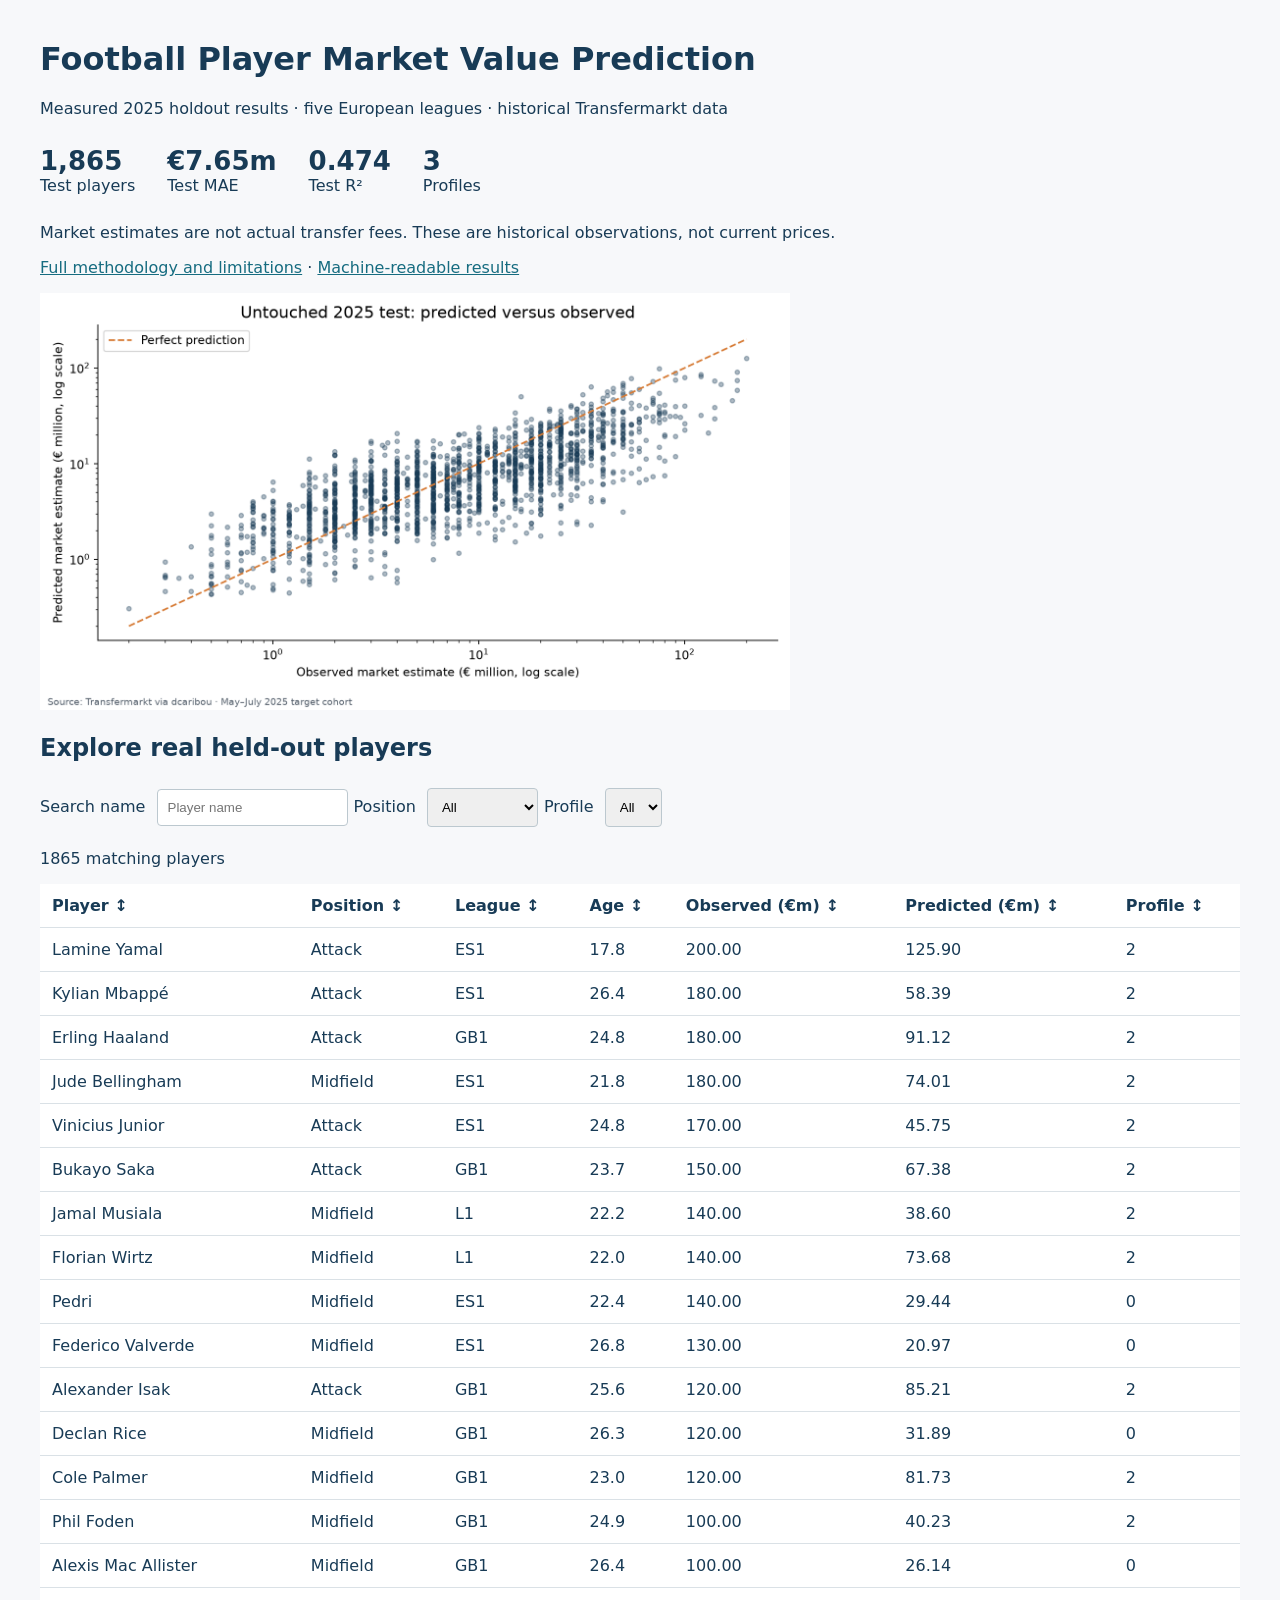
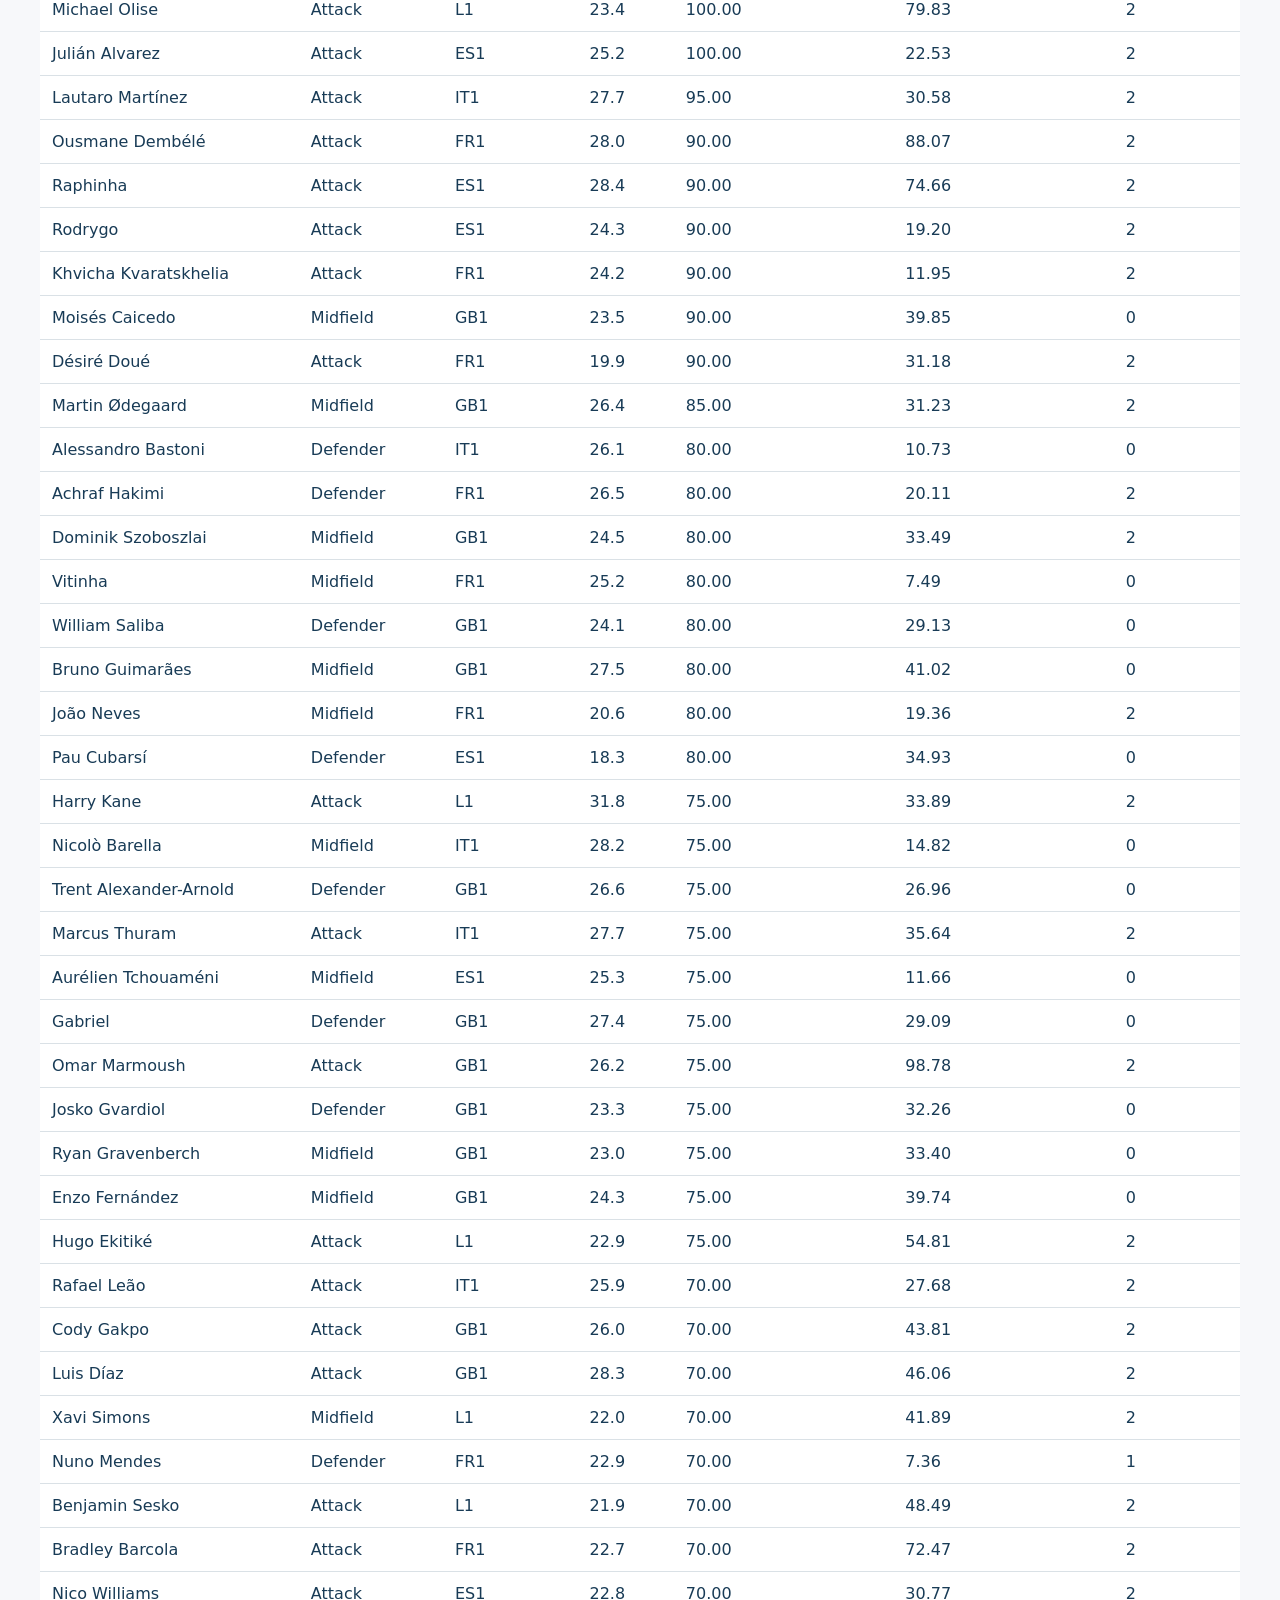
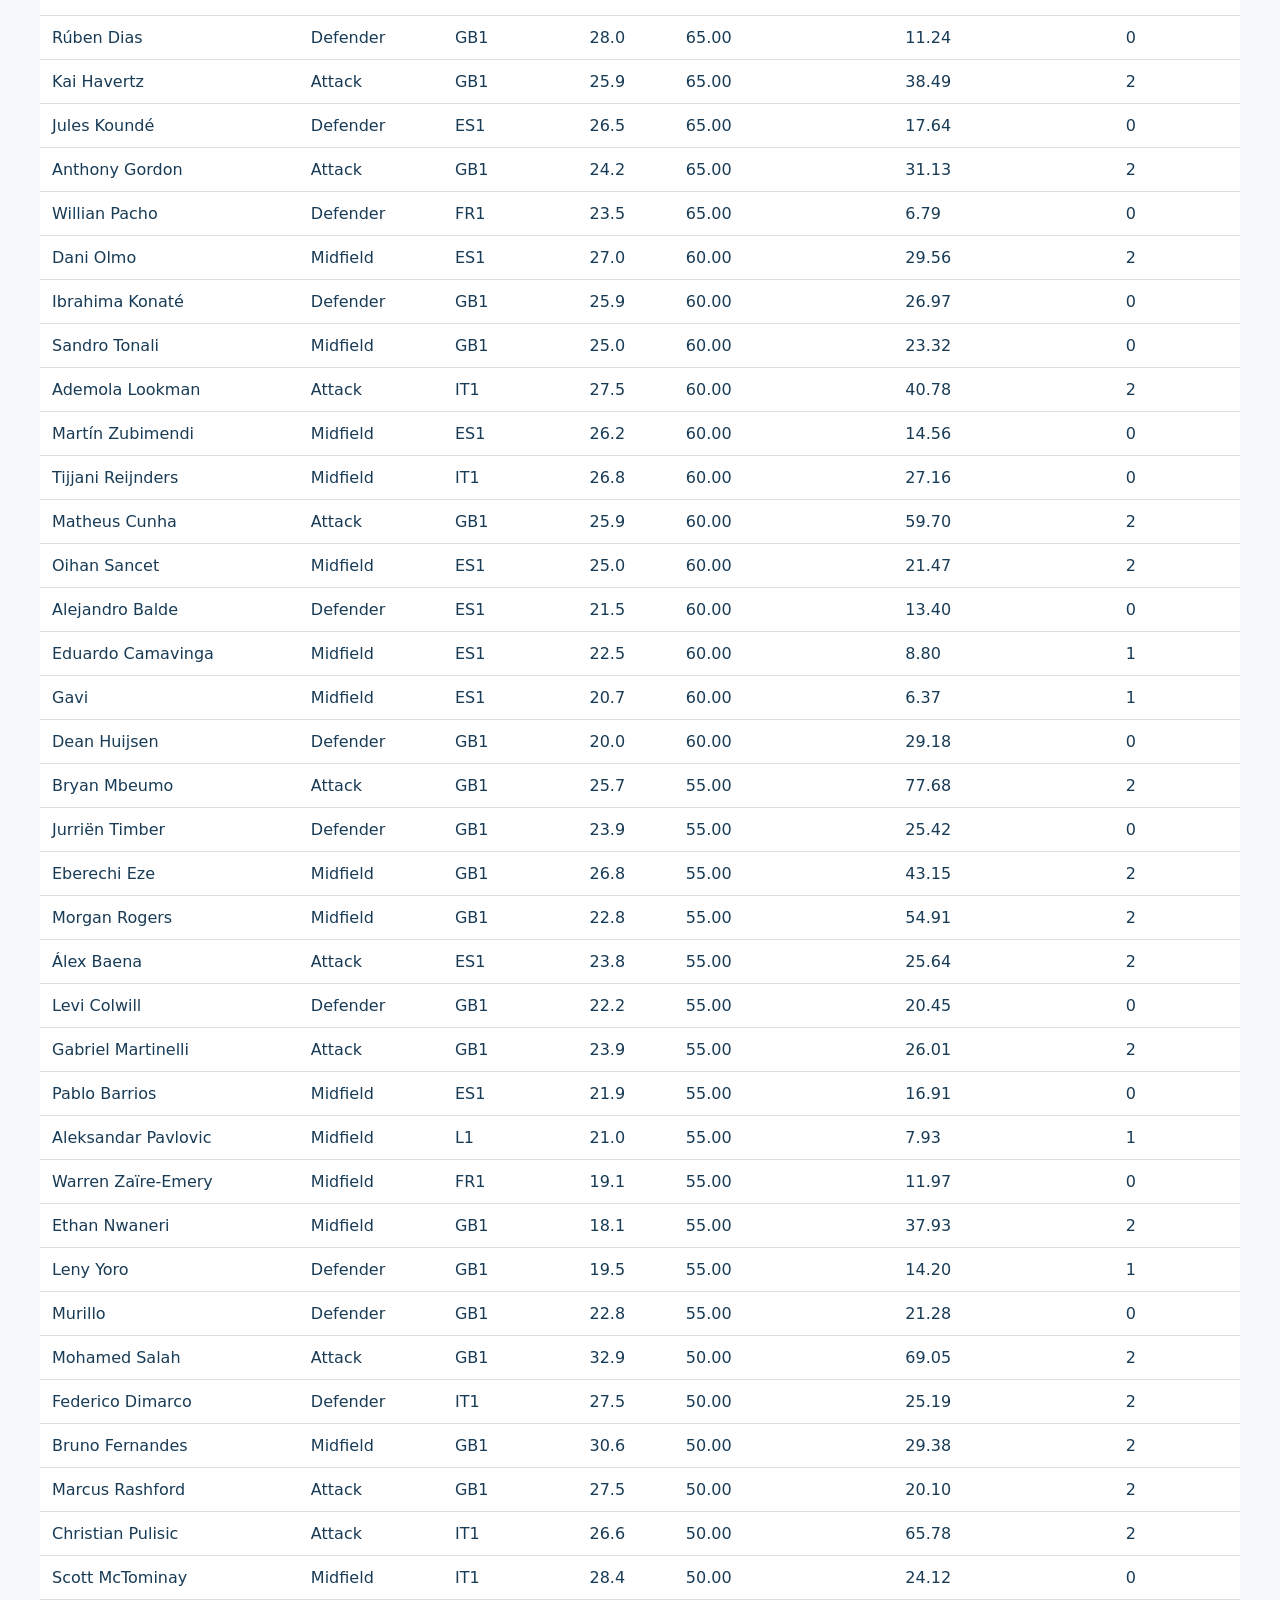
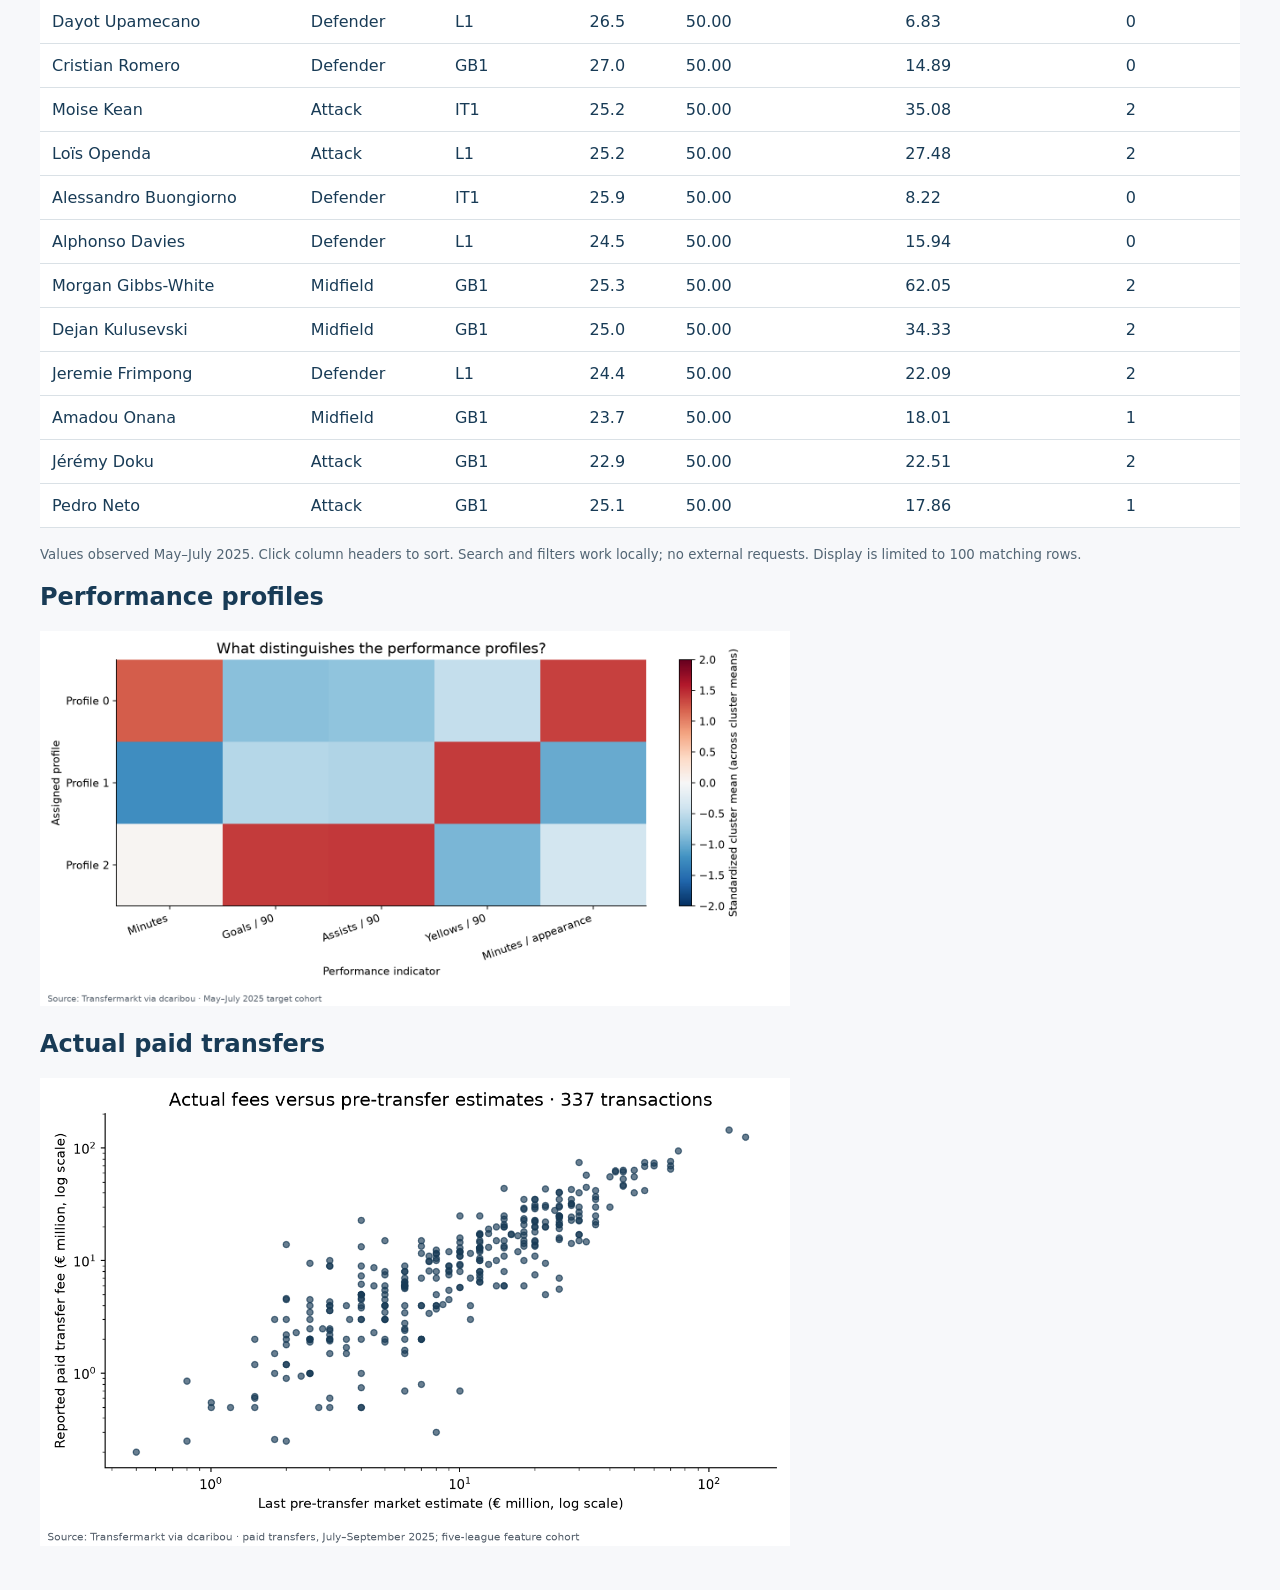
==== reports/explorer.html @ 391ee63a "Complete reproducible football valuation and performance study" ====
<!doctype html><html lang="en"><meta charset="utf-8"><meta name="viewport" content="width=device-width,initial-scale=1"><title>Football market value research</title>
<style>body{font:16px system-ui;margin:40px auto;padding:0 24px;max-width:1200px;color:#183b56;background:#f7f8fa}h1{font-size:32px}small{color:#526574}.stats{display:flex;gap:32px;flex-wrap:wrap;margin:28px 0}.stats b{display:block;font-size:26px}input,select{padding:10px;border:1px solid #bcc8cf;border-radius:4px;margin:6px}table{width:100%;border-collapse:collapse;background:white}th,td{text-align:left;padding:12px;border-bottom:1px solid #dae1e6}th{cursor:pointer}img{width:100%;max-width:750px}.wrap{overflow-x:auto}a{color:#166c80}</style>
<h1>Football Player Market Value Prediction</h1><p>Measured 2025 holdout results · five European leagues · historical Transfermarkt data</p>
<div class="stats"><div><b>1,865</b>Test players</div><div><b>€7.65m</b>Test MAE</div><div><b>0.474</b>Test R²</div><div><b>3</b>Profiles</div></div><p>Market estimates are not actual transfer fees. These are historical observations, not current prices.</p>
<p><a href="../README.md">Full methodology and limitations</a> · <a href="metrics.json">Machine-readable results</a></p>
<img src="figures/predictions.png" alt="Predicted versus observed market value on log scales">
<h2>Explore real held-out players</h2><label>Search name <input id="q" placeholder="Player name"></label><label>Position <select id="position"><option value="">All</option></select></label><label>Profile <select id="profile"><option value="">All</option></select></label>
<p id="count"></p><div class="wrap"><table><thead><tr><th data-key="name">Player ↕</th><th data-key="position">Position ↕</th><th data-key="league">League ↕</th><th data-key="age">Age ↕</th><th data-key="market_value_in_eur">Observed (€m) ↕</th><th data-key="prediction_eur">Predicted (€m) ↕</th><th data-key="cluster">Profile ↕</th></tr></thead><tbody id="rows"></tbody></table></div>
<p><small>Values observed May–July 2025. Click column headers to sort. Search and filters work locally; no external requests. Display is limited to 100 matching rows.</small></p>
<h2>Performance profiles</h2><img src="figures/cluster_heatmap.png" alt="Standardized performance characteristics by cluster"><h2>Actual paid transfers</h2><img src="figures/transfer_fees.png" alt="Paid transfer fees versus strictly preceding estimates">
<script>const data=[{"name": "Jonas Hofmann", "position": "Midfield", "league": "L1", "age": 32.79671457905544, "market_value_in_eur": 2000000, "prediction_eur": 1351192.5968787165, "cluster": 2}, {"name": "Daley Blind", "position": "Defender", "league": "ES1", "age": 35.14579055441479, "market_value_in_eur": 1500000, "prediction_eur": 1037596.7541278842, "cluster": 0}, {"name": "Ashley Young", "position": "Defender", "league": "GB1", "age": 39.81108829568789, "market_value_in_eur": 500000, "prediction_eur": 1667803.5086817355, "cluster": 1}, {"name": "Raúl Albiol", "position": "Defender", "league": "ES1", "age": 39.65503080082136, "market_value_in_eur": 1000000, "prediction_eur": 478750.04970599135, "cluster": 1}, {"name": "Dante", "position": "Defender", "league": "FR1", "age": 41.53593429158111, "market_value_in_eur": 500000, "prediction_eur": 428292.1727653986, "cluster": 0}, {"name": "Casemiro", "position": "Midfield", "league": "GB1", "age": 33.1854893908282, "market_value_in_eur": 10000000, "prediction_eur": 3315560.8029765734, "cluster": 1}, {"name": "Manuel Neuer", "position": "Goalkeeper", "league": "L1", "age": 39.096509240246405, "market_value_in_eur": 4000000, "prediction_eur": 763389.4074582261, "cluster": 0}, {"name": "Steve Mandanda", "position": "Goalkeeper", "league": "FR1", "age": 40.09308692676249, "market_value_in_eur": 500000, "prediction_eur": 557419.4157348206, "cluster": 0}, {"name": "Luka Modrić", "position": "Midfield", "league": "ES1", "age": 39.6413415468857, "market_value_in_eur": 4000000, "prediction_eur": 2649450.8767739846, "cluster": 2}, {"name": "Lukasz Fabianski", "position": "Goalkeeper", "league": "GB1", "age": 40.03559206023272, "market_value_in_eur": 500000, "prediction_eur": 842874.1824790009, "cluster": 0}, {"name": "Óscar Trejo", "position": "Midfield", "league": "ES1", "age": 37.01300479123888, "market_value_in_eur": 500000, "prediction_eur": 657386.206952089, "cluster": 1}, {"name": "Armando Izzo", "position": "Defender", "league": "IT1", "age": 33.163586584531146, "market_value_in_eur": 1500000, "prediction_eur": 1714777.0183192538, "cluster": 0}, {"name": "Lorenzo De Silvestri", "position": "Defender", "league": "IT1", "age": 36.93908281998631, "market_value_in_eur": 800000, "prediction_eur": 506419.9307848922, "cluster": 1}, {"name": "Axel Witsel", "position": "Midfield", "league": "ES1", "age": 36.2984257357974, "market_value_in_eur": 2000000, "prediction_eur": 720812.7512397248, "cluster": 1}, {"name": "Robert Lewandowski", "position": "Attack", "league": "ES1", "age": 36.69267624914442, "market_value_in_eur": 12000000, "prediction_eur": 6646482.971196556, "cluster": 2}, {"name": "Mats Hummels", "position": "Defender", "league": "IT1", "age": 36.37234770704997, "market_value_in_eur": 2000000, "prediction_eur": 615880.5407564061, "cluster": 1}, {"name": "Alexis Sánchez", "position": "Attack", "league": "IT1", "age": 36.36413415468857, "market_value_in_eur": 1500000, "prediction_eur": 545957.9885949496, "cluster": 1}, {"name": "Milan Badelj", "position": "Midfield", "league": "IT1", "age": 36.17796030116359, "market_value_in_eur": 800000, "prediction_eur": 802081.9996069529, "cluster": 0}, {"name": "Marko Arnautovic", "position": "Attack", "league": "IT1", "age": 36.03285420944559, "market_value_in_eur": 3000000, "prediction_eur": 2000654.0554712757, "cluster": 2}, {"name": "Yann Sommer", "position": "Goalkeeper", "league": "IT1", "age": 36.369609856262834, "market_value_in_eur": 4000000, "prediction_eur": 635543.3187811557, "cluster": 0}, {"name": "Kevin Müller", "position": "Goalkeeper", "league": "L1", "age": 34.130047912388775, "market_value_in_eur": 700000, "prediction_eur": 2287123.780175546, "cluster": 0}, {"name": "Wojciech Szczesny", "position": "Goalkeeper", "league": "ES1", "age": 35.0362765229295, "market_value_in_eur": 1000000, "prediction_eur": 913443.2235715248, "cluster": 0}, {"name": "André Ayew", "position": "Attack", "league": "FR1", "age": 35.370294318959616, "market_value_in_eur": 600000, "prediction_eur": 887963.1644644763, "cluster": 2}, {"name": "Kevin Trapp", "position": "Goalkeeper", "league": "L1", "age": 34.8145106091718, "market_value_in_eur": 2500000, "prediction_eur": 2021291.2193042943, "cluster": 0}, {"name": "Ante Budimir", "position": "Attack", "league": "ES1", "age": 33.776865160848736, "market_value_in_eur": 5000000, "prediction_eur": 10358591.437254203, "cluster": 2}, {"name": "Andrej Kramaric", "position": "Attack", "league": "L1", "age": 33.86721423682409, "market_value_in_eur": 4000000, "prediction_eur": 6148001.996802964, "cluster": 2}, {"name": "Lukas Hradecky", "position": "Goalkeeper", "league": "L1", "age": 35.43326488706366, "market_value_in_eur": 2000000, "prediction_eur": 1398493.6797294673, "cluster": 0}, {"name": "Mateo Kovacic", "position": "Midfield", "league": "GB1", "age": 30.98699520876112, "market_value_in_eur": 20000000, "prediction_eur": 10585380.46438522, "cluster": 0}, {"name": "Fraser Forster", "position": "Goalkeeper", "league": "GB1", "age": 37.12251882272416, "market_value_in_eur": 1000000, "prediction_eur": 546266.8333145342, "cluster": 0}, {"name": "İlkay Gündoğan", "position": "Midfield", "league": "GB1", "age": 34.51882272416153, "market_value_in_eur": 5000000, "prediction_eur": 3503963.7371965507, "cluster": 0}, {"name": "Matteo Darmian", "position": "Defender", "league": "IT1", "age": 35.4113620807666, "market_value_in_eur": 2500000, "prediction_eur": 985238.9500072128, "cluster": 1}, {"name": "Oliver Baumann", "position": "Goalkeeper", "league": "L1", "age": 34.91307323750856, "market_value_in_eur": 3000000, "prediction_eur": 995411.695543555, "cluster": 0}, {"name": "Nicolas Höfler", "position": "Midfield", "league": "L1", "age": 35.14579055441479, "market_value_in_eur": 500000, "prediction_eur": 433182.8287831123, "cluster": 1}, {"name": "Lewis Holtby", "position": "Midfield", "league": "L1", "age": 34.61738535249829, "market_value_in_eur": 500000, "prediction_eur": 663730.8132165701, "cluster": 1}, {"name": "Henrikh Mkhitaryan", "position": "Midfield", "league": "IT1", "age": 36.27378507871321, "market_value_in_eur": 4000000, "prediction_eur": 1547038.4520728493, "cluster": 0}, {"name": "Danilo D'Ambrosio", "position": "Defender", "league": "IT1", "age": 36.64065708418891, "market_value_in_eur": 700000, "prediction_eur": 453541.4090842392, "cluster": 1}, {"name": "Péter Gulácsi", "position": "Goalkeeper", "league": "L1", "age": 34.98699520876112, "market_value_in_eur": 2000000, "prediction_eur": 1552014.992327469, "cluster": 0}, {"name": "César Azpilicueta", "position": "Defender", "league": "ES1", "age": 35.67419575633128, "market_value_in_eur": 1500000, "prediction_eur": 585631.9883538737, "cluster": 1}, {"name": "Thomas Müller", "position": "Attack", "league": "L1", "age": 35.630390143737166, "market_value_in_eur": 6000000, "prediction_eur": 998826.9468734708, "cluster": 2}, {"name": "Anthony Jung", "position": "Defender", "league": "L1", "age": 33.492128678986994, "market_value_in_eur": 1000000, "prediction_eur": 2076930.625837184, "cluster": 0}, {"name": "Cristhian Stuani", "position": "Attack", "league": "ES1", "age": 38.55167693360712, "market_value_in_eur": 1000000, "prediction_eur": 3132726.7007959997, "cluster": 2}, {"name": "David de Gea", "position": "Goalkeeper", "league": "IT1", "age": 34.48049281314169, "market_value_in_eur": 5000000, "prediction_eur": 1857995.321296301, "cluster": 0}, {"name": "Dani Parejo", "position": "Midfield", "league": "ES1", "age": 36.04106776180698, "market_value_in_eur": 1500000, "prediction_eur": 1553489.93602914, "cluster": 0}, {"name": "Mathieu Gorgelin", "position": "Goalkeeper", "league": "FR1", "age": 34.7378507871321, "market_value_in_eur": 300000, "prediction_eur": 643855.8191349878, "cluster": 0}, {"name": "Anthony Lopes", "position": "Goalkeeper", "league": "FR1", "age": 34.58179329226557, "market_value_in_eur": 1200000, "prediction_eur": 622268.7967936749, "cluster": 0}, {"name": "Yuri Berchiche", "position": "Defender", "league": "ES1", "age": 35.219712525667354, "market_value_in_eur": 1400000, "prediction_eur": 769272.6349317265, "cluster": 0}, {"name": "Adam Smith", "position": "Defender", "league": "GB1", "age": 34.00684462696783, "market_value_in_eur": 750000, "prediction_eur": 1725971.0944934282, "cluster": 1}, {"name": "Abdoulaye Bamba", "position": "Defender", "league": "FR1", "age": 35.017111567419576, "market_value_in_eur": 300000, "prediction_eur": 463816.9045465002, "cluster": 0}, {"name": "Vicente Guaita", "position": "Goalkeeper", "league": "ES1", "age": 38.30527036276523, "market_value_in_eur": 700000, "prediction_eur": 760853.8533202097, "cluster": 0}, {"name": "Pedro", "position": "Attack", "league": "IT1", "age": 37.76043805612594, "market_value_in_eur": 1000000, "prediction_eur": 1336083.762656205, "cluster": 2}, {"name": "Oriol Romeu", "position": "Midfield", "league": "ES1", "age": 33.60164271047228, "market_value_in_eur": 1200000, "prediction_eur": 1142970.1850097978, "cluster": 1}, {"name": "Danny Welbeck", "position": "Attack", "league": "GB1", "age": 34.42847364818618, "market_value_in_eur": 5000000, "prediction_eur": 4788364.326534924, "cluster": 2}, {"name": "Milan Djuric", "position": "Attack", "league": "IT1", "age": 34.94318959616701, "market_value_in_eur": 1500000, "prediction_eur": 968555.9443330814, "cluster": 2}, {"name": "Christian Eriksen", "position": "Midfield", "league": "GB1", "age": 33.210130047912386, "market_value_in_eur": 4000000, "prediction_eur": 2528814.240121289, "cluster": 1}, {"name": "Adrián San Miguel", "position": "Goalkeeper", "league": "ES1", "age": 38.32443531827516, "market_value_in_eur": 500000, "prediction_eur": 555928.3173747772, "cluster": 0}, {"name": "Iago Aspas", "position": "Attack", "league": "ES1", "age": 37.74948665297741, "market_value_in_eur": 2000000, "prediction_eur": 6151612.769009871, "cluster": 2}, {"name": "Rafael Tolói", "position": "Defender", "league": "IT1", "age": 34.55715263518138, "market_value_in_eur": 1400000, "prediction_eur": 588949.2749645635, "cluster": 1}, {"name": "Bernd Leno", "position": "Goalkeeper", "league": "GB1", "age": 33.15811088295688, "market_value_in_eur": 10000000, "prediction_eur": 5796937.554862023, "cluster": 0}, {"name": "Ørjan Nyland", "position": "Goalkeeper", "league": "ES1", "age": 34.639288158795345, "market_value_in_eur": 900000, "prediction_eur": 1910581.158705258, "cluster": 0}, {"name": "Duván Zapata", "position": "Attack", "league": "IT1", "age": 34.08350444900753, "market_value_in_eur": 3500000, "prediction_eur": 1173879.8045719904, "cluster": 2}, {"name": "Koke", "position": "Midfield", "league": "ES1", "age": 33.31143052703628, "market_value_in_eur": 8000000, "prediction_eur": 2099479.613452736, "cluster": 0}, {"name": "Pablo Sarabia", "position": "Midfield", "league": "GB1", "age": 32.9719370294319, "market_value_in_eur": 5000000, "prediction_eur": 4736538.716389624, "cluster": 2}, {"name": "Nemanja Gudelj", "position": "Midfield", "league": "ES1", "age": 33.45653661875428, "market_value_in_eur": 3000000, "prediction_eur": 2288164.520599725, "cluster": 0}, {"name": "Nemanja Matić", "position": "Midfield", "league": "FR1", "age": 36.74743326488706, "market_value_in_eur": 2000000, "prediction_eur": 911851.9885868406, "cluster": 0}, {"name": "Mario Götze", "position": "Midfield", "league": "L1", "age": 32.90896646132786, "market_value_in_eur": 4000000, "prediction_eur": 2650608.659272476, "cluster": 0}, {"name": "Marc-André ter Stegen", "position": "Goalkeeper", "league": "ES1", "age": 33.002053388090346, "market_value_in_eur": 12000000, "prediction_eur": 1604741.6192218482, "cluster": 0}, {"name": "Martin Dúbravka", "position": "Goalkeeper", "league": "GB1", "age": 36.290212183436005, "market_value_in_eur": 1000000, "prediction_eur": 1158937.638142825, "cluster": 0}, {"name": "Niclas Füllkrug", "position": "Attack", "league": "GB1", "age": 32.2217659137577, "market_value_in_eur": 10000000, "prediction_eur": 3740184.430967795, "cluster": 2}, {"name": "Christopher Trimmel", "position": "Defender", "league": "L1", "age": 38.182067077344286, "market_value_in_eur": 600000, "prediction_eur": 657552.0608421403, "cluster": 1}, {"name": "Kiko Femenía", "position": "Defender", "league": "ES1", "age": 34.24229979466119, "market_value_in_eur": 900000, "prediction_eur": 1017271.2250733544, "cluster": 0}, {"name": "Aïssa Mandi", "position": "Defender", "league": "FR1", "age": 33.52498288843258, "market_value_in_eur": 1200000, "prediction_eur": 932568.4427708077, "cluster": 0}, {"name": "Lukasz Skorupski", "position": "Goalkeeper", "league": "IT1", "age": 33.99041752224504, "market_value_in_eur": 2500000, "prediction_eur": 2091676.7753241565, "cluster": 0}, {"name": "Christian Kabasele", "position": "Defender", "league": "IT1", "age": 34.182067077344286, "market_value_in_eur": 700000, "prediction_eur": 1173684.1125321, "cluster": 1}, {"name": "Stefan Bell", "position": "Defender", "league": "L1", "age": 33.686516084873375, "market_value_in_eur": 800000, "prediction_eur": 1176000.0002071792, "cluster": 1}, {"name": "Pascal Groß", "position": "Midfield", "league": "L1", "age": 33.87816563997262, "market_value_in_eur": 5000000, "prediction_eur": 1971166.7634098097, "cluster": 0}, {"name": "Benjamin André", "position": "Midfield", "league": "FR1", "age": 34.743326488706366, "market_value_in_eur": 5000000, "prediction_eur": 1576405.4320700471, "cluster": 0}, {"name": "Kevin Vogt", "position": "Defender", "league": "L1", "age": 33.60438056125941, "market_value_in_eur": 1000000, "prediction_eur": 1074757.365778403, "cluster": 1}, {"name": "Timo Horn", "position": "Goalkeeper", "league": "L1", "age": 31.969883641341543, "market_value_in_eur": 800000, "prediction_eur": 1504529.9949141804, "cluster": 0}, {"name": "Nathaniel Clyne", "position": "Defender", "league": "GB1", "age": 34.072553045859, "market_value_in_eur": 1000000, "prediction_eur": 1243046.8949572728, "cluster": 1}, {"name": "Isco", "position": "Midfield", "league": "ES1", "age": 33.02669404517454, "market_value_in_eur": 6000000, "prediction_eur": 14548337.71214059, "cluster": 2}, {"name": "Iván Balliu", "position": "Defender", "league": "ES1", "age": 33.3305954825462, "market_value_in_eur": 1400000, "prediction_eur": 1022538.8232461635, "cluster": 1}, {"name": "Sergi Roberto", "position": "Midfield", "league": "IT1", "age": 33.229295003422315, "market_value_in_eur": 1500000, "prediction_eur": 1065167.0935500695, "cluster": 1}, {"name": "Nicolas Viola", "position": "Midfield", "league": "IT1", "age": 35.55099247091034, "market_value_in_eur": 1000000, "prediction_eur": 767668.3942471462, "cluster": 1}, {"name": "Marco Silvestri", "position": "Goalkeeper", "league": "IT1", "age": 34.16563997262149, "market_value_in_eur": 500000, "prediction_eur": 541107.5210448938, "cluster": 0}, {"name": "Stefan Lainer", "position": "Defender", "league": "L1", "age": 32.67624914442163, "market_value_in_eur": 1200000, "prediction_eur": 1196876.1697785135, "cluster": 1}, {"name": "Danny da Costa", "position": "Defender", "league": "L1", "age": 31.80013689253936, "market_value_in_eur": 1500000, "prediction_eur": 2864505.6651256606, "cluster": 0}, {"name": "Stefan Ortega", "position": "Goalkeeper", "league": "GB1", "age": 32.48186173853525, "market_value_in_eur": 8000000, "prediction_eur": 2228258.889264537, "cluster": 0}, {"name": "Antonio Rüdiger", "position": "Defender", "league": "ES1", "age": 32.16153319644079, "market_value_in_eur": 20000000, "prediction_eur": 3766628.06732822, "cluster": 0}, {"name": "Ricardo Rodríguez", "position": "Defender", "league": "ES1", "age": 32.681724845995895, "market_value_in_eur": 2000000, "prediction_eur": 2085615.325975034, "cluster": 1}, {"name": "Luca Caldirola", "position": "Defender", "league": "IT1", "age": 34.24503764544832, "market_value_in_eur": 700000, "prediction_eur": 781168.1003409455, "cluster": 1}, {"name": "Kevin De Bruyne", "position": "Midfield", "league": "GB1", "age": 33.842573579739906, "market_value_in_eur": 20000000, "prediction_eur": 7519762.255145715, "cluster": 2}, {"name": "Joshua King", "position": "Attack", "league": "FR1", "age": 33.29226557152635, "market_value_in_eur": 1800000, "prediction_eur": 2023763.100103021, "cluster": 2}, {"name": "Heung-min Son", "position": "Attack", "league": "GB1", "age": 32.813141683778234, "market_value_in_eur": 20000000, "prediction_eur": 15823928.109113026, "cluster": 2}, {"name": "Juan Cuadrado", "position": "Midfield", "league": "IT1", "age": 36.930869267624914, "market_value_in_eur": 1000000, "prediction_eur": 768912.9127449992, "cluster": 1}, {"name": "Aaron Cresswell", "position": "Defender", "league": "GB1", "age": 35.37577002053388, "market_value_in_eur": 500000, "prediction_eur": 888518.0295752198, "cluster": 1}, {"name": "Sergi Gómez", "position": "Defender", "league": "ES1", "age": 33.09240246406571, "market_value_in_eur": 600000, "prediction_eur": 933200.905421668, "cluster": 1}, {"name": "Lukas Kübler", "position": "Defender", "league": "L1", "age": 32.668035592060235, "market_value_in_eur": 1500000, "prediction_eur": 3019559.308051517, "cluster": 0}, {"name": "Christian Günter", "position": "Defender", "league": "L1", "age": 32.16974674880219, "market_value_in_eur": 3500000, "prediction_eur": 3573256.6819966645, "cluster": 0}, {"name": "Alexandre Lacazette", "position": "Attack", "league": "FR1", "age": 33.927446954141, "market_value_in_eur": 6000000, "prediction_eur": 4259317.185101506, "cluster": 2}, {"name": "Willi Orbán", "position": "Defender", "league": "L1", "age": 32.49007529089665, "market_value_in_eur": 8000000, "prediction_eur": 4113665.027466127, "cluster": 0}, {"name": "Alexander Schwolow", "position": "Goalkeeper", "league": "L1", "age": 32.91170431211499, "market_value_in_eur": 500000, "prediction_eur": 714764.6351844431, "cluster": 0}, {"name": "Leonardo Bittencourt", "position": "Midfield", "league": "L1", "age": 31.36481861738536, "market_value_in_eur": 1500000, "prediction_eur": 3147597.282127377, "cluster": 1}, {"name": "Kike García", "position": "Attack", "league": "ES1", "age": 35.43052703627652, "market_value_in_eur": 900000, "prediction_eur": 2102493.5845378, "cluster": 2}, {"name": "Sead Kolasinac", "position": "Defender", "league": "IT1", "age": 31.863107460643395, "market_value_in_eur": 7000000, "prediction_eur": 1944874.320750533, "cluster": 0}, {"name": "Patrick Drewes", "position": "Goalkeeper", "league": "L1", "age": 32.23545516769336, "market_value_in_eur": 500000, "prediction_eur": 2255875.385592489, "cluster": 0}, {"name": "Marko Dmitrovic", "position": "Goalkeeper", "league": "ES1", "age": 33.267624914442166, "market_value_in_eur": 800000, "prediction_eur": 3601552.409203697, "cluster": 0}, {"name": "Stephan El Shaarawy", "position": "Attack", "league": "IT1", "age": 32.50924024640657, "market_value_in_eur": 3500000, "prediction_eur": 3160262.726711812, "cluster": 2}, {"name": "Kyle Walker", "position": "Defender", "league": "IT1", "age": 34.926762491444215, "market_value_in_eur": 4000000, "prediction_eur": 570748.0670928734, "cluster": 0}, {"name": "Darko Brasanac", "position": "Midfield", "league": "ES1", "age": 33.215605749486656, "market_value_in_eur": 500000, "prediction_eur": 1781816.2570807843, "cluster": 1}, {"name": "Kieran Trippier", "position": "Defender", "league": "GB1", "age": 34.614647501711154, "market_value_in_eur": 4000000, "prediction_eur": 2096007.07594478, "cluster": 1}, {"name": "Alex McCarthy", "position": "Goalkeeper", "league": "GB1", "age": 35.408624229979466, "market_value_in_eur": 350000, "prediction_eur": 637691.1560603776, "cluster": 0}, {"name": "Pietro Terracciano", "position": "Goalkeeper", "league": "IT1", "age": 35.148528405201915, "market_value_in_eur": 1000000, "prediction_eur": 496167.9702553666, "cluster": 0}, {"name": "Romelu Lukaku", "position": "Attack", "league": "IT1", "age": 31.96714579055441, "market_value_in_eur": 22000000, "prediction_eur": 9415186.145158537, "cluster": 2}, {"name": "Óscar de Marcos", "position": "Defender", "league": "ES1", "age": 36.04654346338125, "market_value_in_eur": 1500000, "prediction_eur": 1590482.6520316603, "cluster": 2}, {"name": "Jannik Vestergaard", "position": "Defender", "league": "GB1", "age": 32.7419575633128, "market_value_in_eur": 2000000, "prediction_eur": 2568487.4297436364, "cluster": 1}, {"name": "Portu", "position": "Attack", "league": "ES1", "age": 32.94455852156057, "market_value_in_eur": 1800000, "prediction_eur": 3144608.237911356, "cluster": 1}, {"name": "Marc Bartra", "position": "Defender", "league": "ES1", "age": 34.29158110882957, "market_value_in_eur": 1000000, "prediction_eur": 1676545.9553124665, "cluster": 0}, {"name": "Thomas Meunier", "position": "Defender", "league": "FR1", "age": 33.634496919917865, "market_value_in_eur": 2000000, "prediction_eur": 1644853.845418936, "cluster": 1}, {"name": "Jorginho", "position": "Midfield", "league": "GB1", "age": 33.36344969199179, "market_value_in_eur": 6000000, "prediction_eur": 1457110.3779521866, "cluster": 1}, {"name": "Leandro Cabrera", "position": "Defender", "league": "ES1", "age": 33.87268993839836, "market_value_in_eur": 1000000, "prediction_eur": 3415732.576128547, "cluster": 0}, {"name": "Wahbi Khazri", "position": "Attack", "league": "FR1", "age": 34.2258726899384, "market_value_in_eur": 1000000, "prediction_eur": 824049.7400227857, "cluster": 1}, {"name": "Michail Antonio", "position": "Attack", "league": "GB1", "age": 35.09377138945928, "market_value_in_eur": 700000, "prediction_eur": 1152272.570118465, "cluster": 1}, {"name": "Alisson", "position": "Goalkeeper", "league": "GB1", "age": 32.577686516084874, "market_value_in_eur": 20000000, "prediction_eur": 5884659.276196613, "cluster": 0}, {"name": "Jeffrey Gouweleeuw", "position": "Defender", "league": "L1", "age": 33.80971937029432, "market_value_in_eur": 1500000, "prediction_eur": 2089940.6341176704, "cluster": 0}, {"name": "Kevin Stöger", "position": "Midfield", "league": "L1", "age": 31.67693360711841, "market_value_in_eur": 3500000, "prediction_eur": 4341071.653035664, "cluster": 2}, {"name": "Marcel Sabitzer", "position": "Midfield", "league": "L1", "age": 31.123887748117728, "market_value_in_eur": 8000000, "prediction_eur": 1846044.3487490003, "cluster": 1}, {"name": "Frederik Rönnow", "position": "Goalkeeper", "league": "L1", "age": 32.73921971252567, "market_value_in_eur": 3000000, "prediction_eur": 2105718.449967216, "cluster": 0}, {"name": "Jordan Ayew", "position": "Attack", "league": "GB1", "age": 33.637234770705, "market_value_in_eur": 2500000, "prediction_eur": 1886501.0452066504, "cluster": 1}, {"name": "Thibaut Courtois", "position": "Goalkeeper", "league": "ES1", "age": 32.9719370294319, "market_value_in_eur": 20000000, "prediction_eur": 4111406.221738574, "cluster": 0}, {"name": "Chris Wood", "position": "Attack", "league": "GB1", "age": 33.399041752224505, "market_value_in_eur": 10000000, "prediction_eur": 17119223.541143358, "cluster": 2}, {"name": "Sam Johnstone", "position": "Goalkeeper", "league": "GB1", "age": 32.101300479123886, "market_value_in_eur": 6000000, "prediction_eur": 2053438.3126795653, "cluster": 0}, {"name": "Mattia Perin", "position": "Goalkeeper", "league": "IT1", "age": 32.47091033538672, "market_value_in_eur": 2500000, "prediction_eur": 1230668.78173489, "cluster": 1}, {"name": "Dennis Appiah", "position": "Defender", "league": "FR1", "age": 32.89253935660506, "market_value_in_eur": 800000, "prediction_eur": 1281111.7210276113, "cluster": 0}, {"name": "Nampalys Mendy", "position": "Midfield", "league": "FR1", "age": 32.85420944558521, "market_value_in_eur": 1800000, "prediction_eur": 884584.2979029915, "cluster": 1}, {"name": "Joël Veltman", "position": "Defender", "league": "GB1", "age": 33.29226557152635, "market_value_in_eur": 4000000, "prediction_eur": 3534350.1087244977, "cluster": 0}, {"name": "Stefan de Vrij", "position": "Defender", "league": "IT1", "age": 33.23477070499658, "market_value_in_eur": 5000000, "prediction_eur": 2368494.7512858226, "cluster": 0}, {"name": "Anthony Losilla", "position": "Midfield", "league": "L1", "age": 39.14305270362765, "market_value_in_eur": 500000, "prediction_eur": 488928.6336682836, "cluster": 1}, {"name": "Granit Xhaka", "position": "Midfield", "league": "L1", "age": 32.591375770020534, "market_value_in_eur": 12000000, "prediction_eur": 4805744.520674766, "cluster": 0}, {"name": "Allan Nyom", "position": "Defender", "league": "ES1", "age": 36.97467488021903, "market_value_in_eur": 300000, "prediction_eur": 683693.8715496201, "cluster": 1}, {"name": "Florent Hanin", "position": "Defender", "league": "FR1", "age": 35.23613963039014, "market_value_in_eur": 300000, "prediction_eur": 938278.3963284504, "cluster": 0}, {"name": "Emiliano Martínez", "position": "Goalkeeper", "league": "GB1", "age": 32.65982203969884, "market_value_in_eur": 20000000, "prediction_eur": 5295600.977645367, "cluster": 0}, {"name": "Marcos Alonso", "position": "Defender", "league": "ES1", "age": 34.340862422997944, "market_value_in_eur": 1500000, "prediction_eur": 2212759.1550536416, "cluster": 0}, {"name": "Rémy Cabella", "position": "Midfield", "league": "FR1", "age": 35.148528405201915, "market_value_in_eur": 2500000, "prediction_eur": 836547.8126378277, "cluster": 1}, {"name": "Juanpe", "position": "Defender", "league": "ES1", "age": 34.0041067761807, "market_value_in_eur": 600000, "prediction_eur": 830447.3644816867, "cluster": 1}, {"name": "Thomas Dähne", "position": "Goalkeeper", "league": "L1", "age": 31.32101300479124, "market_value_in_eur": 400000, "prediction_eur": 1354705.8004255989, "cluster": 0}, {"name": "Marius Bülter", "position": "Attack", "league": "L1", "age": 32.09034907597536, "market_value_in_eur": 2500000, "prediction_eur": 2482424.276928002, "cluster": 2}, {"name": "Marnon Busch", "position": "Defender", "league": "L1", "age": 30.39561943874059, "market_value_in_eur": 1200000, "prediction_eur": 2296576.9872638984, "cluster": 1}, {"name": "Maximilian Arnold", "position": "Midfield", "league": "L1", "age": 30.92950034223135, "market_value_in_eur": 5000000, "prediction_eur": 5521627.656345645, "cluster": 0}, {"name": "Marius Müller", "position": "Goalkeeper", "league": "L1", "age": 31.802874743326488, "market_value_in_eur": 1500000, "prediction_eur": 1105983.9934377132, "cluster": 1}, {"name": "Jordan Ferri", "position": "Midfield", "league": "FR1", "age": 33.13620807665982, "market_value_in_eur": 2000000, "prediction_eur": 1543567.8736397782, "cluster": 1}, {"name": "Michael Keane", "position": "Defender", "league": "GB1", "age": 32.30116358658453, "market_value_in_eur": 5000000, "prediction_eur": 2805176.156797916, "cluster": 1}, {"name": "Leonardo Spinazzola", "position": "Defender", "league": "IT1", "age": 32.101300479123886, "market_value_in_eur": 3500000, "prediction_eur": 1894164.575872022, "cluster": 1}, {"name": "Dominik Kohr", "position": "Defender", "league": "L1", "age": 31.24709103353868, "market_value_in_eur": 3500000, "prediction_eur": 4364092.591203492, "cluster": 0}, {"name": "Ivan Ordets", "position": "Defender", "league": "L1", "age": 32.813141683778234, "market_value_in_eur": 1000000, "prediction_eur": 1814944.633246754, "cluster": 0}, {"name": "Philipp Hofmann", "position": "Attack", "league": "L1", "age": 32.087611225188226, "market_value_in_eur": 1000000, "prediction_eur": 2640485.374127053, "cluster": 0}, {"name": "Mitchell Weiser", "position": "Defender", "league": "L1", "age": 31.028062970568104, "market_value_in_eur": 5000000, "prediction_eur": 6852131.419370416, "cluster": 0}, {"name": "Yannick Gerhardt", "position": "Midfield", "league": "L1", "age": 31.134839151266256, "market_value_in_eur": 2500000, "prediction_eur": 2289349.238891008, "cluster": 1}, {"name": "Emre Can", "position": "Defender", "league": "L1", "age": 31.299110198494184, "market_value_in_eur": 7000000, "prediction_eur": 3705670.559753109, "cluster": 0}, {"name": "José Campaña", "position": "Midfield", "league": "ES1", "age": 31.91786447638604, "market_value_in_eur": 900000, "prediction_eur": 2658404.937043253, "cluster": 1}, {"name": "Michael Gregoritsch", "position": "Attack", "league": "L1", "age": 31.0362765229295, "market_value_in_eur": 3000000, "prediction_eur": 2163816.5218110816, "cluster": 1}, {"name": "Alphonse Areola", "position": "Goalkeeper", "league": "GB1", "age": 32.172484599589325, "market_value_in_eur": 9000000, "prediction_eur": 6305253.553482754, "cluster": 0}, {"name": "Craig Dawson", "position": "Defender", "league": "GB1", "age": 34.98699520876112, "market_value_in_eur": 1500000, "prediction_eur": 952262.712106171, "cluster": 1}, {"name": "Jan Oblak", "position": "Goalkeeper", "league": "ES1", "age": 32.31211498973306, "market_value_in_eur": 20000000, "prediction_eur": 8087400.236752121, "cluster": 0}, {"name": "Juan Jesus", "position": "Defender", "league": "IT1", "age": 33.89185489390828, "market_value_in_eur": 1500000, "prediction_eur": 702691.8597270573, "cluster": 1}, {"name": "Andy Delort", "position": "Attack", "league": "FR1", "age": 33.5605749486653, "market_value_in_eur": 1500000, "prediction_eur": 620586.1204983877, "cluster": 1}, {"name": "Loïc Nego", "position": "Defender", "league": "FR1", "age": 34.29158110882957, "market_value_in_eur": 700000, "prediction_eur": 967302.5327780702, "cluster": 0}, {"name": "Tom Cairney", "position": "Midfield", "league": "GB1", "age": 34.27789185489391, "market_value_in_eur": 1500000, "prediction_eur": 2362703.7398789, "cluster": 1}, {"name": "Sam Morsy", "position": "Midfield", "league": "GB1", "age": 33.63997262149213, "market_value_in_eur": 500000, "prediction_eur": 2995735.067451081, "cluster": 0}, {"name": "Ismaily", "position": "Defender", "league": "FR1", "age": 35.30184804928131, "market_value_in_eur": 1200000, "prediction_eur": 447395.8026132523, "cluster": 1}, {"name": "Rani Khedira", "position": "Midfield", "league": "L1", "age": 31.2580424366872, "market_value_in_eur": 2500000, "prediction_eur": 4169175.2771428856, "cluster": 0}, {"name": "Matthias Ginter", "position": "Defender", "league": "L1", "age": 31.27994524298425, "market_value_in_eur": 7000000, "prediction_eur": 4711208.510095757, "cluster": 0}, {"name": "Cristiano Biraghi", "position": "Defender", "league": "IT1", "age": 32.662559890485966, "market_value_in_eur": 1800000, "prediction_eur": 1841463.2419712136, "cluster": 1}, {"name": "Marco Bizot", "position": "Goalkeeper", "league": "FR1", "age": 34.143737166324435, "market_value_in_eur": 3000000, "prediction_eur": 1873195.251490194, "cluster": 0}, {"name": "José Luis Palomino", "position": "Defender", "league": "IT1", "age": 35.318275154004105, "market_value_in_eur": 700000, "prediction_eur": 586232.7758434102, "cluster": 1}, {"name": "Marvin Ducksch", "position": "Attack", "league": "L1", "age": 31.15126625598905, "market_value_in_eur": 6000000, "prediction_eur": 8250471.217465596, "cluster": 2}, {"name": "Mark Flekken", "position": "Goalkeeper", "league": "GB1", "age": 31.88227241615332, "market_value_in_eur": 10000000, "prediction_eur": 10627320.646096408, "cluster": 0}, {"name": "Antoine Griezmann", "position": "Attack", "league": "ES1", "age": 34.11362080766598, "market_value_in_eur": 18000000, "prediction_eur": 4651402.994976634, "cluster": 2}, {"name": "Hakan Çalhanoğlu", "position": "Midfield", "league": "IT1", "age": 31.225188227241617, "market_value_in_eur": 30000000, "prediction_eur": 5515225.610415366, "cluster": 2}, {"name": "Jonathan Gradit", "position": "Defender", "league": "FR1", "age": 32.43258042436687, "market_value_in_eur": 4000000, "prediction_eur": 1695114.314733107, "cluster": 0}, {"name": "Lucas Digne", "position": "Defender", "league": "GB1", "age": 31.78097193702943, "market_value_in_eur": 10000000, "prediction_eur": 4776096.294108987, "cluster": 0}, {"name": "Idrissa Gueye", "position": "Midfield", "league": "GB1", "age": 35.59479808350445, "market_value_in_eur": 1500000, "prediction_eur": 2638336.3253932586, "cluster": 0}, {"name": "Juan Bernat", "position": "Defender", "league": "ES1", "age": 32.167008898015055, "market_value_in_eur": 2000000, "prediction_eur": 2522833.05852036, "cluster": 1}, {"name": "Patric", "position": "Defender", "league": "IT1", "age": 32.03832991101985, "market_value_in_eur": 2500000, "prediction_eur": 1670381.396363456, "cluster": 1}, {"name": "Juanmi", "position": "Attack", "league": "ES1", "age": 31.94798083504449, "market_value_in_eur": 2000000, "prediction_eur": 1934707.7308729333, "cluster": 1}, {"name": "Iñigo Ruiz de Galarreta", "position": "Midfield", "league": "ES1", "age": 31.734428473648187, "market_value_in_eur": 3000000, "prediction_eur": 4149227.875974857, "cluster": 1}, {"name": "Cédric Bakambu", "position": "Attack", "league": "ES1", "age": 34.05612594113621, "market_value_in_eur": 1500000, "prediction_eur": 1349564.2900838184, "cluster": 1}, {"name": "Florian Lejeune", "position": "Defender", "league": "ES1", "age": 33.949349760438054, "market_value_in_eur": 2500000, "prediction_eur": 2709263.101690642, "cluster": 0}, {"name": "Jonas Martin", "position": "Midfield", "league": "FR1", "age": 35.06091718001369, "market_value_in_eur": 600000, "prediction_eur": 511687.54122909607, "cluster": 1}, {"name": "Benjamin Lecomte", "position": "Goalkeeper", "league": "FR1", "age": 34.01505817932922, "market_value_in_eur": 1500000, "prediction_eur": 1312005.007916106, "cluster": 0}, {"name": "Abdoulaye Doucouré", "position": "Midfield", "league": "GB1", "age": 32.328542094455855, "market_value_in_eur": 7000000, "prediction_eur": 6613381.588956506, "cluster": 0}, {"name": "Geoffrey Kondogbia", "position": "Midfield", "league": "FR1", "age": 32.205338809034906, "market_value_in_eur": 7000000, "prediction_eur": 1677375.2495995683, "cluster": 0}, {"name": "Matz Sels", "position": "Goalkeeper", "league": "GB1", "age": 33.177275838466805, "market_value_in_eur": 7000000, "prediction_eur": 5586214.678211898, "cluster": 0}, {"name": "Phillipp Mwene", "position": "Defender", "league": "L1", "age": 31.252566735112936, "market_value_in_eur": 1800000, "prediction_eur": 3385537.844015843, "cluster": 0}, {"name": "Álvaro Morata", "position": "Attack", "league": "IT1", "age": 32.5201916495551, "market_value_in_eur": 11000000, "prediction_eur": 2409711.32828721, "cluster": 2}, {"name": "Conor Coady", "position": "Defender", "league": "GB1", "age": 32.17796030116359, "market_value_in_eur": 2200000, "prediction_eur": 2211423.7824513665, "cluster": 0}, {"name": "Mathew Ryan", "position": "Goalkeeper", "league": "FR1", "age": 33.06228610540725, "market_value_in_eur": 2500000, "prediction_eur": 848944.2568579178, "cluster": 0}, {"name": "David López", "position": "Defender", "league": "ES1", "age": 35.559206023271734, "market_value_in_eur": 1000000, "prediction_eur": 1225592.4362357866, "cluster": 0}, {"name": "Jordan Pickford", "position": "Goalkeeper", "league": "GB1", "age": 31.15126625598905, "market_value_in_eur": 18000000, "prediction_eur": 8278536.304817388, "cluster": 0}, {"name": "Gianluca Lapadula", "position": "Attack", "league": "IT1", "age": 35.227926078028744, "market_value_in_eur": 750000, "prediction_eur": 541340.5428335308, "cluster": 1}, {"name": "Francesco Acerbi", "position": "Defender", "league": "IT1", "age": 37.22108145106092, "market_value_in_eur": 3000000, "prediction_eur": 643908.682578074, "cluster": 0}, {"name": "Nicolás Tagliafico", "position": "Defender", "league": "FR1", "age": 32.6652977412731, "market_value_in_eur": 6000000, "prediction_eur": 3189106.905137413, "cluster": 0}, {"name": "Jesse Joronen", "position": "Goalkeeper", "league": "IT1", "age": 32.11225188227242, "market_value_in_eur": 500000, "prediction_eur": 1265533.9967098003, "cluster": 0}, {"name": "Ross Barkley", "position": "Midfield", "league": "GB1", "age": 31.4031485284052, "market_value_in_eur": 6000000, "prediction_eur": 5222056.932930116, "cluster": 1}, {"name": "Harry Kane", "position": "Attack", "league": "L1", "age": 31.75906913073237, "market_value_in_eur": 75000000, "prediction_eur": 33893785.14260158, "cluster": 2}, {"name": "Marten de Roon", "position": "Midfield", "league": "IT1", "age": 34.091718001368925, "market_value_in_eur": 5000000, "prediction_eur": 2393822.2369882884, "cluster": 0}, {"name": "Patrick Mainka", "position": "Defender", "league": "L1", "age": 30.48323066392881, "market_value_in_eur": 3000000, "prediction_eur": 5933639.315409334, "cluster": 0}, {"name": "Dan Burn", "position": "Defender", "league": "GB1", "age": 32.97741273100616, "market_value_in_eur": 6000000, "prediction_eur": 5834713.078821883, "cluster": 0}, {"name": "Raheem Sterling", "position": "Attack", "league": "GB1", "age": 30.39561943874059, "market_value_in_eur": 10000000, "prediction_eur": 9464673.402934045, "cluster": 2}, {"name": "Fabian Schär", "position": "Defender", "league": "GB1", "age": 33.36344969199179, "market_value_in_eur": 7000000, "prediction_eur": 4641154.922999199, "cluster": 0}, {"name": "Nicola Leali", "position": "Goalkeeper", "league": "IT1", "age": 32.199863107460644, "market_value_in_eur": 1500000, "prediction_eur": 3621169.248752832, "cluster": 0}, {"name": "Charalampos Lykogiannis", "position": "Defender", "league": "IT1", "age": 31.52361396303901, "market_value_in_eur": 1500000, "prediction_eur": 1962366.4152001508, "cluster": 2}, {"name": "Haris Belkebla", "position": "Midfield", "league": "FR1", "age": 31.255304585900067, "market_value_in_eur": 2000000, "prediction_eur": 2451530.687502664, "cluster": 0}, {"name": "Daniel Carvajal", "position": "Defender", "league": "ES1", "age": 33.30321697467488, "market_value_in_eur": 8000000, "prediction_eur": 1166638.0717906642, "cluster": 1}, {"name": "Virgil van Dijk", "position": "Defender", "league": "GB1", "age": 33.81519507186858, "market_value_in_eur": 23000000, "prediction_eur": 4758205.9875413645, "cluster": 0}, {"name": "Nicolas Pallois", "position": "Defender", "league": "FR1", "age": 37.61533196440794, "market_value_in_eur": 400000, "prediction_eur": 655772.7586058329, "cluster": 0}, {"name": "Karol Mets", "position": "Defender", "league": "L1", "age": 31.95893223819301, "market_value_in_eur": 1300000, "prediction_eur": 1716201.7450413073, "cluster": 0}, {"name": "Dani Rodríguez", "position": "Midfield", "league": "ES1", "age": 36.90075290896646, "market_value_in_eur": 800000, "prediction_eur": 2585144.8270052355, "cluster": 2}, {"name": "Sergi Darder", "position": "Midfield", "league": "ES1", "age": 31.35660506502396, "market_value_in_eur": 4000000, "prediction_eur": 8041283.560101679, "cluster": 0}, {"name": "Omar Mascarell", "position": "Midfield", "league": "ES1", "age": 32.24093086926762, "market_value_in_eur": 900000, "prediction_eur": 2115589.203563581, "cluster": 1}, {"name": "Pavel Kaderabek", "position": "Midfield", "league": "L1", "age": 33.01574264202601, "market_value_in_eur": 1700000, "prediction_eur": 1550700.3276953185, "cluster": 1}, {"name": "Matías Vecino", "position": "Midfield", "league": "IT1", "age": 33.686516084873375, "market_value_in_eur": 2000000, "prediction_eur": 1251068.1055879667, "cluster": 1}, {"name": "Leandro Trossard", "position": "Attack", "league": "GB1", "age": 30.40657084188912, "market_value_in_eur": 22000000, "prediction_eur": 25959065.174462143, "cluster": 2}, {"name": "Danilo", "position": "Defender", "league": "IT1", "age": 33.79603011635866, "market_value_in_eur": 3500000, "prediction_eur": 710463.3971733318, "cluster": 1}, {"name": "Jasper Cillessen", "position": "Goalkeeper", "league": "ES1", "age": 36.02464065708419, "market_value_in_eur": 800000, "prediction_eur": 1347261.0590269058, "cluster": 0}, {"name": "Lewis Dunk", "position": "Defender", "league": "GB1", "age": 33.44284736481862, "market_value_in_eur": 6000000, "prediction_eur": 3105907.3350631134, "cluster": 0}, {"name": "Remo Freuler", "position": "Midfield", "league": "IT1", "age": 33.04312114989733, "market_value_in_eur": 5000000, "prediction_eur": 2549108.4867446823, "cluster": 0}, {"name": "Christian Nørgaard", "position": "Midfield", "league": "GB1", "age": 31.143052703627653, "market_value_in_eur": 11000000, "prediction_eur": 13302931.383112408, "cluster": 0}, {"name": "Mohamed Salah", "position": "Attack", "league": "GB1", "age": 32.87611225188228, "market_value_in_eur": 50000000, "prediction_eur": 69045091.88655971, "cluster": 2}, {"name": "Saúl Ñíguez", "position": "Midfield", "league": "ES1", "age": 30.44216290212184, "market_value_in_eur": 3000000, "prediction_eur": 7019398.847503142, "cluster": 1}, {"name": "Jubal", "position": "Defender", "league": "FR1", "age": 31.67145790554415, "market_value_in_eur": 2500000, "prediction_eur": 5512729.243104479, "cluster": 0}, {"name": "Leon Goretzka", "position": "Midfield", "league": "L1", "age": 30.23134839151266, "market_value_in_eur": 22000000, "prediction_eur": 6818174.983192788, "cluster": 2}, {"name": "Hauke Wahl", "position": "Defender", "league": "L1", "age": 31.04449007529089, "market_value_in_eur": 1500000, "prediction_eur": 5240829.727977133, "cluster": 0}, {"name": "Marco Friedl", "position": "Defender", "league": "L1", "age": 27.12662559890486, "market_value_in_eur": 12000000, "prediction_eur": 5744817.333746606, "cluster": 0}, {"name": "Adrien Tamèze", "position": "Midfield", "league": "IT1", "age": 31.236139630390145, "market_value_in_eur": 2000000, "prediction_eur": 1566810.215641847, "cluster": 1}, {"name": "Vladimír Coufal", "position": "Defender", "league": "GB1", "age": 32.68993839835729, "market_value_in_eur": 5000000, "prediction_eur": 1928094.536938853, "cluster": 1}, {"name": "Iñigo Martínez", "position": "Defender", "league": "ES1", "age": 33.95756331279945, "market_value_in_eur": 5000000, "prediction_eur": 1868787.0120500445, "cluster": 0}, {"name": "Robert Andrich", "position": "Midfield", "league": "L1", "age": 30.60643394934976, "market_value_in_eur": 9000000, "prediction_eur": 4357182.064421627, "cluster": 1}, {"name": "Serge Gnabry", "position": "Attack", "league": "L1", "age": 29.79876796714579, "market_value_in_eur": 22000000, "prediction_eur": 15682196.42298898, "cluster": 2}, {"name": "Kevin Akpoguma", "position": "Defender", "league": "L1", "age": 30.034223134839152, "market_value_in_eur": 2500000, "prediction_eur": 5633193.788801933, "cluster": 0}, {"name": "Marc Oliver Kempf", "position": "Defender", "league": "IT1", "age": 30.25598904859685, "market_value_in_eur": 3000000, "prediction_eur": 4035351.8228124185, "cluster": 0}, {"name": "Robin Zentner", "position": "Goalkeeper", "league": "L1", "age": 30.50787132101301, "market_value_in_eur": 4000000, "prediction_eur": 6170820.657146248, "cluster": 0}, {"name": "Joshua Kimmich", "position": "Midfield", "league": "L1", "age": 30.2258726899384, "market_value_in_eur": 45000000, "prediction_eur": 7942421.803656429, "cluster": 0}, {"name": "Djibril Sidibé", "position": "Defender", "league": "FR1", "age": 32.75564681724846, "market_value_in_eur": 1000000, "prediction_eur": 1446409.8160082982, "cluster": 0}, {"name": "Niklas Stark", "position": "Defender", "league": "L1", "age": 30.04791238877481, "market_value_in_eur": 4000000, "prediction_eur": 3566154.5307357293, "cluster": 0}, {"name": "Jack Stephens", "position": "Defender", "league": "GB1", "age": 31.2580424366872, "market_value_in_eur": 1500000, "prediction_eur": 4616565.89890633, "cluster": 1}, {"name": "Jordan Veretout", "position": "Midfield", "league": "FR1", "age": 32.167008898015055, "market_value_in_eur": 4000000, "prediction_eur": 1560769.4072852551, "cluster": 1}, {"name": "Denis Suárez", "position": "Midfield", "league": "ES1", "age": 31.31553730321697, "market_value_in_eur": 1200000, "prediction_eur": 3740188.9894045712, "cluster": 1}, {"name": "Stole Dimitrievski", "position": "Goalkeeper", "league": "ES1", "age": 31.34839151266256, "market_value_in_eur": 2500000, "prediction_eur": 2352945.9639226906, "cluster": 0}, {"name": "Berat Djimsiti", "position": "Defender", "league": "IT1", "age": 32.19438740588638, "market_value_in_eur": 6000000, "prediction_eur": 3543929.0254255, "cluster": 0}, {"name": "Takumi Minamino", "position": "Attack", "league": "FR1", "age": 30.28884325804244, "market_value_in_eur": 15000000, "prediction_eur": 5317519.077142903, "cluster": 2}, {"name": "Matteo Politano", "position": "Attack", "league": "IT1", "age": 31.742642026009584, "market_value_in_eur": 10000000, "prediction_eur": 4322242.442514095, "cluster": 0}, {"name": "Leandro Paredes", "position": "Midfield", "league": "IT1", "age": 30.83915126625599, "market_value_in_eur": 5000000, "prediction_eur": 2883959.088150145, "cluster": 1}, {"name": "Niklas Süle", "position": "Defender", "league": "L1", "age": 29.659137577002053, "market_value_in_eur": 8000000, "prediction_eur": 2598059.332831441, "cluster": 1}, {"name": "Mamadou Sylla", "position": "Attack", "league": "ES1", "age": 31.11567419575633, "market_value_in_eur": 1200000, "prediction_eur": 3197348.3559760414, "cluster": 1}, {"name": "Alassane Pléa", "position": "Attack", "league": "L1", "age": 32.14236824093087, "market_value_in_eur": 5000000, "prediction_eur": 6790561.915893106, "cluster": 2}, {"name": "Stefano Sabelli", "position": "Defender", "league": "IT1", "age": 32.29568788501027, "market_value_in_eur": 1400000, "prediction_eur": 1656375.2129147018, "cluster": 0}, {"name": "Chimy Ávila", "position": "Attack", "league": "ES1", "age": 31.23066392881588, "market_value_in_eur": 2000000, "prediction_eur": 3174785.995167008, "cluster": 1}, {"name": "Andrea Belotti", "position": "Attack", "league": "IT1", "age": 31.362080766598226, "market_value_in_eur": 2000000, "prediction_eur": 2303750.6950112777, "cluster": 1}, {"name": "Pierre-Emile Højbjerg", "position": "Midfield", "league": "FR1", "age": 29.738535249828885, "market_value_in_eur": 20000000, "prediction_eur": 6241254.079306517, "cluster": 0}, {"name": "Silvan Widmer", "position": "Defender", "league": "L1", "age": 32.15605749486653, "market_value_in_eur": 1200000, "prediction_eur": 1249307.7139940327, "cluster": 1}, {"name": "Juan Cruz", "position": "Defender", "league": "ES1", "age": 32.75838466803559, "market_value_in_eur": 1500000, "prediction_eur": 1132277.9558172517, "cluster": 1}, {"name": "Giovanni Di Lorenzo", "position": "Defender", "league": "IT1", "age": 31.73990417522245, "market_value_in_eur": 12000000, "prediction_eur": 4264651.9952206975, "cluster": 0}, {"name": "Dimitri Foulquier", "position": "Defender", "league": "ES1", "age": 32.106776180698155, "market_value_in_eur": 1500000, "prediction_eur": 2473717.1315150834, "cluster": 0}, {"name": "Jean-Daniel Akpa Akpro", "position": "Midfield", "league": "IT1", "age": 32.55304585900068, "market_value_in_eur": 500000, "prediction_eur": 1139921.1827761002, "cluster": 1}, {"name": "Timo Werner", "position": "Attack", "league": "GB1", "age": 29.15263518138261, "market_value_in_eur": 7000000, "prediction_eur": 9373410.42341081, "cluster": 2}, {"name": "Donovan Léon", "position": "Goalkeeper", "league": "FR1", "age": 32.49007529089665, "market_value_in_eur": 1000000, "prediction_eur": 2119676.392986783, "cluster": 0}, {"name": "Massadio Haïdara", "position": "Defender", "league": "FR1", "age": 32.41067761806981, "market_value_in_eur": 1500000, "prediction_eur": 923066.9661795142, "cluster": 0}, {"name": "Mario Lemina", "position": "Midfield", "league": "GB1", "age": 31.66324435318275, "market_value_in_eur": 7500000, "prediction_eur": 5725293.436181088, "cluster": 0}, {"name": "Raphaël Guerreiro", "position": "Defender", "league": "L1", "age": 31.35660506502396, "market_value_in_eur": 8000000, "prediction_eur": 4824016.498097154, "cluster": 2}, {"name": "Matt Doherty", "position": "Defender", "league": "GB1", "age": 33.28952772073922, "market_value_in_eur": 2000000, "prediction_eur": 3780640.7027396094, "cluster": 0}, {"name": "James Tarkowski", "position": "Defender", "league": "GB1", "age": 32.446269678302535, "market_value_in_eur": 9000000, "prediction_eur": 4578096.168684525, "cluster": 0}, {"name": "Davide Zappacosta", "position": "Midfield", "league": "IT1", "age": 32.8870636550308, "market_value_in_eur": 5000000, "prediction_eur": 3715084.085654438, "cluster": 0}, {"name": "Kenny Lala", "position": "Defender", "league": "FR1", "age": 33.57700205338809, "market_value_in_eur": 2000000, "prediction_eur": 1962422.8251645952, "cluster": 0}, {"name": "Moi Gómez", "position": "Midfield", "league": "ES1", "age": 30.855578370978783, "market_value_in_eur": 2000000, "prediction_eur": 2721822.400368274, "cluster": 1}, {"name": "Jonathan Clauss", "position": "Defender", "league": "FR1", "age": 32.5968514715948, "market_value_in_eur": 5000000, "prediction_eur": 8681443.931478525, "cluster": 2}, {"name": "Eric Dier", "position": "Defender", "league": "L1", "age": 31.290896646132783, "market_value_in_eur": 8000000, "prediction_eur": 3170335.7014647387, "cluster": 1}, {"name": "Abdón Prats", "position": "Attack", "league": "ES1", "age": 32.39698836413415, "market_value_in_eur": 1200000, "prediction_eur": 1469674.3435974438, "cluster": 1}, {"name": "Gerard Moreno", "position": "Attack", "league": "ES1", "age": 33.06502395619439, "market_value_in_eur": 4000000, "prediction_eur": 4150957.9768565856, "cluster": 2}, {"name": "Nathan Aké", "position": "Defender", "league": "GB1", "age": 30.19849418206708, "market_value_in_eur": 25000000, "prediction_eur": 5602452.664992873, "cluster": 1}, {"name": "Janik Haberer", "position": "Midfield", "league": "L1", "age": 31.08008213552361, "market_value_in_eur": 2500000, "prediction_eur": 2413583.586957413, "cluster": 1}, {"name": "Harry Maguire", "position": "Defender", "league": "GB1", "age": 32.15605749486653, "market_value_in_eur": 13000000, "prediction_eur": 3784432.984301561, "cluster": 1}, {"name": "Piotr Zielinski", "position": "Midfield", "league": "IT1", "age": 30.94866529774127, "market_value_in_eur": 10000000, "prediction_eur": 3772735.421619881, "cluster": 2}, {"name": "Abdoulaye Touré", "position": "Midfield", "league": "FR1", "age": 31.16221765913758, "market_value_in_eur": 3000000, "prediction_eur": 6632751.12943134, "cluster": 0}, {"name": "James Ward-Prowse", "position": "Midfield", "league": "GB1", "age": 30.49691991786448, "market_value_in_eur": 8000000, "prediction_eur": 7205064.487070177, "cluster": 1}, {"name": "Marquinhos", "position": "Defender", "league": "FR1", "age": 30.965092402464062, "market_value_in_eur": 35000000, "prediction_eur": 2269137.254373554, "cluster": 0}, {"name": "Hernani", "position": "Midfield", "league": "IT1", "age": 31.096509240246405, "market_value_in_eur": 1600000, "prediction_eur": 3358360.7182595963, "cluster": 1}, {"name": "Emerson", "position": "Defender", "league": "GB1", "age": 30.74332648870637, "market_value_in_eur": 10000000, "prediction_eur": 8226561.176864475, "cluster": 0}, {"name": "Jean-Charles Castelletto", "position": "Defender", "league": "FR1", "age": 30.261464750171115, "market_value_in_eur": 3500000, "prediction_eur": 3401363.865415134, "cluster": 0}, {"name": "Seko Fofana", "position": "Midfield", "league": "FR1", "age": 29.984941820670773, "market_value_in_eur": 10000000, "prediction_eur": 3222287.8521924224, "cluster": 1}, {"name": "Clément Lenglet", "position": "Defender", "league": "ES1", "age": 29.87268993839836, "market_value_in_eur": 7500000, "prediction_eur": 3619848.273222008, "cluster": 0}, {"name": "Mike Maignan", "position": "Goalkeeper", "league": "IT1", "age": 29.828884325804243, "market_value_in_eur": 25000000, "prediction_eur": 9346621.6283434, "cluster": 0}, {"name": "Adrien Rabiot", "position": "Midfield", "league": "FR1", "age": 30.078028747433265, "market_value_in_eur": 25000000, "prediction_eur": 11799530.81093442, "cluster": 0}, {"name": "Wesley Saïd", "position": "Attack", "league": "FR1", "age": 30.034223134839152, "market_value_in_eur": 3000000, "prediction_eur": 2585620.313132898, "cluster": 1}, {"name": "Emil Krafth", "position": "Defender", "league": "GB1", "age": 30.746064339493497, "market_value_in_eur": 2000000, "prediction_eur": 3405484.925842784, "cluster": 1}, {"name": "Victor Lindelöf", "position": "Defender", "league": "GB1", "age": 30.78986995208761, "market_value_in_eur": 8000000, "prediction_eur": 4470268.425543706, "cluster": 1}, {"name": "Ahmed Hassan", "position": "Attack", "league": "FR1", "age": 32.15605749486653, "market_value_in_eur": 800000, "prediction_eur": 1756873.5596561912, "cluster": 1}, {"name": "Florian Thauvin", "position": "Attack", "league": "IT1", "age": 32.26009582477755, "market_value_in_eur": 5000000, "prediction_eur": 4271273.716405257, "cluster": 2}, {"name": "Vincenzo Grifo", "position": "Attack", "league": "L1", "age": 32.06570841889117, "market_value_in_eur": 6000000, "prediction_eur": 7358266.593915292, "cluster": 2}, {"name": "Bobby De Cordova-Reid", "position": "Midfield", "league": "GB1", "age": 32.24093086926762, "market_value_in_eur": 2500000, "prediction_eur": 5234520.6247052, "cluster": 2}, {"name": "Valentino Lazaro", "position": "Midfield", "league": "IT1", "age": 29.10335386721424, "market_value_in_eur": 4500000, "prediction_eur": 11772320.658016523, "cluster": 2}, {"name": "John Stones", "position": "Defender", "league": "GB1", "age": 30.92676249144421, "market_value_in_eur": 25000000, "prediction_eur": 5408375.911788637, "cluster": 1}, {"name": "Budu Zivzivadze", "position": "Attack", "league": "L1", "age": 31.143052703627653, "market_value_in_eur": 2000000, "prediction_eur": 3962777.704801397, "cluster": 2}, {"name": "Julian Brandt", "position": "Midfield", "league": "L1", "age": 28.996577686516083, "market_value_in_eur": 25000000, "prediction_eur": 11379575.820676586, "cluster": 2}, {"name": "Ante Rebić", "position": "Attack", "league": "IT1", "age": 31.60848733744011, "market_value_in_eur": 1000000, "prediction_eur": 1185915.519314297, "cluster": 1}, {"name": "Clinton Mata", "position": "Defender", "league": "FR1", "age": 32.47912388774812, "market_value_in_eur": 3500000, "prediction_eur": 2686716.6541409376, "cluster": 0}, {"name": "Ryan Christie", "position": "Midfield", "league": "GB1", "age": 30.187542778918548, "market_value_in_eur": 10000000, "prediction_eur": 13329636.356875852, "cluster": 0}, {"name": "Sheraldo Becker", "position": "Attack", "league": "ES1", "age": 30.223134839151268, "market_value_in_eur": 2500000, "prediction_eur": 3731741.813130141, "cluster": 1}, {"name": "Lucas Ocampos", "position": "Attack", "league": "ES1", "age": 30.806297056810404, "market_value_in_eur": 6000000, "prediction_eur": 2119781.197198211, "cluster": 1}, {"name": "Maximilian Eggestein", "position": "Midfield", "league": "L1", "age": 28.39425051334702, "market_value_in_eur": 10000000, "prediction_eur": 5647210.06889124, "cluster": 0}, {"name": "Gerrit Holtmann", "position": "Attack", "league": "L1", "age": 30.102669404517453, "market_value_in_eur": 700000, "prediction_eur": 2091055.4037706056, "cluster": 1}, {"name": "Corentin Tolisso", "position": "Midfield", "league": "FR1", "age": 30.74332648870637, "market_value_in_eur": 12000000, "prediction_eur": 10427343.16736802, "cluster": 2}, {"name": "Brice Samba", "position": "Goalkeeper", "league": "FR1", "age": 31.017111567419576, "market_value_in_eur": 12000000, "prediction_eur": 3462986.33228672, "cluster": 0}, {"name": "Héctor Bellerín", "position": "Defender", "league": "ES1", "age": 30.119096509240247, "market_value_in_eur": 2000000, "prediction_eur": 2397691.802208075, "cluster": 1}, {"name": "Unai López", "position": "Midfield", "league": "ES1", "age": 29.50308008213552, "market_value_in_eur": 2500000, "prediction_eur": 4729914.666656258, "cluster": 1}, {"name": "Nick Pope", "position": "Goalkeeper", "league": "GB1", "age": 33.0321697467488, "market_value_in_eur": 8000000, "prediction_eur": 3900432.010859012, "cluster": 0}, {"name": "Jonas Föhrenbach", "position": "Defender", "league": "L1", "age": 29.2621492128679, "market_value_in_eur": 1500000, "prediction_eur": 3531956.901894532, "cluster": 0}, {"name": "Kepa Arrizabalaga", "position": "Goalkeeper", "league": "GB1", "age": 30.576317590691307, "market_value_in_eur": 10000000, "prediction_eur": 8019713.891903152, "cluster": 0}, {"name": "Jordan Lefort", "position": "Defender", "league": "FR1", "age": 31.72621492128679, "market_value_in_eur": 1500000, "prediction_eur": 2265482.574790623, "cluster": 0}, {"name": "Jackson Irvine", "position": "Midfield", "league": "L1", "age": 32.15058179329227, "market_value_in_eur": 2000000, "prediction_eur": 3994357.7357647447, "cluster": 0}, {"name": "Leroy Sané", "position": "Attack", "league": "L1", "age": 29.30321697467488, "market_value_in_eur": 32000000, "prediction_eur": 17397482.214902278, "cluster": 2}, {"name": "Ulisses Garcia", "position": "Defender", "league": "FR1", "age": 29.30321697467488, "market_value_in_eur": 5000000, "prediction_eur": 4572320.242582081, "cluster": 2}, {"name": "Nico Elvedi", "position": "Defender", "league": "L1", "age": 28.583162217659137, "market_value_in_eur": 8000000, "prediction_eur": 8283943.575404256, "cluster": 0}, {"name": "Stanislav Lobotka", "position": "Midfield", "league": "IT1", "age": 30.431211498973305, "market_value_in_eur": 25000000, "prediction_eur": 9498380.455865435, "cluster": 0}, {"name": "Ben Davies", "position": "Defender", "league": "GB1", "age": 32.01916495550992, "market_value_in_eur": 6000000, "prediction_eur": 2369276.124442146, "cluster": 1}, {"name": "Waldemar Anton", "position": "Defender", "league": "L1", "age": 28.78028747433265, "market_value_in_eur": 18000000, "prediction_eur": 7464939.126294923, "cluster": 0}, {"name": "Tim Kleindienst", "position": "Attack", "league": "L1", "age": 29.66735112936345, "market_value_in_eur": 17000000, "prediction_eur": 27043182.90874254, "cluster": 2}, {"name": "Alejandro Grimaldo", "position": "Defender", "league": "L1", "age": 29.61259411362081, "market_value_in_eur": 30000000, "prediction_eur": 12418172.440256445, "cluster": 0}, {"name": "Álex Moreno", "position": "Defender", "league": "GB1", "age": 31.89596167008898, "market_value_in_eur": 7000000, "prediction_eur": 2369689.084330858, "cluster": 1}, {"name": "John McGinn", "position": "Midfield", "league": "GB1", "age": 30.535249828884325, "market_value_in_eur": 16000000, "prediction_eur": 8978180.03161951, "cluster": 0}, {"name": "Patrick Erras", "position": "Defender", "league": "L1", "age": 30.275154004106778, "market_value_in_eur": 800000, "prediction_eur": 3081144.816726714, "cluster": 1}, {"name": "Marius Wolf", "position": "Defender", "league": "L1", "age": 29.93018480492813, "market_value_in_eur": 3000000, "prediction_eur": 6060637.392037607, "cluster": 0}, {"name": "Paulo Gazzaniga", "position": "Goalkeeper", "league": "ES1", "age": 33.327857631759066, "market_value_in_eur": 2500000, "prediction_eur": 5725156.848677156, "cluster": 0}, {"name": "Florian Grillitsch", "position": "Midfield", "league": "ES1", "age": 29.73305954825462, "market_value_in_eur": 2000000, "prediction_eur": 4649924.040232803, "cluster": 1}, {"name": "Alexander Nübel", "position": "Goalkeeper", "league": "L1", "age": 28.583162217659137, "market_value_in_eur": 12000000, "prediction_eur": 9440105.931504875, "cluster": 0}, {"name": "Marvin Friedrich", "position": "Defender", "league": "L1", "age": 29.38261464750171, "market_value_in_eur": 3500000, "prediction_eur": 3611444.8480474087, "cluster": 1}, {"name": "Jonathan Tah", "position": "Defender", "league": "L1", "age": 29.218343600273784, "market_value_in_eur": 30000000, "prediction_eur": 13564108.146675115, "cluster": 0}, {"name": "Julian Weigl", "position": "Midfield", "league": "L1", "age": 29.6454483230664, "market_value_in_eur": 6000000, "prediction_eur": 7078364.605002552, "cluster": 0}, {"name": "Maximilian Wittek", "position": "Defender", "league": "L1", "age": 29.69472963723477, "market_value_in_eur": 1500000, "prediction_eur": 5896829.309158844, "cluster": 0}, {"name": "Michael Zetterer", "position": "Goalkeeper", "league": "L1", "age": 29.80424366872005, "market_value_in_eur": 4500000, "prediction_eur": 6834488.515366213, "cluster": 0}, {"name": "Alberto Grassi", "position": "Midfield", "league": "IT1", "age": 30.151950718685832, "market_value_in_eur": 1800000, "prediction_eur": 4749537.458507611, "cluster": 0}, {"name": "Chuba Akpom", "position": "Attack", "league": "FR1", "age": 29.56057494866529, "market_value_in_eur": 7000000, "prediction_eur": 3340456.4673151933, "cluster": 2}, {"name": "Alessio Romagnoli", "position": "Defender", "league": "IT1", "age": 30.299794661190965, "market_value_in_eur": 7000000, "prediction_eur": 6019849.288102267, "cluster": 0}, {"name": "Jamie Vardy", "position": "Attack", "league": "GB1", "age": 38.3025325119781, "market_value_in_eur": 1000000, "prediction_eur": 2634148.8039550604, "cluster": 0}, {"name": "Ivan Provedel", "position": "Goalkeeper", "league": "IT1", "age": 31.123887748117728, "market_value_in_eur": 3000000, "prediction_eur": 6094845.505342593, "cluster": 0}, {"name": "André Silva", "position": "Attack", "league": "L1", "age": 29.4839151266256, "market_value_in_eur": 4000000, "prediction_eur": 4773872.22767478, "cluster": 2}, {"name": "Federico Dimarco", "position": "Defender", "league": "IT1", "age": 27.471594798083505, "market_value_in_eur": 50000000, "prediction_eur": 25189647.39978814, "cluster": 2}, {"name": "Bryan Cristante", "position": "Midfield", "league": "IT1", "age": 30.16290212183436, "market_value_in_eur": 7000000, "prediction_eur": 6185738.15865735, "cluster": 0}, {"name": "Jacob Murphy", "position": "Attack", "league": "GB1", "age": 30.18206707734429, "market_value_in_eur": 16000000, "prediction_eur": 50272043.36363775, "cluster": 2}, {"name": "Yunis Abdelhamid", "position": "Defender", "league": "FR1", "age": 37.59069130732375, "market_value_in_eur": 400000, "prediction_eur": 461471.3992210747, "cluster": 1}, {"name": "Danilo Cataldi", "position": "Midfield", "league": "IT1", "age": 30.73511293634497, "market_value_in_eur": 3500000, "prediction_eur": 3412973.292359893, "cluster": 0}, {"name": "Caleb Ekuban", "position": "Attack", "league": "IT1", "age": 31.107460643394933, "market_value_in_eur": 1300000, "prediction_eur": 3314775.4843887943, "cluster": 2}, {"name": "Elseid Hysaj", "position": "Defender", "league": "IT1", "age": 31.241615331964407, "market_value_in_eur": 1500000, "prediction_eur": 1526279.275422879, "cluster": 1}, {"name": "Milos Veljkovic", "position": "Defender", "league": "L1", "age": 29.59616700889801, "market_value_in_eur": 3000000, "prediction_eur": 4278058.290460162, "cluster": 0}, {"name": "Benjamin Henrichs", "position": "Defender", "league": "L1", "age": 28.18343600273785, "market_value_in_eur": 15000000, "prediction_eur": 3405411.2233757526, "cluster": 1}, {"name": "Ruben Loftus-Cheek", "position": "Midfield", "league": "IT1", "age": 29.270362765229294, "market_value_in_eur": 10000000, "prediction_eur": 2321204.0367473853, "cluster": 1}, {"name": "Haris Tabakovic", "position": "Attack", "league": "L1", "age": 30.863791923340177, "market_value_in_eur": 2500000, "prediction_eur": 2369147.442609708, "cluster": 1}, {"name": "Andreas Pereira", "position": "Midfield", "league": "GB1", "age": 29.3305954825462, "market_value_in_eur": 18000000, "prediction_eur": 19582225.012877703, "cluster": 2}, {"name": "Jack Grealish", "position": "Attack", "league": "GB1", "age": 29.639972621492127, "market_value_in_eur": 28000000, "prediction_eur": 6989694.973428142, "cluster": 1}, {"name": "Ruben Aguilar", "position": "Defender", "league": "FR1", "age": 32.01368925393566, "market_value_in_eur": 3500000, "prediction_eur": 2152147.708185873, "cluster": 1}, {"name": "Oleksandr Zinchenko", "position": "Defender", "league": "GB1", "age": 28.3750855578371, "market_value_in_eur": 20000000, "prediction_eur": 7025456.6856530495, "cluster": 1}, {"name": "Matus Bero", "position": "Midfield", "league": "L1", "age": 29.650924024640656, "market_value_in_eur": 3000000, "prediction_eur": 7519425.89549299, "cluster": 0}, {"name": "Milan Škriniar", "position": "Defender", "league": "FR1", "age": 30.217659137577, "market_value_in_eur": 15000000, "prediction_eur": 1514707.8861668368, "cluster": 1}, {"name": "Adama Traoré", "position": "Attack", "league": "GB1", "age": 29.26488706365503, "market_value_in_eur": 9000000, "prediction_eur": 16006361.009675097, "cluster": 2}, {"name": "Mario Pašalić", "position": "Midfield", "league": "IT1", "age": 30.223134839151268, "market_value_in_eur": 10000000, "prediction_eur": 8458736.09283487, "cluster": 2}, {"name": "Raúl Jiménez", "position": "Attack", "league": "GB1", "age": 33.99041752224504, "market_value_in_eur": 5000000, "prediction_eur": 6955007.474128447, "cluster": 2}, {"name": "Paulo Dybala", "position": "Attack", "league": "IT1", "age": 31.457905544147845, "market_value_in_eur": 8000000, "prediction_eur": 3114308.980159599, "cluster": 2}, {"name": "Kenny Tete", "position": "Defender", "league": "GB1", "age": 29.56057494866529, "market_value_in_eur": 13000000, "prediction_eur": 7451894.068750312, "cluster": 0}, {"name": "Will Hughes", "position": "Midfield", "league": "GB1", "age": 30.03969883641341, "market_value_in_eur": 7000000, "prediction_eur": 12164565.3630125, "cluster": 1}, {"name": "Ruslan Malinovskyi", "position": "Midfield", "league": "IT1", "age": 31.991786447638603, "market_value_in_eur": 2500000, "prediction_eur": 1686883.9554011305, "cluster": 2}, {"name": "Alberto Moreno", "position": "Defender", "league": "IT1", "age": 32.82135523613963, "market_value_in_eur": 1500000, "prediction_eur": 1436439.6886293043, "cluster": 0}, {"name": "Pablo Marí", "position": "Defender", "league": "IT1", "age": 31.66598220396988, "market_value_in_eur": 3500000, "prediction_eur": 3580802.2612431096, "cluster": 0}, {"name": "Darwin Machís", "position": "Attack", "league": "ES1", "age": 32.22724161533196, "market_value_in_eur": 600000, "prediction_eur": 1485976.2341011525, "cluster": 1}, {"name": "Ali Abdi", "position": "Defender", "league": "FR1", "age": 31.362080766598226, "market_value_in_eur": 3000000, "prediction_eur": 3212035.253491131, "cluster": 2}, {"name": "Kiki Kouyaté", "position": "Defender", "league": "FR1", "age": 28.04380561259412, "market_value_in_eur": 3000000, "prediction_eur": 1849904.8746730485, "cluster": 1}, {"name": "Djibril Sow", "position": "Midfield", "league": "ES1", "age": 28.229979466119097, "market_value_in_eur": 7500000, "prediction_eur": 5316802.22401922, "cluster": 0}, {"name": "Florian Tardieu", "position": "Midfield", "league": "FR1", "age": 33.02395619438741, "market_value_in_eur": 600000, "prediction_eur": 1176952.2805040658, "cluster": 1}, {"name": "Adam Webster", "position": "Defender", "league": "GB1", "age": 30.321697467488026, "market_value_in_eur": 11000000, "prediction_eur": 8092893.454470163, "cluster": 1}, {"name": "Álex Remiro", "position": "Goalkeeper", "league": "ES1", "age": 30.105407255304584, "market_value_in_eur": 18000000, "prediction_eur": 17913845.328891, "cluster": 0}, {"name": "Rubén García", "position": "Attack", "league": "ES1", "age": 31.797399041752225, "market_value_in_eur": 2000000, "prediction_eur": 6080621.261488941, "cluster": 2}, {"name": "Lucas Torró", "position": "Midfield", "league": "ES1", "age": 30.784394250513348, "market_value_in_eur": 3000000, "prediction_eur": 7496675.576618634, "cluster": 0}, {"name": "Pierrick Capelle", "position": "Midfield", "league": "FR1", "age": 38.04517453798768, "market_value_in_eur": 200000, "prediction_eur": 304011.1237260729, "cluster": 1}, {"name": "Lukas Klostermann", "position": "Defender", "league": "L1", "age": 28.908966461327857, "market_value_in_eur": 8000000, "prediction_eur": 3693890.704437158, "cluster": 0}, {"name": "Adrien Thomasson", "position": "Midfield", "league": "FR1", "age": 31.38945927446954, "market_value_in_eur": 5000000, "prediction_eur": 4310701.966131175, "cluster": 0}, {"name": "Jérémie Boga", "position": "Attack", "league": "FR1", "age": 28.32306639288159, "market_value_in_eur": 10000000, "prediction_eur": 4381216.11890528, "cluster": 2}, {"name": "Neal Maupay", "position": "Attack", "league": "FR1", "age": 28.711841204654345, "market_value_in_eur": 8000000, "prediction_eur": 6559598.973043192, "cluster": 2}, {"name": "Issiaga Sylla", "position": "Defender", "league": "FR1", "age": 31.32922655715264, "market_value_in_eur": 1500000, "prediction_eur": 1927018.8722821933, "cluster": 1}, {"name": "André Gomes", "position": "Midfield", "league": "FR1", "age": 31.753593429158112, "market_value_in_eur": 6000000, "prediction_eur": 1702709.406797645, "cluster": 1}, {"name": "Dakonam Djené", "position": "Defender", "league": "ES1", "age": 33.333333333333336, "market_value_in_eur": 1800000, "prediction_eur": 1146317.6310372122, "cluster": 0}, {"name": "Iván Sánchez", "position": "Attack", "league": "ES1", "age": 32.602327173169066, "market_value_in_eur": 600000, "prediction_eur": 1412604.8911520564, "cluster": 1}, {"name": "Lucas Vázquez", "position": "Defender", "league": "ES1", "age": 33.83436002737851, "market_value_in_eur": 3000000, "prediction_eur": 4764502.158724311, "cluster": 2}, {"name": "José Gayà", "position": "Defender", "league": "ES1", "age": 29.9356605065024, "market_value_in_eur": 9000000, "prediction_eur": 3785437.694511632, "cluster": 1}, {"name": "Jesper Karlström", "position": "Midfield", "league": "IT1", "age": 29.861738535249827, "market_value_in_eur": 4000000, "prediction_eur": 6553782.804153529, "cluster": 0}, {"name": "Konrad Laimer", "position": "Defender", "league": "L1", "age": 27.928815879534564, "market_value_in_eur": 25000000, "prediction_eur": 6791822.970566086, "cluster": 1}, {"name": "Stefan Posch", "position": "Defender", "league": "IT1", "age": 27.964407939767284, "market_value_in_eur": 8000000, "prediction_eur": 3978829.379412622, "cluster": 1}, {"name": "Gonçalo Guedes", "position": "Attack", "league": "GB1", "age": 28.418891170431213, "market_value_in_eur": 11000000, "prediction_eur": 12783675.129130185, "cluster": 2}, {"name": "Philipp Lienhart", "position": "Defender", "league": "L1", "age": 28.80492813141684, "market_value_in_eur": 12000000, "prediction_eur": 6686796.304874324, "cluster": 0}, {"name": "Karol Linetty", "position": "Midfield", "league": "IT1", "age": 30.24229979466119, "market_value_in_eur": 1800000, "prediction_eur": 5126693.348838586, "cluster": 1}, {"name": "Lautaro Giannetti", "position": "Defender", "league": "IT1", "age": 31.463381245722108, "market_value_in_eur": 2000000, "prediction_eur": 1523626.7060833944, "cluster": 1}, {"name": "David Soria", "position": "Goalkeeper", "league": "ES1", "age": 32.07392197125257, "market_value_in_eur": 3000000, "prediction_eur": 10605875.149430938, "cluster": 0}, {"name": "Luca Mazzitelli", "position": "Midfield", "league": "IT1", "age": 29.45927446954141, "market_value_in_eur": 1500000, "prediction_eur": 2954359.2777644075, "cluster": 1}, {"name": "Morten Thorsby", "position": "Midfield", "league": "IT1", "age": 28.98836413415469, "market_value_in_eur": 3000000, "prediction_eur": 6615295.405889799, "cluster": 0}, {"name": "Benedikt Gimber", "position": "Defender", "league": "L1", "age": 28.194387405886378, "market_value_in_eur": 3000000, "prediction_eur": 5676037.014514713, "cluster": 0}, {"name": "Thilo Kehrer", "position": "Defender", "league": "FR1", "age": 28.607802874743328, "market_value_in_eur": 20000000, "prediction_eur": 9404392.585457996, "cluster": 0}, {"name": "Franck Honorat", "position": "Attack", "league": "L1", "age": 28.720054757015745, "market_value_in_eur": 12000000, "prediction_eur": 14511603.74436822, "cluster": 2}, {"name": "Gerónimo Rulli", "position": "Goalkeeper", "league": "FR1", "age": 32.94729637234771, "market_value_in_eur": 8000000, "prediction_eur": 2376967.566475817, "cluster": 0}, {"name": "Aritz Elustondo", "position": "Defender", "league": "ES1", "age": 31.09377138945928, "market_value_in_eur": 3000000, "prediction_eur": 1870906.4866146664, "cluster": 1}, {"name": "Thomas Partey", "position": "Midfield", "league": "GB1", "age": 31.88227241615332, "market_value_in_eur": 14000000, "prediction_eur": 8258934.415627915, "cluster": 0}, {"name": "Nélson Semedo", "position": "Defender", "league": "GB1", "age": 31.45516769336071, "market_value_in_eur": 9000000, "prediction_eur": 5355629.914609714, "cluster": 0}, {"name": "Atakan Karazor", "position": "Midfield", "league": "L1", "age": 28.54757015742642, "market_value_in_eur": 12000000, "prediction_eur": 9384668.48123366, "cluster": 0}, {"name": "Ondrej Duda", "position": "Midfield", "league": "IT1", "age": 30.403832991101982, "market_value_in_eur": 3500000, "prediction_eur": 5130930.530085536, "cluster": 0}, {"name": "Nadiem Amiri", "position": "Midfield", "league": "L1", "age": 28.50924024640657, "market_value_in_eur": 20000000, "prediction_eur": 13465509.275814949, "cluster": 0}, {"name": "André Onana", "position": "Goalkeeper", "league": "GB1", "age": 29.078713210130047, "market_value_in_eur": 25000000, "prediction_eur": 28771795.682281677, "cluster": 0}, {"name": "Antonio Sanabria", "position": "Attack", "league": "IT1", "age": 29.15811088295688, "market_value_in_eur": 2800000, "prediction_eur": 2605125.8704333818, "cluster": 1}, {"name": "Andrew Robertson", "position": "Defender", "league": "GB1", "age": 31.14031485284052, "market_value_in_eur": 18000000, "prediction_eur": 6231113.534821326, "cluster": 0}, {"name": "Rui Silva", "position": "Goalkeeper", "league": "ES1", "age": 31.227926078028748, "market_value_in_eur": 7000000, "prediction_eur": 3773178.258982157, "cluster": 0}, {"name": "Alessandro Deiola", "position": "Midfield", "league": "IT1", "age": 29.749486652977414, "market_value_in_eur": 1600000, "prediction_eur": 5721251.176363588, "cluster": 1}, {"name": "Ola Aina", "position": "Defender", "league": "GB1", "age": 28.56125941136208, "market_value_in_eur": 22000000, "prediction_eur": 15694051.7828708, "cluster": 0}, {"name": "Aleksandar Sedlar", "position": "Defender", "league": "ES1", "age": 33.38261464750171, "market_value_in_eur": 300000, "prediction_eur": 658707.7727440635, "cluster": 1}, {"name": "Michel Aebischer", "position": "Midfield", "league": "IT1", "age": 28.314852840520192, "market_value_in_eur": 7500000, "prediction_eur": 2136052.297737607, "cluster": 1}, {"name": "Breel Embolo", "position": "Attack", "league": "FR1", "age": 28.20807665982204, "market_value_in_eur": 12000000, "prediction_eur": 8693717.303482166, "cluster": 2}, {"name": "Ederson", "position": "Goalkeeper", "league": "GB1", "age": 31.704312114989733, "market_value_in_eur": 20000000, "prediction_eur": 5343070.882131604, "cluster": 0}, {"name": "Duje Caleta-Car", "position": "Defender", "league": "FR1", "age": 28.618754277891856, "market_value_in_eur": 7000000, "prediction_eur": 3387505.117447594, "cluster": 0}, {"name": "Alexander Sørloth", "position": "Attack", "league": "ES1", "age": 29.404517453798768, "market_value_in_eur": 25000000, "prediction_eur": 27163162.760224253, "cluster": 2}, {"name": "Wladimiro Falcone", "position": "Goalkeeper", "league": "IT1", "age": 30.05338809034908, "market_value_in_eur": 3500000, "prediction_eur": 14755914.60085832, "cluster": 0}, {"name": "Steve Mounié", "position": "Attack", "league": "L1", "age": 30.587268993839835, "market_value_in_eur": 2000000, "prediction_eur": 1540478.158424986, "cluster": 1}, {"name": "Keita Baldé", "position": "Attack", "league": "IT1", "age": 30.1492128678987, "market_value_in_eur": 900000, "prediction_eur": 1844280.5501690935, "cluster": 1}, {"name": "Rubén Peña", "position": "Defender", "league": "ES1", "age": 33.78781656399726, "market_value_in_eur": 1200000, "prediction_eur": 1372653.004491105, "cluster": 1}, {"name": "Simone Scuffet", "position": "Goalkeeper", "league": "IT1", "age": 28.91718001368925, "market_value_in_eur": 2000000, "prediction_eur": 3235924.8843463096, "cluster": 0}, {"name": "Przemyslaw Frankowski", "position": "Defender", "league": "FR1", "age": 30.05338809034908, "market_value_in_eur": 7000000, "prediction_eur": 6286932.461756858, "cluster": 2}, {"name": "Adam Marusic", "position": "Defender", "league": "IT1", "age": 32.53661875427789, "market_value_in_eur": 3500000, "prediction_eur": 4384249.513573306, "cluster": 0}, {"name": "Denis Vavro", "position": "Defender", "league": "L1", "age": 29.05681040383299, "market_value_in_eur": 7000000, "prediction_eur": 8485885.727525001, "cluster": 0}, {"name": "Bruno Fernandes", "position": "Midfield", "league": "GB1", "age": 30.64476386036961, "market_value_in_eur": 50000000, "prediction_eur": 29381247.368457142, "cluster": 2}, {"name": "Alex Meret", "position": "Goalkeeper", "league": "IT1", "age": 28.109514031485283, "market_value_in_eur": 18000000, "prediction_eur": 9795988.033430928, "cluster": 0}, {"name": "Reinildo Mandava", "position": "Defender", "league": "ES1", "age": 31.274469541409992, "market_value_in_eur": 5000000, "prediction_eur": 2226689.608223332, "cluster": 1}, {"name": "Emmanuel Gyasi", "position": "Midfield", "league": "IT1", "age": 31.301848049281315, "market_value_in_eur": 1400000, "prediction_eur": 5939383.757227042, "cluster": 0}, {"name": "Bernardo Silva", "position": "Midfield", "league": "GB1", "age": 30.72416153319644, "market_value_in_eur": 38000000, "prediction_eur": 22768823.44179321, "cluster": 0}, {"name": "Lorenzo Montipò", "position": "Goalkeeper", "league": "IT1", "age": 29.1937029431896, "market_value_in_eur": 2000000, "prediction_eur": 13451363.771536045, "cluster": 0}, {"name": "Patrik Schick", "position": "Attack", "league": "L1", "age": 29.267624914442163, "market_value_in_eur": 27000000, "prediction_eur": 15537417.962389704, "cluster": 2}, {"name": "Pedro Chirivella", "position": "Midfield", "league": "FR1", "age": 27.939767282683093, "market_value_in_eur": 5000000, "prediction_eur": 4804502.864280824, "cluster": 0}, {"name": "Alex Iwobi", "position": "Attack", "league": "GB1", "age": 28.993839835728952, "market_value_in_eur": 28000000, "prediction_eur": 20632868.514063008, "cluster": 0}, {"name": "Glen Kamara", "position": "Midfield", "league": "FR1", "age": 29.508555783709788, "market_value_in_eur": 5000000, "prediction_eur": 1831203.9153930787, "cluster": 1}, {"name": "Manolis Saliakas", "position": "Defender", "league": "L1", "age": 28.63244353182752, "market_value_in_eur": 3000000, "prediction_eur": 5599290.362993822, "cluster": 0}, {"name": "Edoardo Goldaniga", "position": "Defender", "league": "IT1", "age": 31.49349760438056, "market_value_in_eur": 3000000, "prediction_eur": 3095358.7670884584, "cluster": 0}, {"name": "Jan Bednarek", "position": "Defender", "league": "GB1", "age": 29.05133470225873, "market_value_in_eur": 9000000, "prediction_eur": 15136515.01398166, "cluster": 0}, {"name": "László Bénes", "position": "Midfield", "league": "L1", "age": 27.64134154688569, "market_value_in_eur": 3000000, "prediction_eur": 2930303.3025725763, "cluster": 1}, {"name": "Kingsley Coman", "position": "Attack", "league": "L1", "age": 28.88158795345654, "market_value_in_eur": 30000000, "prediction_eur": 7666545.381653434, "cluster": 2}, {"name": "Álex Muñoz", "position": "Defender", "league": "ES1", "age": 30.75427789185489, "market_value_in_eur": 1000000, "prediction_eur": 3252062.2183697736, "cluster": 1}, {"name": "Pierluigi Gollini", "position": "Goalkeeper", "league": "IT1", "age": 30.12183436002738, "market_value_in_eur": 1000000, "prediction_eur": 1531240.5628069856, "cluster": 0}, {"name": "Salih Özcan", "position": "Midfield", "league": "L1", "age": 27.301848049281315, "market_value_in_eur": 4000000, "prediction_eur": 2163612.794754541, "cluster": 1}, {"name": "Saša Lukić", "position": "Midfield", "league": "GB1", "age": 28.71457905544148, "market_value_in_eur": 14000000, "prediction_eur": 10227803.051740743, "cluster": 0}, {"name": "Takuma Asano", "position": "Attack", "league": "ES1", "age": 30.472279260780287, "market_value_in_eur": 2500000, "prediction_eur": 2864520.445358171, "cluster": 1}, {"name": "Diego Llorente", "position": "Defender", "league": "ES1", "age": 31.707049965776864, "market_value_in_eur": 6000000, "prediction_eur": 6316639.153952062, "cluster": 0}, {"name": "Ayoze Pérez", "position": "Attack", "league": "ES1", "age": 31.756331279945243, "market_value_in_eur": 10000000, "prediction_eur": 13426989.690326337, "cluster": 2}, {"name": "Edimilson Fernandes", "position": "Midfield", "league": "FR1", "age": 29.04312114989733, "market_value_in_eur": 3000000, "prediction_eur": 2372107.863394398, "cluster": 1}, {"name": "Jonas Omlin", "position": "Goalkeeper", "league": "L1", "age": 31.30458590006845, "market_value_in_eur": 2500000, "prediction_eur": 1916304.7989335484, "cluster": 0}, {"name": "Nikola Vasilj", "position": "Goalkeeper", "league": "L1", "age": 29.412731006160165, "market_value_in_eur": 3500000, "prediction_eur": 7424152.232012214, "cluster": 0}, {"name": "Paweł Dawidowicz", "position": "Defender", "league": "IT1", "age": 29.949349760438057, "market_value_in_eur": 2500000, "prediction_eur": 3400510.480628529, "cluster": 0}, {"name": "Sergio Herrera", "position": "Goalkeeper", "league": "ES1", "age": 31.904175222450377, "market_value_in_eur": 3000000, "prediction_eur": 4914815.000565028, "cluster": 0}, {"name": "Lucas Höler", "position": "Attack", "league": "L1", "age": 30.80903490759753, "market_value_in_eur": 3000000, "prediction_eur": 2536074.765320104, "cluster": 2}, {"name": "Lewis Cook", "position": "Midfield", "league": "GB1", "age": 28.23819301848049, "market_value_in_eur": 15000000, "prediction_eur": 17945071.12525416, "cluster": 0}, {"name": "Harry Winks", "position": "Midfield", "league": "GB1", "age": 29.24298425735797, "market_value_in_eur": 9000000, "prediction_eur": 9591958.935921531, "cluster": 1}, {"name": "Fredrik Jensen", "position": "Midfield", "league": "L1", "age": 27.64134154688569, "market_value_in_eur": 3500000, "prediction_eur": 2441731.9169542496, "cluster": 1}, {"name": "Diego Rico", "position": "Defender", "league": "ES1", "age": 32.18343600273785, "market_value_in_eur": 1200000, "prediction_eur": 2770561.599178287, "cluster": 0}, {"name": "Youri Tielemans", "position": "Midfield", "league": "GB1", "age": 27.98357289527721, "market_value_in_eur": 38000000, "prediction_eur": 29311093.415039506, "cluster": 0}, {"name": "Gautier Lloris", "position": "Defender", "league": "FR1", "age": 29.78781656399726, "market_value_in_eur": 3000000, "prediction_eur": 6627913.882660565, "cluster": 0}, {"name": "Guillermo Maripán", "position": "Defender", "league": "IT1", "age": 30.98699520876112, "market_value_in_eur": 4000000, "prediction_eur": 3825604.419959524, "cluster": 0}, {"name": "José Sá", "position": "Goalkeeper", "league": "GB1", "age": 32.284736481861735, "market_value_in_eur": 7000000, "prediction_eur": 5063696.295415087, "cluster": 0}, {"name": "Angelo Fulgini", "position": "Midfield", "league": "FR1", "age": 28.69541409993156, "market_value_in_eur": 5000000, "prediction_eur": 4047453.8928876594, "cluster": 1}, {"name": "Pasquale Mazzocchi", "position": "Defender", "league": "IT1", "age": 29.76317590691308, "market_value_in_eur": 2500000, "prediction_eur": 1837563.066447131, "cluster": 1}, {"name": "Adam Armstrong", "position": "Attack", "league": "GB1", "age": 28.21902806297057, "market_value_in_eur": 12000000, "prediction_eur": 8425400.134684986, "cluster": 1}, {"name": "Brendan Chardonnet", "position": "Defender", "league": "FR1", "age": 30.35728952772073, "market_value_in_eur": 6000000, "prediction_eur": 3692482.029916535, "cluster": 0}, {"name": "José María Giménez", "position": "Defender", "league": "ES1", "age": 30.27789185489391, "market_value_in_eur": 20000000, "prediction_eur": 4180258.220679424, "cluster": 0}, {"name": "Zeki Çelik", "position": "Defender", "league": "IT1", "age": 28.199863107460644, "market_value_in_eur": 6000000, "prediction_eur": 4913863.991281069, "cluster": 0}, {"name": "Finn Dahmen", "position": "Goalkeeper", "league": "L1", "age": 27.096509240246405, "market_value_in_eur": 9000000, "prediction_eur": 2517382.4034314174, "cluster": 0}, {"name": "Niklas Dorsch", "position": "Midfield", "league": "L1", "age": 27.290896646132783, "market_value_in_eur": 3500000, "prediction_eur": 6066102.530060144, "cluster": 1}, {"name": "Johannes Eggestein", "position": "Attack", "league": "L1", "age": 26.981519507186857, "market_value_in_eur": 2500000, "prediction_eur": 5352418.602482806, "cluster": 2}, {"name": "Dennis Geiger", "position": "Midfield", "league": "L1", "age": 26.8911704312115, "market_value_in_eur": 2000000, "prediction_eur": 2669799.539640068, "cluster": 1}, {"name": "Philipp Köhn", "position": "Goalkeeper", "league": "FR1", "age": 27.08008213552361, "market_value_in_eur": 5000000, "prediction_eur": 2578808.702265248, "cluster": 0}, {"name": "Pablo Maffeo", "position": "Defender", "league": "ES1", "age": 27.802874743326488, "market_value_in_eur": 5000000, "prediction_eur": 7616040.211885569, "cluster": 0}, {"name": "Aarón Martín", "position": "Defender", "league": "IT1", "age": 28.024640657084188, "market_value_in_eur": 6500000, "prediction_eur": 7853531.774901848, "cluster": 0}, {"name": "Juan Soriano", "position": "Goalkeeper", "league": "ES1", "age": 27.68788501026694, "market_value_in_eur": 1000000, "prediction_eur": 1830488.5696013623, "cluster": 1}, {"name": "Tyrone Mings", "position": "Defender", "league": "GB1", "age": 32.134154688569474, "market_value_in_eur": 5000000, "prediction_eur": 3435841.648036132, "cluster": 0}, {"name": "Yeray Álvarez", "position": "Defender", "league": "ES1", "age": 30.26694045174538, "market_value_in_eur": 7000000, "prediction_eur": 3830825.807524069, "cluster": 0}, {"name": "Iñigo Lekue", "position": "Defender", "league": "ES1", "age": 31.991786447638603, "market_value_in_eur": 2000000, "prediction_eur": 1638365.701532846, "cluster": 1}, {"name": "Iñaki Williams", "position": "Attack", "league": "ES1", "age": 30.87748117727584, "market_value_in_eur": 15000000, "prediction_eur": 13981287.40987355, "cluster": 2}, {"name": "Cameron Burgess", "position": "Defender", "league": "GB1", "age": 29.52772073921972, "market_value_in_eur": 2000000, "prediction_eur": 7826228.261535864, "cluster": 0}, {"name": "Patrick Ciurria", "position": "Midfield", "league": "IT1", "age": 30.223134839151268, "market_value_in_eur": 1500000, "prediction_eur": 3210335.8103966364, "cluster": 1}, {"name": "Rodrigo De Paul", "position": "Midfield", "league": "ES1", "age": 30.937713894592743, "market_value_in_eur": 25000000, "prediction_eur": 7244894.736204933, "cluster": 2}, {"name": "Scott McKenna", "position": "Defender", "league": "ES1", "age": 28.465434633812457, "market_value_in_eur": 4000000, "prediction_eur": 6756286.018303187, "cluster": 0}, {"name": "Nicolò Barella", "position": "Midfield", "league": "IT1", "age": 28.22724161533197, "market_value_in_eur": 75000000, "prediction_eur": 14823665.222709624, "cluster": 0}, {"name": "Joe Gomez", "position": "Defender", "league": "GB1", "age": 27.939767282683093, "market_value_in_eur": 20000000, "prediction_eur": 6112883.652591306, "cluster": 1}, {"name": "Vedat Muriqi", "position": "Attack", "league": "ES1", "age": 31.019849418206707, "market_value_in_eur": 5000000, "prediction_eur": 5882434.843498242, "cluster": 2}, {"name": "Emil Audero", "position": "Goalkeeper", "league": "IT1", "age": 28.281998631074607, "market_value_in_eur": 3200000, "prediction_eur": 2097475.320087057, "cluster": 0}, {"name": "Gianluca Mancini", "position": "Defender", "league": "IT1", "age": 29.037645448323065, "market_value_in_eur": 15000000, "prediction_eur": 8114146.157051551, "cluster": 0}, {"name": "Álvaro García", "position": "Attack", "league": "ES1", "age": 32.50924024640657, "market_value_in_eur": 2000000, "prediction_eur": 3820219.733373058, "cluster": 0}, {"name": "Domingos Duarte", "position": "Defender", "league": "ES1", "age": 30.143737166324435, "market_value_in_eur": 800000, "prediction_eur": 3886368.207750937, "cluster": 0}, {"name": "João Palhinha", "position": "Midfield", "league": "L1", "age": 29.81245722108145, "market_value_in_eur": 30000000, "prediction_eur": 2324576.371013345, "cluster": 1}, {"name": "Vanja Milinković-Savić", "position": "Goalkeeper", "league": "IT1", "age": 28.191649555099247, "market_value_in_eur": 16000000, "prediction_eur": 9365173.881040191, "cluster": 0}, {"name": "Amir Rrahmani", "position": "Defender", "league": "IT1", "age": 31.1813826146475, "market_value_in_eur": 12000000, "prediction_eur": 9731619.591510477, "cluster": 0}, {"name": "Gregor Kobel", "position": "Goalkeeper", "league": "L1", "age": 27.40041067761807, "market_value_in_eur": 40000000, "prediction_eur": 8662728.011873169, "cluster": 0}, {"name": "Rúben Dias", "position": "Defender", "league": "GB1", "age": 27.964407939767284, "market_value_in_eur": 65000000, "prediction_eur": 11241637.08891392, "cluster": 0}, {"name": "Aurélio Buta", "position": "Defender", "league": "FR1", "age": 28.21902806297057, "market_value_in_eur": 5000000, "prediction_eur": 3125897.3145977883, "cluster": 0}, {"name": "Tosin Adarabioyo", "position": "Defender", "league": "GB1", "age": 27.60027378507872, "market_value_in_eur": 20000000, "prediction_eur": 11596013.220581831, "cluster": 1}, {"name": "Dominic Solanke", "position": "Attack", "league": "GB1", "age": 27.627652292950035, "market_value_in_eur": 40000000, "prediction_eur": 24197502.749690928, "cluster": 2}, {"name": "Dean Henderson", "position": "Goalkeeper", "league": "GB1", "age": 28.136892539356605, "market_value_in_eur": 20000000, "prediction_eur": 24341934.03965009, "cluster": 0}, {"name": "Marcus Rashford", "position": "Attack", "league": "GB1", "age": 27.498973305954827, "market_value_in_eur": 50000000, "prediction_eur": 20103768.772045303, "cluster": 2}, {"name": "Carl Starfelt", "position": "Defender", "league": "ES1", "age": 29.916495550992472, "market_value_in_eur": 6000000, "prediction_eur": 6638442.086655389, "cluster": 0}, {"name": "Joachim Andersen", "position": "Defender", "league": "GB1", "age": 28.91718001368925, "market_value_in_eur": 27000000, "prediction_eur": 10967258.970499076, "cluster": 0}, {"name": "Aleix García", "position": "Midfield", "league": "L1", "age": 27.84120465434634, "market_value_in_eur": 20000000, "prediction_eur": 8425976.99249452, "cluster": 2}, {"name": "Suat Serdar", "position": "Midfield", "league": "IT1", "age": 28.05475701574264, "market_value_in_eur": 4500000, "prediction_eur": 6073472.97850147, "cluster": 1}, {"name": "Timothy Castagne", "position": "Defender", "league": "GB1", "age": 29.404517453798768, "market_value_in_eur": 13000000, "prediction_eur": 8351390.367939119, "cluster": 0}, {"name": "Ryan Manning", "position": "Defender", "league": "GB1", "age": 28.878850102669404, "market_value_in_eur": 3000000, "prediction_eur": 7337955.520485674, "cluster": 1}, {"name": "Unai Simón", "position": "Goalkeeper", "league": "ES1", "age": 27.887748117727583, "market_value_in_eur": 28000000, "prediction_eur": 4743955.035691612, "cluster": 0}, {"name": "Davide Calabria", "position": "Defender", "league": "IT1", "age": 28.399726214921287, "market_value_in_eur": 4500000, "prediction_eur": 2966118.0234243087, "cluster": 1}, {"name": "David Raya", "position": "Goalkeeper", "league": "GB1", "age": 29.626283367556468, "market_value_in_eur": 40000000, "prediction_eur": 16793202.902306493, "cluster": 0}, {"name": "Johan Mojica", "position": "Defender", "league": "ES1", "age": 32.69267624914442, "market_value_in_eur": 2000000, "prediction_eur": 2797867.045891893, "cluster": 0}, {"name": "Jefferson Lerma", "position": "Midfield", "league": "GB1", "age": 30.5160848733744, "market_value_in_eur": 10000000, "prediction_eur": 6085363.855681351, "cluster": 0}, {"name": "Kevin Danso", "position": "Defender", "league": "GB1", "age": 26.61464750171116, "market_value_in_eur": 25000000, "prediction_eur": 13249471.963911364, "cluster": 0}, {"name": "Joan Jordán", "position": "Midfield", "league": "ES1", "age": 30.819986310746064, "market_value_in_eur": 2500000, "prediction_eur": 5742694.937722463, "cluster": 2}, {"name": "Aleksandr Golovin", "position": "Midfield", "league": "FR1", "age": 28.919917864476385, "market_value_in_eur": 20000000, "prediction_eur": 3455978.677617728, "cluster": 1}, {"name": "Viktor Tsygankov", "position": "Attack", "league": "ES1", "age": 27.457905544147845, "market_value_in_eur": 18000000, "prediction_eur": 15920187.1156127, "cluster": 2}, {"name": "Patrick Cutrone", "position": "Attack", "league": "IT1", "age": 27.32375085557837, "market_value_in_eur": 6000000, "prediction_eur": 10238449.390261317, "cluster": 2}, {"name": "Manuel Locatelli", "position": "Midfield", "league": "IT1", "age": 27.310061601642712, "market_value_in_eur": 30000000, "prediction_eur": 10140661.746747794, "cluster": 0}, {"name": "Ángel Correa", "position": "Attack", "league": "ES1", "age": 30.14647501711157, "market_value_in_eur": 10000000, "prediction_eur": 3931211.894820994, "cluster": 1}, {"name": "Sandi Lovrić", "position": "Midfield", "league": "IT1", "age": 27.09377138945928, "market_value_in_eur": 8500000, "prediction_eur": 9768537.58970616, "cluster": 0}, {"name": "Gerard Gumbau", "position": "Midfield", "league": "ES1", "age": 30.368240930869263, "market_value_in_eur": 1500000, "prediction_eur": 3401385.7486001938, "cluster": 1}, {"name": "Vitaly Janelt", "position": "Midfield", "league": "GB1", "age": 26.9760438056126, "market_value_in_eur": 20000000, "prediction_eur": 21812551.020863984, "cluster": 0}, {"name": "Robert Skov", "position": "Midfield", "league": "L1", "age": 28.947296372347708, "market_value_in_eur": 4000000, "prediction_eur": 5653896.705869256, "cluster": 2}, {"name": "Serhou Guirassy", "position": "Attack", "league": "L1", "age": 29.136208076659823, "market_value_in_eur": 45000000, "prediction_eur": 35523070.68621244, "cluster": 2}, {"name": "Chris Führich", "position": "Attack", "league": "L1", "age": 27.307323750855577, "market_value_in_eur": 15000000, "prediction_eur": 4127614.9850208033, "cluster": 0}, {"name": "Issa Diop", "position": "Defender", "league": "GB1", "age": 28.306639288158795, "market_value_in_eur": 14000000, "prediction_eur": 10899020.834745709, "cluster": 1}, {"name": "Kingsley Ehizibue", "position": "Defender", "league": "IT1", "age": 29.9356605065024, "market_value_in_eur": 2400000, "prediction_eur": 6484596.182592073, "cluster": 0}, {"name": "Paul Onuachu", "position": "Attack", "league": "GB1", "age": 30.92676249144421, "market_value_in_eur": 6000000, "prediction_eur": 5202449.382184427, "cluster": 1}, {"name": "Robin Gosens", "position": "Defender", "league": "IT1", "age": 30.822724161533195, "market_value_in_eur": 8000000, "prediction_eur": 7877381.366361154, "cluster": 0}, {"name": "Adrian Beck", "position": "Midfield", "league": "L1", "age": 27.89322381930185, "market_value_in_eur": 2000000, "prediction_eur": 5331083.225882256, "cluster": 1}, {"name": "Felix Passlack", "position": "Defender", "league": "L1", "age": 26.924024640657084, "market_value_in_eur": 2000000, "prediction_eur": 12273712.602362446, "cluster": 0}, {"name": "Wilfred Ndidi", "position": "Midfield", "league": "GB1", "age": 28.372347707049965, "market_value_in_eur": 15000000, "prediction_eur": 14076133.432987636, "cluster": 0}, {"name": "Moses Simon", "position": "Attack", "league": "FR1", "age": 29.80424366872005, "market_value_in_eur": 12000000, "prediction_eur": 19758708.26142713, "cluster": 2}, {"name": "Augusto Batalla", "position": "Goalkeeper", "league": "ES1", "age": 29.00205338809035, "market_value_in_eur": 6000000, "prediction_eur": 5841632.8926489325, "cluster": 0}, {"name": "Hans Hateboer", "position": "Defender", "league": "FR1", "age": 31.307323750855577, "market_value_in_eur": 2500000, "prediction_eur": 2582293.236680145, "cluster": 0}, {"name": "Samuel Gigot", "position": "Defender", "league": "IT1", "age": 31.550992470910334, "market_value_in_eur": 3000000, "prediction_eur": 2450023.937136316, "cluster": 1}, {"name": "David Brooks", "position": "Attack", "league": "GB1", "age": 27.813826146475016, "market_value_in_eur": 10000000, "prediction_eur": 10666820.74551529, "cluster": 1}, {"name": "Renato Tapia", "position": "Midfield", "league": "ES1", "age": 29.760438056125945, "market_value_in_eur": 2000000, "prediction_eur": 4869232.0754742175, "cluster": 0}, {"name": "Angeliño", "position": "Defender", "league": "IT1", "age": 28.32032854209445, "market_value_in_eur": 20000000, "prediction_eur": 11877110.824195577, "cluster": 0}, {"name": "Martin Valjent", "position": "Defender", "league": "ES1", "age": 29.388090349075977, "market_value_in_eur": 6000000, "prediction_eur": 9445465.81679144, "cluster": 0}, {"name": "Antonio Raíllo", "position": "Defender", "league": "ES1", "age": 33.56331279945243, "market_value_in_eur": 1800000, "prediction_eur": 3080638.1072697374, "cluster": 0}, {"name": "Borja Iglesias", "position": "Attack", "league": "ES1", "age": 32.284736481861735, "market_value_in_eur": 3000000, "prediction_eur": 5175010.564906682, "cluster": 2}, {"name": "Sebastiano Luperto", "position": "Defender", "league": "IT1", "age": 28.648870636550303, "market_value_in_eur": 4000000, "prediction_eur": 10472212.313529031, "cluster": 0}, {"name": "Luis Rioja", "position": "Attack", "league": "ES1", "age": 31.540041067761805, "market_value_in_eur": 2000000, "prediction_eur": 3572931.1543323267, "cluster": 0}, {"name": "Harry Wilson", "position": "Attack", "league": "GB1", "age": 28.109514031485283, "market_value_in_eur": 15000000, "prediction_eur": 28906277.70844325, "cluster": 2}, {"name": "Daler Kuzyaev", "position": "Midfield", "league": "FR1", "age": 32.290212183436005, "market_value_in_eur": 3500000, "prediction_eur": 1122557.5787719868, "cluster": 1}, {"name": "Vincent Sierro", "position": "Midfield", "league": "FR1", "age": 29.56331279945243, "market_value_in_eur": 4000000, "prediction_eur": 5655865.549364787, "cluster": 0}, {"name": "Elvis Rexhbecaj", "position": "Midfield", "league": "L1", "age": 27.49623545516769, "market_value_in_eur": 3500000, "prediction_eur": 6220729.160023848, "cluster": 1}, {"name": "Mario Hermoso", "position": "Defender", "league": "L1", "age": 29.869952087611225, "market_value_in_eur": 7000000, "prediction_eur": 1702851.33169858, "cluster": 1}, {"name": "Lucas Hernández", "position": "Defender", "league": "FR1", "age": 29.21013004791239, "market_value_in_eur": 25000000, "prediction_eur": 1852225.833107296, "cluster": 1}, {"name": "Luis Milla", "position": "Midfield", "league": "ES1", "age": 30.56536618754278, "market_value_in_eur": 3500000, "prediction_eur": 7992638.219554455, "cluster": 0}, {"name": "Marin Pongracic", "position": "Defender", "league": "IT1", "age": 27.63586584531143, "market_value_in_eur": 10000000, "prediction_eur": 3366943.2920279955, "cluster": 0}, {"name": "Timo Becker", "position": "Defender", "league": "L1", "age": 28.10130047912389, "market_value_in_eur": 1500000, "prediction_eur": 7798239.138338218, "cluster": 0}, {"name": "Giovanni Simeone", "position": "Attack", "league": "IT1", "age": 29.82340862422998, "market_value_in_eur": 5000000, "prediction_eur": 2044601.1249708624, "cluster": 1}, {"name": "Marcos Llorente", "position": "Defender", "league": "ES1", "age": 30.250513347022583, "market_value_in_eur": 25000000, "prediction_eur": 11915950.459046122, "cluster": 0}, {"name": "Javi Muñoz", "position": "Midfield", "league": "ES1", "age": 30.17111567419576, "market_value_in_eur": 2000000, "prediction_eur": 8562359.787734188, "cluster": 0}, {"name": "Maximilian Mittelstädt", "position": "Defender", "league": "L1", "age": 28.12046543463381, "market_value_in_eur": 20000000, "prediction_eur": 8725196.813311724, "cluster": 0}, {"name": "Carles Pérez", "position": "Attack", "league": "ES1", "age": 27.20328542094456, "market_value_in_eur": 2000000, "prediction_eur": 3916674.800636056, "cluster": 1}, {"name": "Iñaki Peña", "position": "Goalkeeper", "league": "ES1", "age": 26.16563997262149, "market_value_in_eur": 8000000, "prediction_eur": 3109305.1496127835, "cluster": 0}, {"name": "Rasmus Nicolaisen", "position": "Defender", "league": "FR1", "age": 28.12594113620808, "market_value_in_eur": 4500000, "prediction_eur": 2094539.2020520377, "cluster": 0}, {"name": "Mathias Honsak", "position": "Attack", "league": "L1", "age": 28.36139630390144, "market_value_in_eur": 2000000, "prediction_eur": 5207574.263296291, "cluster": 2}, {"name": "Tomáš Souček", "position": "Midfield", "league": "GB1", "age": 30.17385352498289, "market_value_in_eur": 18000000, "prediction_eur": 18235020.36434306, "cluster": 0}, {"name": "Mattia Zaccagni", "position": "Attack", "league": "IT1", "age": 29.87542778918549, "market_value_in_eur": 20000000, "prediction_eur": 15542226.780737223, "cluster": 2}, {"name": "Ludovic Ajorque", "position": "Attack", "league": "FR1", "age": 31.17864476386037, "market_value_in_eur": 4000000, "prediction_eur": 7209339.808948204, "cluster": 2}, {"name": "Robin Hack", "position": "Attack", "league": "L1", "age": 26.6776180698152, "market_value_in_eur": 12000000, "prediction_eur": 13531774.147271331, "cluster": 2}, {"name": "Moritz Nicolas", "position": "Goalkeeper", "league": "L1", "age": 27.526351813826142, "market_value_in_eur": 5000000, "prediction_eur": 4007958.2117718314, "cluster": 0}, {"name": "Tommaso Augello", "position": "Defender", "league": "IT1", "age": 30.6694045174538, "market_value_in_eur": 1800000, "prediction_eur": 5200568.650621137, "cluster": 0}, {"name": "Manuel Akanji", "position": "Defender", "league": "GB1", "age": 29.78507871321013, "market_value_in_eur": 28000000, "prediction_eur": 8435019.047849445, "cluster": 0}, {"name": "Ramy Bensebaini", "position": "Defender", "league": "L1", "age": 30.04243668720055, "market_value_in_eur": 7000000, "prediction_eur": 5514663.287109485, "cluster": 1}, {"name": "Florian Müller", "position": "Goalkeeper", "league": "L1", "age": 27.463381245722108, "market_value_in_eur": 1200000, "prediction_eur": 1935569.8631630265, "cluster": 0}, {"name": "Carles Aleñá", "position": "Midfield", "league": "ES1", "age": 27.318275154004105, "market_value_in_eur": 2500000, "prediction_eur": 3981551.486457492, "cluster": 1}, {"name": "Marc Cucurella", "position": "Defender", "league": "GB1", "age": 26.77618069815195, "market_value_in_eur": 35000000, "prediction_eur": 26779174.67239032, "cluster": 0}, {"name": "Óscar Rodríguez", "position": "Midfield", "league": "ES1", "age": 26.84188911704312, "market_value_in_eur": 2000000, "prediction_eur": 12182663.552738072, "cluster": 1}, {"name": "Baptiste Santamaria", "position": "Midfield", "league": "FR1", "age": 30.14647501711157, "market_value_in_eur": 7000000, "prediction_eur": 3362205.615160984, "cluster": 1}, {"name": "Ainsley Maitland-Niles", "position": "Defender", "league": "FR1", "age": 27.67145790554415, "market_value_in_eur": 12000000, "prediction_eur": 7520422.873821124, "cluster": 2}, {"name": "Guglielmo Vicario", "position": "Goalkeeper", "league": "GB1", "age": 28.56399726214921, "market_value_in_eur": 32000000, "prediction_eur": 13504275.769558055, "cluster": 0}, {"name": "Lorenzo Pellegrini", "position": "Midfield", "league": "IT1", "age": 28.865160848733744, "market_value_in_eur": 9000000, "prediction_eur": 7166758.684438609, "cluster": 1}, {"name": "Eric Bailly", "position": "Defender", "league": "ES1", "age": 31.05270362765229, "market_value_in_eur": 2000000, "prediction_eur": 1705877.651044521, "cluster": 1}, {"name": "Adam Masina", "position": "Defender", "league": "IT1", "age": 31.326488706365502, "market_value_in_eur": 1500000, "prediction_eur": 4414370.92962965, "cluster": 0}, {"name": "Sofyan Amrabat", "position": "Midfield", "league": "IT1", "age": 28.692676249144423, "market_value_in_eur": 17000000, "prediction_eur": 1874111.5495299343, "cluster": 1}, {"name": "Assane Dioussé", "position": "Midfield", "league": "FR1", "age": 27.61122518822724, "market_value_in_eur": 700000, "prediction_eur": 1689095.478238345, "cluster": 1}, {"name": "Tim Skarke", "position": "Attack", "league": "L1", "age": 28.64613278576317, "market_value_in_eur": 2000000, "prediction_eur": 2142190.179944292, "cluster": 1}, {"name": "Ludovic Blas", "position": "Midfield", "league": "FR1", "age": 27.33196440793977, "market_value_in_eur": 18000000, "prediction_eur": 16634310.589705322, "cluster": 2}, {"name": "Ousmane Dembélé", "position": "Attack", "league": "FR1", "age": 27.96167008898015, "market_value_in_eur": 90000000, "prediction_eur": 88071446.75967236, "cluster": 2}, {"name": "Donny van de Beek", "position": "Midfield", "league": "ES1", "age": 28.03559206023272, "market_value_in_eur": 5000000, "prediction_eur": 7025146.759752359, "cluster": 1}, {"name": "Adrián Embarba", "position": "Attack", "league": "ES1", "age": 32.982888432580424, "market_value_in_eur": 1200000, "prediction_eur": 1911614.664885892, "cluster": 1}, {"name": "Phillip Tietz", "position": "Attack", "league": "L1", "age": 27.811088295687885, "market_value_in_eur": 5000000, "prediction_eur": 4984195.434990203, "cluster": 2}, {"name": "Andoni Gorosabel", "position": "Defender", "league": "ES1", "age": 28.739219712525667, "market_value_in_eur": 5000000, "prediction_eur": 3751086.254028541, "cluster": 1}, {"name": "Jon Guridi", "position": "Midfield", "league": "ES1", "age": 30.17111567419576, "market_value_in_eur": 3000000, "prediction_eur": 5945160.444506491, "cluster": 0}, {"name": "Dylan Batubinsika", "position": "Defender", "league": "FR1", "age": 29.20739219712525, "market_value_in_eur": 1200000, "prediction_eur": 2880972.016251964, "cluster": 0}, {"name": "Yerry Mina", "position": "Defender", "league": "IT1", "age": 30.60369609856263, "market_value_in_eur": 3000000, "prediction_eur": 5844752.49043574, "cluster": 0}, {"name": "Orel Mangala", "position": "Midfield", "league": "GB1", "age": 27.1211498973306, "market_value_in_eur": 18000000, "prediction_eur": 10871116.663938273, "cluster": 1}, {"name": "Jens Stage", "position": "Midfield", "league": "L1", "age": 28.476386036960985, "market_value_in_eur": 14000000, "prediction_eur": 14972656.959189598, "cluster": 2}, {"name": "Hassane Kamara", "position": "Defender", "league": "IT1", "age": 31.156741957563312, "market_value_in_eur": 3500000, "prediction_eur": 4450920.604331756, "cluster": 0}, {"name": "Mauro Arambarri", "position": "Midfield", "league": "ES1", "age": 29.58521560574949, "market_value_in_eur": 12000000, "prediction_eur": 6928501.716624138, "cluster": 0}, {"name": "Álvaro Tejero", "position": "Defender", "league": "ES1", "age": 28.78028747433265, "market_value_in_eur": 1800000, "prediction_eur": 7473204.499926869, "cluster": 2}, {"name": "Saïd Benrahma", "position": "Attack", "league": "FR1", "age": 29.724845995893222, "market_value_in_eur": 10000000, "prediction_eur": 7196389.783010462, "cluster": 2}, {"name": "Jean Butez", "position": "Goalkeeper", "league": "IT1", "age": 29.897330595482547, "market_value_in_eur": 3500000, "prediction_eur": 3488508.1032636114, "cluster": 0}, {"name": "Ellyes Skhiri", "position": "Midfield", "league": "L1", "age": 29.976728268309376, "market_value_in_eur": 7500000, "prediction_eur": 5008346.510071596, "cluster": 0}, {"name": "Moussa Niakhaté", "position": "Defender", "league": "FR1", "age": 29.14715947980835, "market_value_in_eur": 15000000, "prediction_eur": 6007811.351695866, "cluster": 0}, {"name": "Ferland Mendy", "position": "Defender", "league": "ES1", "age": 29.897330595482547, "market_value_in_eur": 14000000, "prediction_eur": 2737574.9505805, "cluster": 0}, {"name": "Sammie Szmodics", "position": "Midfield", "league": "GB1", "age": 29.60164271047228, "market_value_in_eur": 10000000, "prediction_eur": 9213455.058494054, "cluster": 1}, {"name": "Hee-chan Hwang", "position": "Attack", "league": "GB1", "age": 29.2621492128679, "market_value_in_eur": 12000000, "prediction_eur": 8546280.302027998, "cluster": 1}, {"name": "Eric Smith", "position": "Defender", "league": "L1", "age": 28.309377138945926, "market_value_in_eur": 5000000, "prediction_eur": 8174867.321824502, "cluster": 0}, {"name": "Wout Faes", "position": "Defender", "league": "GB1", "age": 27.077344284736483, "market_value_in_eur": 15000000, "prediction_eur": 16322493.979663994, "cluster": 0}, {"name": "Jonathan Bamba", "position": "Attack", "league": "ES1", "age": 29.097878165639973, "market_value_in_eur": 3500000, "prediction_eur": 3070390.432958414, "cluster": 1}, {"name": "Borna Sosa", "position": "Defender", "league": "IT1", "age": 27.274469541409992, "market_value_in_eur": 4500000, "prediction_eur": 3648922.7098374953, "cluster": 1}, {"name": "Nikola Vlašić", "position": "Midfield", "league": "IT1", "age": 27.5728952772074, "market_value_in_eur": 8000000, "prediction_eur": 11402118.71280812, "cluster": 2}, {"name": "Jacob Bruun Larsen", "position": "Attack", "league": "L1", "age": 26.61464750171116, "market_value_in_eur": 5000000, "prediction_eur": 6212162.058939177, "cluster": 2}, {"name": "Dani Olmo", "position": "Midfield", "league": "ES1", "age": 26.98425735797399, "market_value_in_eur": 60000000, "prediction_eur": 29555315.79974557, "cluster": 2}, {"name": "James Maddison", "position": "Midfield", "league": "GB1", "age": 28.435318275154003, "market_value_in_eur": 42000000, "prediction_eur": 51311544.29532698, "cluster": 2}, {"name": "Răzvan Marin", "position": "Midfield", "league": "IT1", "age": 28.93908281998631, "market_value_in_eur": 3500000, "prediction_eur": 6915498.606867443, "cluster": 1}, {"name": "Dimitrios Giannoulis", "position": "Defender", "league": "L1", "age": 29.53867214236824, "market_value_in_eur": 3000000, "prediction_eur": 5376351.276538565, "cluster": 0}, {"name": "Arne Maier", "position": "Midfield", "league": "L1", "age": 26.310746064339494, "market_value_in_eur": 4000000, "prediction_eur": 5274622.9108071495, "cluster": 1}, {"name": "Timon Weiner", "position": "Goalkeeper", "league": "L1", "age": 26.28336755646817, "market_value_in_eur": 1000000, "prediction_eur": 5243693.86073613, "cluster": 0}, {"name": "Marco Asensio", "position": "Midfield", "league": "GB1", "age": 29.27583846680356, "market_value_in_eur": 20000000, "prediction_eur": 23189638.10963146, "cluster": 2}, {"name": "Hamari Traoré", "position": "Defender", "league": "ES1", "age": 33.25941136208077, "market_value_in_eur": 2000000, "prediction_eur": 1042308.3848959756, "cluster": 1}, {"name": "Iván Villar", "position": "Goalkeeper", "league": "ES1", "age": 27.811088295687885, "market_value_in_eur": 900000, "prediction_eur": 2149018.665658365, "cluster": 0}, {"name": "Woo-yeong Jeong", "position": "Midfield", "league": "L1", "age": 25.61259411362081, "market_value_in_eur": 4000000, "prediction_eur": 10713539.26837215, "cluster": 2}, {"name": "Antonio Sivera", "position": "Goalkeeper", "league": "ES1", "age": 28.720054757015745, "market_value_in_eur": 6000000, "prediction_eur": 6167172.699607515, "cluster": 0}, {"name": "Oli McBurnie", "position": "Attack", "league": "ES1", "age": 28.90622861054073, "market_value_in_eur": 2500000, "prediction_eur": 8112762.439044547, "cluster": 2}, {"name": "Eray Cömert", "position": "Defender", "league": "ES1", "age": 27.236139630390145, "market_value_in_eur": 2000000, "prediction_eur": 3444616.6218200955, "cluster": 1}, {"name": "Grigoris Kastanos", "position": "Midfield", "league": "IT1", "age": 27.249828884325805, "market_value_in_eur": 1500000, "prediction_eur": 4171757.532326409, "cluster": 1}, {"name": "Pol Lirola", "position": "Defender", "league": "FR1", "age": 27.71526351813826, "market_value_in_eur": 4000000, "prediction_eur": 3259241.2268309016, "cluster": 1}, {"name": "Borja Mayoral", "position": "Attack", "league": "ES1", "age": 28.07118412046544, "market_value_in_eur": 7500000, "prediction_eur": 6390865.533974461, "cluster": 2}, {"name": "Mikel Vesga", "position": "Midfield", "league": "ES1", "age": 32.062970568104035, "market_value_in_eur": 2500000, "prediction_eur": 2148567.9388082693, "cluster": 1}, {"name": "Pontus Almqvist", "position": "Attack", "league": "IT1", "age": 25.80971937029432, "market_value_in_eur": 2500000, "prediction_eur": 3914992.375855834, "cluster": 1}, {"name": "Michele Di Gregorio", "position": "Goalkeeper", "league": "IT1", "age": 27.761806981519506, "market_value_in_eur": 18000000, "prediction_eur": 8138735.090356317, "cluster": 0}, {"name": "Toni Martínez", "position": "Attack", "league": "ES1", "age": 27.835728952772072, "market_value_in_eur": 2500000, "prediction_eur": 5432603.190898094, "cluster": 1}, {"name": "Gaetano Castrovilli", "position": "Midfield", "league": "IT1", "age": 28.199863107460644, "market_value_in_eur": 1500000, "prediction_eur": 4840069.457033196, "cluster": 1}, {"name": "Jeff Chabot", "position": "Defender", "league": "L1", "age": 27.21423682409309, "market_value_in_eur": 12000000, "prediction_eur": 8754652.27236428, "cluster": 0}, {"name": "Fikayo Tomori", "position": "Defender", "league": "IT1", "age": 27.36481861738536, "market_value_in_eur": 20000000, "prediction_eur": 3248113.5237258933, "cluster": 0}, {"name": "Dodi Lukébakio", "position": "Attack", "league": "ES1", "age": 27.60027378507872, "market_value_in_eur": 20000000, "prediction_eur": 13627178.52165269, "cluster": 0}, {"name": "Ionuț Radu", "position": "Goalkeeper", "league": "IT1", "age": 27.92607802874744, "market_value_in_eur": 2500000, "prediction_eur": 2288414.25773274, "cluster": 0}, {"name": "Alen Sherri", "position": "Goalkeeper", "league": "IT1", "age": 27.37577002053388, "market_value_in_eur": 1000000, "prediction_eur": 1531041.435343202, "cluster": 0}, {"name": "Albert Gudmundsson", "position": "Attack", "league": "IT1", "age": 27.87679671457905, "market_value_in_eur": 18000000, "prediction_eur": 9082226.755084733, "cluster": 2}, {"name": "Dominic Calvert-Lewin", "position": "Attack", "league": "GB1", "age": 28.12594113620808, "market_value_in_eur": 16000000, "prediction_eur": 12028992.095208732, "cluster": 2}, {"name": "Mehdi Taremi", "position": "Attack", "league": "IT1", "age": 32.785763175906915, "market_value_in_eur": 3500000, "prediction_eur": 846556.8532018047, "cluster": 1}, {"name": "Sirlord Conteh", "position": "Attack", "league": "L1", "age": 28.810403832991103, "market_value_in_eur": 1500000, "prediction_eur": 1795701.5993392968, "cluster": 1}, {"name": "Ado Onaiwu", "position": "Attack", "league": "FR1", "age": 29.47843942505133, "market_value_in_eur": 1500000, "prediction_eur": 3940013.969799488, "cluster": 2}, {"name": "Rolando Mandragora", "position": "Midfield", "league": "IT1", "age": 27.838466803559207, "market_value_in_eur": 12000000, "prediction_eur": 6476599.809952057, "cluster": 1}, {"name": "Sergio González", "position": "Defender", "league": "ES1", "age": 33.02943189596167, "market_value_in_eur": 800000, "prediction_eur": 4003278.784181788, "cluster": 0}, {"name": "Brais Méndez", "position": "Midfield", "league": "ES1", "age": 28.31211498973306, "market_value_in_eur": 22000000, "prediction_eur": 9023307.341458546, "cluster": 1}, {"name": "Kai Havertz", "position": "Attack", "league": "GB1", "age": 25.88911704312115, "market_value_in_eur": 65000000, "prediction_eur": 38493800.96984417, "cluster": 2}, {"name": "Paulo Azzi", "position": "Midfield", "league": "IT1", "age": 30.79534565366188, "market_value_in_eur": 800000, "prediction_eur": 1481892.1588507085, "cluster": 1}, {"name": "Alfonso Espino", "position": "Defender", "league": "ES1", "age": 33.31964407939768, "market_value_in_eur": 1200000, "prediction_eur": 1071908.1533105134, "cluster": 1}, {"name": "Georgios Kyriakopoulos", "position": "Defender", "league": "IT1", "age": 29.234770704996578, "market_value_in_eur": 2500000, "prediction_eur": 9255339.005705694, "cluster": 0}, {"name": "Trent Alexander-Arnold", "position": "Defender", "league": "GB1", "age": 26.56536618754278, "market_value_in_eur": 75000000, "prediction_eur": 26960057.00203142, "cluster": 0}, {"name": "Jae-sung Lee", "position": "Midfield", "league": "L1", "age": 32.72279260780287, "market_value_in_eur": 2500000, "prediction_eur": 4625304.458294443, "cluster": 2}, {"name": "Brahim Díaz", "position": "Attack", "league": "ES1", "age": 25.744010951403148, "market_value_in_eur": 40000000, "prediction_eur": 22061613.50648438, "cluster": 2}, {"name": "Jarrod Bowen", "position": "Attack", "league": "GB1", "age": 28.36139630390144, "market_value_in_eur": 40000000, "prediction_eur": 37839447.89415609, "cluster": 2}, {"name": "Pedro Pereira", "position": "Defender", "league": "IT1", "age": 27.27173169062286, "market_value_in_eur": 1500000, "prediction_eur": 8138033.730262678, "cluster": 0}, {"name": "Azor Matusiwa", "position": "Midfield", "league": "FR1", "age": 27.00889801505818, "market_value_in_eur": 8000000, "prediction_eur": 6384276.7468261225, "cluster": 0}, {"name": "Christian Pulisic", "position": "Attack", "league": "IT1", "age": 26.61738535249829, "market_value_in_eur": 50000000, "prediction_eur": 65777813.45620872, "cluster": 2}, {"name": "Alessandro Bastoni", "position": "Defender", "league": "IT1", "age": 26.050650239561943, "market_value_in_eur": 80000000, "prediction_eur": 10730514.707735293, "cluster": 0}, {"name": "Gianluigi Donnarumma", "position": "Goalkeeper", "league": "FR1", "age": 26.17932922655715, "market_value_in_eur": 40000000, "prediction_eur": 4011897.202261272, "cluster": 0}, {"name": "Andrea Pinamonti", "position": "Attack", "league": "IT1", "age": 25.95208761122519, "market_value_in_eur": 15000000, "prediction_eur": 10234769.321496869, "cluster": 0}, {"name": "Scott McTominay", "position": "Midfield", "league": "IT1", "age": 28.39425051334702, "market_value_in_eur": 50000000, "prediction_eur": 24119677.74867048, "cluster": 0}, {"name": "Martin Ødegaard", "position": "Midfield", "league": "GB1", "age": 26.3709787816564, "market_value_in_eur": 85000000, "prediction_eur": 31232547.69416139, "cluster": 2}, {"name": "Dominik Greif", "position": "Goalkeeper", "league": "ES1", "age": 28.0684462696783, "market_value_in_eur": 6000000, "prediction_eur": 9114426.844851345, "cluster": 0}, {"name": "Nikola Moro", "position": "Midfield", "league": "IT1", "age": 27.137577002053387, "market_value_in_eur": 4500000, "prediction_eur": 4077641.6896028095, "cluster": 1}, {"name": "David Raum", "position": "Defender", "league": "L1", "age": 27.025325119780973, "market_value_in_eur": 20000000, "prediction_eur": 10000264.58145743, "cluster": 0}, {"name": "Matvey Safonov", "position": "Goalkeeper", "league": "FR1", "age": 26.17932922655715, "market_value_in_eur": 20000000, "prediction_eur": 1763545.2026208702, "cluster": 0}, {"name": "Romain Perraud", "position": "Defender", "league": "ES1", "age": 27.60574948665298, "market_value_in_eur": 5000000, "prediction_eur": 9113522.384424588, "cluster": 1}, {"name": "Marcus Thuram", "position": "Attack", "league": "IT1", "age": 27.734428473648187, "market_value_in_eur": 75000000, "prediction_eur": 35643706.03935074, "cluster": 2}, {"name": "Dani Ceballos", "position": "Midfield", "league": "ES1", "age": 28.73100616016427, "market_value_in_eur": 10000000, "prediction_eur": 3090685.697581036, "cluster": 1}, {"name": "Mathias Jensen", "position": "Midfield", "league": "GB1", "age": 29.3305954825462, "market_value_in_eur": 14000000, "prediction_eur": 8335608.209951015, "cluster": 1}, {"name": "Toni Lato", "position": "Defender", "league": "ES1", "age": 27.44147843942505, "market_value_in_eur": 1800000, "prediction_eur": 2375059.791353855, "cluster": 1}, {"name": "Denzel Dumfries", "position": "Defender", "league": "IT1", "age": 29.03490759753593, "market_value_in_eur": 35000000, "prediction_eur": 11278771.816314442, "cluster": 2}, {"name": "Flavius Daniliuc", "position": "Defender", "league": "IT1", "age": 24.01095140314853, "market_value_in_eur": 2700000, "prediction_eur": 3435221.623104681, "cluster": 1}, {"name": "Matteo Gabbia", "position": "Defender", "league": "IT1", "age": 25.52772073921972, "market_value_in_eur": 14000000, "prediction_eur": 7591295.839316889, "cluster": 0}, {"name": "James Bree", "position": "Defender", "league": "GB1", "age": 27.38672142368241, "market_value_in_eur": 2500000, "prediction_eur": 7829251.038416095, "cluster": 1}, {"name": "Christoph Baumgartner", "position": "Midfield", "league": "L1", "age": 25.749486652977414, "market_value_in_eur": 12000000, "prediction_eur": 6244088.1954224175, "cluster": 1}, {"name": "Ollie Watkins", "position": "Attack", "league": "GB1", "age": 29.336071184120467, "market_value_in_eur": 40000000, "prediction_eur": 44511793.41820391, "cluster": 2}, {"name": "Youssef Maleh", "position": "Midfield", "league": "IT1", "age": 26.691307323750856, "market_value_in_eur": 3200000, "prediction_eur": 4047776.9890668616, "cluster": 1}, {"name": "Jonathan Ikoné", "position": "Attack", "league": "IT1", "age": 26.99794661190965, "market_value_in_eur": 7000000, "prediction_eur": 3375898.756483691, "cluster": 1}, {"name": "Mahdi Camara", "position": "Midfield", "league": "FR1", "age": 26.83641341546885, "market_value_in_eur": 9000000, "prediction_eur": 10523341.743586348, "cluster": 0}, {"name": "Yann Karamoh", "position": "Attack", "league": "IT1", "age": 26.8145106091718, "market_value_in_eur": 1800000, "prediction_eur": 2973380.434204473, "cluster": 1}, {"name": "Arnaud Nordin", "position": "Attack", "league": "L1", "age": 26.87200547570157, "market_value_in_eur": 5000000, "prediction_eur": 4911269.931343666, "cluster": 1}, {"name": "Maxime Bernauer", "position": "Defender", "league": "FR1", "age": 26.833675564681723, "market_value_in_eur": 2000000, "prediction_eur": 2000018.453516138, "cluster": 1}, {"name": "Mama Baldé", "position": "Attack", "league": "FR1", "age": 29.4839151266256, "market_value_in_eur": 4000000, "prediction_eur": 5200359.916443024, "cluster": 2}, {"name": "Donyell Malen", "position": "Attack", "league": "GB1", "age": 26.28062970568104, "market_value_in_eur": 25000000, "prediction_eur": 20290704.52905702, "cluster": 2}, {"name": "Matthijs de Ligt", "position": "Defender", "league": "GB1", "age": 25.71937029431896, "market_value_in_eur": 38000000, "prediction_eur": 19621659.75435923, "cluster": 0}, {"name": "Frenkie de Jong", "position": "Midfield", "league": "ES1", "age": 27.969883641341543, "market_value_in_eur": 45000000, "prediction_eur": 6400002.436250421, "cluster": 1}, {"name": "Anuar", "position": "Attack", "league": "ES1", "age": 30.29158110882957, "market_value_in_eur": 900000, "prediction_eur": 2843022.016353724, "cluster": 1}, {"name": "Ridle Baku", "position": "Defender", "league": "L1", "age": 27.06365503080082, "market_value_in_eur": 9000000, "prediction_eur": 12548080.792325385, "cluster": 0}, {"name": "Pepelu", "position": "Midfield", "league": "ES1", "age": 26.72142368240931, "market_value_in_eur": 9000000, "prediction_eur": 8335717.928050994, "cluster": 1}, {"name": "Derek Cornelius", "position": "Defender", "league": "FR1", "age": 27.430527036276523, "market_value_in_eur": 5000000, "prediction_eur": 2380153.940076662, "cluster": 1}, {"name": "Kristoffer Ajer", "position": "Defender", "league": "GB1", "age": 27.03901437371664, "market_value_in_eur": 18000000, "prediction_eur": 11228761.4048938, "cluster": 1}, {"name": "Kjetil Haug", "position": "Goalkeeper", "league": "FR1", "age": 26.88569472963724, "market_value_in_eur": 600000, "prediction_eur": 1652006.7157209383, "cluster": 1}, {"name": "Robin Koch", "position": "Defender", "league": "L1", "age": 28.78850102669405, "market_value_in_eur": 18000000, "prediction_eur": 11540961.615707329, "cluster": 0}, {"name": "Diego Carlos", "position": "Defender", "league": "GB1", "age": 32.12867898699521, "market_value_in_eur": 9500000, "prediction_eur": 3068264.3179394, "cluster": 0}, {"name": "Carlo Boukhalfa", "position": "Midfield", "league": "L1", "age": 25.9958932238193, "market_value_in_eur": 2000000, "prediction_eur": 5341909.310901662, "cluster": 1}, {"name": "Georgios Masouras", "position": "Attack", "league": "L1", "age": 31.32922655715264, "market_value_in_eur": 2000000, "prediction_eur": 2201553.398989536, "cluster": 1}, {"name": "Alessandro Vogliacco", "position": "Defender", "league": "IT1", "age": 26.628336755646817, "market_value_in_eur": 2800000, "prediction_eur": 7607869.688138783, "cluster": 1}, {"name": "Justin Kluivert", "position": "Midfield", "league": "GB1", "age": 25.99041752224504, "market_value_in_eur": 35000000, "prediction_eur": 63578503.0305623, "cluster": 2}, {"name": "Benedikt Pichler", "position": "Attack", "league": "L1", "age": 27.78097193702943, "market_value_in_eur": 1500000, "prediction_eur": 3439617.5615756507, "cluster": 1}, {"name": "Manuel Lazzari", "position": "Defender", "league": "IT1", "age": 31.419575633127995, "market_value_in_eur": 3500000, "prediction_eur": 1857733.2602108773, "cluster": 1}, {"name": "Óscar Mingueza", "position": "Defender", "league": "ES1", "age": 25.968514715947983, "market_value_in_eur": 20000000, "prediction_eur": 20949668.53853152, "cluster": 0}, {"name": "Tammy Abraham", "position": "Attack", "league": "IT1", "age": 27.578370978781656, "market_value_in_eur": 15000000, "prediction_eur": 6595794.566945828, "cluster": 2}, {"name": "Matteo Pessina", "position": "Midfield", "league": "IT1", "age": 28.02737850787132, "market_value_in_eur": 6000000, "prediction_eur": 3142534.0819791807, "cluster": 0}, {"name": "Deiver Machado", "position": "Defender", "league": "FR1", "age": 31.66050650239562, "market_value_in_eur": 3000000, "prediction_eur": 3332845.840877271, "cluster": 1}, {"name": "Weston McKennie", "position": "Midfield", "league": "IT1", "age": 26.67488021902806, "market_value_in_eur": 22000000, "prediction_eur": 11277239.626597734, "cluster": 0}, {"name": "Tyler Adams", "position": "Midfield", "league": "GB1", "age": 26.209445585215605, "market_value_in_eur": 18000000, "prediction_eur": 17955173.298166372, "cluster": 1}, {"name": "Valentin Rongier", "position": "Midfield", "league": "FR1", "age": 30.39835728952772, "market_value_in_eur": 9000000, "prediction_eur": 4484366.847307381, "cluster": 1}, {"name": "Sander Berge", "position": "Midfield", "league": "GB1", "age": 27.208761122518823, "market_value_in_eur": 25000000, "prediction_eur": 18323682.506426897, "cluster": 0}, {"name": "Joelinton", "position": "Midfield", "league": "GB1", "age": 28.711841204654345, "market_value_in_eur": 35000000, "prediction_eur": 21703961.52216309, "cluster": 0}, {"name": "Jonathan Burkardt", "position": "Attack", "league": "L1", "age": 24.80492813141684, "market_value_in_eur": 35000000, "prediction_eur": 35535536.18417671, "cluster": 2}, {"name": "Lars Ritzka", "position": "Defender", "league": "L1", "age": 26.98425735797399, "market_value_in_eur": 1000000, "prediction_eur": 2926407.663508928, "cluster": 1}, {"name": "Maxim Leitsch", "position": "Defender", "league": "L1", "age": 26.954140999315538, "market_value_in_eur": 1500000, "prediction_eur": 2674583.992565852, "cluster": 1}, {"name": "Amos Pieper", "position": "Defender", "league": "L1", "age": 27.28542094455852, "market_value_in_eur": 3500000, "prediction_eur": 3531501.3107145857, "cluster": 1}, {"name": "Denis Zakaria", "position": "Midfield", "league": "FR1", "age": 28.4435318275154, "market_value_in_eur": 30000000, "prediction_eur": 8325117.135249199, "cluster": 0}, {"name": "Finn Becker", "position": "Midfield", "league": "L1", "age": 24.8952772073922, "market_value_in_eur": 2000000, "prediction_eur": 2839176.0377237345, "cluster": 1}, {"name": "Manu Morlanes", "position": "Midfield", "league": "ES1", "age": 26.299794661190965, "market_value_in_eur": 2500000, "prediction_eur": 4080319.146264624, "cluster": 1}, {"name": "Ermedin Demirovic", "position": "Attack", "league": "L1", "age": 27.10198494182067, "market_value_in_eur": 22000000, "prediction_eur": 13322866.28003972, "cluster": 2}, {"name": "Marco Komenda", "position": "Defender", "league": "L1", "age": 28.42710472279261, "market_value_in_eur": 800000, "prediction_eur": 2347992.0282479096, "cluster": 1}, {"name": "Ben White", "position": "Defender", "league": "GB1", "age": 27.561943874058866, "market_value_in_eur": 45000000, "prediction_eur": 8250811.288513705, "cluster": 1}, {"name": "Philipp Treu", "position": "Defender", "league": "L1", "age": 24.407939767282684, "market_value_in_eur": 5000000, "prediction_eur": 9869824.725438518, "cluster": 0}, {"name": "Mërgim Vojvoda", "position": "Defender", "league": "IT1", "age": 30.245037645448324, "market_value_in_eur": 3000000, "prediction_eur": 5044820.768006905, "cluster": 1}, {"name": "Marc Roca", "position": "Midfield", "league": "ES1", "age": 28.42710472279261, "market_value_in_eur": 6000000, "prediction_eur": 7106174.879003817, "cluster": 1}, {"name": "Giuseppe Pezzella", "position": "Defender", "league": "IT1", "age": 27.419575633127995, "market_value_in_eur": 2500000, "prediction_eur": 8216058.614006251, "cluster": 0}, {"name": "Tim Siersleben", "position": "Defender", "league": "L1", "age": 25.144421629021217, "market_value_in_eur": 2000000, "prediction_eur": 2826357.488812618, "cluster": 1}, {"name": "Alex Král", "position": "Midfield", "league": "ES1", "age": 26.951403148528406, "market_value_in_eur": 6000000, "prediction_eur": 11772722.510533689, "cluster": 0}, {"name": "Umar Sadiq", "position": "Attack", "league": "ES1", "age": 28.240930869267626, "market_value_in_eur": 5000000, "prediction_eur": 5100964.683301495, "cluster": 1}, {"name": "Christian Kouamé", "position": "Attack", "league": "IT1", "age": 27.40041067761807, "market_value_in_eur": 4000000, "prediction_eur": 2911357.179241323, "cluster": 1}, {"name": "Konstantinos Tsimikas", "position": "Defender", "league": "GB1", "age": 28.969199178644764, "market_value_in_eur": 18000000, "prediction_eur": 5394358.568456788, "cluster": 1}, {"name": "Unai Núñez", "position": "Defender", "league": "ES1", "age": 28.249144421629023, "market_value_in_eur": 3000000, "prediction_eur": 1555207.3406722338, "cluster": 1}, {"name": "Mikel Merino", "position": "Midfield", "league": "GB1", "age": 28.856947296372347, "market_value_in_eur": 35000000, "prediction_eur": 18268773.10082796, "cluster": 2}, {"name": "Álex Berenguer", "position": "Attack", "league": "ES1", "age": 29.82614647501711, "market_value_in_eur": 9000000, "prediction_eur": 17661024.558646362, "cluster": 2}, {"name": "Sebastiaan Bornauw", "position": "Defender", "league": "L1", "age": 26.11088295687885, "market_value_in_eur": 6000000, "prediction_eur": 3827993.124111946, "cluster": 1}, {"name": "Senne Lynen", "position": "Midfield", "league": "L1", "age": 26.195756331279945, "market_value_in_eur": 9000000, "prediction_eur": 8707848.947853673, "cluster": 0}, {"name": "Mile Svilar", "position": "Goalkeeper", "league": "IT1", "age": 25.67830253251197, "market_value_in_eur": 25000000, "prediction_eur": 15471105.076883536, "cluster": 0}, {"name": "Deniz Undav", "position": "Attack", "league": "L1", "age": 28.78302532511978, "market_value_in_eur": 20000000, "prediction_eur": 9231514.41321924, "cluster": 2}, {"name": "Theo Hernández", "position": "Defender", "league": "IT1", "age": 27.567419575633128, "market_value_in_eur": 35000000, "prediction_eur": 14067557.214043658, "cluster": 0}, {"name": "Tete Morente", "position": "Attack", "league": "IT1", "age": 28.40520191649555, "market_value_in_eur": 2000000, "prediction_eur": 3131241.7875748784, "cluster": 0}, {"name": "Gorka Guruzeta", "position": "Attack", "league": "ES1", "age": 28.63244353182752, "market_value_in_eur": 9000000, "prediction_eur": 6902921.404079953, "cluster": 2}, {"name": "Nathan Tella", "position": "Attack", "league": "L1", "age": 25.82340862422998, "market_value_in_eur": 15000000, "prediction_eur": 6900829.541598513, "cluster": 2}, {"name": "Eddie Nketiah", "position": "Attack", "league": "GB1", "age": 25.92197125256673, "market_value_in_eur": 18000000, "prediction_eur": 10232621.31871295, "cluster": 1}, {"name": "Reiss Nelson", "position": "Attack", "league": "GB1", "age": 25.39082819986311, "market_value_in_eur": 16000000, "prediction_eur": 9687903.591011902, "cluster": 1}, {"name": "Stephy Mavididi", "position": "Attack", "league": "GB1", "age": 26.91854893908282, "market_value_in_eur": 10000000, "prediction_eur": 10459419.907142092, "cluster": 1}, {"name": "Joe Willock", "position": "Midfield", "league": "GB1", "age": 25.697467488021903, "market_value_in_eur": 22000000, "prediction_eur": 11948194.09043302, "cluster": 1}, {"name": "Maduka Okoye", "position": "Goalkeeper", "league": "IT1", "age": 25.675564681724847, "market_value_in_eur": 7500000, "prediction_eur": 6191325.284886556, "cluster": 0}, {"name": "Abel Ruiz", "position": "Attack", "league": "ES1", "age": 25.256673511293634, "market_value_in_eur": 4000000, "prediction_eur": 4863237.85241521, "cluster": 1}, {"name": "Noussair Mazraoui", "position": "Defender", "league": "GB1", "age": 27.460643394934976, "market_value_in_eur": 25000000, "prediction_eur": 13509564.290619057, "cluster": 0}, {"name": "Dani de Wit", "position": "Midfield", "league": "L1", "age": 27.255304585900067, "market_value_in_eur": 2500000, "prediction_eur": 4785581.079507929, "cluster": 1}, {"name": "Javi Sánchez", "position": "Defender", "league": "ES1", "age": 28.13141683778234, "market_value_in_eur": 1500000, "prediction_eur": 6867377.115392492, "cluster": 0}, {"name": "Caoimhín Kelleher", "position": "Goalkeeper", "league": "GB1", "age": 26.43668720054757, "market_value_in_eur": 20000000, "prediction_eur": 7953334.618362872, "cluster": 0}, {"name": "Diogo Jota", "position": "Attack", "league": "GB1", "age": 28.40520191649555, "market_value_in_eur": 40000000, "prediction_eur": 26183577.228364263, "cluster": 2}, {"name": "Kyle Walker-Peters", "position": "Defender", "league": "GB1", "age": 28.04928131416838, "market_value_in_eur": 15000000, "prediction_eur": 10788331.675815048, "cluster": 0}, {"name": "Juan Miranda", "position": "Defender", "league": "IT1", "age": 25.281314168377826, "market_value_in_eur": 15000000, "prediction_eur": 10501259.9346894, "cluster": 0}, {"name": "Fran García", "position": "Defender", "league": "ES1", "age": 25.71389459274469, "market_value_in_eur": 18000000, "prediction_eur": 6625259.342732236, "cluster": 0}, {"name": "Iván Martín", "position": "Midfield", "league": "ES1", "age": 26.209445585215605, "market_value_in_eur": 6000000, "prediction_eur": 8359086.838373261, "cluster": 0}, {"name": "Oliver Burke", "position": "Attack", "league": "L1", "age": 28.06570841889117, "market_value_in_eur": 3000000, "prediction_eur": 4303379.046366282, "cluster": 1}, {"name": "Diego Conde", "position": "Goalkeeper", "league": "ES1", "age": 26.50787132101301, "market_value_in_eur": 7500000, "prediction_eur": 6045327.477428665, "cluster": 0}, {"name": "Yannik Keitel", "position": "Midfield", "league": "L1", "age": 25.20739219712525, "market_value_in_eur": 3500000, "prediction_eur": 2316052.1830440047, "cluster": 1}, {"name": "Axel Tuanzebe", "position": "Defender", "league": "GB1", "age": 27.460643394934976, "market_value_in_eur": 5000000, "prediction_eur": 9439626.061778806, "cluster": 0}, {"name": "Irvin Cardona", "position": "Attack", "league": "FR1", "age": 27.72895277207392, "market_value_in_eur": 2500000, "prediction_eur": 5102175.271981739, "cluster": 2}, {"name": "Kylian Mbappé", "position": "Attack", "league": "ES1", "age": 26.362765229295004, "market_value_in_eur": 180000000, "prediction_eur": 58393560.18300904, "cluster": 2}, {"name": "Guido Rodríguez", "position": "Midfield", "league": "GB1", "age": 31.05270362765229, "market_value_in_eur": 10000000, "prediction_eur": 3885356.73811443, "cluster": 1}, {"name": "Mattias Svanberg", "position": "Midfield", "league": "L1", "age": 26.31895961670089, "market_value_in_eur": 12000000, "prediction_eur": 6737178.064516935, "cluster": 1}, {"name": "Niklas Beste", "position": "Attack", "league": "L1", "age": 26.321697467488026, "market_value_in_eur": 7000000, "prediction_eur": 3492038.983073657, "cluster": 2}, {"name": "Nicolas Pépé", "position": "Attack", "league": "ES1", "age": 29.924709103353862, "market_value_in_eur": 6000000, "prediction_eur": 3717812.932830581, "cluster": 1}, {"name": "Fiete Arp", "position": "Midfield", "league": "L1", "age": 25.31690622861054, "market_value_in_eur": 800000, "prediction_eur": 3599596.81613507, "cluster": 1}, {"name": "Cyle Larin", "position": "Attack", "league": "ES1", "age": 30.03969883641341, "market_value_in_eur": 3500000, "prediction_eur": 6082855.707344237, "cluster": 2}, {"name": "Artem Dovbyk", "position": "Attack", "league": "IT1", "age": 27.860369609856264, "market_value_in_eur": 30000000, "prediction_eur": 33197430.145116724, "cluster": 2}, {"name": "Erhan Masovic", "position": "Defender", "league": "L1", "age": 26.439425051334705, "market_value_in_eur": 2000000, "prediction_eur": 3444774.919112086, "cluster": 1}, {"name": "Nathan Broadhead", "position": "Attack", "league": "GB1", "age": 27.071868583162217, "market_value_in_eur": 4500000, "prediction_eur": 6447899.555863006, "cluster": 1}, {"name": "Anton Stach", "position": "Midfield", "league": "L1", "age": 26.458590006844627, "market_value_in_eur": 14000000, "prediction_eur": 17065178.487855922, "cluster": 0}, {"name": "Kelvin Amian", "position": "Defender", "league": "FR1", "age": 27.225188227241617, "market_value_in_eur": 2500000, "prediction_eur": 3860064.977788536, "cluster": 0}, {"name": "Christopher Nkunku", "position": "Attack", "league": "GB1", "age": 27.460643394934976, "market_value_in_eur": 35000000, "prediction_eur": 12509742.350892128, "cluster": 2}, {"name": "Rayan Raveloson", "position": "Midfield", "league": "FR1", "age": 28.28747433264887, "market_value_in_eur": 2000000, "prediction_eur": 2664673.5308634434, "cluster": 1}, {"name": "Malang Sarr", "position": "Defender", "league": "FR1", "age": 26.269678302532512, "market_value_in_eur": 5000000, "prediction_eur": 2604453.5272687464, "cluster": 0}, {"name": "Dayot Upamecano", "position": "Defender", "league": "L1", "age": 26.510609171800137, "market_value_in_eur": 50000000, "prediction_eur": 6833531.757510829, "cluster": 0}, {"name": "Jean-Kévin Duverne", "position": "Defender", "league": "FR1", "age": 27.802874743326488, "market_value_in_eur": 2500000, "prediction_eur": 1959786.4956875704, "cluster": 1}, {"name": "Sebastian Walukiewicz", "position": "Defender", "league": "IT1", "age": 25.07049965776865, "market_value_in_eur": 4500000, "prediction_eur": 5572424.861028137, "cluster": 1}, {"name": "Jens Odgaard", "position": "Midfield", "league": "IT1", "age": 26.086242299794662, "market_value_in_eur": 12000000, "prediction_eur": 14900980.477508515, "cluster": 2}, {"name": "Rubén Vargas", "position": "Attack", "league": "ES1", "age": 26.7378507871321, "market_value_in_eur": 7000000, "prediction_eur": 3732303.575771045, "cluster": 1}, {"name": "Ladislav Krejci", "position": "Defender", "league": "ES1", "age": 26.031485284052017, "market_value_in_eur": 12000000, "prediction_eur": 10051788.29075892, "cluster": 0}, {"name": "Trevoh Chalobah", "position": "Defender", "league": "GB1", "age": 25.82340862422998, "market_value_in_eur": 25000000, "prediction_eur": 24594602.030093677, "cluster": 0}, {"name": "Danel Sinani", "position": "Midfield", "league": "L1", "age": 28.07118412046544, "market_value_in_eur": 1500000, "prediction_eur": 4382095.909021342, "cluster": 1}, {"name": "Radoslaw Majecki", "position": "Goalkeeper", "league": "FR1", "age": 25.45653661875428, "market_value_in_eur": 6000000, "prediction_eur": 3250904.8893382144, "cluster": 0}, {"name": "Kamil Grabara", "position": "Goalkeeper", "league": "L1", "age": 26.310746064339494, "market_value_in_eur": 14000000, "prediction_eur": 8024489.88306881, "cluster": 0}, {"name": "Luca Ranieri", "position": "Defender", "league": "IT1", "age": 26.023271731690624, "market_value_in_eur": 12000000, "prediction_eur": 10628633.19258312, "cluster": 0}, {"name": "Luca Pellegrini", "position": "Defender", "league": "IT1", "age": 26.151950718685832, "market_value_in_eur": 3000000, "prediction_eur": 6443831.354707108, "cluster": 2}, {"name": "Sean Longstaff", "position": "Midfield", "league": "GB1", "age": 27.50171115674196, "market_value_in_eur": 20000000, "prediction_eur": 11706114.013643457, "cluster": 1}, {"name": "Ché Adams", "position": "Attack", "league": "IT1", "age": 28.79945242984257, "market_value_in_eur": 15000000, "prediction_eur": 10040460.680680426, "cluster": 2}, {"name": "Romano Schmid", "position": "Midfield", "league": "L1", "age": 25.259411362080765, "market_value_in_eur": 17000000, "prediction_eur": 22380733.717898965, "cluster": 0}, {"name": "Noah Okafor", "position": "Attack", "league": "IT1", "age": 24.93634496919918, "market_value_in_eur": 13000000, "prediction_eur": 2483574.6513567925, "cluster": 1}, {"name": "Nordi Mukiele", "position": "Defender", "league": "L1", "age": 27.49623545516769, "market_value_in_eur": 10000000, "prediction_eur": 3593934.216798688, "cluster": 1}, {"name": "Junya Ito", "position": "Attack", "league": "FR1", "age": 32.145106091718, "market_value_in_eur": 6000000, "prediction_eur": 3207753.522269253, "cluster": 0}, {"name": "Giovani Lo Celso", "position": "Midfield", "league": "ES1", "age": 29.05954825462012, "market_value_in_eur": 15000000, "prediction_eur": 11107292.075010983, "cluster": 2}, {"name": "Alexander Isak", "position": "Attack", "league": "GB1", "age": 25.60985626283368, "market_value_in_eur": 120000000, "prediction_eur": 85206788.04014339, "cluster": 2}, {"name": "Conor Chaplin", "position": "Attack", "league": "GB1", "age": 28.20260095824777, "market_value_in_eur": 6000000, "prediction_eur": 4436149.752292681, "cluster": 1}, {"name": "Pervis Estupiñán", "position": "Defender", "league": "GB1", "age": 27.274469541409992, "market_value_in_eur": 30000000, "prediction_eur": 12623061.696906377, "cluster": 0}, {"name": "Antonee Robinson", "position": "Defender", "league": "GB1", "age": 27.72895277207392, "market_value_in_eur": 35000000, "prediction_eur": 25576220.20938114, "cluster": 0}, {"name": "Fabián Ruiz", "position": "Midfield", "league": "FR1", "age": 29.07597535934292, "market_value_in_eur": 40000000, "prediction_eur": 7900868.146205833, "cluster": 2}, {"name": "Mikel Oyarzabal", "position": "Attack", "league": "ES1", "age": 28.02737850787132, "market_value_in_eur": 25000000, "prediction_eur": 9620394.60280189, "cluster": 2}, {"name": "Kalvin Phillips", "position": "Midfield", "league": "GB1", "age": 29.412731006160165, "market_value_in_eur": 12000000, "prediction_eur": 6697197.319779394, "cluster": 1}, {"name": "Robin Le Normand", "position": "Defender", "league": "ES1", "age": 28.468172484599588, "market_value_in_eur": 40000000, "prediction_eur": 4198550.968312616, "cluster": 0}, {"name": "Ismaël Bennacer", "position": "Midfield", "league": "FR1", "age": 27.41409993155373, "market_value_in_eur": 15000000, "prediction_eur": 5825493.733409474, "cluster": 1}, {"name": "Federico Baschirotto", "position": "Defender", "league": "IT1", "age": 28.61054072553046, "market_value_in_eur": 3600000, "prediction_eur": 16549848.952924311, "cluster": 0}, {"name": "Lucas Perri", "position": "Goalkeeper", "league": "FR1", "age": 27.38945927446954, "market_value_in_eur": 10000000, "prediction_eur": 5149450.060141369, "cluster": 0}, {"name": "Omar Alderete", "position": "Defender", "league": "ES1", "age": 28.34496919917865, "market_value_in_eur": 8000000, "prediction_eur": 9188176.558483047, "cluster": 0}, {"name": "Marcus Coco", "position": "Defender", "league": "FR1", "age": 28.851471594798085, "market_value_in_eur": 1200000, "prediction_eur": 2342720.2803778206, "cluster": 1}, {"name": "Benjamin Pavard", "position": "Defender", "league": "IT1", "age": 29.09240246406571, "market_value_in_eur": 25000000, "prediction_eur": 3706310.213848487, "cluster": 0}, {"name": "Romain Del Castillo", "position": "Attack", "league": "FR1", "age": 29.08966461327857, "market_value_in_eur": 7000000, "prediction_eur": 7854799.741807544, "cluster": 2}, {"name": "Gaëtan Perrin", "position": "Attack", "league": "FR1", "age": 28.89801505817933, "market_value_in_eur": 8000000, "prediction_eur": 20272342.340809926, "cluster": 2}, {"name": "Hiroki Ito", "position": "Defender", "league": "L1", "age": 25.97125256673512, "market_value_in_eur": 25000000, "prediction_eur": 2402400.056207668, "cluster": 1}, {"name": "Lucas Tousart", "position": "Midfield", "league": "L1", "age": 28.005475701574262, "market_value_in_eur": 2500000, "prediction_eur": 2519091.179748079, "cluster": 1}, {"name": "Frédéric Guilbert", "position": "Defender", "league": "IT1", "age": 30.35181382614648, "market_value_in_eur": 2500000, "prediction_eur": 4159640.2233333793, "cluster": 0}, {"name": "Frank Anguissa", "position": "Midfield", "league": "IT1", "age": 29.45653661875428, "market_value_in_eur": 27000000, "prediction_eur": 12309508.093521113, "cluster": 0}, {"name": "Rodrigo Bentancur", "position": "Midfield", "league": "GB1", "age": 27.84941820670773, "market_value_in_eur": 30000000, "prediction_eur": 14114195.448114902, "cluster": 1}, {"name": "Amir Murillo", "position": "Defender", "league": "FR1", "age": 29.218343600273784, "market_value_in_eur": 10000000, "prediction_eur": 5808003.596932204, "cluster": 0}, {"name": "Florian Sotoca", "position": "Attack", "league": "FR1", "age": 34.5160848733744, "market_value_in_eur": 2000000, "prediction_eur": 712622.5491358909, "cluster": 0}, {"name": "M'Bala Nzola", "position": "Attack", "league": "FR1", "age": 28.700889801505816, "market_value_in_eur": 6000000, "prediction_eur": 4879121.924315237, "cluster": 2}, {"name": "Giorgio Altare", "position": "Defender", "league": "IT1", "age": 26.72689938398357, "market_value_in_eur": 1000000, "prediction_eur": 2331763.1665979237, "cluster": 1}, {"name": "Jordan", "position": "Attack", "league": "FR1", "age": 29.01300479123888, "market_value_in_eur": 3000000, "prediction_eur": 2041561.069986266, "cluster": 1}, {"name": "Igor Zubeldia", "position": "Defender", "league": "ES1", "age": 28.087611225188223, "market_value_in_eur": 12000000, "prediction_eur": 4397070.0181944, "cluster": 0}, {"name": "Ko Itakura", "position": "Defender", "league": "L1", "age": 28.257357973990416, "market_value_in_eur": 12000000, "prediction_eur": 10505304.805015292, "cluster": 0}, {"name": "Arnaut Danjuma", "position": "Attack", "league": "ES1", "age": 28.246406570841888, "market_value_in_eur": 4000000, "prediction_eur": 3909920.153762033, "cluster": 1}, {"name": "Cristian Romero", "position": "Defender", "league": "GB1", "age": 27.01163586584531, "market_value_in_eur": 50000000, "prediction_eur": 14891802.295184797, "cluster": 0}, {"name": "Daichi Kamada", "position": "Midfield", "league": "GB1", "age": 28.736481861738536, "market_value_in_eur": 12000000, "prediction_eur": 9609594.768776229, "cluster": 1}, {"name": "Martin Erlić", "position": "Defender", "league": "IT1", "age": 27.266255989048595, "market_value_in_eur": 4000000, "prediction_eur": 2116991.304539555, "cluster": 1}, {"name": "Gautier Larsonneur", "position": "Goalkeeper", "league": "FR1", "age": 28.18343600273785, "market_value_in_eur": 3000000, "prediction_eur": 3905851.6175947497, "cluster": 0}, {"name": "Alban Lafont", "position": "Goalkeeper", "league": "FR1", "age": 26.269678302532512, "market_value_in_eur": 3000000, "prediction_eur": 2644176.685442079, "cluster": 0}, {"name": "Ibrahima Konaté", "position": "Defender", "league": "GB1", "age": 25.9356605065024, "market_value_in_eur": 60000000, "prediction_eur": 26968216.922675617, "cluster": 0}, {"name": "Diogo Dalot", "position": "Defender", "league": "GB1", "age": 26.12183436002738, "market_value_in_eur": 30000000, "prediction_eur": 20917733.757496797, "cluster": 0}, {"name": "Diogo Leite", "position": "Defender", "league": "L1", "age": 26.269678302532512, "market_value_in_eur": 17000000, "prediction_eur": 12121893.269734764, "cluster": 0}, {"name": "Rafael Leão", "position": "Attack", "league": "IT1", "age": 25.89185489390828, "market_value_in_eur": 70000000, "prediction_eur": 27683937.089077804, "cluster": 2}, {"name": "Dušan Vlahović", "position": "Attack", "league": "IT1", "age": 25.256673511293634, "market_value_in_eur": 35000000, "prediction_eur": 20473390.03266454, "cluster": 2}, {"name": "Alfon González", "position": "Attack", "league": "ES1", "age": 25.99315537303217, "market_value_in_eur": 5000000, "prediction_eur": 8266101.674479935, "cluster": 2}, {"name": "Mark Travers", "position": "Goalkeeper", "league": "GB1", "age": 25.95482546201232, "market_value_in_eur": 4000000, "prediction_eur": 5311835.547821829, "cluster": 0}, {"name": "Declan Rice", "position": "Midfield", "league": "GB1", "age": 26.2943189596167, "market_value_in_eur": 120000000, "prediction_eur": 31889246.179313444, "cluster": 0}, {"name": "Domagoj Bradarić", "position": "Defender", "league": "IT1", "age": 25.39082819986311, "market_value_in_eur": 4000000, "prediction_eur": 4433679.783628186, "cluster": 1}, {"name": "Fernando Calero", "position": "Defender", "league": "ES1", "age": 29.6290212183436, "market_value_in_eur": 1500000, "prediction_eur": 2709229.561059621, "cluster": 1}, {"name": "Pablo Fornals", "position": "Midfield", "league": "ES1", "age": 29.188227241615333, "market_value_in_eur": 6000000, "prediction_eur": 5787978.492437593, "cluster": 0}, {"name": "Raoul Bellanova", "position": "Midfield", "league": "IT1", "age": 24.955509924709105, "market_value_in_eur": 24000000, "prediction_eur": 18561503.42430625, "cluster": 2}, {"name": "Gianluca Gaetano", "position": "Midfield", "league": "IT1", "age": 24.98836413415469, "market_value_in_eur": 4000000, "prediction_eur": 13579925.652542328, "cluster": 2}, {"name": "Luis Pérez", "position": "Defender", "league": "ES1", "age": 30.236824093086927, "market_value_in_eur": 1400000, "prediction_eur": 3586365.5271095354, "cluster": 0}, {"name": "Eldor Shomurodov", "position": "Attack", "league": "IT1", "age": 29.83983572895277, "market_value_in_eur": 5000000, "prediction_eur": 7076050.3199589485, "cluster": 2}, {"name": "Joseph Aidoo", "position": "Defender", "league": "ES1", "age": 29.587953456536617, "market_value_in_eur": 1200000, "prediction_eur": 1935895.3201168373, "cluster": 1}, {"name": "Ritsu Doan", "position": "Attack", "league": "L1", "age": 26.874743326488705, "market_value_in_eur": 25000000, "prediction_eur": 32014568.01002552, "cluster": 2}, {"name": "Teun Koopmeiners", "position": "Midfield", "league": "IT1", "age": 27.17043121149897, "market_value_in_eur": 35000000, "prediction_eur": 11297082.183749435, "cluster": 0}, {"name": "Mitchel Bakker", "position": "Midfield", "league": "FR1", "age": 24.862422997946613, "market_value_in_eur": 7000000, "prediction_eur": 5812707.550967673, "cluster": 1}, {"name": "Jurgen Ekkelenkamp", "position": "Midfield", "league": "IT1", "age": 25.07049965776865, "market_value_in_eur": 7000000, "prediction_eur": 8739575.29105347, "cluster": 1}, {"name": "Rafa Mir", "position": "Attack", "league": "ES1", "age": 27.86858316221766, "market_value_in_eur": 800000, "prediction_eur": 2209274.573175906, "cluster": 1}, {"name": "Nayef Aguerd", "position": "Defender", "league": "ES1", "age": 29.086926762491444, "market_value_in_eur": 18000000, "prediction_eur": 3135880.0921099726, "cluster": 0}, {"name": "Isi Palazón", "position": "Attack", "league": "ES1", "age": 30.34360027378508, "market_value_in_eur": 3500000, "prediction_eur": 3333005.415566916, "cluster": 1}, {"name": "Gabriel Gudmundsson", "position": "Defender", "league": "FR1", "age": 26.00684462696783, "market_value_in_eur": 7000000, "prediction_eur": 3641273.880065072, "cluster": 1}, {"name": "Arthur Melo", "position": "Midfield", "league": "ES1", "age": 28.71731690622861, "market_value_in_eur": 5000000, "prediction_eur": 4518359.66666576, "cluster": 1}, {"name": "Josip Juranovic", "position": "Defender", "league": "L1", "age": 29.70841889117043, "market_value_in_eur": 4000000, "prediction_eur": 2537744.5253373235, "cluster": 1}, {"name": "Pedro Díaz", "position": "Midfield", "league": "ES1", "age": 26.90485968514716, "market_value_in_eur": 3000000, "prediction_eur": 4794552.013909025, "cluster": 1}, {"name": "Gabriel Jesus", "position": "Attack", "league": "GB1", "age": 28.07665982203969, "market_value_in_eur": 32000000, "prediction_eur": 10238273.760293735, "cluster": 1}, {"name": "Moise Kean", "position": "Attack", "league": "IT1", "age": 25.17180013689254, "market_value_in_eur": 50000000, "prediction_eur": 35076557.19684078, "cluster": 2}, {"name": "Bernardo", "position": "Defender", "league": "L1", "age": 29.965776865160848, "market_value_in_eur": 5500000, "prediction_eur": 2644707.10449209, "cluster": 0}, {"name": "Dan Ndoye", "position": "Attack", "league": "IT1", "age": 24.51471594798084, "market_value_in_eur": 35000000, "prediction_eur": 13322935.743565124, "cluster": 2}, {"name": "Sergio Gómez", "position": "Defender", "league": "ES1", "age": 24.65434633812457, "market_value_in_eur": 20000000, "prediction_eur": 20096068.637007978, "cluster": 0}, {"name": "Leo Østigård", "position": "Defender", "league": "L1", "age": 25.423682409308693, "market_value_in_eur": 10000000, "prediction_eur": 7590892.884453208, "cluster": 0}, {"name": "Thierry Correia", "position": "Defender", "league": "ES1", "age": 26.14647501711157, "market_value_in_eur": 3000000, "prediction_eur": 2221377.9867143333, "cluster": 1}, {"name": "Jesper Karlsson", "position": "Attack", "league": "IT1", "age": 26.76796714579056, "market_value_in_eur": 4000000, "prediction_eur": 3814811.908125746, "cluster": 1}, {"name": "Riccardo Orsolini", "position": "Attack", "league": "IT1", "age": 28.265571526351813, "market_value_in_eur": 25000000, "prediction_eur": 18885680.456909053, "cluster": 2}, {"name": "Loïs Openda", "position": "Attack", "league": "L1", "age": 25.204654346338124, "market_value_in_eur": 50000000, "prediction_eur": 27479028.33527501, "cluster": 2}, {"name": "Arthur Theate", "position": "Defender", "league": "L1", "age": 24.933607118412045, "market_value_in_eur": 24000000, "prediction_eur": 7801728.384511457, "cluster": 0}, {"name": "Federico Valverde", "position": "Midfield", "league": "ES1", "age": 26.77618069815195, "market_value_in_eur": 130000000, "prediction_eur": 20967333.24890074, "cluster": 0}, {"name": "Joakim Maehle", "position": "Defender", "league": "L1", "age": 27.94798083504449, "market_value_in_eur": 14000000, "prediction_eur": 10566471.538706318, "cluster": 0}, {"name": "Rasmus Nissen Kristensen", "position": "Defender", "league": "L1", "age": 27.805612594113622, "market_value_in_eur": 14000000, "prediction_eur": 10832920.898559593, "cluster": 0}, {"name": "Andreas Hanche-Olsen", "position": "Defender", "league": "L1", "age": 28.28473648186174, "market_value_in_eur": 6000000, "prediction_eur": 3976832.162000948, "cluster": 1}, {"name": "Julian Ryerson", "position": "Defender", "league": "L1", "age": 27.45242984257358, "market_value_in_eur": 20000000, "prediction_eur": 8862655.323443137, "cluster": 0}, {"name": "Pablo Rosario", "position": "Midfield", "league": "FR1", "age": 28.31211498973306, "market_value_in_eur": 8000000, "prediction_eur": 4898686.499988721, "cluster": 1}, {"name": "Timothy Weah", "position": "Midfield", "league": "IT1", "age": 25.188227241615333, "market_value_in_eur": 17000000, "prediction_eur": 14009469.2567096, "cluster": 2}, {"name": "Arijanet Murić", "position": "Goalkeeper", "league": "GB1", "age": 26.480492813141684, "market_value_in_eur": 5000000, "prediction_eur": 12114902.975045338, "cluster": 0}, {"name": "Stanley Nsoki", "position": "Defender", "league": "L1", "age": 26.06160164271047, "market_value_in_eur": 2500000, "prediction_eur": 2835963.5758879986, "cluster": 1}, {"name": "Evan Ndicka", "position": "Defender", "league": "IT1", "age": 25.697467488021903, "market_value_in_eur": 30000000, "prediction_eur": 15760116.657732002, "cluster": 0}, {"name": "Marash Kumbulla", "position": "Defender", "league": "ES1", "age": 25.22655715263518, "market_value_in_eur": 7500000, "prediction_eur": 16852997.65037795, "cluster": 0}, {"name": "Carlens Arcus", "position": "Defender", "league": "FR1", "age": 28.84052019164956, "market_value_in_eur": 1800000, "prediction_eur": 3173193.4647924826, "cluster": 0}, {"name": "Jaka Bijol", "position": "Defender", "league": "IT1", "age": 26.2340862422998, "market_value_in_eur": 18000000, "prediction_eur": 12737156.729273412, "cluster": 0}, {"name": "Vinicius Junior", "position": "Attack", "league": "ES1", "age": 24.802190280629706, "market_value_in_eur": 170000000, "prediction_eur": 45745353.88597136, "cluster": 2}, {"name": "Carlos Soler", "position": "Midfield", "league": "GB1", "age": 28.32580424366872, "market_value_in_eur": 18000000, "prediction_eur": 10713020.614537967, "cluster": 1}, {"name": "Dani Silva", "position": "Midfield", "league": "IT1", "age": 25.05407255304586, "market_value_in_eur": 2500000, "prediction_eur": 2277098.32729174, "cluster": 1}, {"name": "Amine Harit", "position": "Attack", "league": "FR1", "age": 27.86858316221766, "market_value_in_eur": 8000000, "prediction_eur": 5900907.094386202, "cluster": 2}, {"name": "Ibrahima Sissoko", "position": "Midfield", "league": "L1", "age": 27.509924709103355, "market_value_in_eur": 6000000, "prediction_eur": 9100789.19772008, "cluster": 0}, {"name": "Florian Ayé", "position": "Attack", "league": "FR1", "age": 28.27926078028748, "market_value_in_eur": 1200000, "prediction_eur": 2944696.102333928, "cluster": 1}, {"name": "Lucas Martínez Quarta", "position": "Defender", "league": "IT1", "age": 28.974674880219027, "market_value_in_eur": 7000000, "prediction_eur": 2692069.7235576934, "cluster": 1}, {"name": "Kristijan Jakic", "position": "Midfield", "league": "L1", "age": 27.964407939767284, "market_value_in_eur": 6500000, "prediction_eur": 4632827.714317336, "cluster": 0}, {"name": "André Almeida", "position": "Midfield", "league": "ES1", "age": 24.919917864476385, "market_value_in_eur": 10000000, "prediction_eur": 11440108.444018563, "cluster": 0}, {"name": "Mathías Olivera", "position": "Defender", "league": "IT1", "age": 27.498973305954827, "market_value_in_eur": 20000000, "prediction_eur": 5930208.567281248, "cluster": 0}, {"name": "Michael Folorunsho", "position": "Midfield", "league": "IT1", "age": 27.227926078028748, "market_value_in_eur": 6000000, "prediction_eur": 3247028.4006943065, "cluster": 1}, {"name": "Selim Amallah", "position": "Midfield", "league": "ES1", "age": 28.45722108145106, "market_value_in_eur": 1600000, "prediction_eur": 7127358.88469874, "cluster": 1}, {"name": "Pierre Lees-Melou", "position": "Midfield", "league": "FR1", "age": 31.93429158110883, "market_value_in_eur": 6000000, "prediction_eur": 2416360.3248990783, "cluster": 1}, {"name": "Aitor Ruibal", "position": "Attack", "league": "ES1", "age": 29.1088295687885, "market_value_in_eur": 3500000, "prediction_eur": 4374916.784674782, "cluster": 1}, {"name": "Yangel Herrera", "position": "Midfield", "league": "ES1", "age": 27.312799452429843, "market_value_in_eur": 15000000, "prediction_eur": 11566576.454040458, "cluster": 0}, {"name": "Richarlison", "position": "Attack", "league": "GB1", "age": 27.97535934291581, "market_value_in_eur": 20000000, "prediction_eur": 21896390.602427047, "cluster": 2}, {"name": "Igor Julio", "position": "Defender", "league": "GB1", "age": 27.227926078028748, "market_value_in_eur": 20000000, "prediction_eur": 8126723.21283994, "cluster": 1}, {"name": "Santi Comesaña", "position": "Midfield", "league": "ES1", "age": 28.56947296372348, "market_value_in_eur": 8000000, "prediction_eur": 12203697.297536349, "cluster": 0}, {"name": "Emmanuel Sabbi", "position": "Attack", "league": "FR1", "age": 27.351129363449694, "market_value_in_eur": 1500000, "prediction_eur": 1613461.825103004, "cluster": 1}, {"name": "Alexis Saelemaekers", "position": "Midfield", "league": "IT1", "age": 25.84531143052704, "market_value_in_eur": 17000000, "prediction_eur": 16083874.281498965, "cluster": 2}, {"name": "Albert Sambi Lokonga", "position": "Midfield", "league": "ES1", "age": 25.52498288843258, "market_value_in_eur": 8000000, "prediction_eur": 10250333.12584782, "cluster": 1}, {"name": "Cédric Zesiger", "position": "Defender", "league": "L1", "age": 26.85284052019165, "market_value_in_eur": 7000000, "prediction_eur": 4377147.18386046, "cluster": 1}, {"name": "Tino Kadewere", "position": "Attack", "league": "FR1", "age": 29.31964407939768, "market_value_in_eur": 2500000, "prediction_eur": 2529661.953879117, "cluster": 2}, {"name": "Alexis Claude-Maurice", "position": "Midfield", "league": "L1", "age": 26.902121834360027, "market_value_in_eur": 12000000, "prediction_eur": 16889813.66271591, "cluster": 2}, {"name": "Gabriel Suazo", "position": "Defender", "league": "FR1", "age": 27.72621492128679, "market_value_in_eur": 4000000, "prediction_eur": 8286514.385026912, "cluster": 0}, {"name": "Alberto Dossena", "position": "Defender", "league": "IT1", "age": 26.548939082819988, "market_value_in_eur": 8000000, "prediction_eur": 10454953.110332342, "cluster": 0}, {"name": "Axel Disasi", "position": "Defender", "league": "GB1", "age": 27.14031485284052, "market_value_in_eur": 22000000, "prediction_eur": 8455740.642014375, "cluster": 1}, {"name": "Alessandro Buongiorno", "position": "Defender", "league": "IT1", "age": 25.90280629705681, "market_value_in_eur": 50000000, "prediction_eur": 8220297.303280667, "cluster": 0}, {"name": "Riccardo Sottil", "position": "Attack", "league": "IT1", "age": 25.911019849418206, "market_value_in_eur": 5000000, "prediction_eur": 3134851.9947926234, "cluster": 1}, {"name": "Lassana Coulibaly", "position": "Midfield", "league": "IT1", "age": 29.05681040383299, "market_value_in_eur": 2500000, "prediction_eur": 6812446.782870727, "cluster": 0}, {"name": "Danilho Doekhi", "position": "Defender", "league": "L1", "age": 26.83641341546885, "market_value_in_eur": 13000000, "prediction_eur": 9731709.803976605, "cluster": 0}, {"name": "Leon Bailey", "position": "Attack", "league": "GB1", "age": 27.72621492128679, "market_value_in_eur": 28000000, "prediction_eur": 7687346.517536789, "cluster": 1}, {"name": "Stanko Juric", "position": "Midfield", "league": "ES1", "age": 28.70636550308008, "market_value_in_eur": 1200000, "prediction_eur": 3604010.915350164, "cluster": 1}, {"name": "Yoane Wissa", "position": "Attack", "league": "GB1", "age": 28.657084188911703, "market_value_in_eur": 32000000, "prediction_eur": 52584702.30202944, "cluster": 2}, {"name": "Nico Schlotterbeck", "position": "Defender", "league": "L1", "age": 25.415468856947296, "market_value_in_eur": 40000000, "prediction_eur": 10249372.761603791, "cluster": 0}, {"name": "Omar Traoré", "position": "Defender", "league": "L1", "age": 27.236139630390145, "market_value_in_eur": 4000000, "prediction_eur": 8015543.805967404, "cluster": 0}, {"name": "Maximilian Bauer", "position": "Defender", "league": "L1", "age": 25.22381930184805, "market_value_in_eur": 2000000, "prediction_eur": 2639743.1007839143, "cluster": 1}, {"name": "Philipp Sander", "position": "Midfield", "league": "L1", "age": 27.189596167008897, "market_value_in_eur": 4000000, "prediction_eur": 3172217.034603529, "cluster": 1}, {"name": "Mateu Morey", "position": "Defender", "league": "ES1", "age": 25.163586584531146, "market_value_in_eur": 800000, "prediction_eur": 2362372.7632874874, "cluster": 1}, {"name": "Josep Martínez", "position": "Goalkeeper", "league": "IT1", "age": 26.92950034223135, "market_value_in_eur": 12000000, "prediction_eur": 1743000.555603407, "cluster": 0}, {"name": "Nicolò Casale", "position": "Defender", "league": "IT1", "age": 27.208761122518823, "market_value_in_eur": 6000000, "prediction_eur": 2226904.16729162, "cluster": 1}, {"name": "Federico Ravaglia", "position": "Goalkeeper", "league": "IT1", "age": 25.470225872689937, "market_value_in_eur": 1500000, "prediction_eur": 3086801.1710090926, "cluster": 0}, {"name": "Juan Iglesias", "position": "Defender", "league": "ES1", "age": 26.82819986310746, "market_value_in_eur": 3500000, "prediction_eur": 8405650.092844298, "cluster": 0}, {"name": "Jonas Wind", "position": "Attack", "league": "L1", "age": 26.22861054072553, "market_value_in_eur": 12000000, "prediction_eur": 13455078.283043064, "cluster": 2}, {"name": "Mads Roerslev", "position": "Defender", "league": "L1", "age": 25.85352498288844, "market_value_in_eur": 6000000, "prediction_eur": 4533374.598652188, "cluster": 1}, {"name": "Hamed Traoré", "position": "Attack", "league": "FR1", "age": 25.204654346338124, "market_value_in_eur": 20000000, "prediction_eur": 8656653.698295005, "cluster": 2}, {"name": "Marco Grüll", "position": "Attack", "league": "L1", "age": 26.819986310746064, "market_value_in_eur": 4000000, "prediction_eur": 6115875.223778298, "cluster": 2}, {"name": "Derrick Köhn", "position": "Defender", "league": "L1", "age": 26.236824093086927, "market_value_in_eur": 5000000, "prediction_eur": 5988100.204428871, "cluster": 1}, {"name": "Nicolò Zaniolo", "position": "Attack", "league": "IT1", "age": 25.831622176591377, "market_value_in_eur": 12000000, "prediction_eur": 2909328.7234191266, "cluster": 1}, {"name": "Antonino Gallo", "position": "Defender", "league": "IT1", "age": 25.31964407939768, "market_value_in_eur": 4300000, "prediction_eur": 8002189.082265717, "cluster": 0}, {"name": "Tommaso Pobega", "position": "Midfield", "league": "IT1", "age": 25.79603011635865, "market_value_in_eur": 9000000, "prediction_eur": 7676136.604146435, "cluster": 1}, {"name": "Gabriele Zappa", "position": "Defender", "league": "IT1", "age": 25.357973990417523, "market_value_in_eur": 4000000, "prediction_eur": 17075073.646980863, "cluster": 0}, {"name": "Lennard Maloney", "position": "Midfield", "league": "L1", "age": 25.56331279945243, "market_value_in_eur": 3500000, "prediction_eur": 2547173.599164771, "cluster": 1}, {"name": "Marc Guéhi", "position": "Defender", "league": "GB1", "age": 24.79945242984257, "market_value_in_eur": 45000000, "prediction_eur": 28555014.586264346, "cluster": 0}, {"name": "Emile Smith Rowe", "position": "Midfield", "league": "GB1", "age": 24.7583846680356, "market_value_in_eur": 30000000, "prediction_eur": 24643409.93358269, "cluster": 2}, {"name": "Callum Hudson-Odoi", "position": "Attack", "league": "GB1", "age": 24.47912388774812, "market_value_in_eur": 25000000, "prediction_eur": 23681557.92615448, "cluster": 2}, {"name": "Angel Gomes", "position": "Midfield", "league": "FR1", "age": 24.6652977412731, "market_value_in_eur": 20000000, "prediction_eur": 4270321.404995653, "cluster": 2}, {"name": "Antonio Candela", "position": "Defender", "league": "ES1", "age": 25.010266940451743, "market_value_in_eur": 1800000, "prediction_eur": 4612902.548538449, "cluster": 0}, {"name": "Enrico Delprato", "position": "Defender", "league": "IT1", "age": 25.472963723477072, "market_value_in_eur": 6500000, "prediction_eur": 16173657.396684889, "cluster": 0}, {"name": "Andrea Colpani", "position": "Midfield", "league": "IT1", "age": 25.973990417522245, "market_value_in_eur": 9500000, "prediction_eur": 7715225.711546781, "cluster": 0}, {"name": "Nadir Zortea", "position": "Defender", "league": "IT1", "age": 25.867214236824093, "market_value_in_eur": 5000000, "prediction_eur": 17180109.81108027, "cluster": 0}, {"name": "Zakaria Aboukhlal", "position": "Attack", "league": "FR1", "age": 25.19917864476386, "market_value_in_eur": 12000000, "prediction_eur": 10147621.46677778, "cluster": 2}, {"name": "James Sands", "position": "Midfield", "league": "L1", "age": 24.8186173853525, "market_value_in_eur": 3000000, "prediction_eur": 2479837.0392210493, "cluster": 1}, {"name": "Felix Agu", "position": "Defender", "league": "L1", "age": 25.593429158110883, "market_value_in_eur": 8000000, "prediction_eur": 10205680.1550561, "cluster": 0}, {"name": "Douglas Augusto", "position": "Midfield", "league": "FR1", "age": 28.295687885010267, "market_value_in_eur": 6000000, "prediction_eur": 7531058.078807972, "cluster": 0}, {"name": "Davide Frattesi", "position": "Midfield", "league": "IT1", "age": 25.607118412046542, "market_value_in_eur": 35000000, "prediction_eur": 16659191.58388373, "cluster": 2}, {"name": "Boubacar Kamara", "position": "Midfield", "league": "GB1", "age": 25.43737166324436, "market_value_in_eur": 40000000, "prediction_eur": 11115269.388981508, "cluster": 1}, {"name": "Yacine Adli", "position": "Midfield", "league": "IT1", "age": 24.75564681724846, "market_value_in_eur": 11000000, "prediction_eur": 12467818.099905912, "cluster": 2}, {"name": "Maxence Caqueret", "position": "Midfield", "league": "IT1", "age": 25.20739219712525, "market_value_in_eur": 16000000, "prediction_eur": 9039121.369930128, "cluster": 1}, {"name": "Antoine Bernede", "position": "Midfield", "league": "IT1", "age": 25.932922655715263, "market_value_in_eur": 2500000, "prediction_eur": 2675165.288177185, "cluster": 1}, {"name": "Samuel Essende", "position": "Attack", "league": "L1", "age": 27.26899383983573, "market_value_in_eur": 4500000, "prediction_eur": 9113264.451349026, "cluster": 2}, {"name": "Elisha Owusu", "position": "Midfield", "league": "FR1", "age": 27.479808350444905, "market_value_in_eur": 3000000, "prediction_eur": 6970312.770846013, "cluster": 0}, {"name": "Sandro Tonali", "position": "Midfield", "league": "GB1", "age": 24.980150581793293, "market_value_in_eur": 60000000, "prediction_eur": 23321884.86220412, "cluster": 0}, {"name": "Gideon Mensah", "position": "Defender", "league": "FR1", "age": 26.78713210130048, "market_value_in_eur": 4000000, "prediction_eur": 3550922.1683730856, "cluster": 0}, {"name": "Alessandro Zanoli", "position": "Defender", "league": "IT1", "age": 24.57494866529774, "market_value_in_eur": 6000000, "prediction_eur": 7115212.221269774, "cluster": 1}, {"name": "Dennis Man", "position": "Attack", "league": "IT1", "age": 26.680355920602327, "market_value_in_eur": 10000000, "prediction_eur": 9106362.35480404, "cluster": 2}, {"name": "Dani Cárdenas", "position": "Goalkeeper", "league": "ES1", "age": 28.09308692676249, "market_value_in_eur": 1800000, "prediction_eur": 2089578.24564817, "cluster": 0}, {"name": "Harvey Barnes", "position": "Attack", "league": "GB1", "age": 27.392197125256672, "market_value_in_eur": 35000000, "prediction_eur": 35973176.993758895, "cluster": 2}, {"name": "Achraf Hakimi", "position": "Defender", "league": "FR1", "age": 26.48870636550308, "market_value_in_eur": 80000000, "prediction_eur": 20110847.135630284, "cluster": 2}, {"name": "Ferran Torres", "position": "Attack", "league": "ES1", "age": 25.169062286105408, "market_value_in_eur": 40000000, "prediction_eur": 27848045.69935037, "cluster": 2}, {"name": "Mathieu Cafaro", "position": "Attack", "league": "FR1", "age": 28.10130047912389, "market_value_in_eur": 2500000, "prediction_eur": 2426117.890227555, "cluster": 1}, {"name": "Marcus Tavernier", "position": "Midfield", "league": "GB1", "age": 26.11088295687885, "market_value_in_eur": 18000000, "prediction_eur": 22561401.48524261, "cluster": 2}, {"name": "Pau Torres", "position": "Defender", "league": "GB1", "age": 28.28747433264887, "market_value_in_eur": 32000000, "prediction_eur": 10625459.392200196, "cluster": 0}, {"name": "Siebe Van der Heyden", "position": "Defender", "league": "L1", "age": 26.92128678986996, "market_value_in_eur": 2500000, "prediction_eur": 2940385.129873008, "cluster": 1}, {"name": "Eljif Elmas", "position": "Midfield", "league": "IT1", "age": 25.60164271047228, "market_value_in_eur": 14000000, "prediction_eur": 6715499.105677994, "cluster": 1}, {"name": "Mads Hermansen", "position": "Goalkeeper", "league": "GB1", "age": 24.80492813141684, "market_value_in_eur": 15000000, "prediction_eur": 20841845.255359437, "cluster": 0}, {"name": "Jadon Sancho", "position": "Attack", "league": "GB1", "age": 25.100616016427104, "market_value_in_eur": 28000000, "prediction_eur": 20827940.27003488, "cluster": 2}, {"name": "Dara O'Shea", "position": "Defender", "league": "GB1", "age": 26.16016427104723, "market_value_in_eur": 14000000, "prediction_eur": 23620475.981493045, "cluster": 0}, {"name": "Edson Álvarez", "position": "Midfield", "league": "GB1", "age": 27.51813826146475, "market_value_in_eur": 25000000, "prediction_eur": 11854344.267772676, "cluster": 1}, {"name": "Dodô", "position": "Defender", "league": "IT1", "age": 26.45311430527036, "market_value_in_eur": 24000000, "prediction_eur": 16942708.630922318, "cluster": 0}, {"name": "Éder Militão", "position": "Defender", "league": "ES1", "age": 27.28268309377139, "market_value_in_eur": 30000000, "prediction_eur": 4648860.687923532, "cluster": 0}, {"name": "Tomás Conechny", "position": "Attack", "league": "ES1", "age": 27.08829568788501, "market_value_in_eur": 1800000, "prediction_eur": 2511641.896146924, "cluster": 1}, {"name": "Exequiel Palacios", "position": "Midfield", "league": "L1", "age": 26.570841889117045, "market_value_in_eur": 40000000, "prediction_eur": 11611402.96600272, "cluster": 2}, {"name": "Samuel Chukwueze", "position": "Attack", "league": "IT1", "age": 25.94387405886379, "market_value_in_eur": 10000000, "prediction_eur": 4810023.040271307, "cluster": 1}, {"name": "Amadou Haidara", "position": "Midfield", "league": "L1", "age": 27.24709103353868, "market_value_in_eur": 16000000, "prediction_eur": 3369433.5931280367, "cluster": 1}, {"name": "Robert Sánchez", "position": "Goalkeeper", "league": "GB1", "age": 27.449691991786448, "market_value_in_eur": 20000000, "prediction_eur": 11443219.837215409, "cluster": 0}, {"name": "Andriy Lunin", "position": "Goalkeeper", "league": "ES1", "age": 26.217659137577, "market_value_in_eur": 18000000, "prediction_eur": 2137442.951164903, "cluster": 0}, {"name": "Vitaliy Mykolenko", "position": "Defender", "league": "GB1", "age": 25.924709103353862, "market_value_in_eur": 28000000, "prediction_eur": 13132989.55084788, "cluster": 0}, {"name": "Nicolas Seiwald", "position": "Midfield", "league": "L1", "age": 23.991786447638603, "market_value_in_eur": 18000000, "prediction_eur": 7009316.9297973085, "cluster": 0}, {"name": "Yukinari Sugawara", "position": "Defender", "league": "GB1", "age": 24.84052019164956, "market_value_in_eur": 11000000, "prediction_eur": 15281798.98976656, "cluster": 1}, {"name": "Keito Nakamura", "position": "Attack", "league": "FR1", "age": 24.7583846680356, "market_value_in_eur": 8000000, "prediction_eur": 9114984.659809511, "cluster": 0}, {"name": "Takefusa Kubo", "position": "Attack", "league": "ES1", "age": 23.906913073237508, "market_value_in_eur": 30000000, "prediction_eur": 9454041.28499175, "cluster": 0}, {"name": "Yannik Engelhardt", "position": "Midfield", "league": "IT1", "age": 24.22724161533197, "market_value_in_eur": 6000000, "prediction_eur": 4821482.676365854, "cluster": 1}, {"name": "Tom Krauß", "position": "Midfield", "league": "L1", "age": 23.85763175906913, "market_value_in_eur": 4000000, "prediction_eur": 2716741.00154812, "cluster": 1}, {"name": "Giacomo Raspadori", "position": "Attack", "league": "IT1", "age": 25.19917864476386, "market_value_in_eur": 25000000, "prediction_eur": 7692756.093527488, "cluster": 2}, {"name": "Ademola Lookman", "position": "Attack", "league": "IT1", "age": 27.52908966461328, "market_value_in_eur": 60000000, "prediction_eur": 40779147.29816404, "cluster": 2}, {"name": "Lautaro Martínez", "position": "Attack", "league": "IT1", "age": 27.69062286105408, "market_value_in_eur": 95000000, "prediction_eur": 30576993.89256501, "cluster": 2}, {"name": "Matt O'Riley", "position": "Midfield", "league": "GB1", "age": 24.44079397672827, "market_value_in_eur": 22000000, "prediction_eur": 14757962.93108467, "cluster": 1}, {"name": "Phil Foden", "position": "Midfield", "league": "GB1", "age": 24.92539356605065, "market_value_in_eur": 100000000, "prediction_eur": 40228889.87061775, "cluster": 2}, {"name": "Oliver Skipp", "position": "Midfield", "league": "GB1", "age": 24.621492128678987, "market_value_in_eur": 10000000, "prediction_eur": 9524978.113880629, "cluster": 1}, {"name": "Felix Nmecha", "position": "Midfield", "league": "L1", "age": 24.555783709787818, "market_value_in_eur": 28000000, "prediction_eur": 10988650.119569514, "cluster": 1}, {"name": "Moritz Broschinski", "position": "Attack", "league": "L1", "age": 24.602327173169066, "market_value_in_eur": 2000000, "prediction_eur": 4083962.113956643, "cluster": 2}, {"name": "Jakub Kamiński", "position": "Attack", "league": "L1", "age": 22.90485968514716, "market_value_in_eur": 5000000, "prediction_eur": 6977869.557923251, "cluster": 2}, {"name": "Javi Puado", "position": "Attack", "league": "ES1", "age": 26.93497604380561, "market_value_in_eur": 10000000, "prediction_eur": 20466507.263166707, "cluster": 0}, {"name": "Teddy Teuma", "position": "Midfield", "league": "FR1", "age": 31.58384668035592, "market_value_in_eur": 3000000, "prediction_eur": 1208516.4926082457, "cluster": 1}, {"name": "Yorbe Vertessen", "position": "Attack", "league": "L1", "age": 24.309377138945926, "market_value_in_eur": 6000000, "prediction_eur": 3223470.312494412, "cluster": 1}, {"name": "Ismaïla Sarr", "position": "Attack", "league": "GB1", "age": 27.17864476386037, "market_value_in_eur": 25000000, "prediction_eur": 20307321.81032642, "cluster": 2}, {"name": "Yves Bissouma", "position": "Midfield", "league": "GB1", "age": 28.66803559206023, "market_value_in_eur": 25000000, "prediction_eur": 8870706.37045201, "cluster": 1}, {"name": "Raphinha", "position": "Attack", "league": "ES1", "age": 28.37782340862423, "market_value_in_eur": 90000000, "prediction_eur": 74664198.85119635, "cluster": 2}, {"name": "Jules Koundé", "position": "Defender", "league": "ES1", "age": 26.466803559206024, "market_value_in_eur": 65000000, "prediction_eur": 17644391.29231955, "cluster": 0}, {"name": "Pol Lozano", "position": "Midfield", "league": "ES1", "age": 25.56878850102669, "market_value_in_eur": 5000000, "prediction_eur": 3041257.6418551845, "cluster": 1}, {"name": "Rodrygo", "position": "Attack", "league": "ES1", "age": 24.306639288158795, "market_value_in_eur": 90000000, "prediction_eur": 19203436.053986546, "cluster": 2}, {"name": "Brenner", "position": "Attack", "league": "IT1", "age": 25.28952772073922, "market_value_in_eur": 4000000, "prediction_eur": 5034186.257511041, "cluster": 2}, {"name": "Keinan Davis", "position": "Attack", "league": "IT1", "age": 27.21149897330596, "market_value_in_eur": 3400000, "prediction_eur": 3615687.843300472, "cluster": 1}, {"name": "Léo Pétrot", "position": "Defender", "league": "FR1", "age": 28.04380561259412, "market_value_in_eur": 900000, "prediction_eur": 4519492.89651817, "cluster": 0}, {"name": "Myron Boadu", "position": "Attack", "league": "L1", "age": 24.292950034223136, "market_value_in_eur": 7000000, "prediction_eur": 9787699.432108087, "cluster": 2}, {"name": "Bryan Mbeumo", "position": "Attack", "league": "GB1", "age": 25.73305954825462, "market_value_in_eur": 55000000, "prediction_eur": 77684932.25070052, "cluster": 2}, {"name": "Aurélien Tchouaméni", "position": "Midfield", "league": "ES1", "age": 25.259411362080765, "market_value_in_eur": 75000000, "prediction_eur": 11660563.034735529, "cluster": 0}, {"name": "James Justin", "position": "Defender", "league": "GB1", "age": 27.184120465434635, "market_value_in_eur": 13000000, "prediction_eur": 19097335.84237034, "cluster": 0}, {"name": "Dani Raba", "position": "Attack", "league": "ES1", "age": 29.505817932922657, "market_value_in_eur": 2500000, "prediction_eur": 10485382.167377144, "cluster": 2}, {"name": "Ezri Konsa", "position": "Defender", "league": "GB1", "age": 27.520876112251884, "market_value_in_eur": 35000000, "prediction_eur": 13067123.918035792, "cluster": 0}, {"name": "Nikola Milenković", "position": "Defender", "league": "GB1", "age": 27.550992470910334, "market_value_in_eur": 35000000, "prediction_eur": 31114435.460935187, "cluster": 0}, {"name": "Jhon Lucumí", "position": "Defender", "league": "IT1", "age": 26.847364818617383, "market_value_in_eur": 22000000, "prediction_eur": 8039099.183586792, "cluster": 0}, {"name": "Keven Schlotterbeck", "position": "Defender", "league": "L1", "age": 28.0082135523614, "market_value_in_eur": 6000000, "prediction_eur": 7499424.911689113, "cluster": 1}, {"name": "Marshall Munetsi", "position": "Midfield", "league": "GB1", "age": 28.856947296372347, "market_value_in_eur": 15000000, "prediction_eur": 24728571.774779774, "cluster": 0}, {"name": "Mats Wieffer", "position": "Defender", "league": "GB1", "age": 25.45653661875428, "market_value_in_eur": 25000000, "prediction_eur": 12452370.201475969, "cluster": 1}, {"name": "Hervé Koffi", "position": "Goalkeeper", "league": "FR1", "age": 28.539356605065024, "market_value_in_eur": 1200000, "prediction_eur": 1768681.5578248976, "cluster": 1}, {"name": "Konstantinos Mavropanos", "position": "Defender", "league": "GB1", "age": 27.38672142368241, "market_value_in_eur": 17000000, "prediction_eur": 13757074.09577243, "cluster": 0}, {"name": "Abdou Harroui", "position": "Midfield", "league": "IT1", "age": 27.29637234770705, "market_value_in_eur": 1800000, "prediction_eur": 4864889.9767180085, "cluster": 2}, {"name": "Jack Harrison", "position": "Attack", "league": "GB1", "age": 28.4435318275154, "market_value_in_eur": 14000000, "prediction_eur": 7264605.269486493, "cluster": 0}, {"name": "Erling Haaland", "position": "Attack", "league": "GB1", "age": 24.77754962354552, "market_value_in_eur": 180000000, "prediction_eur": 91118838.48026004, "cluster": 2}, {"name": "Yahia Fofana", "position": "Goalkeeper", "league": "FR1", "age": 24.692676249144423, "market_value_in_eur": 7000000, "prediction_eur": 7318979.592560776, "cluster": 0}, {"name": "Amine Gouiri", "position": "Attack", "league": "FR1", "age": 25.204654346338124, "market_value_in_eur": 30000000, "prediction_eur": 20111044.31782868, "cluster": 2}, {"name": "Jean-Philippe Mateta", "position": "Attack", "league": "GB1", "age": 27.84120465434634, "market_value_in_eur": 30000000, "prediction_eur": 37524542.55916807, "cluster": 2}, {"name": "Caio Henrique", "position": "Defender", "league": "FR1", "age": 27.750855578370977, "market_value_in_eur": 15000000, "prediction_eur": 6782785.66903289, "cluster": 2}, {"name": "Lutsharel Geertruida", "position": "Defender", "league": "L1", "age": 24.78576317590691, "market_value_in_eur": 20000000, "prediction_eur": 5165680.368638787, "cluster": 1}, {"name": "Jurriën Timber", "position": "Defender", "league": "GB1", "age": 23.871321013004792, "market_value_in_eur": 55000000, "prediction_eur": 25422965.04962174, "cluster": 0}, {"name": "George Hirst", "position": "Attack", "league": "GB1", "age": 26.20670773442848, "market_value_in_eur": 4000000, "prediction_eur": 10320240.36498165, "cluster": 2}, {"name": "Frank Onyeka", "position": "Midfield", "league": "L1", "age": 27.32922655715264, "market_value_in_eur": 7000000, "prediction_eur": 6027242.056569553, "cluster": 0}, {"name": "Elia Caprile", "position": "Goalkeeper", "league": "IT1", "age": 23.68240930869268, "market_value_in_eur": 9000000, "prediction_eur": 8436455.140326064, "cluster": 0}, {"name": "Javi Hernández", "position": "Defender", "league": "ES1", "age": 26.99794661190965, "market_value_in_eur": 2500000, "prediction_eur": 6454017.705465814, "cluster": 0}, {"name": "Martín Zubimendi", "position": "Midfield", "league": "ES1", "age": 26.24229979466119, "market_value_in_eur": 60000000, "prediction_eur": 14564747.66047416, "cluster": 0}, {"name": "Fran Beltrán", "position": "Midfield", "league": "ES1", "age": 26.23956194387405, "market_value_in_eur": 8000000, "prediction_eur": 10097199.874981042, "cluster": 0}, {"name": "Billy Gilmour", "position": "Midfield", "league": "IT1", "age": 23.887748117727583, "market_value_in_eur": 20000000, "prediction_eur": 4363042.8479887815, "cluster": 1}, {"name": "Nahuel Molina", "position": "Defender", "league": "ES1", "age": 27.069130732375086, "market_value_in_eur": 20000000, "prediction_eur": 7317063.601417293, "cluster": 1}, {"name": "Mathias Pereira Lage", "position": "Attack", "league": "FR1", "age": 28.41615331964408, "market_value_in_eur": 2500000, "prediction_eur": 7587880.862233197, "cluster": 2}, {"name": "Alphonso Davies", "position": "Defender", "league": "L1", "age": 24.49281314168378, "market_value_in_eur": 50000000, "prediction_eur": 15941032.472463088, "cluster": 0}, {"name": "Matty Cash", "position": "Defender", "league": "GB1", "age": 27.731690622861056, "market_value_in_eur": 25000000, "prediction_eur": 12781167.409224948, "cluster": 0}, {"name": "Ryan Yates", "position": "Midfield", "league": "GB1", "age": 27.44147843942505, "market_value_in_eur": 12000000, "prediction_eur": 22072881.77237186, "cluster": 1}, {"name": "Jakub Kiwior", "position": "Defender", "league": "GB1", "age": 25.20739219712525, "market_value_in_eur": 28000000, "prediction_eur": 12424557.372200236, "cluster": 1}, {"name": "Ben Brereton Díaz", "position": "Attack", "league": "GB1", "age": 26.036960985626283, "market_value_in_eur": 7500000, "prediction_eur": 7428628.290532733, "cluster": 1}, {"name": "Aaron Ramsdale", "position": "Goalkeeper", "league": "GB1", "age": 26.965092402464062, "market_value_in_eur": 16000000, "prediction_eur": 13595781.928069685, "cluster": 0}, {"name": "Zuriko Davitashvili", "position": "Attack", "league": "FR1", "age": 24.205338809034902, "market_value_in_eur": 10000000, "prediction_eur": 18779743.218585037, "cluster": 2}, {"name": "Lewis Ferguson", "position": "Midfield", "league": "IT1", "age": 25.68651608487337, "market_value_in_eur": 28000000, "prediction_eur": 4153947.4033441697, "cluster": 1}, {"name": "Morgan Gibbs-White", "position": "Midfield", "league": "GB1", "age": 25.259411362080765, "market_value_in_eur": 50000000, "prediction_eur": 62050420.73793579, "cluster": 2}, {"name": "Mark McKenzie", "position": "Defender", "league": "FR1", "age": 26.17932922655715, "market_value_in_eur": 6000000, "prediction_eur": 5750853.085315542, "cluster": 0}, {"name": "Ansgar Knauff", "position": "Attack", "league": "L1", "age": 23.30458590006845, "market_value_in_eur": 15000000, "prediction_eur": 12324051.533068884, "cluster": 2}, {"name": "Jørgen Strand Larsen", "position": "Attack", "league": "GB1", "age": 25.232032854209447, "market_value_in_eur": 30000000, "prediction_eur": 37193573.5311976, "cluster": 2}, {"name": "Hans Nicolussi Caviglia", "position": "Midfield", "league": "IT1", "age": 24.867898699520875, "market_value_in_eur": 8500000, "prediction_eur": 20549136.82222564, "cluster": 0}, {"name": "Carlos Protesoni", "position": "Midfield", "league": "ES1", "age": 27.08829568788501, "market_value_in_eur": 1200000, "prediction_eur": 3087459.40955144, "cluster": 1}, {"name": "Dejan Kulusevski", "position": "Midfield", "league": "GB1", "age": 25.01574264202601, "market_value_in_eur": 50000000, "prediction_eur": 34325935.76183392, "cluster": 2}, {"name": "Ola Solbakken", "position": "Attack", "league": "IT1", "age": 26.647501711156742, "market_value_in_eur": 2300000, "prediction_eur": 1805631.740915887, "cluster": 1}, {"name": "Nicolò Fagioli", "position": "Midfield", "league": "IT1", "age": 24.213552361396303, "market_value_in_eur": 18000000, "prediction_eur": 7103133.683442732, "cluster": 1}, {"name": "Roberto Piccoli", "position": "Attack", "league": "IT1", "age": 24.257357973990416, "market_value_in_eur": 12000000, "prediction_eur": 18403412.85716433, "cluster": 0}, {"name": "Zion Suzuki", "position": "Goalkeeper", "league": "IT1", "age": 22.694045174537987, "market_value_in_eur": 20000000, "prediction_eur": 16017591.1887075, "cluster": 0}, {"name": "Luca Philipp", "position": "Goalkeeper", "league": "L1", "age": 24.421629021218344, "market_value_in_eur": 750000, "prediction_eur": 1190164.401030016, "cluster": 0}, {"name": "Bukayo Saka", "position": "Attack", "league": "GB1", "age": 23.652292950034223, "market_value_in_eur": 150000000, "prediction_eur": 67378891.00196841, "cluster": 2}, {"name": "Tino Anjorin", "position": "Midfield", "league": "IT1", "age": 23.43600273785079, "market_value_in_eur": 6000000, "prediction_eur": 7274490.149918748, "cluster": 1}, {"name": "Tommy Doyle", "position": "Midfield", "league": "GB1", "age": 23.537303216974674, "market_value_in_eur": 10000000, "prediction_eur": 13165413.13721853, "cluster": 1}, {"name": "Curtis Jones", "position": "Midfield", "league": "GB1", "age": 24.249144421629023, "market_value_in_eur": 45000000, "prediction_eur": 22307465.7090285, "cluster": 2}, {"name": "Alessio Zerbin", "position": "Midfield", "league": "IT1", "age": 26.16290212183436, "market_value_in_eur": 4000000, "prediction_eur": 5233358.621609992, "cluster": 1}, {"name": "Sam Beukema", "position": "Defender", "league": "IT1", "age": 26.45311430527036, "market_value_in_eur": 28000000, "prediction_eur": 12211183.144203411, "cluster": 0}, {"name": "Alexander Prass", "position": "Midfield", "league": "L1", "age": 23.9315537303217, "market_value_in_eur": 5000000, "prediction_eur": 5849491.1974907, "cluster": 0}, {"name": "Maxence Lacroix", "position": "Defender", "league": "GB1", "age": 25.06776180698152, "market_value_in_eur": 25000000, "prediction_eur": 23043887.763341542, "cluster": 0}, {"name": "Nikola Krstović", "position": "Attack", "league": "IT1", "age": 25.07049965776865, "market_value_in_eur": 15000000, "prediction_eur": 19579974.340457145, "cluster": 0}, {"name": "Cody Gakpo", "position": "Attack", "league": "GB1", "age": 25.984941820670773, "market_value_in_eur": 70000000, "prediction_eur": 43805683.47815103, "cluster": 2}, {"name": "Álex Sola", "position": "Attack", "league": "ES1", "age": 25.894592744695416, "market_value_in_eur": 2500000, "prediction_eur": 2137095.1769475043, "cluster": 1}, {"name": "Ardian Ismajli", "position": "Defender", "league": "IT1", "age": 28.583162217659137, "market_value_in_eur": 6000000, "prediction_eur": 6915066.993777147, "cluster": 0}, {"name": "Gabriel", "position": "Defender", "league": "GB1", "age": 27.36481861738536, "market_value_in_eur": 75000000, "prediction_eur": 29086670.249539863, "cluster": 0}, {"name": "Joshua Zirkzee", "position": "Attack", "league": "GB1", "age": 23.942505133470227, "market_value_in_eur": 30000000, "prediction_eur": 11454024.960222656, "cluster": 1}, {"name": "Charles De Ketelaere", "position": "Midfield", "league": "IT1", "age": 24.142368240930868, "market_value_in_eur": 35000000, "prediction_eur": 27995243.102677844, "cluster": 2}, {"name": "Kilian Fischer", "position": "Defender", "league": "L1", "age": 24.550308008213552, "market_value_in_eur": 6000000, "prediction_eur": 7950297.323010855, "cluster": 0}, {"name": "Ramon Hendriks", "position": "Defender", "league": "L1", "age": 23.786447638603697, "market_value_in_eur": 5000000, "prediction_eur": 3542210.3728222284, "cluster": 1}, {"name": "Santiago Bueno", "position": "Defender", "league": "GB1", "age": 26.47501711156742, "market_value_in_eur": 10000000, "prediction_eur": 13708346.992250912, "cluster": 0}, {"name": "Marcão", "position": "Defender", "league": "ES1", "age": 28.903490759753595, "market_value_in_eur": 2000000, "prediction_eur": 1335229.068646839, "cluster": 1}, {"name": "Valentin Rosier", "position": "Defender", "league": "ES1", "age": 28.698151950718685, "market_value_in_eur": 3000000, "prediction_eur": 5124142.6282374365, "cluster": 0}, {"name": "Yann Bisseck", "position": "Defender", "league": "IT1", "age": 24.418891170431213, "market_value_in_eur": 35000000, "prediction_eur": 15449167.250177672, "cluster": 1}, {"name": "Ethan Pinnock", "position": "Defender", "league": "GB1", "age": 31.923340177960306, "market_value_in_eur": 7000000, "prediction_eur": 7492456.618802031, "cluster": 0}, {"name": "Ylber Ramadani", "position": "Midfield", "league": "IT1", "age": 29.05133470225873, "market_value_in_eur": 1800000, "prediction_eur": 4277026.522692, "cluster": 0}, {"name": "Martin Terrier", "position": "Attack", "league": "L1", "age": 28.15879534565366, "market_value_in_eur": 17000000, "prediction_eur": 4701439.110115173, "cluster": 2}, {"name": "Patrick Osterhage", "position": "Midfield", "league": "L1", "age": 25.245722108145102, "market_value_in_eur": 10000000, "prediction_eur": 9324613.372496542, "cluster": 0}, {"name": "Angelo Stiller", "position": "Midfield", "league": "L1", "age": 24.073921971252567, "market_value_in_eur": 45000000, "prediction_eur": 17040394.89347333, "cluster": 0}, {"name": "Will Smallbone", "position": "Midfield", "league": "GB1", "age": 25.190965092402465, "market_value_in_eur": 6000000, "prediction_eur": 8443846.640283369, "cluster": 1}, {"name": "Lucas Paquetá", "position": "Midfield", "league": "GB1", "age": 27.67693360711841, "market_value_in_eur": 28000000, "prediction_eur": 16555863.620873598, "cluster": 0}, {"name": "Emanuele Valeri", "position": "Defender", "league": "IT1", "age": 26.39835728952772, "market_value_in_eur": 3000000, "prediction_eur": 16285197.134763427, "cluster": 0}, {"name": "Omar Marmoush", "position": "Attack", "league": "GB1", "age": 26.22861054072553, "market_value_in_eur": 75000000, "prediction_eur": 98777382.58463643, "cluster": 2}, {"name": "Douglas Luiz", "position": "Midfield", "league": "IT1", "age": 26.978781656399725, "market_value_in_eur": 30000000, "prediction_eur": 2482191.488772082, "cluster": 1}, {"name": "Josha Vagnoman", "position": "Defender", "league": "L1", "age": 24.386036960985628, "market_value_in_eur": 10000000, "prediction_eur": 10441428.896199316, "cluster": 0}, {"name": "Javi Galán", "position": "Defender", "league": "ES1", "age": 30.4476386036961, "market_value_in_eur": 4000000, "prediction_eur": 4435247.145992162, "cluster": 1}, {"name": "Yehvann Diouf", "position": "Goalkeeper", "league": "FR1", "age": 25.45653661875428, "market_value_in_eur": 12000000, "prediction_eur": 8151261.062485571, "cluster": 0}, {"name": "Junior Messias", "position": "Attack", "league": "IT1", "age": 33.96851471594798, "market_value_in_eur": 1500000, "prediction_eur": 885185.9965328497, "cluster": 1}, {"name": "Alejandro Catena", "position": "Defender", "league": "ES1", "age": 30.50787132101301, "market_value_in_eur": 3000000, "prediction_eur": 9294212.526040671, "cluster": 0}, {"name": "Jean-Ricner Bellegarde", "position": "Midfield", "league": "GB1", "age": 26.84462696783025, "market_value_in_eur": 18000000, "prediction_eur": 24024997.97619079, "cluster": 2}, {"name": "Tanguy Ndombélé", "position": "Midfield", "league": "FR1", "age": 28.33949349760438, "market_value_in_eur": 7000000, "prediction_eur": 4154561.934097959, "cluster": 1}, {"name": "Dominik Szoboszlai", "position": "Midfield", "league": "GB1", "age": 24.51471594798084, "market_value_in_eur": 80000000, "prediction_eur": 33494134.30806498, "cluster": 2}, {"name": "Abdul Mumin", "position": "Defender", "league": "ES1", "age": 26.902121834360027, "market_value_in_eur": 5000000, "prediction_eur": 13614564.516645355, "cluster": 0}, {"name": "David Nemeth", "position": "Defender", "league": "L1", "age": 24.12046543463381, "market_value_in_eur": 4000000, "prediction_eur": 6334535.735514672, "cluster": 0}, {"name": "Junior Adamu", "position": "Attack", "league": "L1", "age": 23.90143737166325, "market_value_in_eur": 5000000, "prediction_eur": 4032907.890248456, "cluster": 1}, {"name": "Anthony Caci", "position": "Defender", "league": "L1", "age": 27.83299110198494, "market_value_in_eur": 12000000, "prediction_eur": 12535500.856965298, "cluster": 0}, {"name": "Benedict Hollerbach", "position": "Attack", "league": "L1", "age": 23.956194387405887, "market_value_in_eur": 12000000, "prediction_eur": 23094153.65397481, "cluster": 2}, {"name": "András Schäfer", "position": "Midfield", "league": "L1", "age": 26.050650239561943, "market_value_in_eur": 5000000, "prediction_eur": 6187197.79050324, "cluster": 1}, {"name": "Jorge de Frutos", "position": "Attack", "league": "ES1", "age": 28.191649555099247, "market_value_in_eur": 4000000, "prediction_eur": 8633316.712271562, "cluster": 0}, {"name": "Nick Woltemade", "position": "Attack", "league": "L1", "age": 23.208761122518823, "market_value_in_eur": 30000000, "prediction_eur": 12767078.84826279, "cluster": 2}, {"name": "Gabriel Strefezza", "position": "Attack", "league": "IT1", "age": 28.03559206023272, "market_value_in_eur": 6000000, "prediction_eur": 7677788.618674119, "cluster": 0}, {"name": "Tijjani Noslin", "position": "Attack", "league": "IT1", "age": 25.817932922655714, "market_value_in_eur": 7500000, "prediction_eur": 8750608.58909885, "cluster": 2}, {"name": "Jack Taylor", "position": "Midfield", "league": "GB1", "age": 26.855578370978783, "market_value_in_eur": 3000000, "prediction_eur": 10640311.22673262, "cluster": 1}, {"name": "Marco Brescianini", "position": "Midfield", "league": "IT1", "age": 25.27857631759069, "market_value_in_eur": 8000000, "prediction_eur": 6861612.533921433, "cluster": 2}, {"name": "Nicolò Cambiaghi", "position": "Attack", "league": "IT1", "age": 24.33949349760438, "market_value_in_eur": 8500000, "prediction_eur": 6705258.367556321, "cluster": 2}, {"name": "Cucho Hernández", "position": "Attack", "league": "ES1", "age": 26.031485284052017, "market_value_in_eur": 18000000, "prediction_eur": 5565178.043297693, "cluster": 2}, {"name": "Andrea Cambiaso", "position": "Defender", "league": "IT1", "age": 25.1937029431896, "market_value_in_eur": 35000000, "prediction_eur": 12197819.398873016, "cluster": 0}, {"name": "Patrizio Masini", "position": "Midfield", "league": "IT1", "age": 24.257357973990416, "market_value_in_eur": 6000000, "prediction_eur": 3849253.7192070335, "cluster": 1}, {"name": "Marco Carnesecchi", "position": "Goalkeeper", "league": "IT1", "age": 24.83230663928816, "market_value_in_eur": 25000000, "prediction_eur": 14345068.377950678, "cluster": 0}, {"name": "Moritz Jenz", "position": "Defender", "league": "L1", "age": 26.0041067761807, "market_value_in_eur": 5000000, "prediction_eur": 3851540.274677752, "cluster": 0}, {"name": "Antoine Makoumbou", "position": "Midfield", "league": "IT1", "age": 26.78713210130048, "market_value_in_eur": 3500000, "prediction_eur": 5057959.5798466895, "cluster": 0}, {"name": "Tijjani Reijnders", "position": "Midfield", "league": "IT1", "age": 26.757015742642025, "market_value_in_eur": 60000000, "prediction_eur": 27159095.35355265, "cluster": 0}, {"name": "Samuele Birindelli", "position": "Defender", "league": "IT1", "age": 25.78507871321013, "market_value_in_eur": 2800000, "prediction_eur": 4563163.998503271, "cluster": 1}, {"name": "Estéban Lepaul", "position": "Attack", "league": "FR1", "age": 25.03490759753593, "market_value_in_eur": 7000000, "prediction_eur": 5394707.1988400575, "cluster": 2}, {"name": "Rodrigo Riquelme", "position": "Attack", "league": "ES1", "age": 25.078713210130047, "market_value_in_eur": 12000000, "prediction_eur": 3577163.7577434937, "cluster": 1}, {"name": "Juan Berrocal", "position": "Defender", "league": "ES1", "age": 26.2340862422998, "market_value_in_eur": 1500000, "prediction_eur": 2045019.1432121557, "cluster": 1}, {"name": "Calvin Bassey", "position": "Defender", "league": "GB1", "age": 25.33333333333333, "market_value_in_eur": 25000000, "prediction_eur": 19174113.099360995, "cluster": 0}, {"name": "João Félix", "position": "Attack", "league": "IT1", "age": 25.472963723477072, "market_value_in_eur": 20000000, "prediction_eur": 3318678.7470003325, "cluster": 1}, {"name": "Mostafa Mohamed", "position": "Attack", "league": "FR1", "age": 27.42231348391513, "market_value_in_eur": 5000000, "prediction_eur": 4160277.5155915385, "cluster": 1}, {"name": "Gustav Isaksen", "position": "Attack", "league": "IT1", "age": 24.032854209445585, "market_value_in_eur": 20000000, "prediction_eur": 8495399.998754103, "cluster": 2}, {"name": "Lucas Chevalier", "position": "Goalkeeper", "league": "FR1", "age": 23.48254620123204, "market_value_in_eur": 30000000, "prediction_eur": 8856559.598553145, "cluster": 0}, {"name": "Benoît Badiashile", "position": "Defender", "league": "GB1", "age": 24.098562628336754, "market_value_in_eur": 22000000, "prediction_eur": 10976140.609657902, "cluster": 1}, {"name": "Bafodé Diakité", "position": "Defender", "league": "FR1", "age": 24.314852840520192, "market_value_in_eur": 28000000, "prediction_eur": 13153618.26092072, "cluster": 0}, {"name": "Yann Gboho", "position": "Attack", "league": "FR1", "age": 24.292950034223136, "market_value_in_eur": 8000000, "prediction_eur": 6466354.538771015, "cluster": 0}, {"name": "Khéphren Thuram", "position": "Midfield", "league": "IT1", "age": 24.098562628336754, "market_value_in_eur": 40000000, "prediction_eur": 24285398.141068734, "cluster": 2}, {"name": "Oumar Solet", "position": "Defender", "league": "IT1", "age": 25.229295003422312, "market_value_in_eur": 18000000, "prediction_eur": 6232084.912980902, "cluster": 0}, {"name": "Casper Tengstedt", "position": "Attack", "league": "IT1", "age": 24.914442162902123, "market_value_in_eur": 6000000, "prediction_eur": 9111816.732391616, "cluster": 2}, {"name": "Djordje Petrovic", "position": "Goalkeeper", "league": "FR1", "age": 25.56331279945243, "market_value_in_eur": 20000000, "prediction_eur": 6876525.811713782, "cluster": 0}, {"name": "Mattéo Guendouzi", "position": "Midfield", "league": "IT1", "age": 26.04791238877481, "market_value_in_eur": 32000000, "prediction_eur": 11885772.372822937, "cluster": 0}, {"name": "Marcin Bulka", "position": "Goalkeeper", "league": "FR1", "age": 25.57426420260096, "market_value_in_eur": 20000000, "prediction_eur": 6507578.467965544, "cluster": 0}, {"name": "Ander Guevara", "position": "Midfield", "league": "ES1", "age": 27.81656399726215, "market_value_in_eur": 3500000, "prediction_eur": 5256004.552991521, "cluster": 1}, {"name": "Eric García", "position": "Defender", "league": "ES1", "age": 24.306639288158795, "market_value_in_eur": 18000000, "prediction_eur": 8470829.341584751, "cluster": 1}, {"name": "Sergi Altimira", "position": "Midfield", "league": "ES1", "age": 23.68240930869268, "market_value_in_eur": 15000000, "prediction_eur": 5814516.661734652, "cluster": 1}, {"name": "Adrián Bernabé", "position": "Midfield", "league": "IT1", "age": 23.9315537303217, "market_value_in_eur": 15000000, "prediction_eur": 5210929.515518991, "cluster": 0}, {"name": "Nico González", "position": "Midfield", "league": "GB1", "age": 23.32375085557837, "market_value_in_eur": 40000000, "prediction_eur": 7337334.157641482, "cluster": 1}, {"name": "Rocco Reitz", "position": "Midfield", "league": "L1", "age": 22.924024640657084, "market_value_in_eur": 15000000, "prediction_eur": 9692142.714363933, "cluster": 0}, {"name": "Cristian Cásseres Jr.", "position": "Midfield", "league": "FR1", "age": 25.27857631759069, "market_value_in_eur": 6000000, "prediction_eur": 10074881.12399878, "cluster": 0}, {"name": "Samuele Ricci", "position": "Midfield", "league": "IT1", "age": 23.693360711841205, "market_value_in_eur": 30000000, "prediction_eur": 13974063.29096625, "cluster": 0}, {"name": "Ben Johnson", "position": "Defender", "league": "GB1", "age": 25.267624914442163, "market_value_in_eur": 8000000, "prediction_eur": 14542613.612486027, "cluster": 1}, {"name": "Jens Cajuste", "position": "Midfield", "league": "GB1", "age": 25.724845995893222, "market_value_in_eur": 12000000, "prediction_eur": 16319264.624406684, "cluster": 0}, {"name": "Joe Aribo", "position": "Midfield", "league": "GB1", "age": 28.77754962354552, "market_value_in_eur": 6000000, "prediction_eur": 12080282.642388895, "cluster": 0}, {"name": "Lucas Rosa", "position": "Defender", "league": "ES1", "age": 25.07597535934292, "market_value_in_eur": 3000000, "prediction_eur": 5473684.183999977, "cluster": 0}, {"name": "Nathan Collins", "position": "Defender", "league": "GB1", "age": 24.00273785078713, "market_value_in_eur": 28000000, "prediction_eur": 40429511.57829888, "cluster": 0}, {"name": "Liberato Cacace", "position": "Defender", "league": "IT1", "age": 24.591375770020534, "market_value_in_eur": 3000000, "prediction_eur": 12065515.821775766, "cluster": 0}, {"name": "Yvan Neyou", "position": "Midfield", "league": "ES1", "age": 28.32306639288159, "market_value_in_eur": 3000000, "prediction_eur": 4129595.011036045, "cluster": 0}, {"name": "David Zec", "position": "Defender", "league": "L1", "age": 25.31964407939768, "market_value_in_eur": 2500000, "prediction_eur": 6628923.112285038, "cluster": 0}, {"name": "Marcos Senesi", "position": "Defender", "league": "GB1", "age": 27.97535934291581, "market_value_in_eur": 22000000, "prediction_eur": 6309653.418510904, "cluster": 1}, {"name": "David Neres", "position": "Attack", "league": "IT1", "age": 28.1615331964408, "market_value_in_eur": 30000000, "prediction_eur": 7000415.150261739, "cluster": 2}, {"name": "Christopher Operi", "position": "Defender", "league": "FR1", "age": 28.005475701574262, "market_value_in_eur": 3800000, "prediction_eur": 2711501.8082090053, "cluster": 0}, {"name": "Brennan Johnson", "position": "Attack", "league": "GB1", "age": 23.939767282683093, "market_value_in_eur": 40000000, "prediction_eur": 48251162.16194066, "cluster": 2}, {"name": "Ivan Ilić", "position": "Midfield", "league": "IT1", "age": 24.123203285420946, "market_value_in_eur": 16000000, "prediction_eur": 4157727.141439101, "cluster": 1}, {"name": "Marvin Pieringer", "position": "Attack", "league": "L1", "age": 25.57426420260096, "market_value_in_eur": 5500000, "prediction_eur": 10313354.581779804, "cluster": 2}, {"name": "Max Geschwill", "position": "Defender", "league": "L1", "age": 23.81656399726215, "market_value_in_eur": 1500000, "prediction_eur": 6312822.986652531, "cluster": 1}, {"name": "Reece James", "position": "Defender", "league": "GB1", "age": 25.39630390143737, "market_value_in_eur": 30000000, "prediction_eur": 11090068.401430886, "cluster": 1}, {"name": "Kevin Schade", "position": "Attack", "league": "GB1", "age": 23.42505133470226, "market_value_in_eur": 30000000, "prediction_eur": 20992507.59088583, "cluster": 2}, {"name": "Hugo Magnetti", "position": "Midfield", "league": "FR1", "age": 26.92128678986996, "market_value_in_eur": 6000000, "prediction_eur": 4232411.729596972, "cluster": 0}, {"name": "Crysencio Summerville", "position": "Attack", "league": "GB1", "age": 23.50171115674196, "market_value_in_eur": 22000000, "prediction_eur": 10096627.329276629, "cluster": 1}, {"name": "Facundo Medina", "position": "Defender", "league": "FR1", "age": 25.927446954141, "market_value_in_eur": 25000000, "prediction_eur": 6479175.080076831, "cluster": 0}, {"name": "Wesley Fofana", "position": "Defender", "league": "GB1", "age": 24.36960985626284, "market_value_in_eur": 25000000, "prediction_eur": 10396495.406255385, "cluster": 1}, {"name": "Sacha Boey", "position": "Defender", "league": "L1", "age": 24.629705681040384, "market_value_in_eur": 18000000, "prediction_eur": 2377993.572077562, "cluster": 1}, {"name": "Sorba Thomas", "position": "Attack", "league": "FR1", "age": 26.26420260095825, "market_value_in_eur": 3500000, "prediction_eur": 2714665.4988047457, "cluster": 1}, {"name": "Josko Gvardiol", "position": "Defender", "league": "GB1", "age": 23.26899383983573, "market_value_in_eur": 75000000, "prediction_eur": 32263355.58641241, "cluster": 0}, {"name": "Bojan Miovski", "position": "Attack", "league": "ES1", "age": 25.85352498288844, "market_value_in_eur": 2500000, "prediction_eur": 7238595.789686312, "cluster": 2}, {"name": "Emerson Royal", "position": "Defender", "league": "IT1", "age": 26.2943189596167, "market_value_in_eur": 9000000, "prediction_eur": 3152448.006882936, "cluster": 1}, {"name": "Manuel Ugarte", "position": "Midfield", "league": "GB1", "age": 24.05475701574264, "market_value_in_eur": 45000000, "prediction_eur": 17129056.071414795, "cluster": 1}, {"name": "Aron Dønnum", "position": "Midfield", "league": "FR1", "age": 27.03080082135524, "market_value_in_eur": 4000000, "prediction_eur": 6075405.091980953, "cluster": 0}, {"name": "Aaron Wan-Bissaka", "position": "Defender", "league": "GB1", "age": 27.42778918548939, "market_value_in_eur": 24000000, "prediction_eur": 21696891.87225946, "cluster": 0}, {"name": "Ryan Gravenberch", "position": "Midfield", "league": "GB1", "age": 22.9596167008898, "market_value_in_eur": 75000000, "prediction_eur": 33396933.16633193, "cluster": 0}, {"name": "Eberechi Eze", "position": "Midfield", "league": "GB1", "age": 26.83915126625599, "market_value_in_eur": 55000000, "prediction_eur": 43148578.324826464, "cluster": 2}, {"name": "Lloyd Kelly", "position": "Defender", "league": "IT1", "age": 26.56810403832991, "market_value_in_eur": 16000000, "prediction_eur": 3149151.569652034, "cluster": 1}, {"name": "Ronald Araujo", "position": "Defender", "league": "ES1", "age": 26.151950718685832, "market_value_in_eur": 35000000, "prediction_eur": 4032555.059072245, "cluster": 1}, {"name": "Luis Díaz", "position": "Attack", "league": "GB1", "age": 28.295687885010267, "market_value_in_eur": 70000000, "prediction_eur": 46061677.29716706, "cluster": 2}, {"name": "Lisandro Martínez", "position": "Defender", "league": "GB1", "age": 27.28268309377139, "market_value_in_eur": 40000000, "prediction_eur": 14909977.467523906, "cluster": 0}, {"name": "Juan Foyth", "position": "Defender", "league": "ES1", "age": 27.299110198494184, "market_value_in_eur": 15000000, "prediction_eur": 3936420.724528449, "cluster": 1}, {"name": "Miguel de la Fuente", "position": "Attack", "league": "ES1", "age": 25.659137577002053, "market_value_in_eur": 2000000, "prediction_eur": 4960730.177399936, "cluster": 1}, {"name": "Marcos André", "position": "Attack", "league": "ES1", "age": 28.52840520191649, "market_value_in_eur": 1000000, "prediction_eur": 3170055.725940782, "cluster": 1}, {"name": "Christos Mandas", "position": "Goalkeeper", "league": "IT1", "age": 23.61943874058864, "market_value_in_eur": 10000000, "prediction_eur": 1881189.1116681213, "cluster": 0}, {"name": "Andrea Carboni", "position": "Defender", "league": "IT1", "age": 24.23545516769336, "market_value_in_eur": 2800000, "prediction_eur": 6695182.568972784, "cluster": 0}, {"name": "Josip Stanisic", "position": "Defender", "league": "L1", "age": 25.078713210130047, "market_value_in_eur": 32000000, "prediction_eur": 6240317.136739804, "cluster": 2}, {"name": "Djed Spence", "position": "Defender", "league": "GB1", "age": 24.725530458590008, "market_value_in_eur": 20000000, "prediction_eur": 18845636.582538795, "cluster": 0}, {"name": "Jeremie Frimpong", "position": "Defender", "league": "L1", "age": 24.38877481177276, "market_value_in_eur": 50000000, "prediction_eur": 22094437.398505345, "cluster": 2}, {"name": "Logan Costa", "position": "Defender", "league": "ES1", "age": 24.082135523613964, "market_value_in_eur": 18000000, "prediction_eur": 21752753.34948292, "cluster": 0}, {"name": "Ki-Jana Hoever", "position": "Defender", "league": "FR1", "age": 23.28268309377139, "market_value_in_eur": 5000000, "prediction_eur": 7838428.302258783, "cluster": 0}, {"name": "Ian Maatsen", "position": "Defender", "league": "GB1", "age": 23.143052703627653, "market_value_in_eur": 28000000, "prediction_eur": 14132572.318658518, "cluster": 1}, {"name": "Amadou Onana", "position": "Midfield", "league": "GB1", "age": 23.707049965776864, "market_value_in_eur": 50000000, "prediction_eur": 18014788.53623265, "cluster": 1}, {"name": "Lilian Brassier", "position": "Defender", "league": "FR1", "age": 25.49486652977413, "market_value_in_eur": 10000000, "prediction_eur": 5408635.673710584, "cluster": 0}, {"name": "Pape Gueye", "position": "Midfield", "league": "ES1", "age": 26.26694045174538, "market_value_in_eur": 15000000, "prediction_eur": 6989406.679303748, "cluster": 0}, {"name": "Nicolas Cozza", "position": "Defender", "league": "FR1", "age": 26.310746064339494, "market_value_in_eur": 3500000, "prediction_eur": 4325874.635707489, "cluster": 0}, {"name": "Nico González", "position": "Attack", "league": "IT1", "age": 27.069130732375086, "market_value_in_eur": 24000000, "prediction_eur": 6301103.835262341, "cluster": 2}, {"name": "Jérémy Doku", "position": "Attack", "league": "GB1", "age": 22.92950034223135, "market_value_in_eur": 50000000, "prediction_eur": 22514677.675227705, "cluster": 2}, {"name": "Pedro Neto", "position": "Attack", "league": "GB1", "age": 25.144421629021217, "market_value_in_eur": 50000000, "prediction_eur": 17856453.08051491, "cluster": 1}, {"name": "Vitinha", "position": "Midfield", "league": "FR1", "age": 25.21286789869952, "market_value_in_eur": 80000000, "prediction_eur": 7490493.792794694, "cluster": 0}, {"name": "Francisco Conceição", "position": "Attack", "league": "IT1", "age": 22.379192334017795, "market_value_in_eur": 28000000, "prediction_eur": 11219599.47766572, "cluster": 1}, {"name": "Lorenzo Colombo", "position": "Attack", "league": "IT1", "age": 23.148528405201915, "market_value_in_eur": 5000000, "prediction_eur": 13090105.4102318, "cluster": 0}, {"name": "Randal Kolo Muani", "position": "Attack", "league": "IT1", "age": 26.403832991101982, "market_value_in_eur": 30000000, "prediction_eur": 10722405.20810919, "cluster": 2}, {"name": "Conor Gallagher", "position": "Midfield", "league": "ES1", "age": 25.232032854209447, "market_value_in_eur": 40000000, "prediction_eur": 15431331.452939862, "cluster": 2}, {"name": "Jesús Areso", "position": "Defender", "league": "ES1", "age": 25.831622176591377, "market_value_in_eur": 12000000, "prediction_eur": 12255997.041626316, "cluster": 0}, {"name": "Jakov Medic", "position": "Defender", "league": "L1", "age": 26.647501711156742, "market_value_in_eur": 2000000, "prediction_eur": 5815445.088164338, "cluster": 0}, {"name": "Magnus Kofod Andersen", "position": "Midfield", "league": "IT1", "age": 25.976728268309376, "market_value_in_eur": 1000000, "prediction_eur": 4081444.033302074, "cluster": 1}, {"name": "Thórir Jóhann Helgason", "position": "Midfield", "league": "IT1", "age": 24.588637919233403, "market_value_in_eur": 3000000, "prediction_eur": 5805508.305565625, "cluster": 2}, {"name": "Koni De Winter", "position": "Defender", "league": "IT1", "age": 22.88569472963724, "market_value_in_eur": 22000000, "prediction_eur": 16659287.366141291, "cluster": 0}, {"name": "Ignace Van der Brempt", "position": "Defender", "league": "IT1", "age": 23.082819986310746, "market_value_in_eur": 4000000, "prediction_eur": 4780297.820935893, "cluster": 1}, {"name": "Krépin Diatta", "position": "Midfield", "league": "FR1", "age": 26.17932922655715, "market_value_in_eur": 7000000, "prediction_eur": 2209906.574390075, "cluster": 1}, {"name": "Anass Zaroury", "position": "Attack", "league": "FR1", "age": 24.47912388774812, "market_value_in_eur": 8000000, "prediction_eur": 3570195.207543216, "cluster": 1}, {"name": "Nehuén Pérez", "position": "Defender", "league": "IT1", "age": 24.851471594798085, "market_value_in_eur": 13000000, "prediction_eur": 2056667.1896365471, "cluster": 1}, {"name": "Daniel Muñoz", "position": "Defender", "league": "GB1", "age": 28.93086926762492, "market_value_in_eur": 25000000, "prediction_eur": 29502864.14777464, "cluster": 0}, {"name": "Karl Hein", "position": "Goalkeeper", "league": "ES1", "age": 23.04996577686516, "market_value_in_eur": 3000000, "prediction_eur": 17075711.979268637, "cluster": 0}, {"name": "Andy Pelmard", "position": "Defender", "league": "ES1", "age": 25.136208076659823, "market_value_in_eur": 2000000, "prediction_eur": 2201932.172720418, "cluster": 1}, {"name": "Mickaël Nadé", "position": "Defender", "league": "FR1", "age": 26.16016427104723, "market_value_in_eur": 2000000, "prediction_eur": 7721504.212911296, "cluster": 0}, {"name": "Jorge Cuenca", "position": "Defender", "league": "GB1", "age": 25.453798767967147, "market_value_in_eur": 5000000, "prediction_eur": 6431678.919203405, "cluster": 1}, {"name": "Antonio Blanco", "position": "Midfield", "league": "ES1", "age": 24.77207392197125, "market_value_in_eur": 10000000, "prediction_eur": 8851419.208341619, "cluster": 0}, {"name": "Hugo Guillamón", "position": "Midfield", "league": "ES1", "age": 25.24845995893224, "market_value_in_eur": 2500000, "prediction_eur": 2357743.4028329416, "cluster": 1}, {"name": "William Saliba", "position": "Defender", "league": "GB1", "age": 24.10403832991102, "market_value_in_eur": 80000000, "prediction_eur": 29133220.9047216, "cluster": 0}, {"name": "Lucas Da Cunha", "position": "Midfield", "league": "IT1", "age": 23.89322381930185, "market_value_in_eur": 10000000, "prediction_eur": 18217237.549636025, "cluster": 0}, {"name": "Devis Vásquez", "position": "Goalkeeper", "league": "IT1", "age": 26.97056810403833, "market_value_in_eur": 2000000, "prediction_eur": 8365704.96980984, "cluster": 0}, {"name": "Karim Adeyemi", "position": "Attack", "league": "L1", "age": 23.28268309377139, "market_value_in_eur": 45000000, "prediction_eur": 12552351.922503186, "cluster": 2}, {"name": "Emil Holm", "position": "Defender", "league": "IT1", "age": 24.96646132785764, "market_value_in_eur": 8000000, "prediction_eur": 5007362.619450136, "cluster": 1}, {"name": "Edon Zhegrova", "position": "Attack", "league": "FR1", "age": 26.086242299794662, "market_value_in_eur": 25000000, "prediction_eur": 6335715.801994897, "cluster": 2}, {"name": "Nicolás Domínguez", "position": "Midfield", "league": "GB1", "age": 26.84188911704312, "market_value_in_eur": 18000000, "prediction_eur": 11118354.369220875, "cluster": 1}, {"name": "David Jurásek", "position": "Defender", "league": "L1", "age": 24.73100616016427, "market_value_in_eur": 5000000, "prediction_eur": 2424344.0034023626, "cluster": 1}, {"name": "Chidera Ejuke", "position": "Attack", "league": "ES1", "age": 27.326488706365502, "market_value_in_eur": 4000000, "prediction_eur": 3894241.201254846, "cluster": 1}, {"name": "Evann Guessand", "position": "Attack", "league": "FR1", "age": 23.83299110198494, "market_value_in_eur": 25000000, "prediction_eur": 22506833.34691909, "cluster": 2}, {"name": "Adrià Pedrosa", "position": "Defender", "league": "ES1", "age": 26.9678302532512, "market_value_in_eur": 7000000, "prediction_eur": 6942944.05396837, "cluster": 0}, {"name": "Theo Bair", "position": "Attack", "league": "FR1", "age": 25.67830253251197, "market_value_in_eur": 1800000, "prediction_eur": 2554662.031938248, "cluster": 1}, {"name": "Khvicha Kvaratskhelia", "position": "Attack", "league": "FR1", "age": 24.213552361396303, "market_value_in_eur": 90000000, "prediction_eur": 11950463.865526618, "cluster": 2}, {"name": "Giorgi Mamardashvili", "position": "Goalkeeper", "league": "ES1", "age": 24.58590006844627, "market_value_in_eur": 30000000, "prediction_eur": 16954408.20690895, "cluster": 0}, {"name": "Luka Sucic", "position": "Midfield", "league": "ES1", "age": 22.64476386036961, "market_value_in_eur": 15000000, "prediction_eur": 10099942.951339532, "cluster": 1}, {"name": "Riccardo Calafiori", "position": "Defender", "league": "GB1", "age": 22.951403148528406, "market_value_in_eur": 35000000, "prediction_eur": 19439053.695507027, "cluster": 2}, {"name": "Isak Hien", "position": "Defender", "league": "IT1", "age": 26.297056810403834, "market_value_in_eur": 30000000, "prediction_eur": 6695572.32143659, "cluster": 0}, {"name": "Paul Nebel", "position": "Midfield", "league": "L1", "age": 22.55715263518138, "market_value_in_eur": 24000000, "prediction_eur": 26064526.111506704, "cluster": 2}, {"name": "Min-jae Kim", "position": "Defender", "league": "L1", "age": 28.45722108145106, "market_value_in_eur": 40000000, "prediction_eur": 11276044.71829044, "cluster": 0}, {"name": "Neco Williams", "position": "Defender", "league": "GB1", "age": 24.04928131416838, "market_value_in_eur": 20000000, "prediction_eur": 19536437.879448235, "cluster": 0}, {"name": "Anthony Gordon", "position": "Attack", "league": "GB1", "age": 24.18069815195072, "market_value_in_eur": 65000000, "prediction_eur": 31132007.76427089, "cluster": 2}, {"name": "Morgan Rogers", "position": "Midfield", "league": "GB1", "age": 22.765229295003422, "market_value_in_eur": 55000000, "prediction_eur": 54905142.828324825, "cluster": 2}, {"name": "Jacob Ramsey", "position": "Midfield", "league": "GB1", "age": 23.92607802874744, "market_value_in_eur": 32000000, "prediction_eur": 25218526.527283154, "cluster": 2}, {"name": "Folarin Balogun", "position": "Attack", "league": "FR1", "age": 23.82751540041068, "market_value_in_eur": 18000000, "prediction_eur": 4214188.301374218, "cluster": 2}, {"name": "Albert Grønbaek", "position": "Midfield", "league": "GB1", "age": 23.939767282683093, "market_value_in_eur": 11000000, "prediction_eur": 13008266.415406393, "cluster": 1}, {"name": "Morten Frendrup", "position": "Midfield", "league": "IT1", "age": 24.06570841889117, "market_value_in_eur": 20000000, "prediction_eur": 14329409.786770144, "cluster": 0}, {"name": "Taylor Harwood-Bellis", "position": "Defender", "league": "GB1", "age": 23.249828884325805, "market_value_in_eur": 22000000, "prediction_eur": 22866764.10005829, "cluster": 0}, {"name": "Tino Livramento", "position": "Defender", "league": "GB1", "age": 22.466803559206024, "market_value_in_eur": 40000000, "prediction_eur": 18904231.60546074, "cluster": 0}, {"name": "Noni Madueke", "position": "Attack", "league": "GB1", "age": 23.143052703627653, "market_value_in_eur": 40000000, "prediction_eur": 33727922.55144104, "cluster": 2}, {"name": "Nathan Wood", "position": "Defender", "league": "GB1", "age": 22.91854893908282, "market_value_in_eur": 3500000, "prediction_eur": 6793991.458632885, "cluster": 1}, {"name": "Yunus Musah", "position": "Midfield", "league": "IT1", "age": 22.420260095824776, "market_value_in_eur": 20000000, "prediction_eur": 6955168.45255528, "cluster": 1}, {"name": "Tariq Lamptey", "position": "Defender", "league": "GB1", "age": 24.583162217659137, "market_value_in_eur": 11000000, "prediction_eur": 14445533.072498389, "cluster": 2}, {"name": "Joe Scally", "position": "Defender", "league": "L1", "age": 22.33264887063655, "market_value_in_eur": 10000000, "prediction_eur": 14928833.93493657, "cluster": 0}, {"name": "Gianluca Busio", "position": "Midfield", "league": "IT1", "age": 22.92676249144421, "market_value_in_eur": 6000000, "prediction_eur": 12637910.77323533, "cluster": 0}, {"name": "Kaoru Mitoma", "position": "Attack", "league": "GB1", "age": 27.94798083504449, "market_value_in_eur": 40000000, "prediction_eur": 21473025.466130946, "cluster": 2}, {"name": "Luke Thomas", "position": "Defender", "league": "GB1", "age": 23.89048596851472, "market_value_in_eur": 6000000, "prediction_eur": 8939566.014323678, "cluster": 1}, {"name": "James Garner", "position": "Midfield", "league": "GB1", "age": 24.13415468856948, "market_value_in_eur": 18000000, "prediction_eur": 14413283.458582493, "cluster": 1}, {"name": "Fábio Silva", "position": "Attack", "league": "ES1", "age": 22.784394250513348, "market_value_in_eur": 20000000, "prediction_eur": 25941156.311430037, "cluster": 2}, {"name": "Sergio Camello", "position": "Attack", "league": "ES1", "age": 24.21902806297057, "market_value_in_eur": 3000000, "prediction_eur": 5791419.920170294, "cluster": 1}, {"name": "Flynn Downes", "position": "Midfield", "league": "GB1", "age": 26.27789185489391, "market_value_in_eur": 13000000, "prediction_eur": 9055517.4092286, "cluster": 1}, {"name": "Edu Expósito", "position": "Midfield", "league": "ES1", "age": 28.747433264887064, "market_value_in_eur": 3000000, "prediction_eur": 4027279.997950444, "cluster": 1}, {"name": "Fabian Rieder", "position": "Midfield", "league": "L1", "age": 23.20328542094456, "market_value_in_eur": 6000000, "prediction_eur": 7720510.989095739, "cluster": 2}, {"name": "Becir Omeragic", "position": "Defender", "league": "FR1", "age": 23.277207392197127, "market_value_in_eur": 4500000, "prediction_eur": 5985781.628492297, "cluster": 0}, {"name": "Leonidas Stergiou", "position": "Defender", "league": "L1", "age": 23.16221765913758, "market_value_in_eur": 5000000, "prediction_eur": 9364187.610361096, "cluster": 2}, {"name": "Simon Sohm", "position": "Midfield", "league": "IT1", "age": 24.05475701574264, "market_value_in_eur": 5000000, "prediction_eur": 16741660.646006702, "cluster": 0}, {"name": "Federico Gatti", "position": "Defender", "league": "IT1", "age": 26.85284052019165, "market_value_in_eur": 24000000, "prediction_eur": 8589665.301133886, "cluster": 0}, {"name": "Manu Fuster", "position": "Attack", "league": "ES1", "age": 27.52361396303901, "market_value_in_eur": 1500000, "prediction_eur": 3709212.320985384, "cluster": 1}, {"name": "Lasse Rosenboom", "position": "Defender", "league": "L1", "age": 23.27994524298425, "market_value_in_eur": 1500000, "prediction_eur": 11173095.543398494, "cluster": 1}, {"name": "Antonio Sánchez", "position": "Midfield", "league": "ES1", "age": 28.024640657084188, "market_value_in_eur": 2500000, "prediction_eur": 2990727.165333914, "cluster": 1}, {"name": "Jesper Lindstrøm", "position": "Attack", "league": "GB1", "age": 25.169062286105408, "market_value_in_eur": 18000000, "prediction_eur": 8070128.003231563, "cluster": 1}, {"name": "Julián Araujo", "position": "Defender", "league": "GB1", "age": 23.71526351813826, "market_value_in_eur": 10000000, "prediction_eur": 6637149.788938268, "cluster": 1}, {"name": "Henri Koudossou", "position": "Defender", "league": "L1", "age": 25.659137577002053, "market_value_in_eur": 2000000, "prediction_eur": 1776502.4458889177, "cluster": 1}, {"name": "Bremer", "position": "Defender", "league": "IT1", "age": 28.12046543463381, "market_value_in_eur": 50000000, "prediction_eur": 3134642.116088591, "cluster": 0}, {"name": "Óscar Valentín", "position": "Midfield", "league": "ES1", "age": 30.69678302532512, "market_value_in_eur": 2500000, "prediction_eur": 3433922.0214089425, "cluster": 1}, {"name": "Aihen Muñoz", "position": "Defender", "league": "ES1", "age": 27.707049965776864, "market_value_in_eur": 4000000, "prediction_eur": 2493456.0434783027, "cluster": 1}, {"name": "Matheus Cunha", "position": "Attack", "league": "GB1", "age": 25.93018480492813, "market_value_in_eur": 60000000, "prediction_eur": 59698452.10849673, "cluster": 2}, {"name": "Jamie Leweling", "position": "Attack", "league": "L1", "age": 24.175222450376456, "market_value_in_eur": 20000000, "prediction_eur": 5913044.348709774, "cluster": 1}, {"name": "Fali Candé", "position": "Defender", "league": "IT1", "age": 27.266255989048595, "market_value_in_eur": 2500000, "prediction_eur": 2519169.977012715, "cluster": 0}, {"name": "Bruno Guimarães", "position": "Midfield", "league": "GB1", "age": 27.45516769336071, "market_value_in_eur": 80000000, "prediction_eur": 41020573.04968325, "cluster": 0}, {"name": "José Copete", "position": "Defender", "league": "ES1", "age": 25.557837097878167, "market_value_in_eur": 3000000, "prediction_eur": 4259440.633097179, "cluster": 1}, {"name": "Walid Cheddira", "position": "Attack", "league": "ES1", "age": 27.27173169062286, "market_value_in_eur": 2500000, "prediction_eur": 3137759.853648668, "cluster": 1}, {"name": "Malick Thiaw", "position": "Defender", "league": "IT1", "age": 23.72895277207392, "market_value_in_eur": 18000000, "prediction_eur": 7994822.344833537, "cluster": 0}, {"name": "Taty Castellanos", "position": "Attack", "league": "IT1", "age": 26.576317590691307, "market_value_in_eur": 25000000, "prediction_eur": 21007674.130736444, "cluster": 2}, {"name": "Anastasios Douvikas", "position": "Attack", "league": "IT1", "age": 25.74674880219028, "market_value_in_eur": 10000000, "prediction_eur": 9873047.493566427, "cluster": 2}, {"name": "Dani Vivian", "position": "Defender", "league": "ES1", "age": 25.82340862422998, "market_value_in_eur": 40000000, "prediction_eur": 15644347.902908308, "cluster": 0}, {"name": "Oier Zarraga", "position": "Midfield", "league": "IT1", "age": 26.321697467488026, "market_value_in_eur": 2000000, "prediction_eur": 2338593.2251795484, "cluster": 1}, {"name": "Luca Netz", "position": "Defender", "league": "L1", "age": 21.96303901437372, "market_value_in_eur": 6000000, "prediction_eur": 4658117.3508378845, "cluster": 1}, {"name": "Modibo Sagnan", "position": "Defender", "league": "FR1", "age": 26.04791238877481, "market_value_in_eur": 3000000, "prediction_eur": 5359415.0364404, "cluster": 0}, {"name": "Goduine Koyalipou", "position": "Attack", "league": "FR1", "age": 25.20739219712525, "market_value_in_eur": 2500000, "prediction_eur": 3552359.199866787, "cluster": 2}, {"name": "Maximilian Kilman", "position": "Defender", "league": "GB1", "age": 27.939767282683093, "market_value_in_eur": 25000000, "prediction_eur": 22103712.27598039, "cluster": 0}, {"name": "Miguel Gutiérrez", "position": "Defender", "league": "ES1", "age": 23.761806981519506, "market_value_in_eur": 20000000, "prediction_eur": 21284399.567421254, "cluster": 0}, {"name": "Pathé Ciss", "position": "Midfield", "league": "ES1", "age": 31.12662559890486, "market_value_in_eur": 2000000, "prediction_eur": 5519187.252924882, "cluster": 1}, {"name": "Nicolò Rovella", "position": "Midfield", "league": "IT1", "age": 23.40588637919233, "market_value_in_eur": 30000000, "prediction_eur": 11652201.5256993, "cluster": 0}, {"name": "Noah Atubolu", "position": "Goalkeeper", "league": "L1", "age": 22.93497604380561, "market_value_in_eur": 18000000, "prediction_eur": 11767600.211118031, "cluster": 0}, {"name": "Luke Woolfenden", "position": "Defender", "league": "GB1", "age": 26.527036276522928, "market_value_in_eur": 2000000, "prediction_eur": 9522382.714211373, "cluster": 0}, {"name": "Kike Pérez", "position": "Midfield", "league": "IT1", "age": 28.20807665982204, "market_value_in_eur": 2800000, "prediction_eur": 5216332.635788705, "cluster": 1}, {"name": "Andrei Rațiu", "position": "Defender", "league": "ES1", "age": 26.863791923340177, "market_value_in_eur": 12000000, "prediction_eur": 14825251.304314842, "cluster": 0}, {"name": "Lazar Samardžić", "position": "Midfield", "league": "IT1", "age": 23.1813826146475, "market_value_in_eur": 17000000, "prediction_eur": 9386455.439556576, "cluster": 1}, {"name": "Fisayo Dele-Bashiru", "position": "Midfield", "league": "IT1", "age": 24.229979466119097, "market_value_in_eur": 7500000, "prediction_eur": 7071748.840341642, "cluster": 2}, {"name": "Melvin Bard", "position": "Defender", "league": "FR1", "age": 24.48186173853525, "market_value_in_eur": 15000000, "prediction_eur": 5171831.427753043, "cluster": 0}, {"name": "Amine Adli", "position": "Attack", "league": "L1", "age": 24.974674880219027, "market_value_in_eur": 18000000, "prediction_eur": 7120900.408632524, "cluster": 2}, {"name": "Mason Greenwood", "position": "Attack", "league": "FR1", "age": 23.581108829568787, "market_value_in_eur": 40000000, "prediction_eur": 32074210.18857641, "cluster": 2}, {"name": "Johan Vásquez", "position": "Defender", "league": "IT1", "age": 26.5242984257358, "market_value_in_eur": 14000000, "prediction_eur": 12113364.313572424, "cluster": 0}, {"name": "Patrick Wimmer", "position": "Attack", "league": "L1", "age": 23.920602327173167, "market_value_in_eur": 15000000, "prediction_eur": 7624426.7389050275, "cluster": 2}, {"name": "Nahuel Tenaglia", "position": "Defender", "league": "ES1", "age": 29.190965092402465, "market_value_in_eur": 3000000, "prediction_eur": 10671959.689227318, "cluster": 0}, {"name": "Cameron Archer", "position": "Attack", "league": "GB1", "age": 23.392197125256672, "market_value_in_eur": 12000000, "prediction_eur": 10904898.969685191, "cluster": 1}, {"name": "Jonathan David", "position": "Attack", "league": "FR1", "age": 25.295003422313485, "market_value_in_eur": 45000000, "prediction_eur": 32773199.84283845, "cluster": 2}, {"name": "Alexis Mac Allister", "position": "Midfield", "league": "GB1", "age": 26.35181382614648, "market_value_in_eur": 100000000, "prediction_eur": 26138451.06087922, "cluster": 0}, {"name": "Valentin Mihăilă", "position": "Attack", "league": "IT1", "age": 25.24298425735797, "market_value_in_eur": 3000000, "prediction_eur": 4772468.921926091, "cluster": 1}, {"name": "Nuno Tavares", "position": "Defender", "league": "IT1", "age": 25.2621492128679, "market_value_in_eur": 25000000, "prediction_eur": 14945470.689859644, "cluster": 2}, {"name": "Pierre Cornud", "position": "Defender", "league": "FR1", "age": 28.383299110198493, "market_value_in_eur": 800000, "prediction_eur": 1638280.0051798152, "cluster": 1}, {"name": "Han-Noah Massengo", "position": "Midfield", "league": "FR1", "age": 23.81656399726215, "market_value_in_eur": 5000000, "prediction_eur": 2131312.3089067554, "cluster": 1}, {"name": "Amad Diallo", "position": "Attack", "league": "GB1", "age": 22.806297056810404, "market_value_in_eur": 45000000, "prediction_eur": 55734561.5735768, "cluster": 2}, {"name": "Bryan Gil", "position": "Attack", "league": "ES1", "age": 24.216290212183434, "market_value_in_eur": 15000000, "prediction_eur": 6481388.750973391, "cluster": 1}, {"name": "Sebastiano Esposito", "position": "Attack", "league": "IT1", "age": 22.830937713894592, "market_value_in_eur": 8500000, "prediction_eur": 15552207.582432272, "cluster": 2}, {"name": "Thijs Dallinga", "position": "Attack", "league": "IT1", "age": 24.7419575633128, "market_value_in_eur": 12000000, "prediction_eur": 5095719.570493035, "cluster": 1}, {"name": "Georginio Rutter", "position": "Attack", "league": "GB1", "age": 23.03080082135524, "market_value_in_eur": 32000000, "prediction_eur": 22354470.6831357, "cluster": 2}, {"name": "Tanguy Nianzou", "position": "Defender", "league": "ES1", "age": 22.899383983572896, "market_value_in_eur": 1500000, "prediction_eur": 1550714.142723607, "cluster": 1}, {"name": "Timothée Pembélé", "position": "Defender", "league": "FR1", "age": 22.64202600958248, "market_value_in_eur": 2500000, "prediction_eur": 3493391.291433234, "cluster": 1}, {"name": "Daniel Maldini", "position": "Midfield", "league": "IT1", "age": 23.55373032169747, "market_value_in_eur": 10000000, "prediction_eur": 7190540.717680378, "cluster": 1}, {"name": "Tomas Suslov", "position": "Midfield", "league": "IT1", "age": 22.899383983572896, "market_value_in_eur": 6000000, "prediction_eur": 12486947.060006164, "cluster": 0}, {"name": "Dilane Bakwa", "position": "Attack", "league": "FR1", "age": 22.680355920602327, "market_value_in_eur": 25000000, "prediction_eur": 25567779.0144145, "cluster": 2}, {"name": "Mikkel Damsgaard", "position": "Midfield", "league": "GB1", "age": 24.826830937713893, "market_value_in_eur": 28000000, "prediction_eur": 39138083.23207896, "cluster": 2}, {"name": "Sepp van den Berg", "position": "Defender", "league": "GB1", "age": 23.362080766598226, "market_value_in_eur": 22000000, "prediction_eur": 23186137.56594428, "cluster": 0}, {"name": "Enzo Boyomo", "position": "Defender", "league": "ES1", "age": 23.564681724846, "market_value_in_eur": 20000000, "prediction_eur": 19077263.96097168, "cluster": 0}, {"name": "Mohammed Kudus", "position": "Attack", "league": "GB1", "age": 24.744695414099933, "market_value_in_eur": 45000000, "prediction_eur": 25645533.32973972, "cluster": 0}, {"name": "Stefano Turati", "position": "Goalkeeper", "league": "IT1", "age": 23.652292950034223, "market_value_in_eur": 6500000, "prediction_eur": 11873020.333147302, "cluster": 0}, {"name": "Botond Balogh", "position": "Defender", "league": "IT1", "age": 22.902121834360027, "market_value_in_eur": 2400000, "prediction_eur": 7718482.19241239, "cluster": 0}, {"name": "Kristjan Asllani", "position": "Midfield", "league": "IT1", "age": 23.145790554414784, "market_value_in_eur": 13000000, "prediction_eur": 4052316.570221386, "cluster": 1}, {"name": "Tomas Cvancara", "position": "Attack", "league": "L1", "age": 24.71457905544148, "market_value_in_eur": 3000000, "prediction_eur": 2325834.990861871, "cluster": 1}, {"name": "Lameck Banda", "position": "Attack", "league": "IT1", "age": 24.25188227241616, "market_value_in_eur": 4500000, "prediction_eur": 2314538.9435936026, "cluster": 1}, {"name": "Sergio Carreira", "position": "Defender", "league": "ES1", "age": 24.54757015742642, "market_value_in_eur": 4000000, "prediction_eur": 7140384.195750483, "cluster": 2}, {"name": "Tuta", "position": "Defender", "league": "L1", "age": 25.82614647501711, "market_value_in_eur": 15000000, "prediction_eur": 9402947.694804031, "cluster": 0}, {"name": "Darwin Núñez", "position": "Attack", "league": "GB1", "age": 25.85352498288844, "market_value_in_eur": 45000000, "prediction_eur": 24873550.97327797, "cluster": 1}, {"name": "Jay Idzes", "position": "Defender", "league": "IT1", "age": 24.91170431211499, "market_value_in_eur": 7500000, "prediction_eur": 10598962.021308951, "cluster": 0}, {"name": "Fabiano Parisi", "position": "Defender", "league": "IT1", "age": 24.47364818617385, "market_value_in_eur": 6000000, "prediction_eur": 3590203.6716240067, "cluster": 1}, {"name": "Álex Baena", "position": "Attack", "league": "ES1", "age": 23.78097193702943, "market_value_in_eur": 55000000, "prediction_eur": 25637045.78033687, "cluster": 2}, {"name": "Kiliann Sildillia", "position": "Defender", "league": "L1", "age": 22.9596167008898, "market_value_in_eur": 10000000, "prediction_eur": 5179752.408884783, "cluster": 1}, {"name": "Matteo Cancellieri", "position": "Attack", "league": "IT1", "age": 23.21423682409309, "market_value_in_eur": 4500000, "prediction_eur": 6989100.357015994, "cluster": 1}, {"name": "Nicola Zalewski", "position": "Midfield", "league": "IT1", "age": 23.26899383983573, "market_value_in_eur": 12000000, "prediction_eur": 4251602.193605102, "cluster": 1}, {"name": "Gonçalo Ramos", "position": "Attack", "league": "FR1", "age": 23.863107460643395, "market_value_in_eur": 40000000, "prediction_eur": 8879851.344413223, "cluster": 2}, {"name": "Shuto Machino", "position": "Attack", "league": "L1", "age": 25.58521560574949, "market_value_in_eur": 5000000, "prediction_eur": 13460714.72032486, "cluster": 2}, {"name": "Mousa Tamari", "position": "Attack", "league": "FR1", "age": 27.89048596851472, "market_value_in_eur": 6000000, "prediction_eur": 2824325.631579734, "cluster": 1}, {"name": "Adam Hlozek", "position": "Attack", "league": "L1", "age": 22.76796714579056, "market_value_in_eur": 18000000, "prediction_eur": 17823142.445415113, "cluster": 2}, {"name": "Filip Stanković", "position": "Goalkeeper", "league": "IT1", "age": 23.17864476386037, "market_value_in_eur": 6000000, "prediction_eur": 4343633.813603403, "cluster": 0}, {"name": "Jon Moncayola", "position": "Midfield", "league": "ES1", "age": 26.9678302532512, "market_value_in_eur": 7000000, "prediction_eur": 6958045.030359856, "cluster": 0}, {"name": "Nahuel Estévez", "position": "Midfield", "league": "IT1", "age": 29.462012320328544, "market_value_in_eur": 2000000, "prediction_eur": 1795738.6329821164, "cluster": 1}, {"name": "Santiago Gimenez", "position": "Attack", "league": "IT1", "age": 24.03559206023272, "market_value_in_eur": 30000000, "prediction_eur": 5651852.498718689, "cluster": 1}, {"name": "Pedro Porro", "position": "Defender", "league": "GB1", "age": 25.631759069130734, "market_value_in_eur": 38000000, "prediction_eur": 33522842.88926791, "cluster": 0}, {"name": "Mateo Retegui", "position": "Attack", "league": "IT1", "age": 26.00684462696783, "market_value_in_eur": 45000000, "prediction_eur": 61167485.67218477, "cluster": 2}, {"name": "Romain Faivre", "position": "Midfield", "league": "FR1", "age": 26.798083504449007, "market_value_in_eur": 6000000, "prediction_eur": 4659475.891104559, "cluster": 2}, {"name": "Jorge Herrando", "position": "Defender", "league": "ES1", "age": 24.16974674880219, "market_value_in_eur": 4000000, "prediction_eur": 6375914.803349413, "cluster": 0}, {"name": "Martín Payero", "position": "Midfield", "league": "IT1", "age": 26.63655030800821, "market_value_in_eur": 5500000, "prediction_eur": 7587862.307490737, "cluster": 1}, {"name": "Destiny Udogie", "position": "Defender", "league": "GB1", "age": 22.42299794661191, "market_value_in_eur": 40000000, "prediction_eur": 19302995.7484659, "cluster": 0}, {"name": "José Gragera", "position": "Midfield", "league": "ES1", "age": 24.9637234770705, "market_value_in_eur": 2000000, "prediction_eur": 2736522.688604463, "cluster": 1}, {"name": "Kang-in Lee", "position": "Midfield", "league": "FR1", "age": 24.194387405886378, "market_value_in_eur": 25000000, "prediction_eur": 21710116.66005964, "cluster": 2}, {"name": "Micky van de Ven", "position": "Defender", "league": "GB1", "age": 24.032854209445585, "market_value_in_eur": 50000000, "prediction_eur": 16370928.172677876, "cluster": 1}, {"name": "Sékou Mara", "position": "Attack", "league": "FR1", "age": 22.75427789185489, "market_value_in_eur": 5000000, "prediction_eur": 2094582.361377397, "cluster": 1}, {"name": "Quentin Merlin", "position": "Defender", "league": "FR1", "age": 22.9596167008898, "market_value_in_eur": 15000000, "prediction_eur": 7763375.412333446, "cluster": 1}, {"name": "Emmanuel Emegha", "position": "Attack", "league": "FR1", "age": 22.23956194387405, "market_value_in_eur": 25000000, "prediction_eur": 27046915.3132401, "cluster": 2}, {"name": "Jack Clarke", "position": "Attack", "league": "GB1", "age": 24.435318275154003, "market_value_in_eur": 15000000, "prediction_eur": 13041374.381756028, "cluster": 1}, {"name": "Abdel Abqar", "position": "Defender", "league": "ES1", "age": 26.143737166324435, "market_value_in_eur": 7500000, "prediction_eur": 11234100.495596742, "cluster": 0}, {"name": "Randy Nteka", "position": "Midfield", "league": "ES1", "age": 27.40041067761807, "market_value_in_eur": 1500000, "prediction_eur": 4787913.91298045, "cluster": 1}, {"name": "Hicham Boudaoui", "position": "Midfield", "league": "FR1", "age": 25.60438056125941, "market_value_in_eur": 15000000, "prediction_eur": 9100183.4245428, "cluster": 0}, {"name": "Joan García", "position": "Goalkeeper", "league": "ES1", "age": 23.991786447638603, "market_value_in_eur": 25000000, "prediction_eur": 15371970.090073226, "cluster": 0}, {"name": "Edoardo Bove", "position": "Midfield", "league": "IT1", "age": 22.9596167008898, "market_value_in_eur": 5000000, "prediction_eur": 7988533.676473765, "cluster": 1}, {"name": "Leo Román", "position": "Goalkeeper", "league": "ES1", "age": 24.8186173853525, "market_value_in_eur": 5000000, "prediction_eur": 2304309.9101113174, "cluster": 0}, {"name": "Hyun-seok Hong", "position": "Midfield", "league": "L1", "age": 25.87542778918549, "market_value_in_eur": 3500000, "prediction_eur": 2180531.417507059, "cluster": 1}, {"name": "Robert Navarro", "position": "Attack", "league": "ES1", "age": 23.05270362765229, "market_value_in_eur": 6000000, "prediction_eur": 4271145.564449739, "cluster": 1}, {"name": "Mohammed Salisu", "position": "Defender", "league": "FR1", "age": 26.03969883641341, "market_value_in_eur": 12000000, "prediction_eur": 3379402.1906863097, "cluster": 1}, {"name": "Michel Adopo", "position": "Midfield", "league": "IT1", "age": 24.78302532511978, "market_value_in_eur": 4000000, "prediction_eur": 9071992.10487672, "cluster": 0}, {"name": "Victor Kristiansen", "position": "Defender", "league": "GB1", "age": 22.37371663244353, "market_value_in_eur": 15000000, "prediction_eur": 18985098.359446816, "cluster": 0}, {"name": "Edmond Tapsoba", "position": "Defender", "league": "L1", "age": 26.24229979466119, "market_value_in_eur": 35000000, "prediction_eur": 9579432.90479024, "cluster": 0}, {"name": "Bart Verbruggen", "position": "Goalkeeper", "league": "GB1", "age": 22.702258726899384, "market_value_in_eur": 30000000, "prediction_eur": 25379585.679860868, "cluster": 0}, {"name": "Mika Biereth", "position": "Attack", "league": "FR1", "age": 22.2258726899384, "market_value_in_eur": 30000000, "prediction_eur": 26724783.36552821, "cluster": 2}, {"name": "Mohamed Abdelmonem", "position": "Defender", "league": "FR1", "age": 26.245037645448324, "market_value_in_eur": 4000000, "prediction_eur": 2074549.9608864868, "cluster": 1}, {"name": "Kirian Rodríguez", "position": "Midfield", "league": "ES1", "age": 29.155373032169745, "market_value_in_eur": 1000000, "prediction_eur": 6438614.586361229, "cluster": 0}, {"name": "Mikael Egill Ellertsson", "position": "Midfield", "league": "IT1", "age": 23.14031485284052, "market_value_in_eur": 3400000, "prediction_eur": 15519032.48464417, "cluster": 0}, {"name": "Michael Olise", "position": "Attack", "league": "L1", "age": 23.38398357289528, "market_value_in_eur": 100000000, "prediction_eur": 79828531.02064116, "cluster": 2}, {"name": "Xavi Simons", "position": "Midfield", "league": "L1", "age": 22.028747433264886, "market_value_in_eur": 70000000, "prediction_eur": 41893740.78653312, "cluster": 2}, {"name": "Elliot Anderson", "position": "Midfield", "league": "GB1", "age": 22.48323066392881, "market_value_in_eur": 32000000, "prediction_eur": 34248127.48916459, "cluster": 0}, {"name": "Yéremy Pino", "position": "Attack", "league": "ES1", "age": 22.529774127310063, "market_value_in_eur": 30000000, "prediction_eur": 9131703.432706747, "cluster": 2}, {"name": "Javi López", "position": "Defender", "league": "ES1", "age": 23.10198494182067, "market_value_in_eur": 7500000, "prediction_eur": 8794263.010846918, "cluster": 0}, {"name": "Cole Palmer", "position": "Midfield", "league": "GB1", "age": 22.98699520876112, "market_value_in_eur": 120000000, "prediction_eur": 81728748.40073952, "cluster": 2}, {"name": "Adam Obert", "position": "Defender", "league": "IT1", "age": 22.688569472963724, "market_value_in_eur": 3000000, "prediction_eur": 4930574.894644634, "cluster": 1}, {"name": "Radu Drăgușin", "position": "Defender", "league": "GB1", "age": 23.23887748117728, "market_value_in_eur": 25000000, "prediction_eur": 14960441.71339411, "cluster": 0}, {"name": "Răzvan Sava", "position": "Goalkeeper", "league": "IT1", "age": 22.86105407255305, "market_value_in_eur": 2500000, "prediction_eur": 3520885.931843316, "cluster": 0}, {"name": "Pape Matar Sarr", "position": "Midfield", "league": "GB1", "age": 22.628336755646817, "market_value_in_eur": 32000000, "prediction_eur": 21906741.950354747, "cluster": 1}, {"name": "Issa Soumaré", "position": "Attack", "league": "FR1", "age": 24.555783709787818, "market_value_in_eur": 2000000, "prediction_eur": 6117882.364745462, "cluster": 2}, {"name": "Armindo Sieb", "position": "Attack", "league": "L1", "age": 22.20123203285421, "market_value_in_eur": 3000000, "prediction_eur": 6621923.935349417, "cluster": 2}, {"name": "Lassine Sinayoko", "position": "Attack", "league": "FR1", "age": 25.39630390143737, "market_value_in_eur": 4000000, "prediction_eur": 9836503.639996732, "cluster": 2}, {"name": "Enzo Millot", "position": "Midfield", "league": "L1", "age": 22.78986995208761, "market_value_in_eur": 35000000, "prediction_eur": 20635434.353846524, "cluster": 2}, {"name": "Chrislain Matsima", "position": "Defender", "league": "L1", "age": 22.96235455167693, "market_value_in_eur": 22000000, "prediction_eur": 16811021.845256098, "cluster": 0}, {"name": "Lucien Agoumé", "position": "Midfield", "league": "ES1", "age": 23.22245037645448, "market_value_in_eur": 8000000, "prediction_eur": 11477908.442559889, "cluster": 1}, {"name": "Valentin Gendrey", "position": "Defender", "league": "L1", "age": 24.85968514715948, "market_value_in_eur": 7000000, "prediction_eur": 7999902.425700722, "cluster": 0}, {"name": "Sofiane Diop", "position": "Attack", "league": "FR1", "age": 24.892539356605067, "market_value_in_eur": 10000000, "prediction_eur": 14532369.666406238, "cluster": 2}, {"name": "Youssouf Fofana", "position": "Midfield", "league": "IT1", "age": 26.305270362765228, "market_value_in_eur": 30000000, "prediction_eur": 15732664.652925411, "cluster": 0}, {"name": "Oihan Sancet", "position": "Midfield", "league": "ES1", "age": 25.01574264202601, "market_value_in_eur": 60000000, "prediction_eur": 21468359.45426054, "cluster": 2}, {"name": "Ivan Smolcic", "position": "Defender", "league": "IT1", "age": 24.70362765229295, "market_value_in_eur": 1800000, "prediction_eur": 2063186.4463193675, "cluster": 1}, {"name": "Giorgio Scalvini", "position": "Defender", "league": "IT1", "age": 21.388090349075977, "market_value_in_eur": 35000000, "prediction_eur": 4434317.347620377, "cluster": 1}, {"name": "Fabio Miretti", "position": "Midfield", "league": "IT1", "age": 21.744010951403148, "market_value_in_eur": 14000000, "prediction_eur": 14357765.476724708, "cluster": 2}, {"name": "Lorenzo Lucca", "position": "Attack", "league": "IT1", "age": 24.63791923340177, "market_value_in_eur": 22000000, "prediction_eur": 15059635.797006749, "cluster": 2}, {"name": "Christopher Wooh", "position": "Defender", "league": "FR1", "age": 23.616700889801507, "market_value_in_eur": 6000000, "prediction_eur": 3401935.356350976, "cluster": 0}, {"name": "Hugo Duro", "position": "Attack", "league": "ES1", "age": 25.472963723477072, "market_value_in_eur": 14000000, "prediction_eur": 11341359.598268338, "cluster": 2}, {"name": "Strahinja Pavlović", "position": "Defender", "league": "IT1", "age": 23.93702943189596, "market_value_in_eur": 18000000, "prediction_eur": 11089309.238034988, "cluster": 0}, {"name": "Leonardo Balerdi", "position": "Defender", "league": "FR1", "age": 26.261464750171115, "market_value_in_eur": 20000000, "prediction_eur": 4942251.450920369, "cluster": 0}, {"name": "Julián Alvarez", "position": "Attack", "league": "ES1", "age": 25.24845995893224, "market_value_in_eur": 100000000, "prediction_eur": 22526289.45320773, "cluster": 2}, {"name": "Thiago Almada", "position": "Attack", "league": "FR1", "age": 24.01368925393566, "market_value_in_eur": 25000000, "prediction_eur": 4808092.313309603, "cluster": 2}, {"name": "Jan Paul van Hecke", "position": "Defender", "league": "GB1", "age": 24.8952772073922, "market_value_in_eur": 32000000, "prediction_eur": 21757317.777121745, "cluster": 0}, {"name": "Rayan Aït-Nouri", "position": "Defender", "league": "GB1", "age": 23.90143737166325, "market_value_in_eur": 35000000, "prediction_eur": 42073149.66345052, "cluster": 0}, {"name": "Maximilian Beier", "position": "Attack", "league": "L1", "age": 22.537987679671456, "market_value_in_eur": 25000000, "prediction_eur": 35867034.18024335, "cluster": 2}, {"name": "Chris Richards", "position": "Defender", "league": "GB1", "age": 25.09240246406571, "market_value_in_eur": 14000000, "prediction_eur": 18810175.165753804, "cluster": 0}, {"name": "Augustine Boakye", "position": "Attack", "league": "FR1", "age": 24.490075290896645, "market_value_in_eur": 2500000, "prediction_eur": 3002951.051008995, "cluster": 1}, {"name": "Daniel Svensson", "position": "Defender", "league": "L1", "age": 23.21423682409309, "market_value_in_eur": 12000000, "prediction_eur": 4402623.478014028, "cluster": 2}, {"name": "Sebastian Nanasi", "position": "Attack", "league": "FR1", "age": 22.9596167008898, "market_value_in_eur": 18000000, "prediction_eur": 10623315.932922307, "cluster": 2}, {"name": "Jamal Musiala", "position": "Midfield", "league": "L1", "age": 22.17659137577002, "market_value_in_eur": 140000000, "prediction_eur": 38604941.07861619, "cluster": 2}, {"name": "Jon Pacheco", "position": "Defender", "league": "ES1", "age": 24.309377138945926, "market_value_in_eur": 6000000, "prediction_eur": 3403228.0745622097, "cluster": 1}, {"name": "Osame Sahraoui", "position": "Attack", "league": "FR1", "age": 23.887748117727583, "market_value_in_eur": 12000000, "prediction_eur": 4808990.413204446, "cluster": 2}, {"name": "Yvann Maçon", "position": "Defender", "league": "FR1", "age": 26.581793292265573, "market_value_in_eur": 1800000, "prediction_eur": 2238256.0833916417, "cluster": 1}, {"name": "Jan Schöppner", "position": "Midfield", "league": "L1", "age": 25.88637919233402, "market_value_in_eur": 4000000, "prediction_eur": 20751568.518968564, "cluster": 0}, {"name": "Jude Bellingham", "position": "Midfield", "league": "ES1", "age": 21.83983572895277, "market_value_in_eur": 180000000, "prediction_eur": 74014072.95548032, "cluster": 2}, {"name": "Enzo Loiodice", "position": "Midfield", "league": "ES1", "age": 24.424366872005475, "market_value_in_eur": 1200000, "prediction_eur": 2571192.729619533, "cluster": 1}, {"name": "Medon Berisha", "position": "Midfield", "league": "IT1", "age": 21.52772073921972, "market_value_in_eur": 1500000, "prediction_eur": 3618748.2051854506, "cluster": 1}, {"name": "Anthony Elanga", "position": "Attack", "league": "GB1", "age": 23.01163586584531, "market_value_in_eur": 42000000, "prediction_eur": 56782891.79254097, "cluster": 2}, {"name": "Antoine Semenyo", "position": "Attack", "league": "GB1", "age": 25.31416837782341, "market_value_in_eur": 40000000, "prediction_eur": 32597583.441579115, "cluster": 0}, {"name": "Marcus Pedersen", "position": "Defender", "league": "IT1", "age": 24.791238877481177, "market_value_in_eur": 3000000, "prediction_eur": 3425858.849367404, "cluster": 1}, {"name": "Andrej Ilic", "position": "Attack", "league": "L1", "age": 25.07597535934292, "market_value_in_eur": 4000000, "prediction_eur": 6726610.186052204, "cluster": 2}, {"name": "Dwight McNeil", "position": "Attack", "league": "GB1", "age": 25.440109514031484, "market_value_in_eur": 25000000, "prediction_eur": 23529395.0341094, "cluster": 2}, {"name": "Filip Jørgensen", "position": "Goalkeeper", "league": "GB1", "age": 23.041752224503764, "market_value_in_eur": 18000000, "prediction_eur": 8446117.39069738, "cluster": 0}, {"name": "Juan Cruz", "position": "Attack", "league": "ES1", "age": 25.01574264202601, "market_value_in_eur": 5000000, "prediction_eur": 10844043.54758217, "cluster": 2}, {"name": "Pierre Kalulu", "position": "Defender", "league": "IT1", "age": 24.903490759753595, "market_value_in_eur": 28000000, "prediction_eur": 8845198.332099421, "cluster": 0}, {"name": "Arnaud Kalimuendo", "position": "Attack", "league": "FR1", "age": 23.277207392197127, "market_value_in_eur": 22000000, "prediction_eur": 35553757.32034995, "cluster": 2}, {"name": "Johann Lepenant", "position": "Midfield", "league": "FR1", "age": 22.5242984257358, "market_value_in_eur": 6000000, "prediction_eur": 7749166.202240341, "cluster": 0}, {"name": "Carlos Augusto", "position": "Defender", "league": "IT1", "age": 26.313483915126625, "market_value_in_eur": 26000000, "prediction_eur": 10016044.764359985, "cluster": 2}, {"name": "Vitinha", "position": "Attack", "league": "IT1", "age": 25.127994524298423, "market_value_in_eur": 8000000, "prediction_eur": 3676827.379188013, "cluster": 1}, {"name": "Saúl Coco", "position": "Defender", "league": "IT1", "age": 26.223134839151268, "market_value_in_eur": 10000000, "prediction_eur": 14564751.414955812, "cluster": 0}, {"name": "Niels Nkounkou", "position": "Defender", "league": "L1", "age": 24.49555099247091, "market_value_in_eur": 3500000, "prediction_eur": 1866716.8689096756, "cluster": 1}, {"name": "Aitor Paredes", "position": "Defender", "league": "ES1", "age": 25.00479123887748, "market_value_in_eur": 22000000, "prediction_eur": 10392039.147131616, "cluster": 0}, {"name": "Nicolai Remberg", "position": "Midfield", "league": "L1", "age": 24.865160848733744, "market_value_in_eur": 3000000, "prediction_eur": 8276993.258569476, "cluster": 0}, {"name": "Woyo Coulibaly", "position": "Defender", "league": "GB1", "age": 25.932922655715263, "market_value_in_eur": 2000000, "prediction_eur": 12282183.922057215, "cluster": 1}, {"name": "Himad Abdelli", "position": "Midfield", "league": "FR1", "age": 25.453798767967147, "market_value_in_eur": 7000000, "prediction_eur": 11388380.01488324, "cluster": 0}, {"name": "Beto", "position": "Attack", "league": "GB1", "age": 27.24709103353868, "market_value_in_eur": 22000000, "prediction_eur": 15940970.830665093, "cluster": 2}, {"name": "Pep Chavarría", "position": "Defender", "league": "ES1", "age": 27.05817932922656, "market_value_in_eur": 5000000, "prediction_eur": 6819396.779653714, "cluster": 0}, {"name": "Justin Njinmah", "position": "Attack", "league": "L1", "age": 24.45722108145106, "market_value_in_eur": 7000000, "prediction_eur": 6947841.097770426, "cluster": 2}, {"name": "Leif Davis", "position": "Defender", "league": "GB1", "age": 25.33333333333333, "market_value_in_eur": 22000000, "prediction_eur": 24813947.490389843, "cluster": 0}, {"name": "Leopold Querfeld", "position": "Defender", "league": "L1", "age": 21.363449691991782, "market_value_in_eur": 13000000, "prediction_eur": 12482059.72210305, "cluster": 1}, {"name": "Charlie Cresswell", "position": "Defender", "league": "FR1", "age": 22.704996577686515, "market_value_in_eur": 10000000, "prediction_eur": 11320593.94639668, "cluster": 0}, {"name": "Florian Wirtz", "position": "Midfield", "league": "L1", "age": 21.9958932238193, "market_value_in_eur": 140000000, "prediction_eur": 73682715.45606992, "cluster": 2}, {"name": "Max Rosenfelder", "position": "Defender", "league": "L1", "age": 22.220396988364133, "market_value_in_eur": 8000000, "prediction_eur": 4948173.3839627225, "cluster": 1}, {"name": "Mattia Felici", "position": "Attack", "league": "IT1", "age": 24.03832991101985, "market_value_in_eur": 2800000, "prediction_eur": 5259134.484578092, "cluster": 1}, {"name": "Matheus Nunes", "position": "Defender", "league": "GB1", "age": 26.6776180698152, "market_value_in_eur": 35000000, "prediction_eur": 22535291.743889123, "cluster": 2}, {"name": "Antony", "position": "Attack", "league": "ES1", "age": 25.182751540041068, "market_value_in_eur": 35000000, "prediction_eur": 6482686.280293119, "cluster": 2}, {"name": "Alessandro Bianco", "position": "Midfield", "league": "IT1", "age": 22.581793292265573, "market_value_in_eur": 5000000, "prediction_eur": 10939158.422038002, "cluster": 0}, {"name": "Marvin Park", "position": "Defender", "league": "ES1", "age": 24.826830937713893, "market_value_in_eur": 1200000, "prediction_eur": 2868237.524407227, "cluster": 1}, {"name": "Frans Krätzig", "position": "Defender", "league": "L1", "age": 22.2943189596167, "market_value_in_eur": 3500000, "prediction_eur": 8474298.237552626, "cluster": 1}, {"name": "Jean-Clair Todibo", "position": "Defender", "league": "GB1", "age": 25.336071184120467, "market_value_in_eur": 25000000, "prediction_eur": 13716062.588098371, "cluster": 0}, {"name": "Toti", "position": "Defender", "league": "GB1", "age": 26.28884325804244, "market_value_in_eur": 28000000, "prediction_eur": 16075531.295208896, "cluster": 0}, {"name": "Akor Adams", "position": "Attack", "league": "ES1", "age": 25.253935660506503, "market_value_in_eur": 5000000, "prediction_eur": 7648556.265974101, "cluster": 2}, {"name": "Rayan Cherki", "position": "Midfield", "league": "FR1", "age": 21.7056810403833, "market_value_in_eur": 45000000, "prediction_eur": 46667845.98411112, "cluster": 2}, {"name": "Loum Tchaouna", "position": "Attack", "league": "IT1", "age": 21.6454483230664, "market_value_in_eur": 10000000, "prediction_eur": 5453947.564576536, "cluster": 1}, {"name": "Jonas Urbig", "position": "Goalkeeper", "league": "L1", "age": 21.730321697467488, "market_value_in_eur": 12000000, "prediction_eur": 2035171.5833248508, "cluster": 0}, {"name": "Éderson", "position": "Midfield", "league": "IT1", "age": 25.817932922655714, "market_value_in_eur": 50000000, "prediction_eur": 18380890.47158539, "cluster": 0}, {"name": "Merlin Röhl", "position": "Midfield", "league": "L1", "age": 22.822724161533195, "market_value_in_eur": 12000000, "prediction_eur": 3385164.149990596, "cluster": 1}, {"name": "Nediljko Labrovic", "position": "Goalkeeper", "league": "L1", "age": 25.557837097878167, "market_value_in_eur": 2500000, "prediction_eur": 2888268.496856121, "cluster": 0}, {"name": "Rasmus Højlund", "position": "Attack", "league": "GB1", "age": 22.236824093086927, "market_value_in_eur": 35000000, "prediction_eur": 21413493.162633937, "cluster": 2}, {"name": "Liam Delap", "position": "Attack", "league": "GB1", "age": 22.2258726899384, "market_value_in_eur": 40000000, "prediction_eur": 33543092.77731165, "cluster": 2}, {"name": "Gaetano Oristanio", "position": "Midfield", "league": "IT1", "age": 22.590006844626966, "market_value_in_eur": 6000000, "prediction_eur": 17251458.20569035, "cluster": 0}, {"name": "Levi Colwill", "position": "Defender", "league": "GB1", "age": 22.17659137577002, "market_value_in_eur": 55000000, "prediction_eur": 20452538.59907153, "cluster": 0}, {"name": "Cenk Özkacar", "position": "Defender", "league": "ES1", "age": 24.566735112936342, "market_value_in_eur": 1200000, "prediction_eur": 2728457.854128168, "cluster": 1}, {"name": "Nuno Mendes", "position": "Defender", "league": "FR1", "age": 22.86652977412731, "market_value_in_eur": 70000000, "prediction_eur": 7356151.774963968, "cluster": 1}, {"name": "Tiago Tomás", "position": "Attack", "league": "L1", "age": 22.874743326488705, "market_value_in_eur": 12000000, "prediction_eur": 10315742.882212896, "cluster": 1}, {"name": "Ander Barrenetxea", "position": "Attack", "league": "ES1", "age": 23.342915811088297, "market_value_in_eur": 15000000, "prediction_eur": 5617442.737666292, "cluster": 1}, {"name": "Matteo Ruggeri", "position": "Defender", "league": "IT1", "age": 22.806297056810404, "market_value_in_eur": 16000000, "prediction_eur": 7895598.553716924, "cluster": 1}, {"name": "Ben Old", "position": "Defender", "league": "FR1", "age": 22.715947980835043, "market_value_in_eur": 700000, "prediction_eur": 1801382.256154031, "cluster": 1}, {"name": "Ilaix Moriba", "position": "Midfield", "league": "ES1", "age": 22.28062970568104, "market_value_in_eur": 6000000, "prediction_eur": 9894476.627541644, "cluster": 1}, {"name": "Diego López", "position": "Attack", "league": "ES1", "age": 22.9678302532512, "market_value_in_eur": 15000000, "prediction_eur": 26005192.084821478, "cluster": 0}, {"name": "Mario Gila", "position": "Defender", "league": "IT1", "age": 24.670773442847366, "market_value_in_eur": 30000000, "prediction_eur": 10767013.141030546, "cluster": 0}, {"name": "Tanguy Coulibaly", "position": "Attack", "league": "FR1", "age": 24.197125256673512, "market_value_in_eur": 1500000, "prediction_eur": 3273950.7881132974, "cluster": 1}, {"name": "Castello Lukeba", "position": "Defender", "league": "L1", "age": 22.3709787816564, "market_value_in_eur": 40000000, "prediction_eur": 6099951.660449556, "cluster": 0}, {"name": "Manu Sánchez", "position": "Defender", "league": "ES1", "age": 24.684462696783022, "market_value_in_eur": 6000000, "prediction_eur": 8290647.979707713, "cluster": 0}, {"name": "Carlos Martín", "position": "Attack", "league": "ES1", "age": 23.025325119780973, "market_value_in_eur": 2800000, "prediction_eur": 5089400.429212043, "cluster": 1}, {"name": "Malo Gusto", "position": "Defender", "league": "GB1", "age": 21.95208761122519, "market_value_in_eur": 35000000, "prediction_eur": 17443812.04479708, "cluster": 1}, {"name": "Kasey McAteer", "position": "Midfield", "league": "GB1", "age": 23.43874058863792, "market_value_in_eur": 2000000, "prediction_eur": 8954202.646741591, "cluster": 1}, {"name": "Andrew Omobamidele", "position": "Defender", "league": "FR1", "age": 22.855578370978783, "market_value_in_eur": 8000000, "prediction_eur": 2146564.60753282, "cluster": 1}, {"name": "Cesare Casadei", "position": "Midfield", "league": "IT1", "age": 22.305270362765228, "market_value_in_eur": 15000000, "prediction_eur": 5453732.269892773, "cluster": 1}, {"name": "Jesús Vázquez", "position": "Defender", "league": "ES1", "age": 22.327173169062284, "market_value_in_eur": 3000000, "prediction_eur": 3276829.470551281, "cluster": 1}, {"name": "Juanmi Latasa", "position": "Attack", "league": "ES1", "age": 24.10677618069815, "market_value_in_eur": 2000000, "prediction_eur": 3791334.294982449, "cluster": 1}, {"name": "Iliman Ndiaye", "position": "Attack", "league": "GB1", "age": 25.15263518138261, "market_value_in_eur": 22000000, "prediction_eur": 15955073.867825786, "cluster": 0}, {"name": "Joris Chotard", "position": "Midfield", "league": "FR1", "age": 23.60027378507872, "market_value_in_eur": 6000000, "prediction_eur": 5207086.624242971, "cluster": 0}, {"name": "Conor Bradley", "position": "Defender", "league": "GB1", "age": 21.81245722108145, "market_value_in_eur": 30000000, "prediction_eur": 8024383.763270246, "cluster": 1}, {"name": "Manu Koné", "position": "Midfield", "league": "IT1", "age": 23.956194387405887, "market_value_in_eur": 40000000, "prediction_eur": 14642536.251519538, "cluster": 0}, {"name": "Raúl Moro", "position": "Attack", "league": "ES1", "age": 22.403832991101982, "market_value_in_eur": 7500000, "prediction_eur": 10190766.802200632, "cluster": 2}, {"name": "Julen Agirrezabala", "position": "Goalkeeper", "league": "ES1", "age": 24.34496919917865, "market_value_in_eur": 15000000, "prediction_eur": 4162008.947216569, "cluster": 0}, {"name": "Beñat Prados", "position": "Midfield", "league": "ES1", "age": 24.22450376454483, "market_value_in_eur": 18000000, "prediction_eur": 6811597.360793218, "cluster": 1}, {"name": "Lautaro Valenti", "position": "Defender", "league": "IT1", "age": 26.2943189596167, "market_value_in_eur": 1500000, "prediction_eur": 4026618.463927755, "cluster": 0}, {"name": "Urko González de Zárate", "position": "Midfield", "league": "ES1", "age": 24.11498973305955, "market_value_in_eur": 5000000, "prediction_eur": 3293829.870319681, "cluster": 1}, {"name": "Jon Ander Olasagasti", "position": "Midfield", "league": "ES1", "age": 24.70636550308008, "market_value_in_eur": 4000000, "prediction_eur": 3530639.2817534367, "cluster": 1}, {"name": "João Pedro", "position": "Attack", "league": "GB1", "age": 23.59479808350445, "market_value_in_eur": 50000000, "prediction_eur": 52376912.60483205, "cluster": 2}, {"name": "Boulaye Dia", "position": "Attack", "league": "IT1", "age": 28.45448323066393, "market_value_in_eur": 15000000, "prediction_eur": 7564301.702808108, "cluster": 2}, {"name": "Yan Couto", "position": "Defender", "league": "L1", "age": 22.910335386721425, "market_value_in_eur": 20000000, "prediction_eur": 2953572.705055167, "cluster": 1}, {"name": "Benjamin Sesko", "position": "Attack", "league": "L1", "age": 21.919233401779604, "market_value_in_eur": 70000000, "prediction_eur": 48494505.48799307, "cluster": 2}, {"name": "Lucas Beltrán", "position": "Attack", "league": "IT1", "age": 24.09034907597536, "market_value_in_eur": 18000000, "prediction_eur": 13885565.974364355, "cluster": 2}, {"name": "Roméo Lavia", "position": "Midfield", "league": "GB1", "age": 21.31690622861054, "market_value_in_eur": 40000000, "prediction_eur": 8320328.585193251, "cluster": 1}, {"name": "Jofre Carreras", "position": "Attack", "league": "ES1", "age": 23.871321013004792, "market_value_in_eur": 3000000, "prediction_eur": 8062988.88742923, "cluster": 2}, {"name": "Nathan Ngoumou", "position": "Attack", "league": "L1", "age": 25.13073237508556, "market_value_in_eur": 4000000, "prediction_eur": 3120655.8549242984, "cluster": 1}, {"name": "Raúl García", "position": "Attack", "league": "ES1", "age": 24.490075290896645, "market_value_in_eur": 3000000, "prediction_eur": 6753699.823027837, "cluster": 1}, {"name": "Filippo Terracciano", "position": "Defender", "league": "IT1", "age": 22.2258726899384, "market_value_in_eur": 3200000, "prediction_eur": 2693848.1269445475, "cluster": 1}, {"name": "Jarell Quansah", "position": "Defender", "league": "GB1", "age": 22.25325119780972, "market_value_in_eur": 20000000, "prediction_eur": 9807422.481387466, "cluster": 1}, {"name": "Iker Losada", "position": "Attack", "league": "ES1", "age": 23.74811772758385, "market_value_in_eur": 1500000, "prediction_eur": 2576868.3674329203, "cluster": 1}, {"name": "Alejandro Francés", "position": "Defender", "league": "ES1", "age": 22.748802190280628, "market_value_in_eur": 2000000, "prediction_eur": 2930665.506796166, "cluster": 1}, {"name": "Tamás Nikitscher", "position": "Midfield", "league": "ES1", "age": 25.492128678987, "market_value_in_eur": 1000000, "prediction_eur": 2044944.3110399623, "cluster": 1}, {"name": "Alexander Bernhardsson", "position": "Attack", "league": "L1", "age": 26.64476386036961, "market_value_in_eur": 3000000, "prediction_eur": 10879354.295785826, "cluster": 2}, {"name": "Jordan Zemura", "position": "Defender", "league": "IT1", "age": 25.462012320328544, "market_value_in_eur": 4500000, "prediction_eur": 6800351.542191865, "cluster": 1}, {"name": "Giovanni Fabbian", "position": "Midfield", "league": "IT1", "age": 22.2943189596167, "market_value_in_eur": 12000000, "prediction_eur": 9552330.231291585, "cluster": 1}, {"name": "Enzo Le Fée", "position": "Midfield", "league": "IT1", "age": 25.240246406570844, "market_value_in_eur": 18000000, "prediction_eur": 2397351.4134159107, "cluster": 1}, {"name": "Aimar Oroz", "position": "Midfield", "league": "ES1", "age": 23.42505133470226, "market_value_in_eur": 15000000, "prediction_eur": 20882608.156811744, "cluster": 0}, {"name": "Beñat Turrientes", "position": "Midfield", "league": "ES1", "age": 23.24709103353868, "market_value_in_eur": 10000000, "prediction_eur": 4367721.3807378905, "cluster": 1}, {"name": "Carlos Domínguez", "position": "Defender", "league": "ES1", "age": 24.216290212183434, "market_value_in_eur": 3000000, "prediction_eur": 3606652.188059229, "cluster": 1}, {"name": "Alejandro Balde", "position": "Defender", "league": "ES1", "age": 21.53593429158111, "market_value_in_eur": 60000000, "prediction_eur": 13402104.56915255, "cluster": 0}, {"name": "Marc Casadó", "position": "Midfield", "league": "ES1", "age": 21.6290212183436, "market_value_in_eur": 30000000, "prediction_eur": 12419720.033107309, "cluster": 1}, {"name": "Fermín López", "position": "Midfield", "league": "ES1", "age": 21.973990417522245, "market_value_in_eur": 50000000, "prediction_eur": 20816444.408457227, "cluster": 2}, {"name": "Tajon Buchanan", "position": "Attack", "league": "ES1", "age": 26.2258726899384, "market_value_in_eur": 6000000, "prediction_eur": 2483632.961356685, "cluster": 1}, {"name": "Étienne Youté Kinkoué", "position": "Defender", "league": "FR1", "age": 23.29363449691992, "market_value_in_eur": 7000000, "prediction_eur": 8979275.053638285, "cluster": 0}, {"name": "Peque Fernández", "position": "Attack", "league": "ES1", "age": 22.573579739904176, "market_value_in_eur": 3500000, "prediction_eur": 4273211.604682146, "cluster": 1}, {"name": "Eduardo Camavinga", "position": "Midfield", "league": "ES1", "age": 22.472279260780287, "market_value_in_eur": 60000000, "prediction_eur": 8799631.401226794, "cluster": 1}, {"name": "Tommaso Baldanzi", "position": "Midfield", "league": "IT1", "age": 22.10814510609172, "market_value_in_eur": 12000000, "prediction_eur": 6285992.752809094, "cluster": 1}, {"name": "Kaishu Sano", "position": "Midfield", "league": "L1", "age": 24.33401779603012, "market_value_in_eur": 20000000, "prediction_eur": 7056167.554307681, "cluster": 0}, {"name": "Cheikh Niasse", "position": "Midfield", "league": "IT1", "age": 25.281314168377826, "market_value_in_eur": 2500000, "prediction_eur": 2125615.775735113, "cluster": 1}, {"name": "Keane Lewis-Potter", "position": "Midfield", "league": "GB1", "age": 24.186173853524984, "market_value_in_eur": 23000000, "prediction_eur": 24790193.82555288, "cluster": 0}, {"name": "Odilon Kossounou", "position": "Defender", "league": "IT1", "age": 24.32032854209445, "market_value_in_eur": 25000000, "prediction_eur": 3406303.623598114, "cluster": 1}, {"name": "Lamare Bogarde", "position": "Midfield", "league": "GB1", "age": 21.31964407939768, "market_value_in_eur": 6000000, "prediction_eur": 7769958.004862329, "cluster": 1}, {"name": "Eren Dinkçi", "position": "Attack", "league": "L1", "age": 23.381245722108144, "market_value_in_eur": 8000000, "prediction_eur": 6791918.469982503, "cluster": 2}, {"name": "Abner", "position": "Defender", "league": "FR1", "age": 24.928131416837783, "market_value_in_eur": 7000000, "prediction_eur": 4259644.384586943, "cluster": 1}, {"name": "Jim Allevinah", "position": "Attack", "league": "FR1", "age": 30.17385352498289, "market_value_in_eur": 1500000, "prediction_eur": 3762153.579499545, "cluster": 1}, {"name": "Gavi", "position": "Midfield", "league": "ES1", "age": 20.736481861738536, "market_value_in_eur": 60000000, "prediction_eur": 6371075.079159644, "cluster": 1}, {"name": "Cristhian Mosquera", "position": "Defender", "league": "ES1", "age": 20.843258042436688, "market_value_in_eur": 30000000, "prediction_eur": 23268818.72947769, "cluster": 0}, {"name": "Alexsandro", "position": "Defender", "league": "FR1", "age": 25.72758384668036, "market_value_in_eur": 20000000, "prediction_eur": 6015720.54365086, "cluster": 0}, {"name": "Enzo Fernández", "position": "Midfield", "league": "GB1", "age": 24.28473648186174, "market_value_in_eur": 75000000, "prediction_eur": 39738071.91324487, "cluster": 0}, {"name": "Wilfried Singo", "position": "Defender", "league": "FR1", "age": 24.347707049965777, "market_value_in_eur": 25000000, "prediction_eur": 6099881.062863779, "cluster": 0}, {"name": "El Bilal Touré", "position": "Attack", "league": "L1", "age": 23.575633127994525, "market_value_in_eur": 15000000, "prediction_eur": 4240407.767631182, "cluster": 2}, {"name": "Jhon Durán", "position": "Attack", "league": "GB1", "age": 21.38261464750171, "market_value_in_eur": 35000000, "prediction_eur": 25122921.12897196, "cluster": 2}, {"name": "Armin Gigovic", "position": "Midfield", "league": "L1", "age": 23.069130732375086, "market_value_in_eur": 3000000, "prediction_eur": 13432932.0784163, "cluster": 2}, {"name": "Daniel Mosquera", "position": "Attack", "league": "IT1", "age": 25.530458590006845, "market_value_in_eur": 1500000, "prediction_eur": 5294775.954311116, "cluster": 1}, {"name": "Magnus Knudsen", "position": "Midfield", "league": "L1", "age": 23.87679671457905, "market_value_in_eur": 2500000, "prediction_eur": 5675047.421007106, "cluster": 1}, {"name": "Hákon Arnar Haraldsson", "position": "Midfield", "league": "FR1", "age": 22.05886379192334, "market_value_in_eur": 18000000, "prediction_eur": 12165069.970664848, "cluster": 2}, {"name": "Adrien Truffert", "position": "Defender", "league": "FR1", "age": 23.444216290212182, "market_value_in_eur": 15000000, "prediction_eur": 8369333.394235184, "cluster": 0}, {"name": "Bilal El Khannouss", "position": "Midfield", "league": "GB1", "age": 20.974674880219027, "market_value_in_eur": 28000000, "prediction_eur": 21070966.48899773, "cluster": 0}, {"name": "Samuel Mbangula", "position": "Attack", "league": "IT1", "age": 21.28952772073922, "market_value_in_eur": 14000000, "prediction_eur": 11953339.779025802, "cluster": 2}, {"name": "Diego Moreira", "position": "Midfield", "league": "FR1", "age": 20.733744010951405, "market_value_in_eur": 18000000, "prediction_eur": 15553805.779176831, "cluster": 0}, {"name": "Lucas Stassin", "position": "Attack", "league": "FR1", "age": 20.418891170431213, "market_value_in_eur": 18000000, "prediction_eur": 29128556.218035, "cluster": 2}, {"name": "Gabriel Martinelli", "position": "Attack", "league": "GB1", "age": 23.86858316221766, "market_value_in_eur": 55000000, "prediction_eur": 26006945.56758361, "cluster": 2}, {"name": "Victor Boniface", "position": "Attack", "league": "L1", "age": 24.35318275154004, "market_value_in_eur": 40000000, "prediction_eur": 14519896.56142741, "cluster": 2}, {"name": "Samú Costa", "position": "Midfield", "league": "ES1", "age": 24.424366872005475, "market_value_in_eur": 15000000, "prediction_eur": 9766830.473660314, "cluster": 0}, {"name": "Abel Bretones", "position": "Defender", "league": "ES1", "age": 24.692676249144423, "market_value_in_eur": 4000000, "prediction_eur": 9590049.90519766, "cluster": 0}, {"name": "Simon Adingra", "position": "Attack", "league": "GB1", "age": 23.32922655715264, "market_value_in_eur": 28000000, "prediction_eur": 11215268.281793691, "cluster": 1}, {"name": "Ilya Zabarnyi", "position": "Defender", "league": "GB1", "age": 22.663928815879533, "market_value_in_eur": 42000000, "prediction_eur": 26601160.141361076, "cluster": 0}, {"name": "Warren Bondo", "position": "Midfield", "league": "IT1", "age": 21.626283367556468, "market_value_in_eur": 10000000, "prediction_eur": 8450241.656183174, "cluster": 0}, {"name": "Félix Lemaréchal", "position": "Midfield", "league": "FR1", "age": 21.73305954825462, "market_value_in_eur": 10000000, "prediction_eur": 9153070.040256629, "cluster": 2}, {"name": "Elye Wahi", "position": "Attack", "league": "L1", "age": 22.327173169062284, "market_value_in_eur": 22000000, "prediction_eur": 13195843.86846357, "cluster": 2}, {"name": "Matthis Abline", "position": "Attack", "league": "FR1", "age": 22.094455852156056, "market_value_in_eur": 18000000, "prediction_eur": 11036186.080256896, "cluster": 0}, {"name": "Piero Hincapié", "position": "Defender", "league": "L1", "age": 23.307323750855577, "market_value_in_eur": 50000000, "prediction_eur": 18439551.18958848, "cluster": 0}, {"name": "Orri Óskarsson", "position": "Attack", "league": "ES1", "age": 20.670773442847366, "market_value_in_eur": 15000000, "prediction_eur": 6780111.490370712, "cluster": 1}, {"name": "Diego Coppola", "position": "Defender", "league": "IT1", "age": 21.34154688569473, "market_value_in_eur": 10000000, "prediction_eur": 18526451.95723741, "cluster": 0}, {"name": "Julio Enciso", "position": "Midfield", "league": "GB1", "age": 21.270362765229294, "market_value_in_eur": 22000000, "prediction_eur": 19940441.141117346, "cluster": 1}, {"name": "Jarrad Branthwaite", "position": "Defender", "league": "GB1", "age": 22.84462696783025, "market_value_in_eur": 50000000, "prediction_eur": 34470768.71925001, "cluster": 0}, {"name": "Jon Aramburu", "position": "Defender", "league": "ES1", "age": 22.77344284736482, "market_value_in_eur": 15000000, "prediction_eur": 8639396.808647152, "cluster": 0}, {"name": "Willian Pacho", "position": "Defender", "league": "FR1", "age": 23.540041067761805, "market_value_in_eur": 65000000, "prediction_eur": 6787351.228969054, "cluster": 0}, {"name": "Rassoul Ndiaye", "position": "Midfield", "league": "FR1", "age": 23.38672142368241, "market_value_in_eur": 2000000, "prediction_eur": 3865756.837679701, "cluster": 1}, {"name": "Jota Silva", "position": "Attack", "league": "GB1", "age": 25.749486652977414, "market_value_in_eur": 15000000, "prediction_eur": 11561697.73959534, "cluster": 1}, {"name": "Jaden Philogene", "position": "Attack", "league": "GB1", "age": 23.225188227241617, "market_value_in_eur": 16000000, "prediction_eur": 9874401.272348365, "cluster": 1}, {"name": "Zito Luvumbo", "position": "Attack", "league": "IT1", "age": 23.145790554414784, "market_value_in_eur": 5000000, "prediction_eur": 6839122.261762094, "cluster": 1}, {"name": "Mikayil Faye", "position": "Defender", "league": "FR1", "age": 20.79671457905544, "market_value_in_eur": 6000000, "prediction_eur": 2717854.097742483, "cluster": 1}, {"name": "Rodrigo Gomes", "position": "Midfield", "league": "GB1", "age": 21.817932922655714, "market_value_in_eur": 15000000, "prediction_eur": 10934693.528673489, "cluster": 1}, {"name": "Yasin Ayari", "position": "Midfield", "league": "GB1", "age": 21.56878850102669, "market_value_in_eur": 22000000, "prediction_eur": 18735244.30716841, "cluster": 1}, {"name": "Jordan James", "position": "Midfield", "league": "FR1", "age": 20.829568788501028, "market_value_in_eur": 8000000, "prediction_eur": 3537243.3552002558, "cluster": 1}, {"name": "Oussama Targhalline", "position": "Midfield", "league": "FR1", "age": 22.94866529774127, "market_value_in_eur": 4000000, "prediction_eur": 3997882.142038652, "cluster": 0}, {"name": "Yassine Kechta", "position": "Midfield", "league": "FR1", "age": 23.17864476386037, "market_value_in_eur": 5000000, "prediction_eur": 7907916.584002141, "cluster": 0}, {"name": "Máximo Perrone", "position": "Midfield", "league": "IT1", "age": 22.313483915126625, "market_value_in_eur": 12000000, "prediction_eur": 6816574.895871994, "cluster": 1}, {"name": "Matías Soulé", "position": "Attack", "league": "IT1", "age": 22.04517453798768, "market_value_in_eur": 30000000, "prediction_eur": 12528992.71429752, "cluster": 2}, {"name": "Konstantinos Koulierakis", "position": "Defender", "league": "L1", "age": 21.423682409308693, "market_value_in_eur": 25000000, "prediction_eur": 12357943.989936914, "cluster": 0}, {"name": "Tanner Tessmann", "position": "Midfield", "league": "FR1", "age": 23.60027378507872, "market_value_in_eur": 6000000, "prediction_eur": 3333943.639028084, "cluster": 1}, {"name": "João Neves", "position": "Midfield", "league": "FR1", "age": 20.591375770020534, "market_value_in_eur": 80000000, "prediction_eur": 19358137.37788838, "cluster": 2}, {"name": "Dário Essugo", "position": "Midfield", "league": "ES1", "age": 20.13141683778234, "market_value_in_eur": 20000000, "prediction_eur": 10189773.42735658, "cluster": 1}, {"name": "Mohamed-Ali Cho", "position": "Attack", "league": "FR1", "age": 21.281314168377826, "market_value_in_eur": 15000000, "prediction_eur": 8557841.288123133, "cluster": 2}, {"name": "Lewis Hall", "position": "Defender", "league": "GB1", "age": 20.643394934976044, "market_value_in_eur": 32000000, "prediction_eur": 30261849.83168429, "cluster": 0}, {"name": "Jamie Gittens", "position": "Attack", "league": "L1", "age": 20.72826830937714, "market_value_in_eur": 50000000, "prediction_eur": 25698551.64235588, "cluster": 2}, {"name": "Kamory Doumbia", "position": "Midfield", "league": "FR1", "age": 22.19849418206708, "market_value_in_eur": 4000000, "prediction_eur": 6475909.90284127, "cluster": 2}, {"name": "Álvaro Djaló", "position": "Attack", "league": "ES1", "age": 25.70841889117043, "market_value_in_eur": 5000000, "prediction_eur": 2149428.4054905483, "cluster": 1}, {"name": "Enzo Barrenechea", "position": "Midfield", "league": "ES1", "age": 23.942505133470227, "market_value_in_eur": 10000000, "prediction_eur": 14506060.555324644, "cluster": 0}, {"name": "Jonathan Rowe", "position": "Attack", "league": "FR1", "age": 22.0041067761807, "market_value_in_eur": 12000000, "prediction_eur": 5284203.786730281, "cluster": 2}, {"name": "Bertuğ Yıldırım", "position": "Attack", "league": "ES1", "age": 22.80355920602328, "market_value_in_eur": 2000000, "prediction_eur": 2928377.7729076385, "cluster": 1}, {"name": "Morato", "position": "Defender", "league": "GB1", "age": 23.835728952772072, "market_value_in_eur": 14000000, "prediction_eur": 10171587.795712324, "cluster": 1}, {"name": "Abdoulaye Ndiaye", "position": "Defender", "league": "FR1", "age": 23.05817932922656, "market_value_in_eur": 4000000, "prediction_eur": 5518982.477371505, "cluster": 0}, {"name": "Youssouf Ndayishimiye", "position": "Defender", "league": "FR1", "age": 26.510609171800137, "market_value_in_eur": 12000000, "prediction_eur": 4724445.432619871, "cluster": 0}, {"name": "Santiago Pierotti", "position": "Attack", "league": "IT1", "age": 24.07665982203969, "market_value_in_eur": 4000000, "prediction_eur": 7030933.71961808, "cluster": 1}, {"name": "Juanlu Sánchez", "position": "Defender", "league": "ES1", "age": 21.711156741957563, "market_value_in_eur": 12000000, "prediction_eur": 15167044.068716647, "cluster": 2}, {"name": "Dailon Livramento", "position": "Attack", "league": "IT1", "age": 23.991786447638603, "market_value_in_eur": 800000, "prediction_eur": 3366786.7908435827, "cluster": 1}, {"name": "Sergi Cardona", "position": "Defender", "league": "ES1", "age": 25.815195071868583, "market_value_in_eur": 10000000, "prediction_eur": 15842197.732605956, "cluster": 0}, {"name": "John Tolkin", "position": "Defender", "league": "L1", "age": 22.751540041067763, "market_value_in_eur": 2500000, "prediction_eur": 3729068.201964372, "cluster": 2}, {"name": "Pedri", "position": "Midfield", "league": "ES1", "age": 22.431211498973305, "market_value_in_eur": 140000000, "prediction_eur": 29435693.977258235, "cluster": 0}, {"name": "Emmanuel Agbadou", "position": "Defender", "league": "GB1", "age": 27.871321013004792, "market_value_in_eur": 20000000, "prediction_eur": 12541043.202005357, "cluster": 0}, {"name": "Nnamdi Collins", "position": "Defender", "league": "L1", "age": 21.305954825462013, "market_value_in_eur": 10000000, "prediction_eur": 8553809.869363977, "cluster": 1}, {"name": "Juan Cabal", "position": "Defender", "league": "IT1", "age": 24.309377138945926, "market_value_in_eur": 9000000, "prediction_eur": 2275778.8025088105, "cluster": 1}, {"name": "Isaac Romero", "position": "Attack", "league": "ES1", "age": 24.95277207392197, "market_value_in_eur": 6000000, "prediction_eur": 7099125.040030815, "cluster": 0}, {"name": "Moisés Caicedo", "position": "Midfield", "league": "GB1", "age": 23.49349760438056, "market_value_in_eur": 90000000, "prediction_eur": 39852694.00703929, "cluster": 0}, {"name": "Johnny Cardoso", "position": "Midfield", "league": "ES1", "age": 23.61122518822724, "market_value_in_eur": 25000000, "prediction_eur": 20669331.953330077, "cluster": 0}, {"name": "Chadi Riad", "position": "Defender", "league": "GB1", "age": 21.87268993839836, "market_value_in_eur": 15000000, "prediction_eur": 5865347.200028908, "cluster": 0}, {"name": "Anthony Rouault", "position": "Defender", "league": "FR1", "age": 23.923340177960306, "market_value_in_eur": 10000000, "prediction_eur": 5375448.00317197, "cluster": 0}, {"name": "Luis Henrique", "position": "Midfield", "league": "FR1", "age": 23.378507871321013, "market_value_in_eur": 25000000, "prediction_eur": 24037429.487343792, "cluster": 2}, {"name": "Jacopo Fazzini", "position": "Midfield", "league": "IT1", "age": 22.127310061601644, "market_value_in_eur": 10000000, "prediction_eur": 5926397.583290817, "cluster": 1}, {"name": "Morgan Guilavogui", "position": "Attack", "league": "L1", "age": 27.143052703627653, "market_value_in_eur": 4000000, "prediction_eur": 4481524.227652391, "cluster": 1}, {"name": "Yanis Zouaoui", "position": "Defender", "league": "FR1", "age": 27.00889801505818, "market_value_in_eur": 800000, "prediction_eur": 3121484.690901646, "cluster": 1}, {"name": "Nathaniel Brown", "position": "Defender", "league": "L1", "age": 21.87542778918549, "market_value_in_eur": 22000000, "prediction_eur": 22666014.40482721, "cluster": 2}, {"name": "Aljoscha Kemlein", "position": "Midfield", "league": "L1", "age": 20.744695414099933, "market_value_in_eur": 7000000, "prediction_eur": 5293820.582053465, "cluster": 1}, {"name": "Jacob Greaves", "position": "Defender", "league": "GB1", "age": 24.63244353182752, "market_value_in_eur": 18000000, "prediction_eur": 18124900.24192512, "cluster": 0}, {"name": "Moussa Diarra", "position": "Defender", "league": "ES1", "age": 24.470910335386723, "market_value_in_eur": 1800000, "prediction_eur": 6647027.729614264, "cluster": 0}, {"name": "Samuel Lino", "position": "Attack", "league": "ES1", "age": 25.35523613963039, "market_value_in_eur": 22000000, "prediction_eur": 11800651.981938971, "cluster": 2}, {"name": "Tim Oermann", "position": "Defender", "league": "L1", "age": 21.56878850102669, "market_value_in_eur": 5000000, "prediction_eur": 15224724.525761452, "cluster": 0}, {"name": "Tim Iroegbunam", "position": "Midfield", "league": "GB1", "age": 21.83709787816564, "market_value_in_eur": 9000000, "prediction_eur": 7543612.8859539535, "cluster": 1}, {"name": "Thomas Kristensen", "position": "Defender", "league": "IT1", "age": 23.28542094455852, "market_value_in_eur": 6000000, "prediction_eur": 7107267.922294427, "cluster": 0}, {"name": "Kacper Urbański", "position": "Midfield", "league": "IT1", "age": 20.64613278576317, "market_value_in_eur": 6000000, "prediction_eur": 5596779.040123276, "cluster": 1}, {"name": "Brajan Gruda", "position": "Midfield", "league": "GB1", "age": 20.91718001368925, "market_value_in_eur": 25000000, "prediction_eur": 13926169.451751249, "cluster": 2}, {"name": "Rico Lewis", "position": "Defender", "league": "GB1", "age": 20.44079397672827, "market_value_in_eur": 40000000, "prediction_eur": 22519347.78942964, "cluster": 1}, {"name": "Daniele Ghilardi", "position": "Defender", "league": "IT1", "age": 22.31622176591376, "market_value_in_eur": 5000000, "prediction_eur": 7778719.077380058, "cluster": 0}, {"name": "Sinaly Diomandé", "position": "Defender", "league": "FR1", "age": 24.060232717316907, "market_value_in_eur": 5000000, "prediction_eur": 8132309.697871341, "cluster": 0}, {"name": "Gerard Martín", "position": "Defender", "league": "ES1", "age": 23.17590691307324, "market_value_in_eur": 12000000, "prediction_eur": 4929507.994616167, "cluster": 1}, {"name": "Marko Ivezic", "position": "Defender", "league": "L1", "age": 23.4113620807666, "market_value_in_eur": 2000000, "prediction_eur": 4897858.612295719, "cluster": 0}, {"name": "Badredine Bouanani", "position": "Attack", "league": "FR1", "age": 20.39425051334702, "market_value_in_eur": 7000000, "prediction_eur": 7486449.05567544, "cluster": 2}, {"name": "César Tárrega", "position": "Defender", "league": "ES1", "age": 23.17590691307324, "market_value_in_eur": 10000000, "prediction_eur": 23749736.32254104, "cluster": 0}, {"name": "Mandela Keita", "position": "Midfield", "league": "IT1", "age": 22.9760438056126, "market_value_in_eur": 12000000, "prediction_eur": 6528976.875957871, "cluster": 1}, {"name": "Nicolò Savona", "position": "Defender", "league": "IT1", "age": 22.119096509240247, "market_value_in_eur": 12000000, "prediction_eur": 8242832.1701733135, "cluster": 1}, {"name": "Bradley Barcola", "position": "Attack", "league": "FR1", "age": 22.6611909650924, "market_value_in_eur": 70000000, "prediction_eur": 72474713.79958506, "cluster": 2}, {"name": "Isaak Touré", "position": "Defender", "league": "IT1", "age": 22.094455852156056, "market_value_in_eur": 7000000, "prediction_eur": 5240975.444996473, "cluster": 1}, {"name": "Nico Williams", "position": "Attack", "league": "ES1", "age": 22.80355920602328, "market_value_in_eur": 70000000, "prediction_eur": 30774949.967059087, "cluster": 2}, {"name": "Carlos Romero", "position": "Defender", "league": "ES1", "age": 23.50444900752909, "market_value_in_eur": 5000000, "prediction_eur": 11755976.457171232, "cluster": 0}, {"name": "Hugo Ekitiké", "position": "Attack", "league": "L1", "age": 22.863791923340177, "market_value_in_eur": 75000000, "prediction_eur": 54808449.64879659, "cluster": 2}, {"name": "Álex Valle", "position": "Defender", "league": "IT1", "age": 21.01574264202601, "market_value_in_eur": 6000000, "prediction_eur": 3490782.5571001275, "cluster": 1}, {"name": "Ilias Akhomach", "position": "Attack", "league": "ES1", "age": 21.0403832991102, "market_value_in_eur": 15000000, "prediction_eur": 5104589.391020824, "cluster": 1}, {"name": "Peter Federico", "position": "Attack", "league": "ES1", "age": 22.76796714579056, "market_value_in_eur": 1200000, "prediction_eur": 2370673.3348927023, "cluster": 1}, {"name": "Adama Boiro", "position": "Defender", "league": "ES1", "age": 22.858316221765914, "market_value_in_eur": 2500000, "prediction_eur": 3079766.932051281, "cluster": 1}, {"name": "Iker Muñoz", "position": "Midfield", "league": "ES1", "age": 22.652977412731005, "market_value_in_eur": 3000000, "prediction_eur": 3638140.759606848, "cluster": 1}, {"name": "Evanilson", "position": "Attack", "league": "GB1", "age": 25.56878850102669, "market_value_in_eur": 35000000, "prediction_eur": 39180618.47074778, "cluster": 2}, {"name": "Jake O'Brien", "position": "Defender", "league": "GB1", "age": 23.96167008898015, "market_value_in_eur": 18000000, "prediction_eur": 16755307.90830055, "cluster": 0}, {"name": "José Ángel Carmona", "position": "Defender", "league": "ES1", "age": 23.252566735112936, "market_value_in_eur": 12000000, "prediction_eur": 15716927.161649048, "cluster": 0}, {"name": "Lorenz Assignon", "position": "Defender", "league": "FR1", "age": 24.856947296372347, "market_value_in_eur": 9000000, "prediction_eur": 9511441.323597694, "cluster": 0}, {"name": "Andy Diouf", "position": "Midfield", "league": "FR1", "age": 21.95756331279945, "market_value_in_eur": 15000000, "prediction_eur": 7780376.937975288, "cluster": 0}, {"name": "Guéla Doué", "position": "Defender", "league": "FR1", "age": 22.537987679671456, "market_value_in_eur": 18000000, "prediction_eur": 8952256.977579668, "cluster": 0}, {"name": "Lesley Ugochukwu", "position": "Midfield", "league": "GB1", "age": 21.097878165639973, "market_value_in_eur": 18000000, "prediction_eur": 20298411.41425818, "cluster": 1}, {"name": "Luiz Júnior", "position": "Goalkeeper", "league": "ES1", "age": 24.292950034223136, "market_value_in_eur": 10000000, "prediction_eur": 3558047.7286563534, "cluster": 0}, {"name": "Bryan Zaragoza", "position": "Attack", "league": "ES1", "age": 23.64134154688569, "market_value_in_eur": 12000000, "prediction_eur": 8269457.143718555, "cluster": 2}, {"name": "Jhoanner Chávez", "position": "Defender", "league": "FR1", "age": 23.017111567419576, "market_value_in_eur": 3500000, "prediction_eur": 2664765.6992043736, "cluster": 1}, {"name": "Yerson Mosquera", "position": "Defender", "league": "GB1", "age": 23.99726214921287, "market_value_in_eur": 8000000, "prediction_eur": 14513797.72175404, "cluster": 1}, {"name": "Yegor Yarmolyuk", "position": "Midfield", "league": "GB1", "age": 21.16632443531828, "market_value_in_eur": 15000000, "prediction_eur": 13289041.186608393, "cluster": 1}, {"name": "Mory Gbane", "position": "Midfield", "league": "FR1", "age": 24.347707049965777, "market_value_in_eur": 4000000, "prediction_eur": 2157467.3187823133, "cluster": 0}, {"name": "David Da Costa", "position": "Midfield", "league": "FR1", "age": 24.317590691307323, "market_value_in_eur": 6000000, "prediction_eur": 2502534.194909549, "cluster": 1}, {"name": "Roberto Fernández", "position": "Attack", "league": "ES1", "age": 22.82819986310746, "market_value_in_eur": 6000000, "prediction_eur": 11837242.46940208, "cluster": 2}, {"name": "Matias Fernandez-Pardo", "position": "Attack", "league": "FR1", "age": 20.23819301848049, "market_value_in_eur": 15000000, "prediction_eur": 6210606.112804196, "cluster": 2}, {"name": "Abde Ezzalzouli", "position": "Attack", "league": "ES1", "age": 23.370294318959616, "market_value_in_eur": 12000000, "prediction_eur": 9085346.0183221, "cluster": 1}, {"name": "Georges Mikautadze", "position": "Attack", "league": "FR1", "age": 24.49828884325804, "market_value_in_eur": 22000000, "prediction_eur": 37324998.621835925, "cluster": 2}, {"name": "Loïc Badé", "position": "Defender", "league": "ES1", "age": 25.05407255304586, "market_value_in_eur": 25000000, "prediction_eur": 11443167.05537553, "cluster": 0}, {"name": "Milos Kerkez", "position": "Defender", "league": "GB1", "age": 21.481177275838466, "market_value_in_eur": 45000000, "prediction_eur": 35743448.96055098, "cluster": 0}, {"name": "Tyrick Mitchell", "position": "Defender", "league": "GB1", "age": 25.66461327857632, "market_value_in_eur": 25000000, "prediction_eur": 22882356.295701142, "cluster": 0}, {"name": "Alberto Moleiro", "position": "Attack", "league": "ES1", "age": 21.58521560574949, "market_value_in_eur": 25000000, "prediction_eur": 17114536.942968108, "cluster": 0}, {"name": "Natan", "position": "Defender", "league": "ES1", "age": 24.229979466119097, "market_value_in_eur": 9000000, "prediction_eur": 6935323.015784471, "cluster": 0}, {"name": "João Gomes", "position": "Midfield", "league": "GB1", "age": 24.213552361396303, "market_value_in_eur": 40000000, "prediction_eur": 26935791.292706806, "cluster": 0}, {"name": "Rodrigo Muniz", "position": "Attack", "league": "GB1", "age": 23.991786447638603, "market_value_in_eur": 20000000, "prediction_eur": 19135654.222444262, "cluster": 2}, {"name": "Omari Hutchinson", "position": "Midfield", "league": "GB1", "age": 21.50308008213552, "market_value_in_eur": 22000000, "prediction_eur": 27228343.71708408, "cluster": 0}, {"name": "Álex Jiménez", "position": "Defender", "league": "IT1", "age": 19.980835044490075, "market_value_in_eur": 15000000, "prediction_eur": 4237324.419858911, "cluster": 1}, {"name": "Iker Bravo", "position": "Attack", "league": "IT1", "age": 20.295687885010267, "market_value_in_eur": 3000000, "prediction_eur": 4653698.754185207, "cluster": 1}, {"name": "Giuliano Simeone", "position": "Attack", "league": "ES1", "age": 22.368240930869263, "market_value_in_eur": 35000000, "prediction_eur": 12837482.773892315, "cluster": 2}, {"name": "Jhon Solís", "position": "Midfield", "league": "ES1", "age": 20.57494866529774, "market_value_in_eur": 2500000, "prediction_eur": 4836333.333173007, "cluster": 1}, {"name": "Malick Fofana", "position": "Attack", "league": "FR1", "age": 20.08487337440109, "market_value_in_eur": 30000000, "prediction_eur": 15152591.510708764, "cluster": 2}, {"name": "Nico O'Reilly", "position": "Defender", "league": "GB1", "age": 20.112251882272417, "market_value_in_eur": 18000000, "prediction_eur": 7990397.021860949, "cluster": 1}, {"name": "Kévin Danois", "position": "Midfield", "league": "FR1", "age": 20.84052019164956, "market_value_in_eur": 8000000, "prediction_eur": 4084511.013544131, "cluster": 0}, {"name": "Wilson Odobert", "position": "Attack", "league": "GB1", "age": 20.421629021218344, "market_value_in_eur": 20000000, "prediction_eur": 9093381.771180646, "cluster": 1}, {"name": "Savinho", "position": "Attack", "league": "GB1", "age": 21.05681040383299, "market_value_in_eur": 50000000, "prediction_eur": 48647696.63405007, "cluster": 2}, {"name": "Andrey Santos", "position": "Midfield", "league": "FR1", "age": 20.993839835728952, "market_value_in_eur": 35000000, "prediction_eur": 19232439.29198814, "cluster": 0}, {"name": "Adam Wharton", "position": "Midfield", "league": "GB1", "age": 21.232032854209447, "market_value_in_eur": 45000000, "prediction_eur": 18036175.683852293, "cluster": 0}, {"name": "Soungoutou Magassa", "position": "Midfield", "league": "FR1", "age": 21.56331279945243, "market_value_in_eur": 12000000, "prediction_eur": 3313319.161817748, "cluster": 1}, {"name": "Maghnes Akliouche", "position": "Attack", "league": "FR1", "age": 23.17864476386037, "market_value_in_eur": 45000000, "prediction_eur": 16624995.861195091, "cluster": 2}, {"name": "Kamaldeen Sulemana", "position": "Attack", "league": "GB1", "age": 23.20602327173169, "market_value_in_eur": 13000000, "prediction_eur": 9928830.885210164, "cluster": 1}, {"name": "Pietro Comuzzo", "position": "Defender", "league": "IT1", "age": 20.191649555099247, "market_value_in_eur": 25000000, "prediction_eur": 9740947.909220714, "cluster": 0}, {"name": "Mohamed Amoura", "position": "Attack", "league": "L1", "age": 24.97741273100616, "market_value_in_eur": 32000000, "prediction_eur": 42813075.32467141, "cluster": 2}, {"name": "Carlos Alcaraz", "position": "Midfield", "league": "GB1", "age": 22.417522245037645, "market_value_in_eur": 14000000, "prediction_eur": 9853763.871172138, "cluster": 1}, {"name": "Amin Sarr", "position": "Attack", "league": "IT1", "age": 24.139630390143736, "market_value_in_eur": 5000000, "prediction_eur": 5215478.356807322, "cluster": 1}, {"name": "Alieu Fadera", "position": "Attack", "league": "IT1", "age": 23.49075975359343, "market_value_in_eur": 4500000, "prediction_eur": 6155572.506358881, "cluster": 2}, {"name": "Tom Louchet", "position": "Midfield", "league": "FR1", "age": 21.99315537303217, "market_value_in_eur": 2500000, "prediction_eur": 4080165.513576741, "cluster": 1}, {"name": "Abdukodir Khusanov", "position": "Defender", "league": "GB1", "age": 21.169062286105408, "market_value_in_eur": 35000000, "prediction_eur": 13354778.664083324, "cluster": 0}, {"name": "Josué Casimir", "position": "Attack", "league": "FR1", "age": 23.60027378507872, "market_value_in_eur": 4000000, "prediction_eur": 11501606.32055214, "cluster": 2}, {"name": "Williot Swedberg", "position": "Attack", "league": "ES1", "age": 21.245722108145102, "market_value_in_eur": 5000000, "prediction_eur": 12202813.23687398, "cluster": 2}, {"name": "Kike Salas", "position": "Defender", "league": "ES1", "age": 23.02258726899384, "market_value_in_eur": 8000000, "prediction_eur": 12138868.955046356, "cluster": 0}, {"name": "Arouna Sangante", "position": "Defender", "league": "FR1", "age": 23.05270362765229, "market_value_in_eur": 8000000, "prediction_eur": 4771262.435367638, "cluster": 1}, {"name": "Pablo Barrios", "position": "Midfield", "league": "ES1", "age": 21.87816563997262, "market_value_in_eur": 55000000, "prediction_eur": 16912904.964297205, "cluster": 0}, {"name": "Abdallah Sima", "position": "Attack", "league": "FR1", "age": 23.871321013004792, "market_value_in_eur": 9000000, "prediction_eur": 7231190.267754082, "cluster": 2}, {"name": "Nicolas Jackson", "position": "Attack", "league": "GB1", "age": 23.863107460643395, "market_value_in_eur": 50000000, "prediction_eur": 55132551.94267578, "cluster": 2}, {"name": "Mert Kömür", "position": "Midfield", "league": "L1", "age": 19.789185489390828, "market_value_in_eur": 5000000, "prediction_eur": 10474122.273241945, "cluster": 2}, {"name": "Willy Kambwala", "position": "Defender", "league": "ES1", "age": 20.68172484599589, "market_value_in_eur": 4000000, "prediction_eur": 4530596.80378067, "cluster": 1}, {"name": "Benjamin Bouchouari", "position": "Midfield", "league": "FR1", "age": 23.463381245722108, "market_value_in_eur": 5000000, "prediction_eur": 6080169.116366505, "cluster": 0}, {"name": "Ramón Terrats", "position": "Midfield", "league": "ES1", "age": 24.53388090349076, "market_value_in_eur": 4000000, "prediction_eur": 7009447.07522864, "cluster": 1}, {"name": "Pablo Ibáñez", "position": "Midfield", "league": "ES1", "age": 26.611909650924023, "market_value_in_eur": 2000000, "prediction_eur": 6291747.006841196, "cluster": 1}, {"name": "Ismaël Doukouré", "position": "Defender", "league": "FR1", "age": 21.77138945927447, "market_value_in_eur": 18000000, "prediction_eur": 10289361.839680912, "cluster": 0}, {"name": "Lukas Ullrich", "position": "Defender", "league": "L1", "age": 21.12525667351129, "market_value_in_eur": 8000000, "prediction_eur": 10582200.971114054, "cluster": 0}, {"name": "El Chadaille Bitshiabu", "position": "Defender", "league": "L1", "age": 19.95893223819301, "market_value_in_eur": 18000000, "prediction_eur": 5938346.525615375, "cluster": 1}, {"name": "Vanderson", "position": "Defender", "league": "FR1", "age": 23.860369609856264, "market_value_in_eur": 20000000, "prediction_eur": 9752120.8745409, "cluster": 0}, {"name": "Bence Dárdai", "position": "Midfield", "league": "L1", "age": 19.266255989048595, "market_value_in_eur": 12000000, "prediction_eur": 16581148.386098552, "cluster": 2}, {"name": "Aleksandar Pavlovic", "position": "Midfield", "league": "L1", "age": 20.993839835728952, "market_value_in_eur": 55000000, "prediction_eur": 7934346.723570803, "cluster": 1}, {"name": "Warren Kamanzi", "position": "Defender", "league": "FR1", "age": 24.468172484599588, "market_value_in_eur": 2000000, "prediction_eur": 3346638.1298348587, "cluster": 1}, {"name": "Nelson Weiper", "position": "Attack", "league": "L1", "age": 20.123203285420946, "market_value_in_eur": 10000000, "prediction_eur": 6355633.628085539, "cluster": 1}, {"name": "Tom Rothe", "position": "Defender", "league": "L1", "age": 20.503764544832308, "market_value_in_eur": 10000000, "prediction_eur": 17829385.22743663, "cluster": 1}, {"name": "Alidu Seidu", "position": "Defender", "league": "FR1", "age": 24.90622861054073, "market_value_in_eur": 9000000, "prediction_eur": 2678498.7761998554, "cluster": 1}, {"name": "Gvidas Gineitis", "position": "Midfield", "league": "IT1", "age": 21.04312114989733, "market_value_in_eur": 6000000, "prediction_eur": 9214753.916441644, "cluster": 1}, {"name": "André", "position": "Midfield", "league": "GB1", "age": 23.79192334017796, "market_value_in_eur": 28000000, "prediction_eur": 16189797.22870826, "cluster": 0}, {"name": "Mathys Tel", "position": "Attack", "league": "GB1", "age": 20.01095140314853, "market_value_in_eur": 35000000, "prediction_eur": 19393663.50060581, "cluster": 2}, {"name": "Léo Scienza", "position": "Midfield", "league": "L1", "age": 26.63107460643395, "market_value_in_eur": 3000000, "prediction_eur": 7638566.060805071, "cluster": 2}, {"name": "Renato Veiga", "position": "Defender", "league": "IT1", "age": 21.75770020533881, "market_value_in_eur": 25000000, "prediction_eur": 3612186.801754975, "cluster": 1}, {"name": "Gaby Jean", "position": "Defender", "league": "IT1", "age": 25.196440793976727, "market_value_in_eur": 2000000, "prediction_eur": 4197499.113708465, "cluster": 0}, {"name": "Clément Akpa", "position": "Defender", "league": "FR1", "age": 23.43326488706365, "market_value_in_eur": 5000000, "prediction_eur": 5880263.252159306, "cluster": 0}, {"name": "Saïdou Sow", "position": "Defender", "league": "FR1", "age": 22.82546201232033, "market_value_in_eur": 6000000, "prediction_eur": 6698966.65483796, "cluster": 0}, {"name": "Bamo Meïté", "position": "Defender", "league": "FR1", "age": 23.408624229979463, "market_value_in_eur": 4000000, "prediction_eur": 1982150.9382416152, "cluster": 1}, {"name": "Yassin Belkhdim", "position": "Midfield", "league": "FR1", "age": 23.208761122518823, "market_value_in_eur": 1000000, "prediction_eur": 3994461.0786096416, "cluster": 1}, {"name": "Frank Magri", "position": "Attack", "league": "FR1", "age": 25.65639972621492, "market_value_in_eur": 3000000, "prediction_eur": 5166206.587221533, "cluster": 1}, {"name": "Danilo", "position": "Midfield", "league": "GB1", "age": 24.005475701574262, "market_value_in_eur": 28000000, "prediction_eur": 7993806.696435667, "cluster": 1}, {"name": "Luca Kerber", "position": "Midfield", "league": "L1", "age": 23.143052703627653, "market_value_in_eur": 1500000, "prediction_eur": 3741174.626912718, "cluster": 1}, {"name": "Warren Zaïre-Emery", "position": "Midfield", "league": "FR1", "age": 19.148528405201915, "market_value_in_eur": 55000000, "prediction_eur": 11973628.067325164, "cluster": 0}, {"name": "Eliesse Ben Seghir", "position": "Attack", "league": "FR1", "age": 20.20260095824777, "market_value_in_eur": 28000000, "prediction_eur": 14543715.413441902, "cluster": 2}, {"name": "Alejandro Garnacho", "position": "Attack", "league": "GB1", "age": 20.83230663928816, "market_value_in_eur": 45000000, "prediction_eur": 20741148.692642447, "cluster": 0}, {"name": "Niccolò Pisilli", "position": "Midfield", "league": "IT1", "age": 20.602327173169066, "market_value_in_eur": 13000000, "prediction_eur": 8260688.359623287, "cluster": 1}, {"name": "Luca Marianucci", "position": "Defender", "league": "IT1", "age": 20.77207392197125, "market_value_in_eur": 7500000, "prediction_eur": 4295322.350298993, "cluster": 1}, {"name": "Jordy Makengo", "position": "Defender", "league": "L1", "age": 23.742642026009584, "market_value_in_eur": 6000000, "prediction_eur": 1868690.1955137996, "cluster": 1}, {"name": "Tiago Santos", "position": "Defender", "league": "FR1", "age": 22.77344284736482, "market_value_in_eur": 15000000, "prediction_eur": 2267810.54071007, "cluster": 1}, {"name": "Can Uzun", "position": "Midfield", "league": "L1", "age": 19.468856947296374, "market_value_in_eur": 18000000, "prediction_eur": 16500649.803435689, "cluster": 2}, {"name": "Kobbie Mainoo", "position": "Midfield", "league": "GB1", "age": 20.032854209445585, "market_value_in_eur": 50000000, "prediction_eur": 20416117.47229976, "cluster": 0}, {"name": "Omar El Hilali", "position": "Defender", "league": "ES1", "age": 21.634496919917865, "market_value_in_eur": 15000000, "prediction_eur": 14777563.341874637, "cluster": 0}, {"name": "Bamba Dieng", "position": "Attack", "league": "FR1", "age": 25.10609171800137, "market_value_in_eur": 3000000, "prediction_eur": 5772182.619491916, "cluster": 2}, {"name": "Tom Bischof", "position": "Midfield", "league": "L1", "age": 19.84120465434634, "market_value_in_eur": 30000000, "prediction_eur": 29197801.677957837, "cluster": 0}, {"name": "Dango Ouattara", "position": "Attack", "league": "GB1", "age": 23.21697467488022, "market_value_in_eur": 28000000, "prediction_eur": 29844135.121565416, "cluster": 2}, {"name": "Arnau Martínez", "position": "Defender", "league": "ES1", "age": 22.01779603011636, "market_value_in_eur": 10000000, "prediction_eur": 20611429.58846495, "cluster": 0}, {"name": "Ange-Yoan Bonny", "position": "Attack", "league": "IT1", "age": 21.516769336071185, "market_value_in_eur": 20000000, "prediction_eur": 17818983.975336596, "cluster": 2}, {"name": "Lilian Raolisoa", "position": "Defender", "league": "FR1", "age": 24.87337440109514, "market_value_in_eur": 800000, "prediction_eur": 3460835.676347954, "cluster": 1}, {"name": "Julián Malatini", "position": "Defender", "league": "L1", "age": 23.91786447638604, "market_value_in_eur": 2500000, "prediction_eur": 3219363.269011537, "cluster": 1}, {"name": "Marvin Senaya", "position": "Defender", "league": "FR1", "age": 24.254620123203285, "market_value_in_eur": 1800000, "prediction_eur": 2007594.043221621, "cluster": 1}, {"name": "Antoniu Roca", "position": "Attack", "league": "ES1", "age": 22.652977412731005, "market_value_in_eur": 1800000, "prediction_eur": 2720516.449888072, "cluster": 1}, {"name": "Unai Gómez", "position": "Midfield", "league": "ES1", "age": 21.9356605065024, "market_value_in_eur": 6000000, "prediction_eur": 8237524.502959014, "cluster": 1}, {"name": "Javi Guerra", "position": "Midfield", "league": "ES1", "age": 21.968514715947983, "market_value_in_eur": 25000000, "prediction_eur": 22995347.679804333, "cluster": 0}, {"name": "Gaspar", "position": "Defender", "league": "IT1", "age": 27.59206023271732, "market_value_in_eur": 3500000, "prediction_eur": 4700524.560703184, "cluster": 0}, {"name": "John Patrick", "position": "Midfield", "league": "FR1", "age": 21.60164271047228, "market_value_in_eur": 1200000, "prediction_eur": 2633885.038926538, "cluster": 1}, {"name": "Enzo Tchato", "position": "Defender", "league": "FR1", "age": 22.43668720054757, "market_value_in_eur": 2500000, "prediction_eur": 5658440.072142636, "cluster": 0}, {"name": "Kenan Yıldız", "position": "Attack", "league": "IT1", "age": 19.991786447638603, "market_value_in_eur": 50000000, "prediction_eur": 24775715.34973112, "cluster": 2}, {"name": "Oscar Højlund", "position": "Midfield", "league": "L1", "age": 20.32032854209445, "market_value_in_eur": 7500000, "prediction_eur": 5667251.7620642325, "cluster": 1}, {"name": "Oumar Diakité", "position": "Attack", "league": "FR1", "age": 21.363449691991782, "market_value_in_eur": 6000000, "prediction_eur": 6226524.309912683, "cluster": 1}, {"name": "Jackson Tchatchoua", "position": "Defender", "league": "IT1", "age": 23.627652292950035, "market_value_in_eur": 8000000, "prediction_eur": 19952516.205680437, "cluster": 0}, {"name": "Valentín Barco", "position": "Midfield", "league": "FR1", "age": 20.77207392197125, "market_value_in_eur": 12000000, "prediction_eur": 5653115.004021274, "cluster": 1}, {"name": "Santiago Castro", "position": "Attack", "league": "IT1", "age": 20.61601642710472, "market_value_in_eur": 35000000, "prediction_eur": 33487817.61483135, "cluster": 2}, {"name": "Diego García", "position": "Attack", "league": "ES1", "age": 25.03490759753593, "market_value_in_eur": 1500000, "prediction_eur": 3909339.5883216616, "cluster": 1}, {"name": "Farès Chaïbi", "position": "Midfield", "league": "L1", "age": 22.42299794661191, "market_value_in_eur": 9000000, "prediction_eur": 5848577.062909273, "cluster": 1}, {"name": "Alex Scott", "position": "Midfield", "league": "GB1", "age": 21.69472963723477, "market_value_in_eur": 20000000, "prediction_eur": 10803508.689930003, "cluster": 1}, {"name": "Arthur Atta", "position": "Midfield", "league": "IT1", "age": 22.2943189596167, "market_value_in_eur": 8000000, "prediction_eur": 4556423.682226615, "cluster": 1}, {"name": "Yáser Asprilla", "position": "Attack", "league": "ES1", "age": 21.44832306639288, "market_value_in_eur": 15000000, "prediction_eur": 5901342.462840337, "cluster": 1}, {"name": "Nicolás Valentini", "position": "Defender", "league": "IT1", "age": 24.0684462696783, "market_value_in_eur": 6000000, "prediction_eur": 2443873.752967362, "cluster": 1}, {"name": "Arda Güler", "position": "Midfield", "league": "ES1", "age": 20.177960301163587, "market_value_in_eur": 45000000, "prediction_eur": 37268613.13993655, "cluster": 2}, {"name": "Alan Matturro", "position": "Defender", "league": "IT1", "age": 20.553045859000683, "market_value_in_eur": 7000000, "prediction_eur": 4101355.154526909, "cluster": 1}, {"name": "Abdul Fatawu", "position": "Attack", "league": "GB1", "age": 21.14715947980835, "market_value_in_eur": 11000000, "prediction_eur": 12291922.45449893, "cluster": 2}, {"name": "Stefan Bajcetic", "position": "Midfield", "league": "ES1", "age": 20.52292950034224, "market_value_in_eur": 9000000, "prediction_eur": 7706734.410468837, "cluster": 1}, {"name": "Lucas Bergvall", "position": "Midfield", "league": "GB1", "age": 19.241615331964407, "market_value_in_eur": 38000000, "prediction_eur": 17510412.704616252, "cluster": 1}, {"name": "Tyler Dibling", "position": "Attack", "league": "GB1", "age": 19.200547570157426, "market_value_in_eur": 25000000, "prediction_eur": 16571754.905976431, "cluster": 1}, {"name": "Jack Hinshelwood", "position": "Midfield", "league": "GB1", "age": 20.05475701574264, "market_value_in_eur": 24000000, "prediction_eur": 25288982.73830674, "cluster": 0}, {"name": "Lucas Beraldo", "position": "Defender", "league": "FR1", "age": 21.43463381245722, "market_value_in_eur": 25000000, "prediction_eur": 7156079.338101951, "cluster": 0}, {"name": "Arthur Chaves", "position": "Defender", "league": "L1", "age": 24.25188227241616, "market_value_in_eur": 5000000, "prediction_eur": 6596053.3343451405, "cluster": 0}, {"name": "Matteo Prati", "position": "Midfield", "league": "IT1", "age": 21.34154688569473, "market_value_in_eur": 6000000, "prediction_eur": 6052826.412864781, "cluster": 1}, {"name": "Habib Diarra", "position": "Midfield", "league": "FR1", "age": 21.32511978097194, "market_value_in_eur": 20000000, "prediction_eur": 11891757.239895064, "cluster": 0}, {"name": "Mateus Fernandes", "position": "Midfield", "league": "GB1", "age": 20.80766598220397, "market_value_in_eur": 15000000, "prediction_eur": 33972497.09350819, "cluster": 0}, {"name": "Alejo Veliz", "position": "Attack", "league": "ES1", "age": 21.61533196440794, "market_value_in_eur": 2500000, "prediction_eur": 4126928.396563456, "cluster": 1}, {"name": "Dean Huijsen", "position": "Defender", "league": "GB1", "age": 20.046543463381244, "market_value_in_eur": 60000000, "prediction_eur": 29182251.26364817, "cluster": 0}, {"name": "Ethan Nwaneri", "position": "Midfield", "league": "GB1", "age": 18.11362080766598, "market_value_in_eur": 55000000, "prediction_eur": 37925118.01211518, "cluster": 2}, {"name": "Myles Lewis-Skelly", "position": "Defender", "league": "GB1", "age": 18.595482546201232, "market_value_in_eur": 45000000, "prediction_eur": 20940439.56229204, "cluster": 1}, {"name": "Antoine Mendy", "position": "Defender", "league": "FR1", "age": 20.928131416837783, "market_value_in_eur": 2500000, "prediction_eur": 3034162.691502793, "cluster": 1}, {"name": "Hugo Sotelo", "position": "Midfield", "league": "ES1", "age": 21.36618754277892, "market_value_in_eur": 4000000, "prediction_eur": 5726190.865217316, "cluster": 1}, {"name": "Hugo Álvarez", "position": "Attack", "league": "ES1", "age": 21.831622176591377, "market_value_in_eur": 7500000, "prediction_eur": 14333020.121478992, "cluster": 2}, {"name": "Amir Richardson", "position": "Midfield", "league": "IT1", "age": 23.266255989048595, "market_value_in_eur": 8500000, "prediction_eur": 3636801.599780569, "cluster": 1}, {"name": "Antonio Nusa", "position": "Attack", "league": "L1", "age": 20.03832991101985, "market_value_in_eur": 28000000, "prediction_eur": 14277880.3307264, "cluster": 2}, {"name": "Yarek Gasiorowski", "position": "Defender", "league": "ES1", "age": 20.2984257357974, "market_value_in_eur": 7500000, "prediction_eur": 8486246.82911723, "cluster": 0}, {"name": "Adrián Pica", "position": "Defender", "league": "ES1", "age": 23.017111567419576, "market_value_in_eur": 1200000, "prediction_eur": 2214252.81302769, "cluster": 1}, {"name": "Paul Wanner", "position": "Midfield", "league": "L1", "age": 19.353867214236825, "market_value_in_eur": 18000000, "prediction_eur": 15962602.670969184, "cluster": 1}, {"name": "Neil El Aynaoui", "position": "Midfield", "league": "FR1", "age": 23.83025325119781, "market_value_in_eur": 15000000, "prediction_eur": 6428153.051155573, "cluster": 1}, {"name": "Senny Mayulu", "position": "Midfield", "league": "FR1", "age": 18.95687885010267, "market_value_in_eur": 15000000, "prediction_eur": 6460040.629769197, "cluster": 1}, {"name": "Louis Mouton", "position": "Midfield", "league": "FR1", "age": 22.910335386721425, "market_value_in_eur": 700000, "prediction_eur": 2867493.0810241885, "cluster": 1}, {"name": "Pablo Durán", "position": "Attack", "league": "ES1", "age": 23.93429158110883, "market_value_in_eur": 3500000, "prediction_eur": 12263961.727640633, "cluster": 2}, {"name": "Saba Goglichidze", "position": "Defender", "league": "IT1", "age": 20.84873374401095, "market_value_in_eur": 8000000, "prediction_eur": 13915017.006544136, "cluster": 0}, {"name": "Pablo Marín", "position": "Midfield", "league": "ES1", "age": 21.828884325804243, "market_value_in_eur": 8000000, "prediction_eur": 3803153.067424564, "cluster": 1}, {"name": "Mamadou Sarr", "position": "Defender", "league": "FR1", "age": 19.67145790554415, "market_value_in_eur": 20000000, "prediction_eur": 12662796.939758042, "cluster": 0}, {"name": "Guillaume Restes", "position": "Goalkeeper", "league": "FR1", "age": 20.139630390143736, "market_value_in_eur": 20000000, "prediction_eur": 11643442.638447322, "cluster": 0}, {"name": "Désiré Doué", "position": "Attack", "league": "FR1", "age": 19.90965092402464, "market_value_in_eur": 90000000, "prediction_eur": 31180210.13937978, "cluster": 2}, {"name": "Shavy Babicka", "position": "Attack", "league": "FR1", "age": 24.914442162902123, "market_value_in_eur": 2500000, "prediction_eur": 4571646.602714567, "cluster": 2}, {"name": "Antoine Hainaut", "position": "Defender", "league": "IT1", "age": 23.19780971937029, "market_value_in_eur": 1000000, "prediction_eur": 3804389.508464062, "cluster": 1}, {"name": "Rémy Labeau Lascary", "position": "Attack", "league": "FR1", "age": 22.16290212183436, "market_value_in_eur": 2000000, "prediction_eur": 3382128.653664354, "cluster": 1}, {"name": "Lamine Camara", "position": "Midfield", "league": "FR1", "age": 21.3305954825462, "market_value_in_eur": 22000000, "prediction_eur": 15823476.175172824, "cluster": 0}, {"name": "Ismaël Koné", "position": "Midfield", "league": "FR1", "age": 22.874743326488705, "market_value_in_eur": 9000000, "prediction_eur": 3199238.1557928086, "cluster": 1}, {"name": "Oliver Scarles", "position": "Defender", "league": "GB1", "age": 19.38398357289528, "market_value_in_eur": 8000000, "prediction_eur": 7071540.909633221, "cluster": 1}, {"name": "Archie Gray", "position": "Midfield", "league": "GB1", "age": 19.137577002053387, "market_value_in_eur": 38000000, "prediction_eur": 18905171.434135173, "cluster": 1}, {"name": "Max Moerstedt", "position": "Attack", "league": "L1", "age": 19.290896646132783, "market_value_in_eur": 7000000, "prediction_eur": 4149018.0197535134, "cluster": 1}, {"name": "Valentin Atangana", "position": "Midfield", "league": "FR1", "age": 19.68240930869268, "market_value_in_eur": 10000000, "prediction_eur": 10237054.052147102, "cluster": 0}, {"name": "Leny Yoro", "position": "Defender", "league": "GB1", "age": 19.463381245722108, "market_value_in_eur": 55000000, "prediction_eur": 14200421.041962074, "cluster": 1}, {"name": "Nathan Zézé", "position": "Defender", "league": "FR1", "age": 19.86858316221766, "market_value_in_eur": 15000000, "prediction_eur": 5567795.201816659, "cluster": 0}, {"name": "Finn Jeltsch", "position": "Defender", "league": "L1", "age": 18.78986995208761, "market_value_in_eur": 20000000, "prediction_eur": 2948264.2695774264, "cluster": 1}, {"name": "Arthur Vermeeren", "position": "Midfield", "league": "L1", "age": 20.22724161533197, "market_value_in_eur": 22000000, "prediction_eur": 7472775.071997557, "cluster": 1}, {"name": "Chuki", "position": "Midfield", "league": "ES1", "age": 21.00479123887748, "market_value_in_eur": 1500000, "prediction_eur": 3004350.776539879, "cluster": 1}, {"name": "Patrick Dorgu", "position": "Attack", "league": "GB1", "age": 20.511978097193705, "market_value_in_eur": 25000000, "prediction_eur": 21476976.01360182, "cluster": 0}, {"name": "Djaoui Cissé", "position": "Midfield", "league": "FR1", "age": 21.24845995893224, "market_value_in_eur": 8000000, "prediction_eur": 3792384.7214082526, "cluster": 1}, {"name": "Hugo Larsson", "position": "Midfield", "league": "L1", "age": 20.843258042436688, "market_value_in_eur": 40000000, "prediction_eur": 16255755.683776714, "cluster": 0}, {"name": "Jeff Ekhator", "position": "Attack", "league": "IT1", "age": 18.469541409993155, "market_value_in_eur": 5000000, "prediction_eur": 10316931.633970864, "cluster": 1}, {"name": "Raúl Asencio", "position": "Defender", "league": "ES1", "age": 22.21218343600274, "market_value_in_eur": 40000000, "prediction_eur": 6126229.056805196, "cluster": 1}, {"name": "Thierno Barry", "position": "Attack", "league": "ES1", "age": 22.527036276522928, "market_value_in_eur": 20000000, "prediction_eur": 26621875.303915493, "cluster": 2}, {"name": "Héctor Fort", "position": "Defender", "league": "ES1", "age": 18.746064339493497, "market_value_in_eur": 10000000, "prediction_eur": 4403796.032571628, "cluster": 1}, {"name": "Lamine Yamal", "position": "Attack", "league": "ES1", "age": 17.801505817932924, "market_value_in_eur": 200000000, "prediction_eur": 125901765.35760972, "cluster": 2}, {"name": "Adam Aznou", "position": "Defender", "league": "ES1", "age": 18.91307323750856, "market_value_in_eur": 4000000, "prediction_eur": 3719941.557637624, "cluster": 1}, {"name": "Mikel Jauregizar", "position": "Midfield", "league": "ES1", "age": 21.464750171115675, "market_value_in_eur": 30000000, "prediction_eur": 12422776.916461542, "cluster": 0}, {"name": "Jean-Mattéo Bahoya", "position": "Attack", "league": "L1", "age": 19.98357289527721, "market_value_in_eur": 17000000, "prediction_eur": 11984775.33704546, "cluster": 2}, {"name": "Yellu Santiago", "position": "Midfield", "league": "ES1", "age": 20.933607118412045, "market_value_in_eur": 900000, "prediction_eur": 2889891.740104131, "cluster": 1}, {"name": "Vitor Roque", "position": "Attack", "league": "ES1", "age": 20.16974674880219, "market_value_in_eur": 20000000, "prediction_eur": 17135611.76171765, "cluster": 1}, {"name": "Kassoum Ouattara", "position": "Defender", "league": "FR1", "age": 20.54483230663929, "market_value_in_eur": 7000000, "prediction_eur": 3384359.473221578, "cluster": 1}, {"name": "Mario Martín", "position": "Midfield", "league": "ES1", "age": 21.155373032169745, "market_value_in_eur": 1500000, "prediction_eur": 7113783.907982423, "cluster": 1}, {"name": "Álvaro Rodríguez", "position": "Attack", "league": "ES1", "age": 20.79671457905544, "market_value_in_eur": 2500000, "prediction_eur": 4859148.508815528, "cluster": 1}, {"name": "Nico Paz", "position": "Midfield", "league": "IT1", "age": 20.643394934976044, "market_value_in_eur": 35000000, "prediction_eur": 31613330.950895697, "cluster": 2}, {"name": "Anrie Chase", "position": "Defender", "league": "L1", "age": 21.10335386721424, "market_value_in_eur": 3000000, "prediction_eur": 3791364.066798996, "cluster": 1}, {"name": "Saël Kumbedi", "position": "Defender", "league": "FR1", "age": 20.098562628336754, "market_value_in_eur": 7000000, "prediction_eur": 3272945.3260800918, "cluster": 1}, {"name": "Santiago Mouriño", "position": "Defender", "league": "ES1", "age": 23.21149897330596, "market_value_in_eur": 3000000, "prediction_eur": 6416503.231073563, "cluster": 1}, {"name": "Ernest Nuamah", "position": "Attack", "league": "FR1", "age": 21.49760438056126, "market_value_in_eur": 15000000, "prediction_eur": 5745445.700027728, "cluster": 1}, {"name": "Nhoa Sangui", "position": "Defender", "league": "FR1", "age": 19.173169062286107, "market_value_in_eur": 2500000, "prediction_eur": 5961856.043156802, "cluster": 1}, {"name": "Ümit Akdağ", "position": "Defender", "league": "FR1", "age": 21.56878850102669, "market_value_in_eur": 600000, "prediction_eur": 2176397.358153916, "cluster": 1}, {"name": "Benja Domínguez", "position": "Attack", "league": "IT1", "age": 21.61533196440794, "market_value_in_eur": 15000000, "prediction_eur": 8446994.430018777, "cluster": 2}, {"name": "Pau Cubarsí", "position": "Defender", "league": "ES1", "age": 18.272416153319643, "market_value_in_eur": 80000000, "prediction_eur": 34929748.37115776, "cluster": 0}, {"name": "Abakar Sylla", "position": "Defender", "league": "FR1", "age": 22.349075975359344, "market_value_in_eur": 10000000, "prediction_eur": 4108493.5123987314, "cluster": 1}, {"name": "Jacques Ekomié", "position": "Defender", "league": "FR1", "age": 21.700205338809035, "market_value_in_eur": 800000, "prediction_eur": 2158760.4268508186, "cluster": 1}, {"name": "Carlos Baleba", "position": "Midfield", "league": "GB1", "age": 21.32511978097194, "market_value_in_eur": 40000000, "prediction_eur": 20939272.331803203, "cluster": 0}, {"name": "Arthur", "position": "Defender", "league": "L1", "age": 22.12457221081451, "market_value_in_eur": 7000000, "prediction_eur": 6956398.437755482, "cluster": 2}, {"name": "Reda Belahyane", "position": "Midfield", "league": "IT1", "age": 20.914442162902123, "market_value_in_eur": 10000000, "prediction_eur": 10086721.53872801, "cluster": 1}, {"name": "Facundo Buonanotte", "position": "Midfield", "league": "GB1", "age": 20.35318275154004, "market_value_in_eur": 20000000, "prediction_eur": 24845381.7637825, "cluster": 1}, {"name": "Kauã Santos", "position": "Goalkeeper", "league": "L1", "age": 22.05612594113621, "market_value_in_eur": 2500000, "prediction_eur": 3111201.0543440823, "cluster": 0}, {"name": "Jérémy Jacquet", "position": "Defender", "league": "FR1", "age": 19.80013689253936, "market_value_in_eur": 10000000, "prediction_eur": 4811931.993157391, "cluster": 0}, {"name": "George Ilenikhena", "position": "Attack", "league": "FR1", "age": 18.70773442847365, "market_value_in_eur": 15000000, "prediction_eur": 11041827.596571747, "cluster": 2}, {"name": "Christian Mawissa", "position": "Defender", "league": "FR1", "age": 20.03559206023272, "market_value_in_eur": 15000000, "prediction_eur": 4763087.968271142, "cluster": 1}, {"name": "Murillo", "position": "Defender", "league": "GB1", "age": 22.82546201232033, "market_value_in_eur": 55000000, "prediction_eur": 21275198.81403712, "cluster": 0}, {"name": "Jaydee Canvot", "position": "Defender", "league": "FR1", "age": 18.757015742642025, "market_value_in_eur": 4000000, "prediction_eur": 4029351.322496767, "cluster": 1}, {"name": "Mathis Amougou", "position": "Midfield", "league": "GB1", "age": 19.28268309377139, "market_value_in_eur": 10000000, "prediction_eur": 12018967.973790184, "cluster": 1}, {"name": "Junior Mwanga", "position": "Midfield", "league": "FR1", "age": 21.973990417522245, "market_value_in_eur": 6000000, "prediction_eur": 4764178.9991101455, "cluster": 1}, {"name": "Yankuba Minteh", "position": "Attack", "league": "GB1", "age": 20.774811772758383, "market_value_in_eur": 30000000, "prediction_eur": 30581679.88998717, "cluster": 2}, {"name": "Ngal'ayel Mukau", "position": "Midfield", "league": "FR1", "age": 20.490075290896645, "market_value_in_eur": 15000000, "prediction_eur": 3692855.146506636, "cluster": 1}, {"name": "Gift Orban", "position": "Attack", "league": "L1", "age": 22.78986995208761, "market_value_in_eur": 10000000, "prediction_eur": 9086361.035271475, "cluster": 1}, {"name": "Jon Martín", "position": "Defender", "league": "ES1", "age": 19.02258726899384, "market_value_in_eur": 8000000, "prediction_eur": 3691926.4379529376, "cluster": 1}, {"name": "Antoine Joujou", "position": "Attack", "league": "FR1", "age": 22.138261464750173, "market_value_in_eur": 2000000, "prediction_eur": 2684604.5684366594, "cluster": 1}, {"name": "Coba da Costa", "position": "Attack", "league": "ES1", "age": 22.765229295003422, "market_value_in_eur": 3000000, "prediction_eur": 3852364.891715815, "cluster": 1}, {"name": "Mahamadou Diawara", "position": "Midfield", "league": "FR1", "age": 20.199863107460644, "market_value_in_eur": 2000000, "prediction_eur": 2383267.020434185, "cluster": 1}, {"name": "Mamadou Diakhon", "position": "Attack", "league": "FR1", "age": 19.60574948665298, "market_value_in_eur": 3000000, "prediction_eur": 5456021.058516033, "cluster": 1}, {"name": "Maroan Sannadi", "position": "Attack", "league": "ES1", "age": 24.24366872005476, "market_value_in_eur": 10000000, "prediction_eur": 3669340.729876985, "cluster": 2}, {"name": "Assane Diao", "position": "Attack", "league": "IT1", "age": 19.64681724845996, "market_value_in_eur": 30000000, "prediction_eur": 34903714.82718472, "cluster": 2}, {"name": "Pau Navarro", "position": "Defender", "league": "ES1", "age": 20.0164271047228, "market_value_in_eur": 3000000, "prediction_eur": 3858955.1659373688, "cluster": 1}, {"name": "Rabby Nzingoula", "position": "Midfield", "league": "FR1", "age": 19.430527036276523, "market_value_in_eur": 2500000, "prediction_eur": 10906632.90105586, "cluster": 1}, {"name": "Emmanuel Biumla", "position": "Defender", "league": "FR1", "age": 19.980835044490075, "market_value_in_eur": 4000000, "prediction_eur": 5935629.119638638, "cluster": 0}, {"name": "Javi Rodríguez", "position": "Defender", "league": "ES1", "age": 21.84531143052704, "market_value_in_eur": 15000000, "prediction_eur": 13204206.589397328, "cluster": 0}, {"name": "Giovanni Leoni", "position": "Defender", "league": "IT1", "age": 18.36002737850788, "market_value_in_eur": 18000000, "prediction_eur": 13493894.120700307, "cluster": 1}, {"name": "Moïse Bombito", "position": "Defender", "league": "FR1", "age": 25.086926762491444, "market_value_in_eur": 10000000, "prediction_eur": 4437926.6404517945, "cluster": 0}, {"name": "Ayyoub Bouaddi", "position": "Midfield", "league": "FR1", "age": 17.579739904175224, "market_value_in_eur": 28000000, "prediction_eur": 8384763.219130234, "cluster": 1}, {"name": "Louis Leroux", "position": "Midfield", "league": "FR1", "age": 19.26899383983573, "market_value_in_eur": 4000000, "prediction_eur": 5533330.98349578, "cluster": 1}, {"name": "Juma Bah", "position": "Defender", "league": "FR1", "age": 19.055441478439427, "market_value_in_eur": 6000000, "prediction_eur": 6640665.27842083, "cluster": 1}, {"name": "Christantus Uche", "position": "Attack", "league": "ES1", "age": 21.95208761122519, "market_value_in_eur": 15000000, "prediction_eur": 15802659.293929458, "cluster": 0}, {"name": "Hiroki Sekine", "position": "Defender", "league": "FR1", "age": 22.72142368240931, "market_value_in_eur": 1200000, "prediction_eur": 2645406.826871238, "cluster": 1}, {"name": "Luck Zogbé", "position": "Defender", "league": "FR1", "age": 20.10403832991102, "market_value_in_eur": 2500000, "prediction_eur": 2520913.933411389, "cluster": 1}, {"name": "Amadou Koné", "position": "Midfield", "league": "FR1", "age": 19.964407939767284, "market_value_in_eur": 4000000, "prediction_eur": 3803888.223164, "cluster": 1}, {"name": "Jesús Rodríguez", "position": "Attack", "league": "ES1", "age": 19.44147843942505, "market_value_in_eur": 30000000, "prediction_eur": 13536814.046759104, "cluster": 1}];let key='market_value_in_eur',dir=-1;const q=document.getElementById('q'),p=document.getElementById('position'),c=document.getElementById('profile');for(const v of [...new Set(data.map(r=>r.position))].sort()){let o=new Option(v,v);p.add(o)}for(const v of [...new Set(data.map(r=>r.cluster))].sort()){c.add(new Option(v,v))}function render(){let rows=data.filter(r=>r.name.toLowerCase().includes(q.value.toLowerCase())&&(!p.value||r.position===p.value)&&(c.value===''||String(r.cluster)===c.value));rows.sort((a,b)=>dir*(typeof a[key]==='string'?a[key].localeCompare(b[key]):a[key]-b[key]));document.getElementById('count').textContent=rows.length+' matching players';let body=document.getElementById('rows');body.replaceChildren();for(const r of rows.slice(0,100)){let tr=document.createElement('tr');for(const v of [r.name,r.position,r.league,r.age.toFixed(1),(r.market_value_in_eur/1e6).toFixed(2),(r.prediction_eur/1e6).toFixed(2),r.cluster]){let td=document.createElement('td');td.textContent=v;tr.append(td)}body.append(tr)}}for(const el of [q,p,c])el.addEventListener('input',render);document.querySelectorAll('th[data-key]').forEach(th=>th.addEventListener('click',()=>{dir=key===th.dataset.key?-dir:-1;key=th.dataset.key;render()}));render();</script></html>
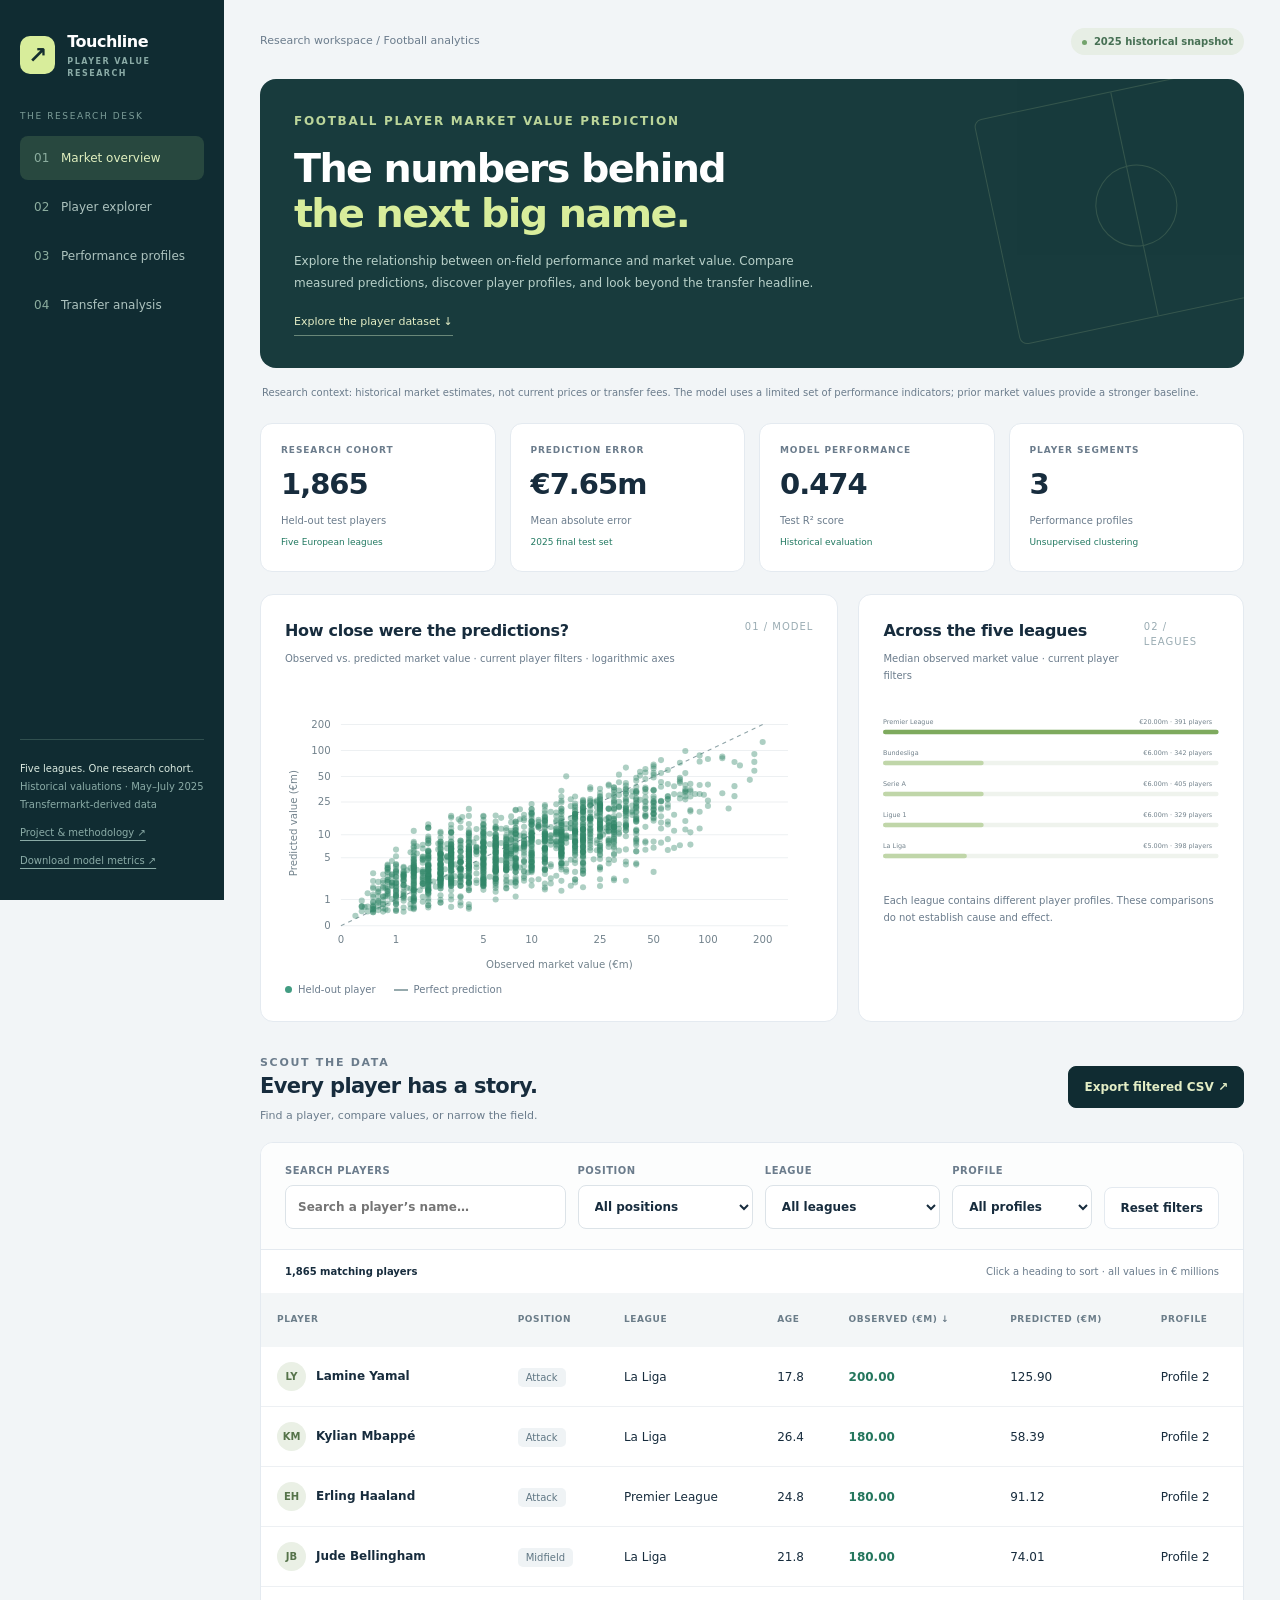
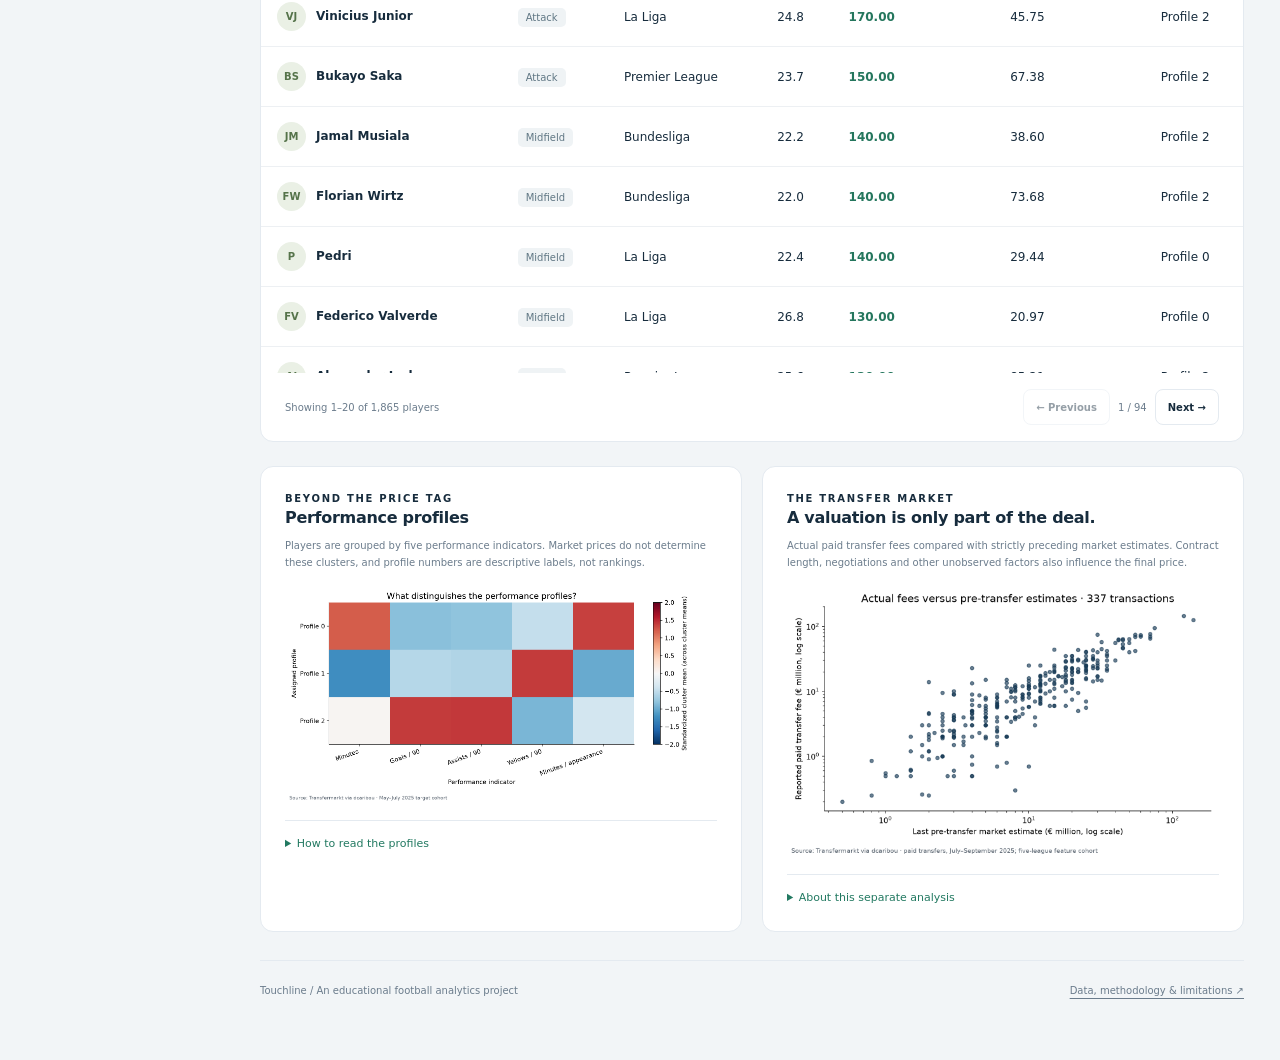
==== commit efc3afca: "Redesign player explorer with linked charts and responsive navigation" ====
--- a/reports/explorer.html
+++ b/reports/explorer.html
@@ -1,11 +1,12 @@
-<!doctype html><html lang="en"><meta charset="utf-8"><meta name="viewport" content="width=device-width,initial-scale=1"><title>Football market value research</title>
-<style>body{font:16px system-ui;margin:40px auto;padding:0 24px;max-width:1200px;color:#183b56;background:#f7f8fa}h1{font-size:32px}small{color:#526574}.stats{display:flex;gap:32px;flex-wrap:wrap;margin:28px 0}.stats b{display:block;font-size:26px}input,select{padding:10px;border:1px solid #bcc8cf;border-radius:4px;margin:6px}table{width:100%;border-collapse:collapse;background:white}th,td{text-align:left;padding:12px;border-bottom:1px solid #dae1e6}th{cursor:pointer}img{width:100%;max-width:750px}.wrap{overflow-x:auto}a{color:#166c80}</style>
-<h1>Football Player Market Value Prediction</h1><p>Measured 2025 holdout results · five European leagues · historical Transfermarkt data</p>
-<div class="stats"><div><b>1,865</b>Test players</div><div><b>€7.65m</b>Test MAE</div><div><b>0.474</b>Test R²</div><div><b>3</b>Profiles</div></div><p>Market estimates are not actual transfer fees. These are historical observations, not current prices.</p>
-<p><a href="../README.md">Full methodology and limitations</a> · <a href="metrics.json">Machine-readable results</a></p>
-<img src="figures/predictions.png" alt="Predicted versus observed market value on log scales">
-<h2>Explore real held-out players</h2><label>Search name <input id="q" placeholder="Player name"></label><label>Position <select id="position"><option value="">All</option></select></label><label>Profile <select id="profile"><option value="">All</option></select></label>
-<p id="count"></p><div class="wrap"><table><thead><tr><th data-key="name">Player ↕</th><th data-key="position">Position ↕</th><th data-key="league">League ↕</th><th data-key="age">Age ↕</th><th data-key="market_value_in_eur">Observed (€m) ↕</th><th data-key="prediction_eur">Predicted (€m) ↕</th><th data-key="cluster">Profile ↕</th></tr></thead><tbody id="rows"></tbody></table></div>
-<p><small>Values observed May–July 2025. Click column headers to sort. Search and filters work locally; no external requests. Display is limited to 100 matching rows.</small></p>
-<h2>Performance profiles</h2><img src="figures/cluster_heatmap.png" alt="Standardized performance characteristics by cluster"><h2>Actual paid transfers</h2><img src="figures/transfer_fees.png" alt="Paid transfer fees versus strictly preceding estimates">
-<script>const data=[{"name": "Jonas Hofmann", "position": "Midfield", "league": "L1", "age": 32.79671457905544, "market_value_in_eur": 2000000, "prediction_eur": 1351192.5968787165, "cluster": 2}, {"name": "Daley Blind", "position": "Defender", "league": "ES1", "age": 35.14579055441479, "market_value_in_eur": 1500000, "prediction_eur": 1037596.7541278842, "cluster": 0}, {"name": "Ashley Young", "position": "Defender", "league": "GB1", "age": 39.81108829568789, "market_value_in_eur": 500000, "prediction_eur": 1667803.5086817355, "cluster": 1}, {"name": "Raúl Albiol", "position": "Defender", "league": "ES1", "age": 39.65503080082136, "market_value_in_eur": 1000000, "prediction_eur": 478750.04970599135, "cluster": 1}, {"name": "Dante", "position": "Defender", "league": "FR1", "age": 41.53593429158111, "market_value_in_eur": 500000, "prediction_eur": 428292.1727653986, "cluster": 0}, {"name": "Casemiro", "position": "Midfield", "league": "GB1", "age": 33.1854893908282, "market_value_in_eur": 10000000, "prediction_eur": 3315560.8029765734, "cluster": 1}, {"name": "Manuel Neuer", "position": "Goalkeeper", "league": "L1", "age": 39.096509240246405, "market_value_in_eur": 4000000, "prediction_eur": 763389.4074582261, "cluster": 0}, {"name": "Steve Mandanda", "position": "Goalkeeper", "league": "FR1", "age": 40.09308692676249, "market_value_in_eur": 500000, "prediction_eur": 557419.4157348206, "cluster": 0}, {"name": "Luka Modrić", "position": "Midfield", "league": "ES1", "age": 39.6413415468857, "market_value_in_eur": 4000000, "prediction_eur": 2649450.8767739846, "cluster": 2}, {"name": "Lukasz Fabianski", "position": "Goalkeeper", "league": "GB1", "age": 40.03559206023272, "market_value_in_eur": 500000, "prediction_eur": 842874.1824790009, "cluster": 0}, {"name": "Óscar Trejo", "position": "Midfield", "league": "ES1", "age": 37.01300479123888, "market_value_in_eur": 500000, "prediction_eur": 657386.206952089, "cluster": 1}, {"name": "Armando Izzo", "position": "Defender", "league": "IT1", "age": 33.163586584531146, "market_value_in_eur": 1500000, "prediction_eur": 1714777.0183192538, "cluster": 0}, {"name": "Lorenzo De Silvestri", "position": "Defender", "league": "IT1", "age": 36.93908281998631, "market_value_in_eur": 800000, "prediction_eur": 506419.9307848922, "cluster": 1}, {"name": "Axel Witsel", "position": "Midfield", "league": "ES1", "age": 36.2984257357974, "market_value_in_eur": 2000000, "prediction_eur": 720812.7512397248, "cluster": 1}, {"name": "Robert Lewandowski", "position": "Attack", "league": "ES1", "age": 36.69267624914442, "market_value_in_eur": 12000000, "prediction_eur": 6646482.971196556, "cluster": 2}, {"name": "Mats Hummels", "position": "Defender", "league": "IT1", "age": 36.37234770704997, "market_value_in_eur": 2000000, "prediction_eur": 615880.5407564061, "cluster": 1}, {"name": "Alexis Sánchez", "position": "Attack", "league": "IT1", "age": 36.36413415468857, "market_value_in_eur": 1500000, "prediction_eur": 545957.9885949496, "cluster": 1}, {"name": "Milan Badelj", "position": "Midfield", "league": "IT1", "age": 36.17796030116359, "market_value_in_eur": 800000, "prediction_eur": 802081.9996069529, "cluster": 0}, {"name": "Marko Arnautovic", "position": "Attack", "league": "IT1", "age": 36.03285420944559, "market_value_in_eur": 3000000, "prediction_eur": 2000654.0554712757, "cluster": 2}, {"name": "Yann Sommer", "position": "Goalkeeper", "league": "IT1", "age": 36.369609856262834, "market_value_in_eur": 4000000, "prediction_eur": 635543.3187811557, "cluster": 0}, {"name": "Kevin Müller", "position": "Goalkeeper", "league": "L1", "age": 34.130047912388775, "market_value_in_eur": 700000, "prediction_eur": 2287123.780175546, "cluster": 0}, {"name": "Wojciech Szczesny", "position": "Goalkeeper", "league": "ES1", "age": 35.0362765229295, "market_value_in_eur": 1000000, "prediction_eur": 913443.2235715248, "cluster": 0}, {"name": "André Ayew", "position": "Attack", "league": "FR1", "age": 35.370294318959616, "market_value_in_eur": 600000, "prediction_eur": 887963.1644644763, "cluster": 2}, {"name": "Kevin Trapp", "position": "Goalkeeper", "league": "L1", "age": 34.8145106091718, "market_value_in_eur": 2500000, "prediction_eur": 2021291.2193042943, "cluster": 0}, {"name": "Ante Budimir", "position": "Attack", "league": "ES1", "age": 33.776865160848736, "market_value_in_eur": 5000000, "prediction_eur": 10358591.437254203, "cluster": 2}, {"name": "Andrej Kramaric", "position": "Attack", "league": "L1", "age": 33.86721423682409, "market_value_in_eur": 4000000, "prediction_eur": 6148001.996802964, "cluster": 2}, {"name": "Lukas Hradecky", "position": "Goalkeeper", "league": "L1", "age": 35.43326488706366, "market_value_in_eur": 2000000, "prediction_eur": 1398493.6797294673, "cluster": 0}, {"name": "Mateo Kovacic", "position": "Midfield", "league": "GB1", "age": 30.98699520876112, "market_value_in_eur": 20000000, "prediction_eur": 10585380.46438522, "cluster": 0}, {"name": "Fraser Forster", "position": "Goalkeeper", "league": "GB1", "age": 37.12251882272416, "market_value_in_eur": 1000000, "prediction_eur": 546266.8333145342, "cluster": 0}, {"name": "İlkay Gündoğan", "position": "Midfield", "league": "GB1", "age": 34.51882272416153, "market_value_in_eur": 5000000, "prediction_eur": 3503963.7371965507, "cluster": 0}, {"name": "Matteo Darmian", "position": "Defender", "league": "IT1", "age": 35.4113620807666, "market_value_in_eur": 2500000, "prediction_eur": 985238.9500072128, "cluster": 1}, {"name": "Oliver Baumann", "position": "Goalkeeper", "league": "L1", "age": 34.91307323750856, "market_value_in_eur": 3000000, "prediction_eur": 995411.695543555, "cluster": 0}, {"name": "Nicolas Höfler", "position": "Midfield", "league": "L1", "age": 35.14579055441479, "market_value_in_eur": 500000, "prediction_eur": 433182.8287831123, "cluster": 1}, {"name": "Lewis Holtby", "position": "Midfield", "league": "L1", "age": 34.61738535249829, "market_value_in_eur": 500000, "prediction_eur": 663730.8132165701, "cluster": 1}, {"name": "Henrikh Mkhitaryan", "position": "Midfield", "league": "IT1", "age": 36.27378507871321, "market_value_in_eur": 4000000, "prediction_eur": 1547038.4520728493, "cluster": 0}, {"name": "Danilo D'Ambrosio", "position": "Defender", "league": "IT1", "age": 36.64065708418891, "market_value_in_eur": 700000, "prediction_eur": 453541.4090842392, "cluster": 1}, {"name": "Péter Gulácsi", "position": "Goalkeeper", "league": "L1", "age": 34.98699520876112, "market_value_in_eur": 2000000, "prediction_eur": 1552014.992327469, "cluster": 0}, {"name": "César Azpilicueta", "position": "Defender", "league": "ES1", "age": 35.67419575633128, "market_value_in_eur": 1500000, "prediction_eur": 585631.9883538737, "cluster": 1}, {"name": "Thomas Müller", "position": "Attack", "league": "L1", "age": 35.630390143737166, "market_value_in_eur": 6000000, "prediction_eur": 998826.9468734708, "cluster": 2}, {"name": "Anthony Jung", "position": "Defender", "league": "L1", "age": 33.492128678986994, "market_value_in_eur": 1000000, "prediction_eur": 2076930.625837184, "cluster": 0}, {"name": "Cristhian Stuani", "position": "Attack", "league": "ES1", "age": 38.55167693360712, "market_value_in_eur": 1000000, "prediction_eur": 3132726.7007959997, "cluster": 2}, {"name": "David de Gea", "position": "Goalkeeper", "league": "IT1", "age": 34.48049281314169, "market_value_in_eur": 5000000, "prediction_eur": 1857995.321296301, "cluster": 0}, {"name": "Dani Parejo", "position": "Midfield", "league": "ES1", "age": 36.04106776180698, "market_value_in_eur": 1500000, "prediction_eur": 1553489.93602914, "cluster": 0}, {"name": "Mathieu Gorgelin", "position": "Goalkeeper", "league": "FR1", "age": 34.7378507871321, "market_value_in_eur": 300000, "prediction_eur": 643855.8191349878, "cluster": 0}, {"name": "Anthony Lopes", "position": "Goalkeeper", "league": "FR1", "age": 34.58179329226557, "market_value_in_eur": 1200000, "prediction_eur": 622268.7967936749, "cluster": 0}, {"name": "Yuri Berchiche", "position": "Defender", "league": "ES1", "age": 35.219712525667354, "market_value_in_eur": 1400000, "prediction_eur": 769272.6349317265, "cluster": 0}, {"name": "Adam Smith", "position": "Defender", "league": "GB1", "age": 34.00684462696783, "market_value_in_eur": 750000, "prediction_eur": 1725971.0944934282, "cluster": 1}, {"name": "Abdoulaye Bamba", "position": "Defender", "league": "FR1", "age": 35.017111567419576, "market_value_in_eur": 300000, "prediction_eur": 463816.9045465002, "cluster": 0}, {"name": "Vicente Guaita", "position": "Goalkeeper", "league": "ES1", "age": 38.30527036276523, "market_value_in_eur": 700000, "prediction_eur": 760853.8533202097, "cluster": 0}, {"name": "Pedro", "position": "Attack", "league": "IT1", "age": 37.76043805612594, "market_value_in_eur": 1000000, "prediction_eur": 1336083.762656205, "cluster": 2}, {"name": "Oriol Romeu", "position": "Midfield", "league": "ES1", "age": 33.60164271047228, "market_value_in_eur": 1200000, "prediction_eur": 1142970.1850097978, "cluster": 1}, {"name": "Danny Welbeck", "position": "Attack", "league": "GB1", "age": 34.42847364818618, "market_value_in_eur": 5000000, "prediction_eur": 4788364.326534924, "cluster": 2}, {"name": "Milan Djuric", "position": "Attack", "league": "IT1", "age": 34.94318959616701, "market_value_in_eur": 1500000, "prediction_eur": 968555.9443330814, "cluster": 2}, {"name": "Christian Eriksen", "position": "Midfield", "league": "GB1", "age": 33.210130047912386, "market_value_in_eur": 4000000, "prediction_eur": 2528814.240121289, "cluster": 1}, {"name": "Adrián San Miguel", "position": "Goalkeeper", "league": "ES1", "age": 38.32443531827516, "market_value_in_eur": 500000, "prediction_eur": 555928.3173747772, "cluster": 0}, {"name": "Iago Aspas", "position": "Attack", "league": "ES1", "age": 37.74948665297741, "market_value_in_eur": 2000000, "prediction_eur": 6151612.769009871, "cluster": 2}, {"name": "Rafael Tolói", "position": "Defender", "league": "IT1", "age": 34.55715263518138, "market_value_in_eur": 1400000, "prediction_eur": 588949.2749645635, "cluster": 1}, {"name": "Bernd Leno", "position": "Goalkeeper", "league": "GB1", "age": 33.15811088295688, "market_value_in_eur": 10000000, "prediction_eur": 5796937.554862023, "cluster": 0}, {"name": "Ørjan Nyland", "position": "Goalkeeper", "league": "ES1", "age": 34.639288158795345, "market_value_in_eur": 900000, "prediction_eur": 1910581.158705258, "cluster": 0}, {"name": "Duván Zapata", "position": "Attack", "league": "IT1", "age": 34.08350444900753, "market_value_in_eur": 3500000, "prediction_eur": 1173879.8045719904, "cluster": 2}, {"name": "Koke", "position": "Midfield", "league": "ES1", "age": 33.31143052703628, "market_value_in_eur": 8000000, "prediction_eur": 2099479.613452736, "cluster": 0}, {"name": "Pablo Sarabia", "position": "Midfield", "league": "GB1", "age": 32.9719370294319, "market_value_in_eur": 5000000, "prediction_eur": 4736538.716389624, "cluster": 2}, {"name": "Nemanja Gudelj", "position": "Midfield", "league": "ES1", "age": 33.45653661875428, "market_value_in_eur": 3000000, "prediction_eur": 2288164.520599725, "cluster": 0}, {"name": "Nemanja Matić", "position": "Midfield", "league": "FR1", "age": 36.74743326488706, "market_value_in_eur": 2000000, "prediction_eur": 911851.9885868406, "cluster": 0}, {"name": "Mario Götze", "position": "Midfield", "league": "L1", "age": 32.90896646132786, "market_value_in_eur": 4000000, "prediction_eur": 2650608.659272476, "cluster": 0}, {"name": "Marc-André ter Stegen", "position": "Goalkeeper", "league": "ES1", "age": 33.002053388090346, "market_value_in_eur": 12000000, "prediction_eur": 1604741.6192218482, "cluster": 0}, {"name": "Martin Dúbravka", "position": "Goalkeeper", "league": "GB1", "age": 36.290212183436005, "market_value_in_eur": 1000000, "prediction_eur": 1158937.638142825, "cluster": 0}, {"name": "Niclas Füllkrug", "position": "Attack", "league": "GB1", "age": 32.2217659137577, "market_value_in_eur": 10000000, "prediction_eur": 3740184.430967795, "cluster": 2}, {"name": "Christopher Trimmel", "position": "Defender", "league": "L1", "age": 38.182067077344286, "market_value_in_eur": 600000, "prediction_eur": 657552.0608421403, "cluster": 1}, {"name": "Kiko Femenía", "position": "Defender", "league": "ES1", "age": 34.24229979466119, "market_value_in_eur": 900000, "prediction_eur": 1017271.2250733544, "cluster": 0}, {"name": "Aïssa Mandi", "position": "Defender", "league": "FR1", "age": 33.52498288843258, "market_value_in_eur": 1200000, "prediction_eur": 932568.4427708077, "cluster": 0}, {"name": "Lukasz Skorupski", "position": "Goalkeeper", "league": "IT1", "age": 33.99041752224504, "market_value_in_eur": 2500000, "prediction_eur": 2091676.7753241565, "cluster": 0}, {"name": "Christian Kabasele", "position": "Defender", "league": "IT1", "age": 34.182067077344286, "market_value_in_eur": 700000, "prediction_eur": 1173684.1125321, "cluster": 1}, {"name": "Stefan Bell", "position": "Defender", "league": "L1", "age": 33.686516084873375, "market_value_in_eur": 800000, "prediction_eur": 1176000.0002071792, "cluster": 1}, {"name": "Pascal Groß", "position": "Midfield", "league": "L1", "age": 33.87816563997262, "market_value_in_eur": 5000000, "prediction_eur": 1971166.7634098097, "cluster": 0}, {"name": "Benjamin André", "position": "Midfield", "league": "FR1", "age": 34.743326488706366, "market_value_in_eur": 5000000, "prediction_eur": 1576405.4320700471, "cluster": 0}, {"name": "Kevin Vogt", "position": "Defender", "league": "L1", "age": 33.60438056125941, "market_value_in_eur": 1000000, "prediction_eur": 1074757.365778403, "cluster": 1}, {"name": "Timo Horn", "position": "Goalkeeper", "league": "L1", "age": 31.969883641341543, "market_value_in_eur": 800000, "prediction_eur": 1504529.9949141804, "cluster": 0}, {"name": "Nathaniel Clyne", "position": "Defender", "league": "GB1", "age": 34.072553045859, "market_value_in_eur": 1000000, "prediction_eur": 1243046.8949572728, "cluster": 1}, {"name": "Isco", "position": "Midfield", "league": "ES1", "age": 33.02669404517454, "market_value_in_eur": 6000000, "prediction_eur": 14548337.71214059, "cluster": 2}, {"name": "Iván Balliu", "position": "Defender", "league": "ES1", "age": 33.3305954825462, "market_value_in_eur": 1400000, "prediction_eur": 1022538.8232461635, "cluster": 1}, {"name": "Sergi Roberto", "position": "Midfield", "league": "IT1", "age": 33.229295003422315, "market_value_in_eur": 1500000, "prediction_eur": 1065167.0935500695, "cluster": 1}, {"name": "Nicolas Viola", "position": "Midfield", "league": "IT1", "age": 35.55099247091034, "market_value_in_eur": 1000000, "prediction_eur": 767668.3942471462, "cluster": 1}, {"name": "Marco Silvestri", "position": "Goalkeeper", "league": "IT1", "age": 34.16563997262149, "market_value_in_eur": 500000, "prediction_eur": 541107.5210448938, "cluster": 0}, {"name": "Stefan Lainer", "position": "Defender", "league": "L1", "age": 32.67624914442163, "market_value_in_eur": 1200000, "prediction_eur": 1196876.1697785135, "cluster": 1}, {"name": "Danny da Costa", "position": "Defender", "league": "L1", "age": 31.80013689253936, "market_value_in_eur": 1500000, "prediction_eur": 2864505.6651256606, "cluster": 0}, {"name": "Stefan Ortega", "position": "Goalkeeper", "league": "GB1", "age": 32.48186173853525, "market_value_in_eur": 8000000, "prediction_eur": 2228258.889264537, "cluster": 0}, {"name": "Antonio Rüdiger", "position": "Defender", "league": "ES1", "age": 32.16153319644079, "market_value_in_eur": 20000000, "prediction_eur": 3766628.06732822, "cluster": 0}, {"name": "Ricardo Rodríguez", "position": "Defender", "league": "ES1", "age": 32.681724845995895, "market_value_in_eur": 2000000, "prediction_eur": 2085615.325975034, "cluster": 1}, {"name": "Luca Caldirola", "position": "Defender", "league": "IT1", "age": 34.24503764544832, "market_value_in_eur": 700000, "prediction_eur": 781168.1003409455, "cluster": 1}, {"name": "Kevin De Bruyne", "position": "Midfield", "league": "GB1", "age": 33.842573579739906, "market_value_in_eur": 20000000, "prediction_eur": 7519762.255145715, "cluster": 2}, {"name": "Joshua King", "position": "Attack", "league": "FR1", "age": 33.29226557152635, "market_value_in_eur": 1800000, "prediction_eur": 2023763.100103021, "cluster": 2}, {"name": "Heung-min Son", "position": "Attack", "league": "GB1", "age": 32.813141683778234, "market_value_in_eur": 20000000, "prediction_eur": 15823928.109113026, "cluster": 2}, {"name": "Juan Cuadrado", "position": "Midfield", "league": "IT1", "age": 36.930869267624914, "market_value_in_eur": 1000000, "prediction_eur": 768912.9127449992, "cluster": 1}, {"name": "Aaron Cresswell", "position": "Defender", "league": "GB1", "age": 35.37577002053388, "market_value_in_eur": 500000, "prediction_eur": 888518.0295752198, "cluster": 1}, {"name": "Sergi Gómez", "position": "Defender", "league": "ES1", "age": 33.09240246406571, "market_value_in_eur": 600000, "prediction_eur": 933200.905421668, "cluster": 1}, {"name": "Lukas Kübler", "position": "Defender", "league": "L1", "age": 32.668035592060235, "market_value_in_eur": 1500000, "prediction_eur": 3019559.308051517, "cluster": 0}, {"name": "Christian Günter", "position": "Defender", "league": "L1", "age": 32.16974674880219, "market_value_in_eur": 3500000, "prediction_eur": 3573256.6819966645, "cluster": 0}, {"name": "Alexandre Lacazette", "position": "Attack", "league": "FR1", "age": 33.927446954141, "market_value_in_eur": 6000000, "prediction_eur": 4259317.185101506, "cluster": 2}, {"name": "Willi Orbán", "position": "Defender", "league": "L1", "age": 32.49007529089665, "market_value_in_eur": 8000000, "prediction_eur": 4113665.027466127, "cluster": 0}, {"name": "Alexander Schwolow", "position": "Goalkeeper", "league": "L1", "age": 32.91170431211499, "market_value_in_eur": 500000, "prediction_eur": 714764.6351844431, "cluster": 0}, {"name": "Leonardo Bittencourt", "position": "Midfield", "league": "L1", "age": 31.36481861738536, "market_value_in_eur": 1500000, "prediction_eur": 3147597.282127377, "cluster": 1}, {"name": "Kike García", "position": "Attack", "league": "ES1", "age": 35.43052703627652, "market_value_in_eur": 900000, "prediction_eur": 2102493.5845378, "cluster": 2}, {"name": "Sead Kolasinac", "position": "Defender", "league": "IT1", "age": 31.863107460643395, "market_value_in_eur": 7000000, "prediction_eur": 1944874.320750533, "cluster": 0}, {"name": "Patrick Drewes", "position": "Goalkeeper", "league": "L1", "age": 32.23545516769336, "market_value_in_eur": 500000, "prediction_eur": 2255875.385592489, "cluster": 0}, {"name": "Marko Dmitrovic", "position": "Goalkeeper", "league": "ES1", "age": 33.267624914442166, "market_value_in_eur": 800000, "prediction_eur": 3601552.409203697, "cluster": 0}, {"name": "Stephan El Shaarawy", "position": "Attack", "league": "IT1", "age": 32.50924024640657, "market_value_in_eur": 3500000, "prediction_eur": 3160262.726711812, "cluster": 2}, {"name": "Kyle Walker", "position": "Defender", "league": "IT1", "age": 34.926762491444215, "market_value_in_eur": 4000000, "prediction_eur": 570748.0670928734, "cluster": 0}, {"name": "Darko Brasanac", "position": "Midfield", "league": "ES1", "age": 33.215605749486656, "market_value_in_eur": 500000, "prediction_eur": 1781816.2570807843, "cluster": 1}, {"name": "Kieran Trippier", "position": "Defender", "league": "GB1", "age": 34.614647501711154, "market_value_in_eur": 4000000, "prediction_eur": 2096007.07594478, "cluster": 1}, {"name": "Alex McCarthy", "position": "Goalkeeper", "league": "GB1", "age": 35.408624229979466, "market_value_in_eur": 350000, "prediction_eur": 637691.1560603776, "cluster": 0}, {"name": "Pietro Terracciano", "position": "Goalkeeper", "league": "IT1", "age": 35.148528405201915, "market_value_in_eur": 1000000, "prediction_eur": 496167.9702553666, "cluster": 0}, {"name": "Romelu Lukaku", "position": "Attack", "league": "IT1", "age": 31.96714579055441, "market_value_in_eur": 22000000, "prediction_eur": 9415186.145158537, "cluster": 2}, {"name": "Óscar de Marcos", "position": "Defender", "league": "ES1", "age": 36.04654346338125, "market_value_in_eur": 1500000, "prediction_eur": 1590482.6520316603, "cluster": 2}, {"name": "Jannik Vestergaard", "position": "Defender", "league": "GB1", "age": 32.7419575633128, "market_value_in_eur": 2000000, "prediction_eur": 2568487.4297436364, "cluster": 1}, {"name": "Portu", "position": "Attack", "league": "ES1", "age": 32.94455852156057, "market_value_in_eur": 1800000, "prediction_eur": 3144608.237911356, "cluster": 1}, {"name": "Marc Bartra", "position": "Defender", "league": "ES1", "age": 34.29158110882957, "market_value_in_eur": 1000000, "prediction_eur": 1676545.9553124665, "cluster": 0}, {"name": "Thomas Meunier", "position": "Defender", "league": "FR1", "age": 33.634496919917865, "market_value_in_eur": 2000000, "prediction_eur": 1644853.845418936, "cluster": 1}, {"name": "Jorginho", "position": "Midfield", "league": "GB1", "age": 33.36344969199179, "market_value_in_eur": 6000000, "prediction_eur": 1457110.3779521866, "cluster": 1}, {"name": "Leandro Cabrera", "position": "Defender", "league": "ES1", "age": 33.87268993839836, "market_value_in_eur": 1000000, "prediction_eur": 3415732.576128547, "cluster": 0}, {"name": "Wahbi Khazri", "position": "Attack", "league": "FR1", "age": 34.2258726899384, "market_value_in_eur": 1000000, "prediction_eur": 824049.7400227857, "cluster": 1}, {"name": "Michail Antonio", "position": "Attack", "league": "GB1", "age": 35.09377138945928, "market_value_in_eur": 700000, "prediction_eur": 1152272.570118465, "cluster": 1}, {"name": "Alisson", "position": "Goalkeeper", "league": "GB1", "age": 32.577686516084874, "market_value_in_eur": 20000000, "prediction_eur": 5884659.276196613, "cluster": 0}, {"name": "Jeffrey Gouweleeuw", "position": "Defender", "league": "L1", "age": 33.80971937029432, "market_value_in_eur": 1500000, "prediction_eur": 2089940.6341176704, "cluster": 0}, {"name": "Kevin Stöger", "position": "Midfield", "league": "L1", "age": 31.67693360711841, "market_value_in_eur": 3500000, "prediction_eur": 4341071.653035664, "cluster": 2}, {"name": "Marcel Sabitzer", "position": "Midfield", "league": "L1", "age": 31.123887748117728, "market_value_in_eur": 8000000, "prediction_eur": 1846044.3487490003, "cluster": 1}, {"name": "Frederik Rönnow", "position": "Goalkeeper", "league": "L1", "age": 32.73921971252567, "market_value_in_eur": 3000000, "prediction_eur": 2105718.449967216, "cluster": 0}, {"name": "Jordan Ayew", "position": "Attack", "league": "GB1", "age": 33.637234770705, "market_value_in_eur": 2500000, "prediction_eur": 1886501.0452066504, "cluster": 1}, {"name": "Thibaut Courtois", "position": "Goalkeeper", "league": "ES1", "age": 32.9719370294319, "market_value_in_eur": 20000000, "prediction_eur": 4111406.221738574, "cluster": 0}, {"name": "Chris Wood", "position": "Attack", "league": "GB1", "age": 33.399041752224505, "market_value_in_eur": 10000000, "prediction_eur": 17119223.541143358, "cluster": 2}, {"name": "Sam Johnstone", "position": "Goalkeeper", "league": "GB1", "age": 32.101300479123886, "market_value_in_eur": 6000000, "prediction_eur": 2053438.3126795653, "cluster": 0}, {"name": "Mattia Perin", "position": "Goalkeeper", "league": "IT1", "age": 32.47091033538672, "market_value_in_eur": 2500000, "prediction_eur": 1230668.78173489, "cluster": 1}, {"name": "Dennis Appiah", "position": "Defender", "league": "FR1", "age": 32.89253935660506, "market_value_in_eur": 800000, "prediction_eur": 1281111.7210276113, "cluster": 0}, {"name": "Nampalys Mendy", "position": "Midfield", "league": "FR1", "age": 32.85420944558521, "market_value_in_eur": 1800000, "prediction_eur": 884584.2979029915, "cluster": 1}, {"name": "Joël Veltman", "position": "Defender", "league": "GB1", "age": 33.29226557152635, "market_value_in_eur": 4000000, "prediction_eur": 3534350.1087244977, "cluster": 0}, {"name": "Stefan de Vrij", "position": "Defender", "league": "IT1", "age": 33.23477070499658, "market_value_in_eur": 5000000, "prediction_eur": 2368494.7512858226, "cluster": 0}, {"name": "Anthony Losilla", "position": "Midfield", "league": "L1", "age": 39.14305270362765, "market_value_in_eur": 500000, "prediction_eur": 488928.6336682836, "cluster": 1}, {"name": "Granit Xhaka", "position": "Midfield", "league": "L1", "age": 32.591375770020534, "market_value_in_eur": 12000000, "prediction_eur": 4805744.520674766, "cluster": 0}, {"name": "Allan Nyom", "position": "Defender", "league": "ES1", "age": 36.97467488021903, "market_value_in_eur": 300000, "prediction_eur": 683693.8715496201, "cluster": 1}, {"name": "Florent Hanin", "position": "Defender", "league": "FR1", "age": 35.23613963039014, "market_value_in_eur": 300000, "prediction_eur": 938278.3963284504, "cluster": 0}, {"name": "Emiliano Martínez", "position": "Goalkeeper", "league": "GB1", "age": 32.65982203969884, "market_value_in_eur": 20000000, "prediction_eur": 5295600.977645367, "cluster": 0}, {"name": "Marcos Alonso", "position": "Defender", "league": "ES1", "age": 34.340862422997944, "market_value_in_eur": 1500000, "prediction_eur": 2212759.1550536416, "cluster": 0}, {"name": "Rémy Cabella", "position": "Midfield", "league": "FR1", "age": 35.148528405201915, "market_value_in_eur": 2500000, "prediction_eur": 836547.8126378277, "cluster": 1}, {"name": "Juanpe", "position": "Defender", "league": "ES1", "age": 34.0041067761807, "market_value_in_eur": 600000, "prediction_eur": 830447.3644816867, "cluster": 1}, {"name": "Thomas Dähne", "position": "Goalkeeper", "league": "L1", "age": 31.32101300479124, "market_value_in_eur": 400000, "prediction_eur": 1354705.8004255989, "cluster": 0}, {"name": "Marius Bülter", "position": "Attack", "league": "L1", "age": 32.09034907597536, "market_value_in_eur": 2500000, "prediction_eur": 2482424.276928002, "cluster": 2}, {"name": "Marnon Busch", "position": "Defender", "league": "L1", "age": 30.39561943874059, "market_value_in_eur": 1200000, "prediction_eur": 2296576.9872638984, "cluster": 1}, {"name": "Maximilian Arnold", "position": "Midfield", "league": "L1", "age": 30.92950034223135, "market_value_in_eur": 5000000, "prediction_eur": 5521627.656345645, "cluster": 0}, {"name": "Marius Müller", "position": "Goalkeeper", "league": "L1", "age": 31.802874743326488, "market_value_in_eur": 1500000, "prediction_eur": 1105983.9934377132, "cluster": 1}, {"name": "Jordan Ferri", "position": "Midfield", "league": "FR1", "age": 33.13620807665982, "market_value_in_eur": 2000000, "prediction_eur": 1543567.8736397782, "cluster": 1}, {"name": "Michael Keane", "position": "Defender", "league": "GB1", "age": 32.30116358658453, "market_value_in_eur": 5000000, "prediction_eur": 2805176.156797916, "cluster": 1}, {"name": "Leonardo Spinazzola", "position": "Defender", "league": "IT1", "age": 32.101300479123886, "market_value_in_eur": 3500000, "prediction_eur": 1894164.575872022, "cluster": 1}, {"name": "Dominik Kohr", "position": "Defender", "league": "L1", "age": 31.24709103353868, "market_value_in_eur": 3500000, "prediction_eur": 4364092.591203492, "cluster": 0}, {"name": "Ivan Ordets", "position": "Defender", "league": "L1", "age": 32.813141683778234, "market_value_in_eur": 1000000, "prediction_eur": 1814944.633246754, "cluster": 0}, {"name": "Philipp Hofmann", "position": "Attack", "league": "L1", "age": 32.087611225188226, "market_value_in_eur": 1000000, "prediction_eur": 2640485.374127053, "cluster": 0}, {"name": "Mitchell Weiser", "position": "Defender", "league": "L1", "age": 31.028062970568104, "market_value_in_eur": 5000000, "prediction_eur": 6852131.419370416, "cluster": 0}, {"name": "Yannick Gerhardt", "position": "Midfield", "league": "L1", "age": 31.134839151266256, "market_value_in_eur": 2500000, "prediction_eur": 2289349.238891008, "cluster": 1}, {"name": "Emre Can", "position": "Defender", "league": "L1", "age": 31.299110198494184, "market_value_in_eur": 7000000, "prediction_eur": 3705670.559753109, "cluster": 0}, {"name": "José Campaña", "position": "Midfield", "league": "ES1", "age": 31.91786447638604, "market_value_in_eur": 900000, "prediction_eur": 2658404.937043253, "cluster": 1}, {"name": "Michael Gregoritsch", "position": "Attack", "league": "L1", "age": 31.0362765229295, "market_value_in_eur": 3000000, "prediction_eur": 2163816.5218110816, "cluster": 1}, {"name": "Alphonse Areola", "position": "Goalkeeper", "league": "GB1", "age": 32.172484599589325, "market_value_in_eur": 9000000, "prediction_eur": 6305253.553482754, "cluster": 0}, {"name": "Craig Dawson", "position": "Defender", "league": "GB1", "age": 34.98699520876112, "market_value_in_eur": 1500000, "prediction_eur": 952262.712106171, "cluster": 1}, {"name": "Jan Oblak", "position": "Goalkeeper", "league": "ES1", "age": 32.31211498973306, "market_value_in_eur": 20000000, "prediction_eur": 8087400.236752121, "cluster": 0}, {"name": "Juan Jesus", "position": "Defender", "league": "IT1", "age": 33.89185489390828, "market_value_in_eur": 1500000, "prediction_eur": 702691.8597270573, "cluster": 1}, {"name": "Andy Delort", "position": "Attack", "league": "FR1", "age": 33.5605749486653, "market_value_in_eur": 1500000, "prediction_eur": 620586.1204983877, "cluster": 1}, {"name": "Loïc Nego", "position": "Defender", "league": "FR1", "age": 34.29158110882957, "market_value_in_eur": 700000, "prediction_eur": 967302.5327780702, "cluster": 0}, {"name": "Tom Cairney", "position": "Midfield", "league": "GB1", "age": 34.27789185489391, "market_value_in_eur": 1500000, "prediction_eur": 2362703.7398789, "cluster": 1}, {"name": "Sam Morsy", "position": "Midfield", "league": "GB1", "age": 33.63997262149213, "market_value_in_eur": 500000, "prediction_eur": 2995735.067451081, "cluster": 0}, {"name": "Ismaily", "position": "Defender", "league": "FR1", "age": 35.30184804928131, "market_value_in_eur": 1200000, "prediction_eur": 447395.8026132523, "cluster": 1}, {"name": "Rani Khedira", "position": "Midfield", "league": "L1", "age": 31.2580424366872, "market_value_in_eur": 2500000, "prediction_eur": 4169175.2771428856, "cluster": 0}, {"name": "Matthias Ginter", "position": "Defender", "league": "L1", "age": 31.27994524298425, "market_value_in_eur": 7000000, "prediction_eur": 4711208.510095757, "cluster": 0}, {"name": "Cristiano Biraghi", "position": "Defender", "league": "IT1", "age": 32.662559890485966, "market_value_in_eur": 1800000, "prediction_eur": 1841463.2419712136, "cluster": 1}, {"name": "Marco Bizot", "position": "Goalkeeper", "league": "FR1", "age": 34.143737166324435, "market_value_in_eur": 3000000, "prediction_eur": 1873195.251490194, "cluster": 0}, {"name": "José Luis Palomino", "position": "Defender", "league": "IT1", "age": 35.318275154004105, "market_value_in_eur": 700000, "prediction_eur": 586232.7758434102, "cluster": 1}, {"name": "Marvin Ducksch", "position": "Attack", "league": "L1", "age": 31.15126625598905, "market_value_in_eur": 6000000, "prediction_eur": 8250471.217465596, "cluster": 2}, {"name": "Mark Flekken", "position": "Goalkeeper", "league": "GB1", "age": 31.88227241615332, "market_value_in_eur": 10000000, "prediction_eur": 10627320.646096408, "cluster": 0}, {"name": "Antoine Griezmann", "position": "Attack", "league": "ES1", "age": 34.11362080766598, "market_value_in_eur": 18000000, "prediction_eur": 4651402.994976634, "cluster": 2}, {"name": "Hakan Çalhanoğlu", "position": "Midfield", "league": "IT1", "age": 31.225188227241617, "market_value_in_eur": 30000000, "prediction_eur": 5515225.610415366, "cluster": 2}, {"name": "Jonathan Gradit", "position": "Defender", "league": "FR1", "age": 32.43258042436687, "market_value_in_eur": 4000000, "prediction_eur": 1695114.314733107, "cluster": 0}, {"name": "Lucas Digne", "position": "Defender", "league": "GB1", "age": 31.78097193702943, "market_value_in_eur": 10000000, "prediction_eur": 4776096.294108987, "cluster": 0}, {"name": "Idrissa Gueye", "position": "Midfield", "league": "GB1", "age": 35.59479808350445, "market_value_in_eur": 1500000, "prediction_eur": 2638336.3253932586, "cluster": 0}, {"name": "Juan Bernat", "position": "Defender", "league": "ES1", "age": 32.167008898015055, "market_value_in_eur": 2000000, "prediction_eur": 2522833.05852036, "cluster": 1}, {"name": "Patric", "position": "Defender", "league": "IT1", "age": 32.03832991101985, "market_value_in_eur": 2500000, "prediction_eur": 1670381.396363456, "cluster": 1}, {"name": "Juanmi", "position": "Attack", "league": "ES1", "age": 31.94798083504449, "market_value_in_eur": 2000000, "prediction_eur": 1934707.7308729333, "cluster": 1}, {"name": "Iñigo Ruiz de Galarreta", "position": "Midfield", "league": "ES1", "age": 31.734428473648187, "market_value_in_eur": 3000000, "prediction_eur": 4149227.875974857, "cluster": 1}, {"name": "Cédric Bakambu", "position": "Attack", "league": "ES1", "age": 34.05612594113621, "market_value_in_eur": 1500000, "prediction_eur": 1349564.2900838184, "cluster": 1}, {"name": "Florian Lejeune", "position": "Defender", "league": "ES1", "age": 33.949349760438054, "market_value_in_eur": 2500000, "prediction_eur": 2709263.101690642, "cluster": 0}, {"name": "Jonas Martin", "position": "Midfield", "league": "FR1", "age": 35.06091718001369, "market_value_in_eur": 600000, "prediction_eur": 511687.54122909607, "cluster": 1}, {"name": "Benjamin Lecomte", "position": "Goalkeeper", "league": "FR1", "age": 34.01505817932922, "market_value_in_eur": 1500000, "prediction_eur": 1312005.007916106, "cluster": 0}, {"name": "Abdoulaye Doucouré", "position": "Midfield", "league": "GB1", "age": 32.328542094455855, "market_value_in_eur": 7000000, "prediction_eur": 6613381.588956506, "cluster": 0}, {"name": "Geoffrey Kondogbia", "position": "Midfield", "league": "FR1", "age": 32.205338809034906, "market_value_in_eur": 7000000, "prediction_eur": 1677375.2495995683, "cluster": 0}, {"name": "Matz Sels", "position": "Goalkeeper", "league": "GB1", "age": 33.177275838466805, "market_value_in_eur": 7000000, "prediction_eur": 5586214.678211898, "cluster": 0}, {"name": "Phillipp Mwene", "position": "Defender", "league": "L1", "age": 31.252566735112936, "market_value_in_eur": 1800000, "prediction_eur": 3385537.844015843, "cluster": 0}, {"name": "Álvaro Morata", "position": "Attack", "league": "IT1", "age": 32.5201916495551, "market_value_in_eur": 11000000, "prediction_eur": 2409711.32828721, "cluster": 2}, {"name": "Conor Coady", "position": "Defender", "league": "GB1", "age": 32.17796030116359, "market_value_in_eur": 2200000, "prediction_eur": 2211423.7824513665, "cluster": 0}, {"name": "Mathew Ryan", "position": "Goalkeeper", "league": "FR1", "age": 33.06228610540725, "market_value_in_eur": 2500000, "prediction_eur": 848944.2568579178, "cluster": 0}, {"name": "David López", "position": "Defender", "league": "ES1", "age": 35.559206023271734, "market_value_in_eur": 1000000, "prediction_eur": 1225592.4362357866, "cluster": 0}, {"name": "Jordan Pickford", "position": "Goalkeeper", "league": "GB1", "age": 31.15126625598905, "market_value_in_eur": 18000000, "prediction_eur": 8278536.304817388, "cluster": 0}, {"name": "Gianluca Lapadula", "position": "Attack", "league": "IT1", "age": 35.227926078028744, "market_value_in_eur": 750000, "prediction_eur": 541340.5428335308, "cluster": 1}, {"name": "Francesco Acerbi", "position": "Defender", "league": "IT1", "age": 37.22108145106092, "market_value_in_eur": 3000000, "prediction_eur": 643908.682578074, "cluster": 0}, {"name": "Nicolás Tagliafico", "position": "Defender", "league": "FR1", "age": 32.6652977412731, "market_value_in_eur": 6000000, "prediction_eur": 3189106.905137413, "cluster": 0}, {"name": "Jesse Joronen", "position": "Goalkeeper", "league": "IT1", "age": 32.11225188227242, "market_value_in_eur": 500000, "prediction_eur": 1265533.9967098003, "cluster": 0}, {"name": "Ross Barkley", "position": "Midfield", "league": "GB1", "age": 31.4031485284052, "market_value_in_eur": 6000000, "prediction_eur": 5222056.932930116, "cluster": 1}, {"name": "Harry Kane", "position": "Attack", "league": "L1", "age": 31.75906913073237, "market_value_in_eur": 75000000, "prediction_eur": 33893785.14260158, "cluster": 2}, {"name": "Marten de Roon", "position": "Midfield", "league": "IT1", "age": 34.091718001368925, "market_value_in_eur": 5000000, "prediction_eur": 2393822.2369882884, "cluster": 0}, {"name": "Patrick Mainka", "position": "Defender", "league": "L1", "age": 30.48323066392881, "market_value_in_eur": 3000000, "prediction_eur": 5933639.315409334, "cluster": 0}, {"name": "Dan Burn", "position": "Defender", "league": "GB1", "age": 32.97741273100616, "market_value_in_eur": 6000000, "prediction_eur": 5834713.078821883, "cluster": 0}, {"name": "Raheem Sterling", "position": "Attack", "league": "GB1", "age": 30.39561943874059, "market_value_in_eur": 10000000, "prediction_eur": 9464673.402934045, "cluster": 2}, {"name": "Fabian Schär", "position": "Defender", "league": "GB1", "age": 33.36344969199179, "market_value_in_eur": 7000000, "prediction_eur": 4641154.922999199, "cluster": 0}, {"name": "Nicola Leali", "position": "Goalkeeper", "league": "IT1", "age": 32.199863107460644, "market_value_in_eur": 1500000, "prediction_eur": 3621169.248752832, "cluster": 0}, {"name": "Charalampos Lykogiannis", "position": "Defender", "league": "IT1", "age": 31.52361396303901, "market_value_in_eur": 1500000, "prediction_eur": 1962366.4152001508, "cluster": 2}, {"name": "Haris Belkebla", "position": "Midfield", "league": "FR1", "age": 31.255304585900067, "market_value_in_eur": 2000000, "prediction_eur": 2451530.687502664, "cluster": 0}, {"name": "Daniel Carvajal", "position": "Defender", "league": "ES1", "age": 33.30321697467488, "market_value_in_eur": 8000000, "prediction_eur": 1166638.0717906642, "cluster": 1}, {"name": "Virgil van Dijk", "position": "Defender", "league": "GB1", "age": 33.81519507186858, "market_value_in_eur": 23000000, "prediction_eur": 4758205.9875413645, "cluster": 0}, {"name": "Nicolas Pallois", "position": "Defender", "league": "FR1", "age": 37.61533196440794, "market_value_in_eur": 400000, "prediction_eur": 655772.7586058329, "cluster": 0}, {"name": "Karol Mets", "position": "Defender", "league": "L1", "age": 31.95893223819301, "market_value_in_eur": 1300000, "prediction_eur": 1716201.7450413073, "cluster": 0}, {"name": "Dani Rodríguez", "position": "Midfield", "league": "ES1", "age": 36.90075290896646, "market_value_in_eur": 800000, "prediction_eur": 2585144.8270052355, "cluster": 2}, {"name": "Sergi Darder", "position": "Midfield", "league": "ES1", "age": 31.35660506502396, "market_value_in_eur": 4000000, "prediction_eur": 8041283.560101679, "cluster": 0}, {"name": "Omar Mascarell", "position": "Midfield", "league": "ES1", "age": 32.24093086926762, "market_value_in_eur": 900000, "prediction_eur": 2115589.203563581, "cluster": 1}, {"name": "Pavel Kaderabek", "position": "Midfield", "league": "L1", "age": 33.01574264202601, "market_value_in_eur": 1700000, "prediction_eur": 1550700.3276953185, "cluster": 1}, {"name": "Matías Vecino", "position": "Midfield", "league": "IT1", "age": 33.686516084873375, "market_value_in_eur": 2000000, "prediction_eur": 1251068.1055879667, "cluster": 1}, {"name": "Leandro Trossard", "position": "Attack", "league": "GB1", "age": 30.40657084188912, "market_value_in_eur": 22000000, "prediction_eur": 25959065.174462143, "cluster": 2}, {"name": "Danilo", "position": "Defender", "league": "IT1", "age": 33.79603011635866, "market_value_in_eur": 3500000, "prediction_eur": 710463.3971733318, "cluster": 1}, {"name": "Jasper Cillessen", "position": "Goalkeeper", "league": "ES1", "age": 36.02464065708419, "market_value_in_eur": 800000, "prediction_eur": 1347261.0590269058, "cluster": 0}, {"name": "Lewis Dunk", "position": "Defender", "league": "GB1", "age": 33.44284736481862, "market_value_in_eur": 6000000, "prediction_eur": 3105907.3350631134, "cluster": 0}, {"name": "Remo Freuler", "position": "Midfield", "league": "IT1", "age": 33.04312114989733, "market_value_in_eur": 5000000, "prediction_eur": 2549108.4867446823, "cluster": 0}, {"name": "Christian Nørgaard", "position": "Midfield", "league": "GB1", "age": 31.143052703627653, "market_value_in_eur": 11000000, "prediction_eur": 13302931.383112408, "cluster": 0}, {"name": "Mohamed Salah", "position": "Attack", "league": "GB1", "age": 32.87611225188228, "market_value_in_eur": 50000000, "prediction_eur": 69045091.88655971, "cluster": 2}, {"name": "Saúl Ñíguez", "position": "Midfield", "league": "ES1", "age": 30.44216290212184, "market_value_in_eur": 3000000, "prediction_eur": 7019398.847503142, "cluster": 1}, {"name": "Jubal", "position": "Defender", "league": "FR1", "age": 31.67145790554415, "market_value_in_eur": 2500000, "prediction_eur": 5512729.243104479, "cluster": 0}, {"name": "Leon Goretzka", "position": "Midfield", "league": "L1", "age": 30.23134839151266, "market_value_in_eur": 22000000, "prediction_eur": 6818174.983192788, "cluster": 2}, {"name": "Hauke Wahl", "position": "Defender", "league": "L1", "age": 31.04449007529089, "market_value_in_eur": 1500000, "prediction_eur": 5240829.727977133, "cluster": 0}, {"name": "Marco Friedl", "position": "Defender", "league": "L1", "age": 27.12662559890486, "market_value_in_eur": 12000000, "prediction_eur": 5744817.333746606, "cluster": 0}, {"name": "Adrien Tamèze", "position": "Midfield", "league": "IT1", "age": 31.236139630390145, "market_value_in_eur": 2000000, "prediction_eur": 1566810.215641847, "cluster": 1}, {"name": "Vladimír Coufal", "position": "Defender", "league": "GB1", "age": 32.68993839835729, "market_value_in_eur": 5000000, "prediction_eur": 1928094.536938853, "cluster": 1}, {"name": "Iñigo Martínez", "position": "Defender", "league": "ES1", "age": 33.95756331279945, "market_value_in_eur": 5000000, "prediction_eur": 1868787.0120500445, "cluster": 0}, {"name": "Robert Andrich", "position": "Midfield", "league": "L1", "age": 30.60643394934976, "market_value_in_eur": 9000000, "prediction_eur": 4357182.064421627, "cluster": 1}, {"name": "Serge Gnabry", "position": "Attack", "league": "L1", "age": 29.79876796714579, "market_value_in_eur": 22000000, "prediction_eur": 15682196.42298898, "cluster": 2}, {"name": "Kevin Akpoguma", "position": "Defender", "league": "L1", "age": 30.034223134839152, "market_value_in_eur": 2500000, "prediction_eur": 5633193.788801933, "cluster": 0}, {"name": "Marc Oliver Kempf", "position": "Defender", "league": "IT1", "age": 30.25598904859685, "market_value_in_eur": 3000000, "prediction_eur": 4035351.8228124185, "cluster": 0}, {"name": "Robin Zentner", "position": "Goalkeeper", "league": "L1", "age": 30.50787132101301, "market_value_in_eur": 4000000, "prediction_eur": 6170820.657146248, "cluster": 0}, {"name": "Joshua Kimmich", "position": "Midfield", "league": "L1", "age": 30.2258726899384, "market_value_in_eur": 45000000, "prediction_eur": 7942421.803656429, "cluster": 0}, {"name": "Djibril Sidibé", "position": "Defender", "league": "FR1", "age": 32.75564681724846, "market_value_in_eur": 1000000, "prediction_eur": 1446409.8160082982, "cluster": 0}, {"name": "Niklas Stark", "position": "Defender", "league": "L1", "age": 30.04791238877481, "market_value_in_eur": 4000000, "prediction_eur": 3566154.5307357293, "cluster": 0}, {"name": "Jack Stephens", "position": "Defender", "league": "GB1", "age": 31.2580424366872, "market_value_in_eur": 1500000, "prediction_eur": 4616565.89890633, "cluster": 1}, {"name": "Jordan Veretout", "position": "Midfield", "league": "FR1", "age": 32.167008898015055, "market_value_in_eur": 4000000, "prediction_eur": 1560769.4072852551, "cluster": 1}, {"name": "Denis Suárez", "position": "Midfield", "league": "ES1", "age": 31.31553730321697, "market_value_in_eur": 1200000, "prediction_eur": 3740188.9894045712, "cluster": 1}, {"name": "Stole Dimitrievski", "position": "Goalkeeper", "league": "ES1", "age": 31.34839151266256, "market_value_in_eur": 2500000, "prediction_eur": 2352945.9639226906, "cluster": 0}, {"name": "Berat Djimsiti", "position": "Defender", "league": "IT1", "age": 32.19438740588638, "market_value_in_eur": 6000000, "prediction_eur": 3543929.0254255, "cluster": 0}, {"name": "Takumi Minamino", "position": "Attack", "league": "FR1", "age": 30.28884325804244, "market_value_in_eur": 15000000, "prediction_eur": 5317519.077142903, "cluster": 2}, {"name": "Matteo Politano", "position": "Attack", "league": "IT1", "age": 31.742642026009584, "market_value_in_eur": 10000000, "prediction_eur": 4322242.442514095, "cluster": 0}, {"name": "Leandro Paredes", "position": "Midfield", "league": "IT1", "age": 30.83915126625599, "market_value_in_eur": 5000000, "prediction_eur": 2883959.088150145, "cluster": 1}, {"name": "Niklas Süle", "position": "Defender", "league": "L1", "age": 29.659137577002053, "market_value_in_eur": 8000000, "prediction_eur": 2598059.332831441, "cluster": 1}, {"name": "Mamadou Sylla", "position": "Attack", "league": "ES1", "age": 31.11567419575633, "market_value_in_eur": 1200000, "prediction_eur": 3197348.3559760414, "cluster": 1}, {"name": "Alassane Pléa", "position": "Attack", "league": "L1", "age": 32.14236824093087, "market_value_in_eur": 5000000, "prediction_eur": 6790561.915893106, "cluster": 2}, {"name": "Stefano Sabelli", "position": "Defender", "league": "IT1", "age": 32.29568788501027, "market_value_in_eur": 1400000, "prediction_eur": 1656375.2129147018, "cluster": 0}, {"name": "Chimy Ávila", "position": "Attack", "league": "ES1", "age": 31.23066392881588, "market_value_in_eur": 2000000, "prediction_eur": 3174785.995167008, "cluster": 1}, {"name": "Andrea Belotti", "position": "Attack", "league": "IT1", "age": 31.362080766598226, "market_value_in_eur": 2000000, "prediction_eur": 2303750.6950112777, "cluster": 1}, {"name": "Pierre-Emile Højbjerg", "position": "Midfield", "league": "FR1", "age": 29.738535249828885, "market_value_in_eur": 20000000, "prediction_eur": 6241254.079306517, "cluster": 0}, {"name": "Silvan Widmer", "position": "Defender", "league": "L1", "age": 32.15605749486653, "market_value_in_eur": 1200000, "prediction_eur": 1249307.7139940327, "cluster": 1}, {"name": "Juan Cruz", "position": "Defender", "league": "ES1", "age": 32.75838466803559, "market_value_in_eur": 1500000, "prediction_eur": 1132277.9558172517, "cluster": 1}, {"name": "Giovanni Di Lorenzo", "position": "Defender", "league": "IT1", "age": 31.73990417522245, "market_value_in_eur": 12000000, "prediction_eur": 4264651.9952206975, "cluster": 0}, {"name": "Dimitri Foulquier", "position": "Defender", "league": "ES1", "age": 32.106776180698155, "market_value_in_eur": 1500000, "prediction_eur": 2473717.1315150834, "cluster": 0}, {"name": "Jean-Daniel Akpa Akpro", "position": "Midfield", "league": "IT1", "age": 32.55304585900068, "market_value_in_eur": 500000, "prediction_eur": 1139921.1827761002, "cluster": 1}, {"name": "Timo Werner", "position": "Attack", "league": "GB1", "age": 29.15263518138261, "market_value_in_eur": 7000000, "prediction_eur": 9373410.42341081, "cluster": 2}, {"name": "Donovan Léon", "position": "Goalkeeper", "league": "FR1", "age": 32.49007529089665, "market_value_in_eur": 1000000, "prediction_eur": 2119676.392986783, "cluster": 0}, {"name": "Massadio Haïdara", "position": "Defender", "league": "FR1", "age": 32.41067761806981, "market_value_in_eur": 1500000, "prediction_eur": 923066.9661795142, "cluster": 0}, {"name": "Mario Lemina", "position": "Midfield", "league": "GB1", "age": 31.66324435318275, "market_value_in_eur": 7500000, "prediction_eur": 5725293.436181088, "cluster": 0}, {"name": "Raphaël Guerreiro", "position": "Defender", "league": "L1", "age": 31.35660506502396, "market_value_in_eur": 8000000, "prediction_eur": 4824016.498097154, "cluster": 2}, {"name": "Matt Doherty", "position": "Defender", "league": "GB1", "age": 33.28952772073922, "market_value_in_eur": 2000000, "prediction_eur": 3780640.7027396094, "cluster": 0}, {"name": "James Tarkowski", "position": "Defender", "league": "GB1", "age": 32.446269678302535, "market_value_in_eur": 9000000, "prediction_eur": 4578096.168684525, "cluster": 0}, {"name": "Davide Zappacosta", "position": "Midfield", "league": "IT1", "age": 32.8870636550308, "market_value_in_eur": 5000000, "prediction_eur": 3715084.085654438, "cluster": 0}, {"name": "Kenny Lala", "position": "Defender", "league": "FR1", "age": 33.57700205338809, "market_value_in_eur": 2000000, "prediction_eur": 1962422.8251645952, "cluster": 0}, {"name": "Moi Gómez", "position": "Midfield", "league": "ES1", "age": 30.855578370978783, "market_value_in_eur": 2000000, "prediction_eur": 2721822.400368274, "cluster": 1}, {"name": "Jonathan Clauss", "position": "Defender", "league": "FR1", "age": 32.5968514715948, "market_value_in_eur": 5000000, "prediction_eur": 8681443.931478525, "cluster": 2}, {"name": "Eric Dier", "position": "Defender", "league": "L1", "age": 31.290896646132783, "market_value_in_eur": 8000000, "prediction_eur": 3170335.7014647387, "cluster": 1}, {"name": "Abdón Prats", "position": "Attack", "league": "ES1", "age": 32.39698836413415, "market_value_in_eur": 1200000, "prediction_eur": 1469674.3435974438, "cluster": 1}, {"name": "Gerard Moreno", "position": "Attack", "league": "ES1", "age": 33.06502395619439, "market_value_in_eur": 4000000, "prediction_eur": 4150957.9768565856, "cluster": 2}, {"name": "Nathan Aké", "position": "Defender", "league": "GB1", "age": 30.19849418206708, "market_value_in_eur": 25000000, "prediction_eur": 5602452.664992873, "cluster": 1}, {"name": "Janik Haberer", "position": "Midfield", "league": "L1", "age": 31.08008213552361, "market_value_in_eur": 2500000, "prediction_eur": 2413583.586957413, "cluster": 1}, {"name": "Harry Maguire", "position": "Defender", "league": "GB1", "age": 32.15605749486653, "market_value_in_eur": 13000000, "prediction_eur": 3784432.984301561, "cluster": 1}, {"name": "Piotr Zielinski", "position": "Midfield", "league": "IT1", "age": 30.94866529774127, "market_value_in_eur": 10000000, "prediction_eur": 3772735.421619881, "cluster": 2}, {"name": "Abdoulaye Touré", "position": "Midfield", "league": "FR1", "age": 31.16221765913758, "market_value_in_eur": 3000000, "prediction_eur": 6632751.12943134, "cluster": 0}, {"name": "James Ward-Prowse", "position": "Midfield", "league": "GB1", "age": 30.49691991786448, "market_value_in_eur": 8000000, "prediction_eur": 7205064.487070177, "cluster": 1}, {"name": "Marquinhos", "position": "Defender", "league": "FR1", "age": 30.965092402464062, "market_value_in_eur": 35000000, "prediction_eur": 2269137.254373554, "cluster": 0}, {"name": "Hernani", "position": "Midfield", "league": "IT1", "age": 31.096509240246405, "market_value_in_eur": 1600000, "prediction_eur": 3358360.7182595963, "cluster": 1}, {"name": "Emerson", "position": "Defender", "league": "GB1", "age": 30.74332648870637, "market_value_in_eur": 10000000, "prediction_eur": 8226561.176864475, "cluster": 0}, {"name": "Jean-Charles Castelletto", "position": "Defender", "league": "FR1", "age": 30.261464750171115, "market_value_in_eur": 3500000, "prediction_eur": 3401363.865415134, "cluster": 0}, {"name": "Seko Fofana", "position": "Midfield", "league": "FR1", "age": 29.984941820670773, "market_value_in_eur": 10000000, "prediction_eur": 3222287.8521924224, "cluster": 1}, {"name": "Clément Lenglet", "position": "Defender", "league": "ES1", "age": 29.87268993839836, "market_value_in_eur": 7500000, "prediction_eur": 3619848.273222008, "cluster": 0}, {"name": "Mike Maignan", "position": "Goalkeeper", "league": "IT1", "age": 29.828884325804243, "market_value_in_eur": 25000000, "prediction_eur": 9346621.6283434, "cluster": 0}, {"name": "Adrien Rabiot", "position": "Midfield", "league": "FR1", "age": 30.078028747433265, "market_value_in_eur": 25000000, "prediction_eur": 11799530.81093442, "cluster": 0}, {"name": "Wesley Saïd", "position": "Attack", "league": "FR1", "age": 30.034223134839152, "market_value_in_eur": 3000000, "prediction_eur": 2585620.313132898, "cluster": 1}, {"name": "Emil Krafth", "position": "Defender", "league": "GB1", "age": 30.746064339493497, "market_value_in_eur": 2000000, "prediction_eur": 3405484.925842784, "cluster": 1}, {"name": "Victor Lindelöf", "position": "Defender", "league": "GB1", "age": 30.78986995208761, "market_value_in_eur": 8000000, "prediction_eur": 4470268.425543706, "cluster": 1}, {"name": "Ahmed Hassan", "position": "Attack", "league": "FR1", "age": 32.15605749486653, "market_value_in_eur": 800000, "prediction_eur": 1756873.5596561912, "cluster": 1}, {"name": "Florian Thauvin", "position": "Attack", "league": "IT1", "age": 32.26009582477755, "market_value_in_eur": 5000000, "prediction_eur": 4271273.716405257, "cluster": 2}, {"name": "Vincenzo Grifo", "position": "Attack", "league": "L1", "age": 32.06570841889117, "market_value_in_eur": 6000000, "prediction_eur": 7358266.593915292, "cluster": 2}, {"name": "Bobby De Cordova-Reid", "position": "Midfield", "league": "GB1", "age": 32.24093086926762, "market_value_in_eur": 2500000, "prediction_eur": 5234520.6247052, "cluster": 2}, {"name": "Valentino Lazaro", "position": "Midfield", "league": "IT1", "age": 29.10335386721424, "market_value_in_eur": 4500000, "prediction_eur": 11772320.658016523, "cluster": 2}, {"name": "John Stones", "position": "Defender", "league": "GB1", "age": 30.92676249144421, "market_value_in_eur": 25000000, "prediction_eur": 5408375.911788637, "cluster": 1}, {"name": "Budu Zivzivadze", "position": "Attack", "league": "L1", "age": 31.143052703627653, "market_value_in_eur": 2000000, "prediction_eur": 3962777.704801397, "cluster": 2}, {"name": "Julian Brandt", "position": "Midfield", "league": "L1", "age": 28.996577686516083, "market_value_in_eur": 25000000, "prediction_eur": 11379575.820676586, "cluster": 2}, {"name": "Ante Rebić", "position": "Attack", "league": "IT1", "age": 31.60848733744011, "market_value_in_eur": 1000000, "prediction_eur": 1185915.519314297, "cluster": 1}, {"name": "Clinton Mata", "position": "Defender", "league": "FR1", "age": 32.47912388774812, "market_value_in_eur": 3500000, "prediction_eur": 2686716.6541409376, "cluster": 0}, {"name": "Ryan Christie", "position": "Midfield", "league": "GB1", "age": 30.187542778918548, "market_value_in_eur": 10000000, "prediction_eur": 13329636.356875852, "cluster": 0}, {"name": "Sheraldo Becker", "position": "Attack", "league": "ES1", "age": 30.223134839151268, "market_value_in_eur": 2500000, "prediction_eur": 3731741.813130141, "cluster": 1}, {"name": "Lucas Ocampos", "position": "Attack", "league": "ES1", "age": 30.806297056810404, "market_value_in_eur": 6000000, "prediction_eur": 2119781.197198211, "cluster": 1}, {"name": "Maximilian Eggestein", "position": "Midfield", "league": "L1", "age": 28.39425051334702, "market_value_in_eur": 10000000, "prediction_eur": 5647210.06889124, "cluster": 0}, {"name": "Gerrit Holtmann", "position": "Attack", "league": "L1", "age": 30.102669404517453, "market_value_in_eur": 700000, "prediction_eur": 2091055.4037706056, "cluster": 1}, {"name": "Corentin Tolisso", "position": "Midfield", "league": "FR1", "age": 30.74332648870637, "market_value_in_eur": 12000000, "prediction_eur": 10427343.16736802, "cluster": 2}, {"name": "Brice Samba", "position": "Goalkeeper", "league": "FR1", "age": 31.017111567419576, "market_value_in_eur": 12000000, "prediction_eur": 3462986.33228672, "cluster": 0}, {"name": "Héctor Bellerín", "position": "Defender", "league": "ES1", "age": 30.119096509240247, "market_value_in_eur": 2000000, "prediction_eur": 2397691.802208075, "cluster": 1}, {"name": "Unai López", "position": "Midfield", "league": "ES1", "age": 29.50308008213552, "market_value_in_eur": 2500000, "prediction_eur": 4729914.666656258, "cluster": 1}, {"name": "Nick Pope", "position": "Goalkeeper", "league": "GB1", "age": 33.0321697467488, "market_value_in_eur": 8000000, "prediction_eur": 3900432.010859012, "cluster": 0}, {"name": "Jonas Föhrenbach", "position": "Defender", "league": "L1", "age": 29.2621492128679, "market_value_in_eur": 1500000, "prediction_eur": 3531956.901894532, "cluster": 0}, {"name": "Kepa Arrizabalaga", "position": "Goalkeeper", "league": "GB1", "age": 30.576317590691307, "market_value_in_eur": 10000000, "prediction_eur": 8019713.891903152, "cluster": 0}, {"name": "Jordan Lefort", "position": "Defender", "league": "FR1", "age": 31.72621492128679, "market_value_in_eur": 1500000, "prediction_eur": 2265482.574790623, "cluster": 0}, {"name": "Jackson Irvine", "position": "Midfield", "league": "L1", "age": 32.15058179329227, "market_value_in_eur": 2000000, "prediction_eur": 3994357.7357647447, "cluster": 0}, {"name": "Leroy Sané", "position": "Attack", "league": "L1", "age": 29.30321697467488, "market_value_in_eur": 32000000, "prediction_eur": 17397482.214902278, "cluster": 2}, {"name": "Ulisses Garcia", "position": "Defender", "league": "FR1", "age": 29.30321697467488, "market_value_in_eur": 5000000, "prediction_eur": 4572320.242582081, "cluster": 2}, {"name": "Nico Elvedi", "position": "Defender", "league": "L1", "age": 28.583162217659137, "market_value_in_eur": 8000000, "prediction_eur": 8283943.575404256, "cluster": 0}, {"name": "Stanislav Lobotka", "position": "Midfield", "league": "IT1", "age": 30.431211498973305, "market_value_in_eur": 25000000, "prediction_eur": 9498380.455865435, "cluster": 0}, {"name": "Ben Davies", "position": "Defender", "league": "GB1", "age": 32.01916495550992, "market_value_in_eur": 6000000, "prediction_eur": 2369276.124442146, "cluster": 1}, {"name": "Waldemar Anton", "position": "Defender", "league": "L1", "age": 28.78028747433265, "market_value_in_eur": 18000000, "prediction_eur": 7464939.126294923, "cluster": 0}, {"name": "Tim Kleindienst", "position": "Attack", "league": "L1", "age": 29.66735112936345, "market_value_in_eur": 17000000, "prediction_eur": 27043182.90874254, "cluster": 2}, {"name": "Alejandro Grimaldo", "position": "Defender", "league": "L1", "age": 29.61259411362081, "market_value_in_eur": 30000000, "prediction_eur": 12418172.440256445, "cluster": 0}, {"name": "Álex Moreno", "position": "Defender", "league": "GB1", "age": 31.89596167008898, "market_value_in_eur": 7000000, "prediction_eur": 2369689.084330858, "cluster": 1}, {"name": "John McGinn", "position": "Midfield", "league": "GB1", "age": 30.535249828884325, "market_value_in_eur": 16000000, "prediction_eur": 8978180.03161951, "cluster": 0}, {"name": "Patrick Erras", "position": "Defender", "league": "L1", "age": 30.275154004106778, "market_value_in_eur": 800000, "prediction_eur": 3081144.816726714, "cluster": 1}, {"name": "Marius Wolf", "position": "Defender", "league": "L1", "age": 29.93018480492813, "market_value_in_eur": 3000000, "prediction_eur": 6060637.392037607, "cluster": 0}, {"name": "Paulo Gazzaniga", "position": "Goalkeeper", "league": "ES1", "age": 33.327857631759066, "market_value_in_eur": 2500000, "prediction_eur": 5725156.848677156, "cluster": 0}, {"name": "Florian Grillitsch", "position": "Midfield", "league": "ES1", "age": 29.73305954825462, "market_value_in_eur": 2000000, "prediction_eur": 4649924.040232803, "cluster": 1}, {"name": "Alexander Nübel", "position": "Goalkeeper", "league": "L1", "age": 28.583162217659137, "market_value_in_eur": 12000000, "prediction_eur": 9440105.931504875, "cluster": 0}, {"name": "Marvin Friedrich", "position": "Defender", "league": "L1", "age": 29.38261464750171, "market_value_in_eur": 3500000, "prediction_eur": 3611444.8480474087, "cluster": 1}, {"name": "Jonathan Tah", "position": "Defender", "league": "L1", "age": 29.218343600273784, "market_value_in_eur": 30000000, "prediction_eur": 13564108.146675115, "cluster": 0}, {"name": "Julian Weigl", "position": "Midfield", "league": "L1", "age": 29.6454483230664, "market_value_in_eur": 6000000, "prediction_eur": 7078364.605002552, "cluster": 0}, {"name": "Maximilian Wittek", "position": "Defender", "league": "L1", "age": 29.69472963723477, "market_value_in_eur": 1500000, "prediction_eur": 5896829.309158844, "cluster": 0}, {"name": "Michael Zetterer", "position": "Goalkeeper", "league": "L1", "age": 29.80424366872005, "market_value_in_eur": 4500000, "prediction_eur": 6834488.515366213, "cluster": 0}, {"name": "Alberto Grassi", "position": "Midfield", "league": "IT1", "age": 30.151950718685832, "market_value_in_eur": 1800000, "prediction_eur": 4749537.458507611, "cluster": 0}, {"name": "Chuba Akpom", "position": "Attack", "league": "FR1", "age": 29.56057494866529, "market_value_in_eur": 7000000, "prediction_eur": 3340456.4673151933, "cluster": 2}, {"name": "Alessio Romagnoli", "position": "Defender", "league": "IT1", "age": 30.299794661190965, "market_value_in_eur": 7000000, "prediction_eur": 6019849.288102267, "cluster": 0}, {"name": "Jamie Vardy", "position": "Attack", "league": "GB1", "age": 38.3025325119781, "market_value_in_eur": 1000000, "prediction_eur": 2634148.8039550604, "cluster": 0}, {"name": "Ivan Provedel", "position": "Goalkeeper", "league": "IT1", "age": 31.123887748117728, "market_value_in_eur": 3000000, "prediction_eur": 6094845.505342593, "cluster": 0}, {"name": "André Silva", "position": "Attack", "league": "L1", "age": 29.4839151266256, "market_value_in_eur": 4000000, "prediction_eur": 4773872.22767478, "cluster": 2}, {"name": "Federico Dimarco", "position": "Defender", "league": "IT1", "age": 27.471594798083505, "market_value_in_eur": 50000000, "prediction_eur": 25189647.39978814, "cluster": 2}, {"name": "Bryan Cristante", "position": "Midfield", "league": "IT1", "age": 30.16290212183436, "market_value_in_eur": 7000000, "prediction_eur": 6185738.15865735, "cluster": 0}, {"name": "Jacob Murphy", "position": "Attack", "league": "GB1", "age": 30.18206707734429, "market_value_in_eur": 16000000, "prediction_eur": 50272043.36363775, "cluster": 2}, {"name": "Yunis Abdelhamid", "position": "Defender", "league": "FR1", "age": 37.59069130732375, "market_value_in_eur": 400000, "prediction_eur": 461471.3992210747, "cluster": 1}, {"name": "Danilo Cataldi", "position": "Midfield", "league": "IT1", "age": 30.73511293634497, "market_value_in_eur": 3500000, "prediction_eur": 3412973.292359893, "cluster": 0}, {"name": "Caleb Ekuban", "position": "Attack", "league": "IT1", "age": 31.107460643394933, "market_value_in_eur": 1300000, "prediction_eur": 3314775.4843887943, "cluster": 2}, {"name": "Elseid Hysaj", "position": "Defender", "league": "IT1", "age": 31.241615331964407, "market_value_in_eur": 1500000, "prediction_eur": 1526279.275422879, "cluster": 1}, {"name": "Milos Veljkovic", "position": "Defender", "league": "L1", "age": 29.59616700889801, "market_value_in_eur": 3000000, "prediction_eur": 4278058.290460162, "cluster": 0}, {"name": "Benjamin Henrichs", "position": "Defender", "league": "L1", "age": 28.18343600273785, "market_value_in_eur": 15000000, "prediction_eur": 3405411.2233757526, "cluster": 1}, {"name": "Ruben Loftus-Cheek", "position": "Midfield", "league": "IT1", "age": 29.270362765229294, "market_value_in_eur": 10000000, "prediction_eur": 2321204.0367473853, "cluster": 1}, {"name": "Haris Tabakovic", "position": "Attack", "league": "L1", "age": 30.863791923340177, "market_value_in_eur": 2500000, "prediction_eur": 2369147.442609708, "cluster": 1}, {"name": "Andreas Pereira", "position": "Midfield", "league": "GB1", "age": 29.3305954825462, "market_value_in_eur": 18000000, "prediction_eur": 19582225.012877703, "cluster": 2}, {"name": "Jack Grealish", "position": "Attack", "league": "GB1", "age": 29.639972621492127, "market_value_in_eur": 28000000, "prediction_eur": 6989694.973428142, "cluster": 1}, {"name": "Ruben Aguilar", "position": "Defender", "league": "FR1", "age": 32.01368925393566, "market_value_in_eur": 3500000, "prediction_eur": 2152147.708185873, "cluster": 1}, {"name": "Oleksandr Zinchenko", "position": "Defender", "league": "GB1", "age": 28.3750855578371, "market_value_in_eur": 20000000, "prediction_eur": 7025456.6856530495, "cluster": 1}, {"name": "Matus Bero", "position": "Midfield", "league": "L1", "age": 29.650924024640656, "market_value_in_eur": 3000000, "prediction_eur": 7519425.89549299, "cluster": 0}, {"name": "Milan Škriniar", "position": "Defender", "league": "FR1", "age": 30.217659137577, "market_value_in_eur": 15000000, "prediction_eur": 1514707.8861668368, "cluster": 1}, {"name": "Adama Traoré", "position": "Attack", "league": "GB1", "age": 29.26488706365503, "market_value_in_eur": 9000000, "prediction_eur": 16006361.009675097, "cluster": 2}, {"name": "Mario Pašalić", "position": "Midfield", "league": "IT1", "age": 30.223134839151268, "market_value_in_eur": 10000000, "prediction_eur": 8458736.09283487, "cluster": 2}, {"name": "Raúl Jiménez", "position": "Attack", "league": "GB1", "age": 33.99041752224504, "market_value_in_eur": 5000000, "prediction_eur": 6955007.474128447, "cluster": 2}, {"name": "Paulo Dybala", "position": "Attack", "league": "IT1", "age": 31.457905544147845, "market_value_in_eur": 8000000, "prediction_eur": 3114308.980159599, "cluster": 2}, {"name": "Kenny Tete", "position": "Defender", "league": "GB1", "age": 29.56057494866529, "market_value_in_eur": 13000000, "prediction_eur": 7451894.068750312, "cluster": 0}, {"name": "Will Hughes", "position": "Midfield", "league": "GB1", "age": 30.03969883641341, "market_value_in_eur": 7000000, "prediction_eur": 12164565.3630125, "cluster": 1}, {"name": "Ruslan Malinovskyi", "position": "Midfield", "league": "IT1", "age": 31.991786447638603, "market_value_in_eur": 2500000, "prediction_eur": 1686883.9554011305, "cluster": 2}, {"name": "Alberto Moreno", "position": "Defender", "league": "IT1", "age": 32.82135523613963, "market_value_in_eur": 1500000, "prediction_eur": 1436439.6886293043, "cluster": 0}, {"name": "Pablo Marí", "position": "Defender", "league": "IT1", "age": 31.66598220396988, "market_value_in_eur": 3500000, "prediction_eur": 3580802.2612431096, "cluster": 0}, {"name": "Darwin Machís", "position": "Attack", "league": "ES1", "age": 32.22724161533196, "market_value_in_eur": 600000, "prediction_eur": 1485976.2341011525, "cluster": 1}, {"name": "Ali Abdi", "position": "Defender", "league": "FR1", "age": 31.362080766598226, "market_value_in_eur": 3000000, "prediction_eur": 3212035.253491131, "cluster": 2}, {"name": "Kiki Kouyaté", "position": "Defender", "league": "FR1", "age": 28.04380561259412, "market_value_in_eur": 3000000, "prediction_eur": 1849904.8746730485, "cluster": 1}, {"name": "Djibril Sow", "position": "Midfield", "league": "ES1", "age": 28.229979466119097, "market_value_in_eur": 7500000, "prediction_eur": 5316802.22401922, "cluster": 0}, {"name": "Florian Tardieu", "position": "Midfield", "league": "FR1", "age": 33.02395619438741, "market_value_in_eur": 600000, "prediction_eur": 1176952.2805040658, "cluster": 1}, {"name": "Adam Webster", "position": "Defender", "league": "GB1", "age": 30.321697467488026, "market_value_in_eur": 11000000, "prediction_eur": 8092893.454470163, "cluster": 1}, {"name": "Álex Remiro", "position": "Goalkeeper", "league": "ES1", "age": 30.105407255304584, "market_value_in_eur": 18000000, "prediction_eur": 17913845.328891, "cluster": 0}, {"name": "Rubén García", "position": "Attack", "league": "ES1", "age": 31.797399041752225, "market_value_in_eur": 2000000, "prediction_eur": 6080621.261488941, "cluster": 2}, {"name": "Lucas Torró", "position": "Midfield", "league": "ES1", "age": 30.784394250513348, "market_value_in_eur": 3000000, "prediction_eur": 7496675.576618634, "cluster": 0}, {"name": "Pierrick Capelle", "position": "Midfield", "league": "FR1", "age": 38.04517453798768, "market_value_in_eur": 200000, "prediction_eur": 304011.1237260729, "cluster": 1}, {"name": "Lukas Klostermann", "position": "Defender", "league": "L1", "age": 28.908966461327857, "market_value_in_eur": 8000000, "prediction_eur": 3693890.704437158, "cluster": 0}, {"name": "Adrien Thomasson", "position": "Midfield", "league": "FR1", "age": 31.38945927446954, "market_value_in_eur": 5000000, "prediction_eur": 4310701.966131175, "cluster": 0}, {"name": "Jérémie Boga", "position": "Attack", "league": "FR1", "age": 28.32306639288159, "market_value_in_eur": 10000000, "prediction_eur": 4381216.11890528, "cluster": 2}, {"name": "Neal Maupay", "position": "Attack", "league": "FR1", "age": 28.711841204654345, "market_value_in_eur": 8000000, "prediction_eur": 6559598.973043192, "cluster": 2}, {"name": "Issiaga Sylla", "position": "Defender", "league": "FR1", "age": 31.32922655715264, "market_value_in_eur": 1500000, "prediction_eur": 1927018.8722821933, "cluster": 1}, {"name": "André Gomes", "position": "Midfield", "league": "FR1", "age": 31.753593429158112, "market_value_in_eur": 6000000, "prediction_eur": 1702709.406797645, "cluster": 1}, {"name": "Dakonam Djené", "position": "Defender", "league": "ES1", "age": 33.333333333333336, "market_value_in_eur": 1800000, "prediction_eur": 1146317.6310372122, "cluster": 0}, {"name": "Iván Sánchez", "position": "Attack", "league": "ES1", "age": 32.602327173169066, "market_value_in_eur": 600000, "prediction_eur": 1412604.8911520564, "cluster": 1}, {"name": "Lucas Vázquez", "position": "Defender", "league": "ES1", "age": 33.83436002737851, "market_value_in_eur": 3000000, "prediction_eur": 4764502.158724311, "cluster": 2}, {"name": "José Gayà", "position": "Defender", "league": "ES1", "age": 29.9356605065024, "market_value_in_eur": 9000000, "prediction_eur": 3785437.694511632, "cluster": 1}, {"name": "Jesper Karlström", "position": "Midfield", "league": "IT1", "age": 29.861738535249827, "market_value_in_eur": 4000000, "prediction_eur": 6553782.804153529, "cluster": 0}, {"name": "Konrad Laimer", "position": "Defender", "league": "L1", "age": 27.928815879534564, "market_value_in_eur": 25000000, "prediction_eur": 6791822.970566086, "cluster": 1}, {"name": "Stefan Posch", "position": "Defender", "league": "IT1", "age": 27.964407939767284, "market_value_in_eur": 8000000, "prediction_eur": 3978829.379412622, "cluster": 1}, {"name": "Gonçalo Guedes", "position": "Attack", "league": "GB1", "age": 28.418891170431213, "market_value_in_eur": 11000000, "prediction_eur": 12783675.129130185, "cluster": 2}, {"name": "Philipp Lienhart", "position": "Defender", "league": "L1", "age": 28.80492813141684, "market_value_in_eur": 12000000, "prediction_eur": 6686796.304874324, "cluster": 0}, {"name": "Karol Linetty", "position": "Midfield", "league": "IT1", "age": 30.24229979466119, "market_value_in_eur": 1800000, "prediction_eur": 5126693.348838586, "cluster": 1}, {"name": "Lautaro Giannetti", "position": "Defender", "league": "IT1", "age": 31.463381245722108, "market_value_in_eur": 2000000, "prediction_eur": 1523626.7060833944, "cluster": 1}, {"name": "David Soria", "position": "Goalkeeper", "league": "ES1", "age": 32.07392197125257, "market_value_in_eur": 3000000, "prediction_eur": 10605875.149430938, "cluster": 0}, {"name": "Luca Mazzitelli", "position": "Midfield", "league": "IT1", "age": 29.45927446954141, "market_value_in_eur": 1500000, "prediction_eur": 2954359.2777644075, "cluster": 1}, {"name": "Morten Thorsby", "position": "Midfield", "league": "IT1", "age": 28.98836413415469, "market_value_in_eur": 3000000, "prediction_eur": 6615295.405889799, "cluster": 0}, {"name": "Benedikt Gimber", "position": "Defender", "league": "L1", "age": 28.194387405886378, "market_value_in_eur": 3000000, "prediction_eur": 5676037.014514713, "cluster": 0}, {"name": "Thilo Kehrer", "position": "Defender", "league": "FR1", "age": 28.607802874743328, "market_value_in_eur": 20000000, "prediction_eur": 9404392.585457996, "cluster": 0}, {"name": "Franck Honorat", "position": "Attack", "league": "L1", "age": 28.720054757015745, "market_value_in_eur": 12000000, "prediction_eur": 14511603.74436822, "cluster": 2}, {"name": "Gerónimo Rulli", "position": "Goalkeeper", "league": "FR1", "age": 32.94729637234771, "market_value_in_eur": 8000000, "prediction_eur": 2376967.566475817, "cluster": 0}, {"name": "Aritz Elustondo", "position": "Defender", "league": "ES1", "age": 31.09377138945928, "market_value_in_eur": 3000000, "prediction_eur": 1870906.4866146664, "cluster": 1}, {"name": "Thomas Partey", "position": "Midfield", "league": "GB1", "age": 31.88227241615332, "market_value_in_eur": 14000000, "prediction_eur": 8258934.415627915, "cluster": 0}, {"name": "Nélson Semedo", "position": "Defender", "league": "GB1", "age": 31.45516769336071, "market_value_in_eur": 9000000, "prediction_eur": 5355629.914609714, "cluster": 0}, {"name": "Atakan Karazor", "position": "Midfield", "league": "L1", "age": 28.54757015742642, "market_value_in_eur": 12000000, "prediction_eur": 9384668.48123366, "cluster": 0}, {"name": "Ondrej Duda", "position": "Midfield", "league": "IT1", "age": 30.403832991101982, "market_value_in_eur": 3500000, "prediction_eur": 5130930.530085536, "cluster": 0}, {"name": "Nadiem Amiri", "position": "Midfield", "league": "L1", "age": 28.50924024640657, "market_value_in_eur": 20000000, "prediction_eur": 13465509.275814949, "cluster": 0}, {"name": "André Onana", "position": "Goalkeeper", "league": "GB1", "age": 29.078713210130047, "market_value_in_eur": 25000000, "prediction_eur": 28771795.682281677, "cluster": 0}, {"name": "Antonio Sanabria", "position": "Attack", "league": "IT1", "age": 29.15811088295688, "market_value_in_eur": 2800000, "prediction_eur": 2605125.8704333818, "cluster": 1}, {"name": "Andrew Robertson", "position": "Defender", "league": "GB1", "age": 31.14031485284052, "market_value_in_eur": 18000000, "prediction_eur": 6231113.534821326, "cluster": 0}, {"name": "Rui Silva", "position": "Goalkeeper", "league": "ES1", "age": 31.227926078028748, "market_value_in_eur": 7000000, "prediction_eur": 3773178.258982157, "cluster": 0}, {"name": "Alessandro Deiola", "position": "Midfield", "league": "IT1", "age": 29.749486652977414, "market_value_in_eur": 1600000, "prediction_eur": 5721251.176363588, "cluster": 1}, {"name": "Ola Aina", "position": "Defender", "league": "GB1", "age": 28.56125941136208, "market_value_in_eur": 22000000, "prediction_eur": 15694051.7828708, "cluster": 0}, {"name": "Aleksandar Sedlar", "position": "Defender", "league": "ES1", "age": 33.38261464750171, "market_value_in_eur": 300000, "prediction_eur": 658707.7727440635, "cluster": 1}, {"name": "Michel Aebischer", "position": "Midfield", "league": "IT1", "age": 28.314852840520192, "market_value_in_eur": 7500000, "prediction_eur": 2136052.297737607, "cluster": 1}, {"name": "Breel Embolo", "position": "Attack", "league": "FR1", "age": 28.20807665982204, "market_value_in_eur": 12000000, "prediction_eur": 8693717.303482166, "cluster": 2}, {"name": "Ederson", "position": "Goalkeeper", "league": "GB1", "age": 31.704312114989733, "market_value_in_eur": 20000000, "prediction_eur": 5343070.882131604, "cluster": 0}, {"name": "Duje Caleta-Car", "position": "Defender", "league": "FR1", "age": 28.618754277891856, "market_value_in_eur": 7000000, "prediction_eur": 3387505.117447594, "cluster": 0}, {"name": "Alexander Sørloth", "position": "Attack", "league": "ES1", "age": 29.404517453798768, "market_value_in_eur": 25000000, "prediction_eur": 27163162.760224253, "cluster": 2}, {"name": "Wladimiro Falcone", "position": "Goalkeeper", "league": "IT1", "age": 30.05338809034908, "market_value_in_eur": 3500000, "prediction_eur": 14755914.60085832, "cluster": 0}, {"name": "Steve Mounié", "position": "Attack", "league": "L1", "age": 30.587268993839835, "market_value_in_eur": 2000000, "prediction_eur": 1540478.158424986, "cluster": 1}, {"name": "Keita Baldé", "position": "Attack", "league": "IT1", "age": 30.1492128678987, "market_value_in_eur": 900000, "prediction_eur": 1844280.5501690935, "cluster": 1}, {"name": "Rubén Peña", "position": "Defender", "league": "ES1", "age": 33.78781656399726, "market_value_in_eur": 1200000, "prediction_eur": 1372653.004491105, "cluster": 1}, {"name": "Simone Scuffet", "position": "Goalkeeper", "league": "IT1", "age": 28.91718001368925, "market_value_in_eur": 2000000, "prediction_eur": 3235924.8843463096, "cluster": 0}, {"name": "Przemyslaw Frankowski", "position": "Defender", "league": "FR1", "age": 30.05338809034908, "market_value_in_eur": 7000000, "prediction_eur": 6286932.461756858, "cluster": 2}, {"name": "Adam Marusic", "position": "Defender", "league": "IT1", "age": 32.53661875427789, "market_value_in_eur": 3500000, "prediction_eur": 4384249.513573306, "cluster": 0}, {"name": "Denis Vavro", "position": "Defender", "league": "L1", "age": 29.05681040383299, "market_value_in_eur": 7000000, "prediction_eur": 8485885.727525001, "cluster": 0}, {"name": "Bruno Fernandes", "position": "Midfield", "league": "GB1", "age": 30.64476386036961, "market_value_in_eur": 50000000, "prediction_eur": 29381247.368457142, "cluster": 2}, {"name": "Alex Meret", "position": "Goalkeeper", "league": "IT1", "age": 28.109514031485283, "market_value_in_eur": 18000000, "prediction_eur": 9795988.033430928, "cluster": 0}, {"name": "Reinildo Mandava", "position": "Defender", "league": "ES1", "age": 31.274469541409992, "market_value_in_eur": 5000000, "prediction_eur": 2226689.608223332, "cluster": 1}, {"name": "Emmanuel Gyasi", "position": "Midfield", "league": "IT1", "age": 31.301848049281315, "market_value_in_eur": 1400000, "prediction_eur": 5939383.757227042, "cluster": 0}, {"name": "Bernardo Silva", "position": "Midfield", "league": "GB1", "age": 30.72416153319644, "market_value_in_eur": 38000000, "prediction_eur": 22768823.44179321, "cluster": 0}, {"name": "Lorenzo Montipò", "position": "Goalkeeper", "league": "IT1", "age": 29.1937029431896, "market_value_in_eur": 2000000, "prediction_eur": 13451363.771536045, "cluster": 0}, {"name": "Patrik Schick", "position": "Attack", "league": "L1", "age": 29.267624914442163, "market_value_in_eur": 27000000, "prediction_eur": 15537417.962389704, "cluster": 2}, {"name": "Pedro Chirivella", "position": "Midfield", "league": "FR1", "age": 27.939767282683093, "market_value_in_eur": 5000000, "prediction_eur": 4804502.864280824, "cluster": 0}, {"name": "Alex Iwobi", "position": "Attack", "league": "GB1", "age": 28.993839835728952, "market_value_in_eur": 28000000, "prediction_eur": 20632868.514063008, "cluster": 0}, {"name": "Glen Kamara", "position": "Midfield", "league": "FR1", "age": 29.508555783709788, "market_value_in_eur": 5000000, "prediction_eur": 1831203.9153930787, "cluster": 1}, {"name": "Manolis Saliakas", "position": "Defender", "league": "L1", "age": 28.63244353182752, "market_value_in_eur": 3000000, "prediction_eur": 5599290.362993822, "cluster": 0}, {"name": "Edoardo Goldaniga", "position": "Defender", "league": "IT1", "age": 31.49349760438056, "market_value_in_eur": 3000000, "prediction_eur": 3095358.7670884584, "cluster": 0}, {"name": "Jan Bednarek", "position": "Defender", "league": "GB1", "age": 29.05133470225873, "market_value_in_eur": 9000000, "prediction_eur": 15136515.01398166, "cluster": 0}, {"name": "László Bénes", "position": "Midfield", "league": "L1", "age": 27.64134154688569, "market_value_in_eur": 3000000, "prediction_eur": 2930303.3025725763, "cluster": 1}, {"name": "Kingsley Coman", "position": "Attack", "league": "L1", "age": 28.88158795345654, "market_value_in_eur": 30000000, "prediction_eur": 7666545.381653434, "cluster": 2}, {"name": "Álex Muñoz", "position": "Defender", "league": "ES1", "age": 30.75427789185489, "market_value_in_eur": 1000000, "prediction_eur": 3252062.2183697736, "cluster": 1}, {"name": "Pierluigi Gollini", "position": "Goalkeeper", "league": "IT1", "age": 30.12183436002738, "market_value_in_eur": 1000000, "prediction_eur": 1531240.5628069856, "cluster": 0}, {"name": "Salih Özcan", "position": "Midfield", "league": "L1", "age": 27.301848049281315, "market_value_in_eur": 4000000, "prediction_eur": 2163612.794754541, "cluster": 1}, {"name": "Saša Lukić", "position": "Midfield", "league": "GB1", "age": 28.71457905544148, "market_value_in_eur": 14000000, "prediction_eur": 10227803.051740743, "cluster": 0}, {"name": "Takuma Asano", "position": "Attack", "league": "ES1", "age": 30.472279260780287, "market_value_in_eur": 2500000, "prediction_eur": 2864520.445358171, "cluster": 1}, {"name": "Diego Llorente", "position": "Defender", "league": "ES1", "age": 31.707049965776864, "market_value_in_eur": 6000000, "prediction_eur": 6316639.153952062, "cluster": 0}, {"name": "Ayoze Pérez", "position": "Attack", "league": "ES1", "age": 31.756331279945243, "market_value_in_eur": 10000000, "prediction_eur": 13426989.690326337, "cluster": 2}, {"name": "Edimilson Fernandes", "position": "Midfield", "league": "FR1", "age": 29.04312114989733, "market_value_in_eur": 3000000, "prediction_eur": 2372107.863394398, "cluster": 1}, {"name": "Jonas Omlin", "position": "Goalkeeper", "league": "L1", "age": 31.30458590006845, "market_value_in_eur": 2500000, "prediction_eur": 1916304.7989335484, "cluster": 0}, {"name": "Nikola Vasilj", "position": "Goalkeeper", "league": "L1", "age": 29.412731006160165, "market_value_in_eur": 3500000, "prediction_eur": 7424152.232012214, "cluster": 0}, {"name": "Paweł Dawidowicz", "position": "Defender", "league": "IT1", "age": 29.949349760438057, "market_value_in_eur": 2500000, "prediction_eur": 3400510.480628529, "cluster": 0}, {"name": "Sergio Herrera", "position": "Goalkeeper", "league": "ES1", "age": 31.904175222450377, "market_value_in_eur": 3000000, "prediction_eur": 4914815.000565028, "cluster": 0}, {"name": "Lucas Höler", "position": "Attack", "league": "L1", "age": 30.80903490759753, "market_value_in_eur": 3000000, "prediction_eur": 2536074.765320104, "cluster": 2}, {"name": "Lewis Cook", "position": "Midfield", "league": "GB1", "age": 28.23819301848049, "market_value_in_eur": 15000000, "prediction_eur": 17945071.12525416, "cluster": 0}, {"name": "Harry Winks", "position": "Midfield", "league": "GB1", "age": 29.24298425735797, "market_value_in_eur": 9000000, "prediction_eur": 9591958.935921531, "cluster": 1}, {"name": "Fredrik Jensen", "position": "Midfield", "league": "L1", "age": 27.64134154688569, "market_value_in_eur": 3500000, "prediction_eur": 2441731.9169542496, "cluster": 1}, {"name": "Diego Rico", "position": "Defender", "league": "ES1", "age": 32.18343600273785, "market_value_in_eur": 1200000, "prediction_eur": 2770561.599178287, "cluster": 0}, {"name": "Youri Tielemans", "position": "Midfield", "league": "GB1", "age": 27.98357289527721, "market_value_in_eur": 38000000, "prediction_eur": 29311093.415039506, "cluster": 0}, {"name": "Gautier Lloris", "position": "Defender", "league": "FR1", "age": 29.78781656399726, "market_value_in_eur": 3000000, "prediction_eur": 6627913.882660565, "cluster": 0}, {"name": "Guillermo Maripán", "position": "Defender", "league": "IT1", "age": 30.98699520876112, "market_value_in_eur": 4000000, "prediction_eur": 3825604.419959524, "cluster": 0}, {"name": "José Sá", "position": "Goalkeeper", "league": "GB1", "age": 32.284736481861735, "market_value_in_eur": 7000000, "prediction_eur": 5063696.295415087, "cluster": 0}, {"name": "Angelo Fulgini", "position": "Midfield", "league": "FR1", "age": 28.69541409993156, "market_value_in_eur": 5000000, "prediction_eur": 4047453.8928876594, "cluster": 1}, {"name": "Pasquale Mazzocchi", "position": "Defender", "league": "IT1", "age": 29.76317590691308, "market_value_in_eur": 2500000, "prediction_eur": 1837563.066447131, "cluster": 1}, {"name": "Adam Armstrong", "position": "Attack", "league": "GB1", "age": 28.21902806297057, "market_value_in_eur": 12000000, "prediction_eur": 8425400.134684986, "cluster": 1}, {"name": "Brendan Chardonnet", "position": "Defender", "league": "FR1", "age": 30.35728952772073, "market_value_in_eur": 6000000, "prediction_eur": 3692482.029916535, "cluster": 0}, {"name": "José María Giménez", "position": "Defender", "league": "ES1", "age": 30.27789185489391, "market_value_in_eur": 20000000, "prediction_eur": 4180258.220679424, "cluster": 0}, {"name": "Zeki Çelik", "position": "Defender", "league": "IT1", "age": 28.199863107460644, "market_value_in_eur": 6000000, "prediction_eur": 4913863.991281069, "cluster": 0}, {"name": "Finn Dahmen", "position": "Goalkeeper", "league": "L1", "age": 27.096509240246405, "market_value_in_eur": 9000000, "prediction_eur": 2517382.4034314174, "cluster": 0}, {"name": "Niklas Dorsch", "position": "Midfield", "league": "L1", "age": 27.290896646132783, "market_value_in_eur": 3500000, "prediction_eur": 6066102.530060144, "cluster": 1}, {"name": "Johannes Eggestein", "position": "Attack", "league": "L1", "age": 26.981519507186857, "market_value_in_eur": 2500000, "prediction_eur": 5352418.602482806, "cluster": 2}, {"name": "Dennis Geiger", "position": "Midfield", "league": "L1", "age": 26.8911704312115, "market_value_in_eur": 2000000, "prediction_eur": 2669799.539640068, "cluster": 1}, {"name": "Philipp Köhn", "position": "Goalkeeper", "league": "FR1", "age": 27.08008213552361, "market_value_in_eur": 5000000, "prediction_eur": 2578808.702265248, "cluster": 0}, {"name": "Pablo Maffeo", "position": "Defender", "league": "ES1", "age": 27.802874743326488, "market_value_in_eur": 5000000, "prediction_eur": 7616040.211885569, "cluster": 0}, {"name": "Aarón Martín", "position": "Defender", "league": "IT1", "age": 28.024640657084188, "market_value_in_eur": 6500000, "prediction_eur": 7853531.774901848, "cluster": 0}, {"name": "Juan Soriano", "position": "Goalkeeper", "league": "ES1", "age": 27.68788501026694, "market_value_in_eur": 1000000, "prediction_eur": 1830488.5696013623, "cluster": 1}, {"name": "Tyrone Mings", "position": "Defender", "league": "GB1", "age": 32.134154688569474, "market_value_in_eur": 5000000, "prediction_eur": 3435841.648036132, "cluster": 0}, {"name": "Yeray Álvarez", "position": "Defender", "league": "ES1", "age": 30.26694045174538, "market_value_in_eur": 7000000, "prediction_eur": 3830825.807524069, "cluster": 0}, {"name": "Iñigo Lekue", "position": "Defender", "league": "ES1", "age": 31.991786447638603, "market_value_in_eur": 2000000, "prediction_eur": 1638365.701532846, "cluster": 1}, {"name": "Iñaki Williams", "position": "Attack", "league": "ES1", "age": 30.87748117727584, "market_value_in_eur": 15000000, "prediction_eur": 13981287.40987355, "cluster": 2}, {"name": "Cameron Burgess", "position": "Defender", "league": "GB1", "age": 29.52772073921972, "market_value_in_eur": 2000000, "prediction_eur": 7826228.261535864, "cluster": 0}, {"name": "Patrick Ciurria", "position": "Midfield", "league": "IT1", "age": 30.223134839151268, "market_value_in_eur": 1500000, "prediction_eur": 3210335.8103966364, "cluster": 1}, {"name": "Rodrigo De Paul", "position": "Midfield", "league": "ES1", "age": 30.937713894592743, "market_value_in_eur": 25000000, "prediction_eur": 7244894.736204933, "cluster": 2}, {"name": "Scott McKenna", "position": "Defender", "league": "ES1", "age": 28.465434633812457, "market_value_in_eur": 4000000, "prediction_eur": 6756286.018303187, "cluster": 0}, {"name": "Nicolò Barella", "position": "Midfield", "league": "IT1", "age": 28.22724161533197, "market_value_in_eur": 75000000, "prediction_eur": 14823665.222709624, "cluster": 0}, {"name": "Joe Gomez", "position": "Defender", "league": "GB1", "age": 27.939767282683093, "market_value_in_eur": 20000000, "prediction_eur": 6112883.652591306, "cluster": 1}, {"name": "Vedat Muriqi", "position": "Attack", "league": "ES1", "age": 31.019849418206707, "market_value_in_eur": 5000000, "prediction_eur": 5882434.843498242, "cluster": 2}, {"name": "Emil Audero", "position": "Goalkeeper", "league": "IT1", "age": 28.281998631074607, "market_value_in_eur": 3200000, "prediction_eur": 2097475.320087057, "cluster": 0}, {"name": "Gianluca Mancini", "position": "Defender", "league": "IT1", "age": 29.037645448323065, "market_value_in_eur": 15000000, "prediction_eur": 8114146.157051551, "cluster": 0}, {"name": "Álvaro García", "position": "Attack", "league": "ES1", "age": 32.50924024640657, "market_value_in_eur": 2000000, "prediction_eur": 3820219.733373058, "cluster": 0}, {"name": "Domingos Duarte", "position": "Defender", "league": "ES1", "age": 30.143737166324435, "market_value_in_eur": 800000, "prediction_eur": 3886368.207750937, "cluster": 0}, {"name": "João Palhinha", "position": "Midfield", "league": "L1", "age": 29.81245722108145, "market_value_in_eur": 30000000, "prediction_eur": 2324576.371013345, "cluster": 1}, {"name": "Vanja Milinković-Savić", "position": "Goalkeeper", "league": "IT1", "age": 28.191649555099247, "market_value_in_eur": 16000000, "prediction_eur": 9365173.881040191, "cluster": 0}, {"name": "Amir Rrahmani", "position": "Defender", "league": "IT1", "age": 31.1813826146475, "market_value_in_eur": 12000000, "prediction_eur": 9731619.591510477, "cluster": 0}, {"name": "Gregor Kobel", "position": "Goalkeeper", "league": "L1", "age": 27.40041067761807, "market_value_in_eur": 40000000, "prediction_eur": 8662728.011873169, "cluster": 0}, {"name": "Rúben Dias", "position": "Defender", "league": "GB1", "age": 27.964407939767284, "market_value_in_eur": 65000000, "prediction_eur": 11241637.08891392, "cluster": 0}, {"name": "Aurélio Buta", "position": "Defender", "league": "FR1", "age": 28.21902806297057, "market_value_in_eur": 5000000, "prediction_eur": 3125897.3145977883, "cluster": 0}, {"name": "Tosin Adarabioyo", "position": "Defender", "league": "GB1", "age": 27.60027378507872, "market_value_in_eur": 20000000, "prediction_eur": 11596013.220581831, "cluster": 1}, {"name": "Dominic Solanke", "position": "Attack", "league": "GB1", "age": 27.627652292950035, "market_value_in_eur": 40000000, "prediction_eur": 24197502.749690928, "cluster": 2}, {"name": "Dean Henderson", "position": "Goalkeeper", "league": "GB1", "age": 28.136892539356605, "market_value_in_eur": 20000000, "prediction_eur": 24341934.03965009, "cluster": 0}, {"name": "Marcus Rashford", "position": "Attack", "league": "GB1", "age": 27.498973305954827, "market_value_in_eur": 50000000, "prediction_eur": 20103768.772045303, "cluster": 2}, {"name": "Carl Starfelt", "position": "Defender", "league": "ES1", "age": 29.916495550992472, "market_value_in_eur": 6000000, "prediction_eur": 6638442.086655389, "cluster": 0}, {"name": "Joachim Andersen", "position": "Defender", "league": "GB1", "age": 28.91718001368925, "market_value_in_eur": 27000000, "prediction_eur": 10967258.970499076, "cluster": 0}, {"name": "Aleix García", "position": "Midfield", "league": "L1", "age": 27.84120465434634, "market_value_in_eur": 20000000, "prediction_eur": 8425976.99249452, "cluster": 2}, {"name": "Suat Serdar", "position": "Midfield", "league": "IT1", "age": 28.05475701574264, "market_value_in_eur": 4500000, "prediction_eur": 6073472.97850147, "cluster": 1}, {"name": "Timothy Castagne", "position": "Defender", "league": "GB1", "age": 29.404517453798768, "market_value_in_eur": 13000000, "prediction_eur": 8351390.367939119, "cluster": 0}, {"name": "Ryan Manning", "position": "Defender", "league": "GB1", "age": 28.878850102669404, "market_value_in_eur": 3000000, "prediction_eur": 7337955.520485674, "cluster": 1}, {"name": "Unai Simón", "position": "Goalkeeper", "league": "ES1", "age": 27.887748117727583, "market_value_in_eur": 28000000, "prediction_eur": 4743955.035691612, "cluster": 0}, {"name": "Davide Calabria", "position": "Defender", "league": "IT1", "age": 28.399726214921287, "market_value_in_eur": 4500000, "prediction_eur": 2966118.0234243087, "cluster": 1}, {"name": "David Raya", "position": "Goalkeeper", "league": "GB1", "age": 29.626283367556468, "market_value_in_eur": 40000000, "prediction_eur": 16793202.902306493, "cluster": 0}, {"name": "Johan Mojica", "position": "Defender", "league": "ES1", "age": 32.69267624914442, "market_value_in_eur": 2000000, "prediction_eur": 2797867.045891893, "cluster": 0}, {"name": "Jefferson Lerma", "position": "Midfield", "league": "GB1", "age": 30.5160848733744, "market_value_in_eur": 10000000, "prediction_eur": 6085363.855681351, "cluster": 0}, {"name": "Kevin Danso", "position": "Defender", "league": "GB1", "age": 26.61464750171116, "market_value_in_eur": 25000000, "prediction_eur": 13249471.963911364, "cluster": 0}, {"name": "Joan Jordán", "position": "Midfield", "league": "ES1", "age": 30.819986310746064, "market_value_in_eur": 2500000, "prediction_eur": 5742694.937722463, "cluster": 2}, {"name": "Aleksandr Golovin", "position": "Midfield", "league": "FR1", "age": 28.919917864476385, "market_value_in_eur": 20000000, "prediction_eur": 3455978.677617728, "cluster": 1}, {"name": "Viktor Tsygankov", "position": "Attack", "league": "ES1", "age": 27.457905544147845, "market_value_in_eur": 18000000, "prediction_eur": 15920187.1156127, "cluster": 2}, {"name": "Patrick Cutrone", "position": "Attack", "league": "IT1", "age": 27.32375085557837, "market_value_in_eur": 6000000, "prediction_eur": 10238449.390261317, "cluster": 2}, {"name": "Manuel Locatelli", "position": "Midfield", "league": "IT1", "age": 27.310061601642712, "market_value_in_eur": 30000000, "prediction_eur": 10140661.746747794, "cluster": 0}, {"name": "Ángel Correa", "position": "Attack", "league": "ES1", "age": 30.14647501711157, "market_value_in_eur": 10000000, "prediction_eur": 3931211.894820994, "cluster": 1}, {"name": "Sandi Lovrić", "position": "Midfield", "league": "IT1", "age": 27.09377138945928, "market_value_in_eur": 8500000, "prediction_eur": 9768537.58970616, "cluster": 0}, {"name": "Gerard Gumbau", "position": "Midfield", "league": "ES1", "age": 30.368240930869263, "market_value_in_eur": 1500000, "prediction_eur": 3401385.7486001938, "cluster": 1}, {"name": "Vitaly Janelt", "position": "Midfield", "league": "GB1", "age": 26.9760438056126, "market_value_in_eur": 20000000, "prediction_eur": 21812551.020863984, "cluster": 0}, {"name": "Robert Skov", "position": "Midfield", "league": "L1", "age": 28.947296372347708, "market_value_in_eur": 4000000, "prediction_eur": 5653896.705869256, "cluster": 2}, {"name": "Serhou Guirassy", "position": "Attack", "league": "L1", "age": 29.136208076659823, "market_value_in_eur": 45000000, "prediction_eur": 35523070.68621244, "cluster": 2}, {"name": "Chris Führich", "position": "Attack", "league": "L1", "age": 27.307323750855577, "market_value_in_eur": 15000000, "prediction_eur": 4127614.9850208033, "cluster": 0}, {"name": "Issa Diop", "position": "Defender", "league": "GB1", "age": 28.306639288158795, "market_value_in_eur": 14000000, "prediction_eur": 10899020.834745709, "cluster": 1}, {"name": "Kingsley Ehizibue", "position": "Defender", "league": "IT1", "age": 29.9356605065024, "market_value_in_eur": 2400000, "prediction_eur": 6484596.182592073, "cluster": 0}, {"name": "Paul Onuachu", "position": "Attack", "league": "GB1", "age": 30.92676249144421, "market_value_in_eur": 6000000, "prediction_eur": 5202449.382184427, "cluster": 1}, {"name": "Robin Gosens", "position": "Defender", "league": "IT1", "age": 30.822724161533195, "market_value_in_eur": 8000000, "prediction_eur": 7877381.366361154, "cluster": 0}, {"name": "Adrian Beck", "position": "Midfield", "league": "L1", "age": 27.89322381930185, "market_value_in_eur": 2000000, "prediction_eur": 5331083.225882256, "cluster": 1}, {"name": "Felix Passlack", "position": "Defender", "league": "L1", "age": 26.924024640657084, "market_value_in_eur": 2000000, "prediction_eur": 12273712.602362446, "cluster": 0}, {"name": "Wilfred Ndidi", "position": "Midfield", "league": "GB1", "age": 28.372347707049965, "market_value_in_eur": 15000000, "prediction_eur": 14076133.432987636, "cluster": 0}, {"name": "Moses Simon", "position": "Attack", "league": "FR1", "age": 29.80424366872005, "market_value_in_eur": 12000000, "prediction_eur": 19758708.26142713, "cluster": 2}, {"name": "Augusto Batalla", "position": "Goalkeeper", "league": "ES1", "age": 29.00205338809035, "market_value_in_eur": 6000000, "prediction_eur": 5841632.8926489325, "cluster": 0}, {"name": "Hans Hateboer", "position": "Defender", "league": "FR1", "age": 31.307323750855577, "market_value_in_eur": 2500000, "prediction_eur": 2582293.236680145, "cluster": 0}, {"name": "Samuel Gigot", "position": "Defender", "league": "IT1", "age": 31.550992470910334, "market_value_in_eur": 3000000, "prediction_eur": 2450023.937136316, "cluster": 1}, {"name": "David Brooks", "position": "Attack", "league": "GB1", "age": 27.813826146475016, "market_value_in_eur": 10000000, "prediction_eur": 10666820.74551529, "cluster": 1}, {"name": "Renato Tapia", "position": "Midfield", "league": "ES1", "age": 29.760438056125945, "market_value_in_eur": 2000000, "prediction_eur": 4869232.0754742175, "cluster": 0}, {"name": "Angeliño", "position": "Defender", "league": "IT1", "age": 28.32032854209445, "market_value_in_eur": 20000000, "prediction_eur": 11877110.824195577, "cluster": 0}, {"name": "Martin Valjent", "position": "Defender", "league": "ES1", "age": 29.388090349075977, "market_value_in_eur": 6000000, "prediction_eur": 9445465.81679144, "cluster": 0}, {"name": "Antonio Raíllo", "position": "Defender", "league": "ES1", "age": 33.56331279945243, "market_value_in_eur": 1800000, "prediction_eur": 3080638.1072697374, "cluster": 0}, {"name": "Borja Iglesias", "position": "Attack", "league": "ES1", "age": 32.284736481861735, "market_value_in_eur": 3000000, "prediction_eur": 5175010.564906682, "cluster": 2}, {"name": "Sebastiano Luperto", "position": "Defender", "league": "IT1", "age": 28.648870636550303, "market_value_in_eur": 4000000, "prediction_eur": 10472212.313529031, "cluster": 0}, {"name": "Luis Rioja", "position": "Attack", "league": "ES1", "age": 31.540041067761805, "market_value_in_eur": 2000000, "prediction_eur": 3572931.1543323267, "cluster": 0}, {"name": "Harry Wilson", "position": "Attack", "league": "GB1", "age": 28.109514031485283, "market_value_in_eur": 15000000, "prediction_eur": 28906277.70844325, "cluster": 2}, {"name": "Daler Kuzyaev", "position": "Midfield", "league": "FR1", "age": 32.290212183436005, "market_value_in_eur": 3500000, "prediction_eur": 1122557.5787719868, "cluster": 1}, {"name": "Vincent Sierro", "position": "Midfield", "league": "FR1", "age": 29.56331279945243, "market_value_in_eur": 4000000, "prediction_eur": 5655865.549364787, "cluster": 0}, {"name": "Elvis Rexhbecaj", "position": "Midfield", "league": "L1", "age": 27.49623545516769, "market_value_in_eur": 3500000, "prediction_eur": 6220729.160023848, "cluster": 1}, {"name": "Mario Hermoso", "position": "Defender", "league": "L1", "age": 29.869952087611225, "market_value_in_eur": 7000000, "prediction_eur": 1702851.33169858, "cluster": 1}, {"name": "Lucas Hernández", "position": "Defender", "league": "FR1", "age": 29.21013004791239, "market_value_in_eur": 25000000, "prediction_eur": 1852225.833107296, "cluster": 1}, {"name": "Luis Milla", "position": "Midfield", "league": "ES1", "age": 30.56536618754278, "market_value_in_eur": 3500000, "prediction_eur": 7992638.219554455, "cluster": 0}, {"name": "Marin Pongracic", "position": "Defender", "league": "IT1", "age": 27.63586584531143, "market_value_in_eur": 10000000, "prediction_eur": 3366943.2920279955, "cluster": 0}, {"name": "Timo Becker", "position": "Defender", "league": "L1", "age": 28.10130047912389, "market_value_in_eur": 1500000, "prediction_eur": 7798239.138338218, "cluster": 0}, {"name": "Giovanni Simeone", "position": "Attack", "league": "IT1", "age": 29.82340862422998, "market_value_in_eur": 5000000, "prediction_eur": 2044601.1249708624, "cluster": 1}, {"name": "Marcos Llorente", "position": "Defender", "league": "ES1", "age": 30.250513347022583, "market_value_in_eur": 25000000, "prediction_eur": 11915950.459046122, "cluster": 0}, {"name": "Javi Muñoz", "position": "Midfield", "league": "ES1", "age": 30.17111567419576, "market_value_in_eur": 2000000, "prediction_eur": 8562359.787734188, "cluster": 0}, {"name": "Maximilian Mittelstädt", "position": "Defender", "league": "L1", "age": 28.12046543463381, "market_value_in_eur": 20000000, "prediction_eur": 8725196.813311724, "cluster": 0}, {"name": "Carles Pérez", "position": "Attack", "league": "ES1", "age": 27.20328542094456, "market_value_in_eur": 2000000, "prediction_eur": 3916674.800636056, "cluster": 1}, {"name": "Iñaki Peña", "position": "Goalkeeper", "league": "ES1", "age": 26.16563997262149, "market_value_in_eur": 8000000, "prediction_eur": 3109305.1496127835, "cluster": 0}, {"name": "Rasmus Nicolaisen", "position": "Defender", "league": "FR1", "age": 28.12594113620808, "market_value_in_eur": 4500000, "prediction_eur": 2094539.2020520377, "cluster": 0}, {"name": "Mathias Honsak", "position": "Attack", "league": "L1", "age": 28.36139630390144, "market_value_in_eur": 2000000, "prediction_eur": 5207574.263296291, "cluster": 2}, {"name": "Tomáš Souček", "position": "Midfield", "league": "GB1", "age": 30.17385352498289, "market_value_in_eur": 18000000, "prediction_eur": 18235020.36434306, "cluster": 0}, {"name": "Mattia Zaccagni", "position": "Attack", "league": "IT1", "age": 29.87542778918549, "market_value_in_eur": 20000000, "prediction_eur": 15542226.780737223, "cluster": 2}, {"name": "Ludovic Ajorque", "position": "Attack", "league": "FR1", "age": 31.17864476386037, "market_value_in_eur": 4000000, "prediction_eur": 7209339.808948204, "cluster": 2}, {"name": "Robin Hack", "position": "Attack", "league": "L1", "age": 26.6776180698152, "market_value_in_eur": 12000000, "prediction_eur": 13531774.147271331, "cluster": 2}, {"name": "Moritz Nicolas", "position": "Goalkeeper", "league": "L1", "age": 27.526351813826142, "market_value_in_eur": 5000000, "prediction_eur": 4007958.2117718314, "cluster": 0}, {"name": "Tommaso Augello", "position": "Defender", "league": "IT1", "age": 30.6694045174538, "market_value_in_eur": 1800000, "prediction_eur": 5200568.650621137, "cluster": 0}, {"name": "Manuel Akanji", "position": "Defender", "league": "GB1", "age": 29.78507871321013, "market_value_in_eur": 28000000, "prediction_eur": 8435019.047849445, "cluster": 0}, {"name": "Ramy Bensebaini", "position": "Defender", "league": "L1", "age": 30.04243668720055, "market_value_in_eur": 7000000, "prediction_eur": 5514663.287109485, "cluster": 1}, {"name": "Florian Müller", "position": "Goalkeeper", "league": "L1", "age": 27.463381245722108, "market_value_in_eur": 1200000, "prediction_eur": 1935569.8631630265, "cluster": 0}, {"name": "Carles Aleñá", "position": "Midfield", "league": "ES1", "age": 27.318275154004105, "market_value_in_eur": 2500000, "prediction_eur": 3981551.486457492, "cluster": 1}, {"name": "Marc Cucurella", "position": "Defender", "league": "GB1", "age": 26.77618069815195, "market_value_in_eur": 35000000, "prediction_eur": 26779174.67239032, "cluster": 0}, {"name": "Óscar Rodríguez", "position": "Midfield", "league": "ES1", "age": 26.84188911704312, "market_value_in_eur": 2000000, "prediction_eur": 12182663.552738072, "cluster": 1}, {"name": "Baptiste Santamaria", "position": "Midfield", "league": "FR1", "age": 30.14647501711157, "market_value_in_eur": 7000000, "prediction_eur": 3362205.615160984, "cluster": 1}, {"name": "Ainsley Maitland-Niles", "position": "Defender", "league": "FR1", "age": 27.67145790554415, "market_value_in_eur": 12000000, "prediction_eur": 7520422.873821124, "cluster": 2}, {"name": "Guglielmo Vicario", "position": "Goalkeeper", "league": "GB1", "age": 28.56399726214921, "market_value_in_eur": 32000000, "prediction_eur": 13504275.769558055, "cluster": 0}, {"name": "Lorenzo Pellegrini", "position": "Midfield", "league": "IT1", "age": 28.865160848733744, "market_value_in_eur": 9000000, "prediction_eur": 7166758.684438609, "cluster": 1}, {"name": "Eric Bailly", "position": "Defender", "league": "ES1", "age": 31.05270362765229, "market_value_in_eur": 2000000, "prediction_eur": 1705877.651044521, "cluster": 1}, {"name": "Adam Masina", "position": "Defender", "league": "IT1", "age": 31.326488706365502, "market_value_in_eur": 1500000, "prediction_eur": 4414370.92962965, "cluster": 0}, {"name": "Sofyan Amrabat", "position": "Midfield", "league": "IT1", "age": 28.692676249144423, "market_value_in_eur": 17000000, "prediction_eur": 1874111.5495299343, "cluster": 1}, {"name": "Assane Dioussé", "position": "Midfield", "league": "FR1", "age": 27.61122518822724, "market_value_in_eur": 700000, "prediction_eur": 1689095.478238345, "cluster": 1}, {"name": "Tim Skarke", "position": "Attack", "league": "L1", "age": 28.64613278576317, "market_value_in_eur": 2000000, "prediction_eur": 2142190.179944292, "cluster": 1}, {"name": "Ludovic Blas", "position": "Midfield", "league": "FR1", "age": 27.33196440793977, "market_value_in_eur": 18000000, "prediction_eur": 16634310.589705322, "cluster": 2}, {"name": "Ousmane Dembélé", "position": "Attack", "league": "FR1", "age": 27.96167008898015, "market_value_in_eur": 90000000, "prediction_eur": 88071446.75967236, "cluster": 2}, {"name": "Donny van de Beek", "position": "Midfield", "league": "ES1", "age": 28.03559206023272, "market_value_in_eur": 5000000, "prediction_eur": 7025146.759752359, "cluster": 1}, {"name": "Adrián Embarba", "position": "Attack", "league": "ES1", "age": 32.982888432580424, "market_value_in_eur": 1200000, "prediction_eur": 1911614.664885892, "cluster": 1}, {"name": "Phillip Tietz", "position": "Attack", "league": "L1", "age": 27.811088295687885, "market_value_in_eur": 5000000, "prediction_eur": 4984195.434990203, "cluster": 2}, {"name": "Andoni Gorosabel", "position": "Defender", "league": "ES1", "age": 28.739219712525667, "market_value_in_eur": 5000000, "prediction_eur": 3751086.254028541, "cluster": 1}, {"name": "Jon Guridi", "position": "Midfield", "league": "ES1", "age": 30.17111567419576, "market_value_in_eur": 3000000, "prediction_eur": 5945160.444506491, "cluster": 0}, {"name": "Dylan Batubinsika", "position": "Defender", "league": "FR1", "age": 29.20739219712525, "market_value_in_eur": 1200000, "prediction_eur": 2880972.016251964, "cluster": 0}, {"name": "Yerry Mina", "position": "Defender", "league": "IT1", "age": 30.60369609856263, "market_value_in_eur": 3000000, "prediction_eur": 5844752.49043574, "cluster": 0}, {"name": "Orel Mangala", "position": "Midfield", "league": "GB1", "age": 27.1211498973306, "market_value_in_eur": 18000000, "prediction_eur": 10871116.663938273, "cluster": 1}, {"name": "Jens Stage", "position": "Midfield", "league": "L1", "age": 28.476386036960985, "market_value_in_eur": 14000000, "prediction_eur": 14972656.959189598, "cluster": 2}, {"name": "Hassane Kamara", "position": "Defender", "league": "IT1", "age": 31.156741957563312, "market_value_in_eur": 3500000, "prediction_eur": 4450920.604331756, "cluster": 0}, {"name": "Mauro Arambarri", "position": "Midfield", "league": "ES1", "age": 29.58521560574949, "market_value_in_eur": 12000000, "prediction_eur": 6928501.716624138, "cluster": 0}, {"name": "Álvaro Tejero", "position": "Defender", "league": "ES1", "age": 28.78028747433265, "market_value_in_eur": 1800000, "prediction_eur": 7473204.499926869, "cluster": 2}, {"name": "Saïd Benrahma", "position": "Attack", "league": "FR1", "age": 29.724845995893222, "market_value_in_eur": 10000000, "prediction_eur": 7196389.783010462, "cluster": 2}, {"name": "Jean Butez", "position": "Goalkeeper", "league": "IT1", "age": 29.897330595482547, "market_value_in_eur": 3500000, "prediction_eur": 3488508.1032636114, "cluster": 0}, {"name": "Ellyes Skhiri", "position": "Midfield", "league": "L1", "age": 29.976728268309376, "market_value_in_eur": 7500000, "prediction_eur": 5008346.510071596, "cluster": 0}, {"name": "Moussa Niakhaté", "position": "Defender", "league": "FR1", "age": 29.14715947980835, "market_value_in_eur": 15000000, "prediction_eur": 6007811.351695866, "cluster": 0}, {"name": "Ferland Mendy", "position": "Defender", "league": "ES1", "age": 29.897330595482547, "market_value_in_eur": 14000000, "prediction_eur": 2737574.9505805, "cluster": 0}, {"name": "Sammie Szmodics", "position": "Midfield", "league": "GB1", "age": 29.60164271047228, "market_value_in_eur": 10000000, "prediction_eur": 9213455.058494054, "cluster": 1}, {"name": "Hee-chan Hwang", "position": "Attack", "league": "GB1", "age": 29.2621492128679, "market_value_in_eur": 12000000, "prediction_eur": 8546280.302027998, "cluster": 1}, {"name": "Eric Smith", "position": "Defender", "league": "L1", "age": 28.309377138945926, "market_value_in_eur": 5000000, "prediction_eur": 8174867.321824502, "cluster": 0}, {"name": "Wout Faes", "position": "Defender", "league": "GB1", "age": 27.077344284736483, "market_value_in_eur": 15000000, "prediction_eur": 16322493.979663994, "cluster": 0}, {"name": "Jonathan Bamba", "position": "Attack", "league": "ES1", "age": 29.097878165639973, "market_value_in_eur": 3500000, "prediction_eur": 3070390.432958414, "cluster": 1}, {"name": "Borna Sosa", "position": "Defender", "league": "IT1", "age": 27.274469541409992, "market_value_in_eur": 4500000, "prediction_eur": 3648922.7098374953, "cluster": 1}, {"name": "Nikola Vlašić", "position": "Midfield", "league": "IT1", "age": 27.5728952772074, "market_value_in_eur": 8000000, "prediction_eur": 11402118.71280812, "cluster": 2}, {"name": "Jacob Bruun Larsen", "position": "Attack", "league": "L1", "age": 26.61464750171116, "market_value_in_eur": 5000000, "prediction_eur": 6212162.058939177, "cluster": 2}, {"name": "Dani Olmo", "position": "Midfield", "league": "ES1", "age": 26.98425735797399, "market_value_in_eur": 60000000, "prediction_eur": 29555315.79974557, "cluster": 2}, {"name": "James Maddison", "position": "Midfield", "league": "GB1", "age": 28.435318275154003, "market_value_in_eur": 42000000, "prediction_eur": 51311544.29532698, "cluster": 2}, {"name": "Răzvan Marin", "position": "Midfield", "league": "IT1", "age": 28.93908281998631, "market_value_in_eur": 3500000, "prediction_eur": 6915498.606867443, "cluster": 1}, {"name": "Dimitrios Giannoulis", "position": "Defender", "league": "L1", "age": 29.53867214236824, "market_value_in_eur": 3000000, "prediction_eur": 5376351.276538565, "cluster": 0}, {"name": "Arne Maier", "position": "Midfield", "league": "L1", "age": 26.310746064339494, "market_value_in_eur": 4000000, "prediction_eur": 5274622.9108071495, "cluster": 1}, {"name": "Timon Weiner", "position": "Goalkeeper", "league": "L1", "age": 26.28336755646817, "market_value_in_eur": 1000000, "prediction_eur": 5243693.86073613, "cluster": 0}, {"name": "Marco Asensio", "position": "Midfield", "league": "GB1", "age": 29.27583846680356, "market_value_in_eur": 20000000, "prediction_eur": 23189638.10963146, "cluster": 2}, {"name": "Hamari Traoré", "position": "Defender", "league": "ES1", "age": 33.25941136208077, "market_value_in_eur": 2000000, "prediction_eur": 1042308.3848959756, "cluster": 1}, {"name": "Iván Villar", "position": "Goalkeeper", "league": "ES1", "age": 27.811088295687885, "market_value_in_eur": 900000, "prediction_eur": 2149018.665658365, "cluster": 0}, {"name": "Woo-yeong Jeong", "position": "Midfield", "league": "L1", "age": 25.61259411362081, "market_value_in_eur": 4000000, "prediction_eur": 10713539.26837215, "cluster": 2}, {"name": "Antonio Sivera", "position": "Goalkeeper", "league": "ES1", "age": 28.720054757015745, "market_value_in_eur": 6000000, "prediction_eur": 6167172.699607515, "cluster": 0}, {"name": "Oli McBurnie", "position": "Attack", "league": "ES1", "age": 28.90622861054073, "market_value_in_eur": 2500000, "prediction_eur": 8112762.439044547, "cluster": 2}, {"name": "Eray Cömert", "position": "Defender", "league": "ES1", "age": 27.236139630390145, "market_value_in_eur": 2000000, "prediction_eur": 3444616.6218200955, "cluster": 1}, {"name": "Grigoris Kastanos", "position": "Midfield", "league": "IT1", "age": 27.249828884325805, "market_value_in_eur": 1500000, "prediction_eur": 4171757.532326409, "cluster": 1}, {"name": "Pol Lirola", "position": "Defender", "league": "FR1", "age": 27.71526351813826, "market_value_in_eur": 4000000, "prediction_eur": 3259241.2268309016, "cluster": 1}, {"name": "Borja Mayoral", "position": "Attack", "league": "ES1", "age": 28.07118412046544, "market_value_in_eur": 7500000, "prediction_eur": 6390865.533974461, "cluster": 2}, {"name": "Mikel Vesga", "position": "Midfield", "league": "ES1", "age": 32.062970568104035, "market_value_in_eur": 2500000, "prediction_eur": 2148567.9388082693, "cluster": 1}, {"name": "Pontus Almqvist", "position": "Attack", "league": "IT1", "age": 25.80971937029432, "market_value_in_eur": 2500000, "prediction_eur": 3914992.375855834, "cluster": 1}, {"name": "Michele Di Gregorio", "position": "Goalkeeper", "league": "IT1", "age": 27.761806981519506, "market_value_in_eur": 18000000, "prediction_eur": 8138735.090356317, "cluster": 0}, {"name": "Toni Martínez", "position": "Attack", "league": "ES1", "age": 27.835728952772072, "market_value_in_eur": 2500000, "prediction_eur": 5432603.190898094, "cluster": 1}, {"name": "Gaetano Castrovilli", "position": "Midfield", "league": "IT1", "age": 28.199863107460644, "market_value_in_eur": 1500000, "prediction_eur": 4840069.457033196, "cluster": 1}, {"name": "Jeff Chabot", "position": "Defender", "league": "L1", "age": 27.21423682409309, "market_value_in_eur": 12000000, "prediction_eur": 8754652.27236428, "cluster": 0}, {"name": "Fikayo Tomori", "position": "Defender", "league": "IT1", "age": 27.36481861738536, "market_value_in_eur": 20000000, "prediction_eur": 3248113.5237258933, "cluster": 0}, {"name": "Dodi Lukébakio", "position": "Attack", "league": "ES1", "age": 27.60027378507872, "market_value_in_eur": 20000000, "prediction_eur": 13627178.52165269, "cluster": 0}, {"name": "Ionuț Radu", "position": "Goalkeeper", "league": "IT1", "age": 27.92607802874744, "market_value_in_eur": 2500000, "prediction_eur": 2288414.25773274, "cluster": 0}, {"name": "Alen Sherri", "position": "Goalkeeper", "league": "IT1", "age": 27.37577002053388, "market_value_in_eur": 1000000, "prediction_eur": 1531041.435343202, "cluster": 0}, {"name": "Albert Gudmundsson", "position": "Attack", "league": "IT1", "age": 27.87679671457905, "market_value_in_eur": 18000000, "prediction_eur": 9082226.755084733, "cluster": 2}, {"name": "Dominic Calvert-Lewin", "position": "Attack", "league": "GB1", "age": 28.12594113620808, "market_value_in_eur": 16000000, "prediction_eur": 12028992.095208732, "cluster": 2}, {"name": "Mehdi Taremi", "position": "Attack", "league": "IT1", "age": 32.785763175906915, "market_value_in_eur": 3500000, "prediction_eur": 846556.8532018047, "cluster": 1}, {"name": "Sirlord Conteh", "position": "Attack", "league": "L1", "age": 28.810403832991103, "market_value_in_eur": 1500000, "prediction_eur": 1795701.5993392968, "cluster": 1}, {"name": "Ado Onaiwu", "position": "Attack", "league": "FR1", "age": 29.47843942505133, "market_value_in_eur": 1500000, "prediction_eur": 3940013.969799488, "cluster": 2}, {"name": "Rolando Mandragora", "position": "Midfield", "league": "IT1", "age": 27.838466803559207, "market_value_in_eur": 12000000, "prediction_eur": 6476599.809952057, "cluster": 1}, {"name": "Sergio González", "position": "Defender", "league": "ES1", "age": 33.02943189596167, "market_value_in_eur": 800000, "prediction_eur": 4003278.784181788, "cluster": 0}, {"name": "Brais Méndez", "position": "Midfield", "league": "ES1", "age": 28.31211498973306, "market_value_in_eur": 22000000, "prediction_eur": 9023307.341458546, "cluster": 1}, {"name": "Kai Havertz", "position": "Attack", "league": "GB1", "age": 25.88911704312115, "market_value_in_eur": 65000000, "prediction_eur": 38493800.96984417, "cluster": 2}, {"name": "Paulo Azzi", "position": "Midfield", "league": "IT1", "age": 30.79534565366188, "market_value_in_eur": 800000, "prediction_eur": 1481892.1588507085, "cluster": 1}, {"name": "Alfonso Espino", "position": "Defender", "league": "ES1", "age": 33.31964407939768, "market_value_in_eur": 1200000, "prediction_eur": 1071908.1533105134, "cluster": 1}, {"name": "Georgios Kyriakopoulos", "position": "Defender", "league": "IT1", "age": 29.234770704996578, "market_value_in_eur": 2500000, "prediction_eur": 9255339.005705694, "cluster": 0}, {"name": "Trent Alexander-Arnold", "position": "Defender", "league": "GB1", "age": 26.56536618754278, "market_value_in_eur": 75000000, "prediction_eur": 26960057.00203142, "cluster": 0}, {"name": "Jae-sung Lee", "position": "Midfield", "league": "L1", "age": 32.72279260780287, "market_value_in_eur": 2500000, "prediction_eur": 4625304.458294443, "cluster": 2}, {"name": "Brahim Díaz", "position": "Attack", "league": "ES1", "age": 25.744010951403148, "market_value_in_eur": 40000000, "prediction_eur": 22061613.50648438, "cluster": 2}, {"name": "Jarrod Bowen", "position": "Attack", "league": "GB1", "age": 28.36139630390144, "market_value_in_eur": 40000000, "prediction_eur": 37839447.89415609, "cluster": 2}, {"name": "Pedro Pereira", "position": "Defender", "league": "IT1", "age": 27.27173169062286, "market_value_in_eur": 1500000, "prediction_eur": 8138033.730262678, "cluster": 0}, {"name": "Azor Matusiwa", "position": "Midfield", "league": "FR1", "age": 27.00889801505818, "market_value_in_eur": 8000000, "prediction_eur": 6384276.7468261225, "cluster": 0}, {"name": "Christian Pulisic", "position": "Attack", "league": "IT1", "age": 26.61738535249829, "market_value_in_eur": 50000000, "prediction_eur": 65777813.45620872, "cluster": 2}, {"name": "Alessandro Bastoni", "position": "Defender", "league": "IT1", "age": 26.050650239561943, "market_value_in_eur": 80000000, "prediction_eur": 10730514.707735293, "cluster": 0}, {"name": "Gianluigi Donnarumma", "position": "Goalkeeper", "league": "FR1", "age": 26.17932922655715, "market_value_in_eur": 40000000, "prediction_eur": 4011897.202261272, "cluster": 0}, {"name": "Andrea Pinamonti", "position": "Attack", "league": "IT1", "age": 25.95208761122519, "market_value_in_eur": 15000000, "prediction_eur": 10234769.321496869, "cluster": 0}, {"name": "Scott McTominay", "position": "Midfield", "league": "IT1", "age": 28.39425051334702, "market_value_in_eur": 50000000, "prediction_eur": 24119677.74867048, "cluster": 0}, {"name": "Martin Ødegaard", "position": "Midfield", "league": "GB1", "age": 26.3709787816564, "market_value_in_eur": 85000000, "prediction_eur": 31232547.69416139, "cluster": 2}, {"name": "Dominik Greif", "position": "Goalkeeper", "league": "ES1", "age": 28.0684462696783, "market_value_in_eur": 6000000, "prediction_eur": 9114426.844851345, "cluster": 0}, {"name": "Nikola Moro", "position": "Midfield", "league": "IT1", "age": 27.137577002053387, "market_value_in_eur": 4500000, "prediction_eur": 4077641.6896028095, "cluster": 1}, {"name": "David Raum", "position": "Defender", "league": "L1", "age": 27.025325119780973, "market_value_in_eur": 20000000, "prediction_eur": 10000264.58145743, "cluster": 0}, {"name": "Matvey Safonov", "position": "Goalkeeper", "league": "FR1", "age": 26.17932922655715, "market_value_in_eur": 20000000, "prediction_eur": 1763545.2026208702, "cluster": 0}, {"name": "Romain Perraud", "position": "Defender", "league": "ES1", "age": 27.60574948665298, "market_value_in_eur": 5000000, "prediction_eur": 9113522.384424588, "cluster": 1}, {"name": "Marcus Thuram", "position": "Attack", "league": "IT1", "age": 27.734428473648187, "market_value_in_eur": 75000000, "prediction_eur": 35643706.03935074, "cluster": 2}, {"name": "Dani Ceballos", "position": "Midfield", "league": "ES1", "age": 28.73100616016427, "market_value_in_eur": 10000000, "prediction_eur": 3090685.697581036, "cluster": 1}, {"name": "Mathias Jensen", "position": "Midfield", "league": "GB1", "age": 29.3305954825462, "market_value_in_eur": 14000000, "prediction_eur": 8335608.209951015, "cluster": 1}, {"name": "Toni Lato", "position": "Defender", "league": "ES1", "age": 27.44147843942505, "market_value_in_eur": 1800000, "prediction_eur": 2375059.791353855, "cluster": 1}, {"name": "Denzel Dumfries", "position": "Defender", "league": "IT1", "age": 29.03490759753593, "market_value_in_eur": 35000000, "prediction_eur": 11278771.816314442, "cluster": 2}, {"name": "Flavius Daniliuc", "position": "Defender", "league": "IT1", "age": 24.01095140314853, "market_value_in_eur": 2700000, "prediction_eur": 3435221.623104681, "cluster": 1}, {"name": "Matteo Gabbia", "position": "Defender", "league": "IT1", "age": 25.52772073921972, "market_value_in_eur": 14000000, "prediction_eur": 7591295.839316889, "cluster": 0}, {"name": "James Bree", "position": "Defender", "league": "GB1", "age": 27.38672142368241, "market_value_in_eur": 2500000, "prediction_eur": 7829251.038416095, "cluster": 1}, {"name": "Christoph Baumgartner", "position": "Midfield", "league": "L1", "age": 25.749486652977414, "market_value_in_eur": 12000000, "prediction_eur": 6244088.1954224175, "cluster": 1}, {"name": "Ollie Watkins", "position": "Attack", "league": "GB1", "age": 29.336071184120467, "market_value_in_eur": 40000000, "prediction_eur": 44511793.41820391, "cluster": 2}, {"name": "Youssef Maleh", "position": "Midfield", "league": "IT1", "age": 26.691307323750856, "market_value_in_eur": 3200000, "prediction_eur": 4047776.9890668616, "cluster": 1}, {"name": "Jonathan Ikoné", "position": "Attack", "league": "IT1", "age": 26.99794661190965, "market_value_in_eur": 7000000, "prediction_eur": 3375898.756483691, "cluster": 1}, {"name": "Mahdi Camara", "position": "Midfield", "league": "FR1", "age": 26.83641341546885, "market_value_in_eur": 9000000, "prediction_eur": 10523341.743586348, "cluster": 0}, {"name": "Yann Karamoh", "position": "Attack", "league": "IT1", "age": 26.8145106091718, "market_value_in_eur": 1800000, "prediction_eur": 2973380.434204473, "cluster": 1}, {"name": "Arnaud Nordin", "position": "Attack", "league": "L1", "age": 26.87200547570157, "market_value_in_eur": 5000000, "prediction_eur": 4911269.931343666, "cluster": 1}, {"name": "Maxime Bernauer", "position": "Defender", "league": "FR1", "age": 26.833675564681723, "market_value_in_eur": 2000000, "prediction_eur": 2000018.453516138, "cluster": 1}, {"name": "Mama Baldé", "position": "Attack", "league": "FR1", "age": 29.4839151266256, "market_value_in_eur": 4000000, "prediction_eur": 5200359.916443024, "cluster": 2}, {"name": "Donyell Malen", "position": "Attack", "league": "GB1", "age": 26.28062970568104, "market_value_in_eur": 25000000, "prediction_eur": 20290704.52905702, "cluster": 2}, {"name": "Matthijs de Ligt", "position": "Defender", "league": "GB1", "age": 25.71937029431896, "market_value_in_eur": 38000000, "prediction_eur": 19621659.75435923, "cluster": 0}, {"name": "Frenkie de Jong", "position": "Midfield", "league": "ES1", "age": 27.969883641341543, "market_value_in_eur": 45000000, "prediction_eur": 6400002.436250421, "cluster": 1}, {"name": "Anuar", "position": "Attack", "league": "ES1", "age": 30.29158110882957, "market_value_in_eur": 900000, "prediction_eur": 2843022.016353724, "cluster": 1}, {"name": "Ridle Baku", "position": "Defender", "league": "L1", "age": 27.06365503080082, "market_value_in_eur": 9000000, "prediction_eur": 12548080.792325385, "cluster": 0}, {"name": "Pepelu", "position": "Midfield", "league": "ES1", "age": 26.72142368240931, "market_value_in_eur": 9000000, "prediction_eur": 8335717.928050994, "cluster": 1}, {"name": "Derek Cornelius", "position": "Defender", "league": "FR1", "age": 27.430527036276523, "market_value_in_eur": 5000000, "prediction_eur": 2380153.940076662, "cluster": 1}, {"name": "Kristoffer Ajer", "position": "Defender", "league": "GB1", "age": 27.03901437371664, "market_value_in_eur": 18000000, "prediction_eur": 11228761.4048938, "cluster": 1}, {"name": "Kjetil Haug", "position": "Goalkeeper", "league": "FR1", "age": 26.88569472963724, "market_value_in_eur": 600000, "prediction_eur": 1652006.7157209383, "cluster": 1}, {"name": "Robin Koch", "position": "Defender", "league": "L1", "age": 28.78850102669405, "market_value_in_eur": 18000000, "prediction_eur": 11540961.615707329, "cluster": 0}, {"name": "Diego Carlos", "position": "Defender", "league": "GB1", "age": 32.12867898699521, "market_value_in_eur": 9500000, "prediction_eur": 3068264.3179394, "cluster": 0}, {"name": "Carlo Boukhalfa", "position": "Midfield", "league": "L1", "age": 25.9958932238193, "market_value_in_eur": 2000000, "prediction_eur": 5341909.310901662, "cluster": 1}, {"name": "Georgios Masouras", "position": "Attack", "league": "L1", "age": 31.32922655715264, "market_value_in_eur": 2000000, "prediction_eur": 2201553.398989536, "cluster": 1}, {"name": "Alessandro Vogliacco", "position": "Defender", "league": "IT1", "age": 26.628336755646817, "market_value_in_eur": 2800000, "prediction_eur": 7607869.688138783, "cluster": 1}, {"name": "Justin Kluivert", "position": "Midfield", "league": "GB1", "age": 25.99041752224504, "market_value_in_eur": 35000000, "prediction_eur": 63578503.0305623, "cluster": 2}, {"name": "Benedikt Pichler", "position": "Attack", "league": "L1", "age": 27.78097193702943, "market_value_in_eur": 1500000, "prediction_eur": 3439617.5615756507, "cluster": 1}, {"name": "Manuel Lazzari", "position": "Defender", "league": "IT1", "age": 31.419575633127995, "market_value_in_eur": 3500000, "prediction_eur": 1857733.2602108773, "cluster": 1}, {"name": "Óscar Mingueza", "position": "Defender", "league": "ES1", "age": 25.968514715947983, "market_value_in_eur": 20000000, "prediction_eur": 20949668.53853152, "cluster": 0}, {"name": "Tammy Abraham", "position": "Attack", "league": "IT1", "age": 27.578370978781656, "market_value_in_eur": 15000000, "prediction_eur": 6595794.566945828, "cluster": 2}, {"name": "Matteo Pessina", "position": "Midfield", "league": "IT1", "age": 28.02737850787132, "market_value_in_eur": 6000000, "prediction_eur": 3142534.0819791807, "cluster": 0}, {"name": "Deiver Machado", "position": "Defender", "league": "FR1", "age": 31.66050650239562, "market_value_in_eur": 3000000, "prediction_eur": 3332845.840877271, "cluster": 1}, {"name": "Weston McKennie", "position": "Midfield", "league": "IT1", "age": 26.67488021902806, "market_value_in_eur": 22000000, "prediction_eur": 11277239.626597734, "cluster": 0}, {"name": "Tyler Adams", "position": "Midfield", "league": "GB1", "age": 26.209445585215605, "market_value_in_eur": 18000000, "prediction_eur": 17955173.298166372, "cluster": 1}, {"name": "Valentin Rongier", "position": "Midfield", "league": "FR1", "age": 30.39835728952772, "market_value_in_eur": 9000000, "prediction_eur": 4484366.847307381, "cluster": 1}, {"name": "Sander Berge", "position": "Midfield", "league": "GB1", "age": 27.208761122518823, "market_value_in_eur": 25000000, "prediction_eur": 18323682.506426897, "cluster": 0}, {"name": "Joelinton", "position": "Midfield", "league": "GB1", "age": 28.711841204654345, "market_value_in_eur": 35000000, "prediction_eur": 21703961.52216309, "cluster": 0}, {"name": "Jonathan Burkardt", "position": "Attack", "league": "L1", "age": 24.80492813141684, "market_value_in_eur": 35000000, "prediction_eur": 35535536.18417671, "cluster": 2}, {"name": "Lars Ritzka", "position": "Defender", "league": "L1", "age": 26.98425735797399, "market_value_in_eur": 1000000, "prediction_eur": 2926407.663508928, "cluster": 1}, {"name": "Maxim Leitsch", "position": "Defender", "league": "L1", "age": 26.954140999315538, "market_value_in_eur": 1500000, "prediction_eur": 2674583.992565852, "cluster": 1}, {"name": "Amos Pieper", "position": "Defender", "league": "L1", "age": 27.28542094455852, "market_value_in_eur": 3500000, "prediction_eur": 3531501.3107145857, "cluster": 1}, {"name": "Denis Zakaria", "position": "Midfield", "league": "FR1", "age": 28.4435318275154, "market_value_in_eur": 30000000, "prediction_eur": 8325117.135249199, "cluster": 0}, {"name": "Finn Becker", "position": "Midfield", "league": "L1", "age": 24.8952772073922, "market_value_in_eur": 2000000, "prediction_eur": 2839176.0377237345, "cluster": 1}, {"name": "Manu Morlanes", "position": "Midfield", "league": "ES1", "age": 26.299794661190965, "market_value_in_eur": 2500000, "prediction_eur": 4080319.146264624, "cluster": 1}, {"name": "Ermedin Demirovic", "position": "Attack", "league": "L1", "age": 27.10198494182067, "market_value_in_eur": 22000000, "prediction_eur": 13322866.28003972, "cluster": 2}, {"name": "Marco Komenda", "position": "Defender", "league": "L1", "age": 28.42710472279261, "market_value_in_eur": 800000, "prediction_eur": 2347992.0282479096, "cluster": 1}, {"name": "Ben White", "position": "Defender", "league": "GB1", "age": 27.561943874058866, "market_value_in_eur": 45000000, "prediction_eur": 8250811.288513705, "cluster": 1}, {"name": "Philipp Treu", "position": "Defender", "league": "L1", "age": 24.407939767282684, "market_value_in_eur": 5000000, "prediction_eur": 9869824.725438518, "cluster": 0}, {"name": "Mërgim Vojvoda", "position": "Defender", "league": "IT1", "age": 30.245037645448324, "market_value_in_eur": 3000000, "prediction_eur": 5044820.768006905, "cluster": 1}, {"name": "Marc Roca", "position": "Midfield", "league": "ES1", "age": 28.42710472279261, "market_value_in_eur": 6000000, "prediction_eur": 7106174.879003817, "cluster": 1}, {"name": "Giuseppe Pezzella", "position": "Defender", "league": "IT1", "age": 27.419575633127995, "market_value_in_eur": 2500000, "prediction_eur": 8216058.614006251, "cluster": 0}, {"name": "Tim Siersleben", "position": "Defender", "league": "L1", "age": 25.144421629021217, "market_value_in_eur": 2000000, "prediction_eur": 2826357.488812618, "cluster": 1}, {"name": "Alex Král", "position": "Midfield", "league": "ES1", "age": 26.951403148528406, "market_value_in_eur": 6000000, "prediction_eur": 11772722.510533689, "cluster": 0}, {"name": "Umar Sadiq", "position": "Attack", "league": "ES1", "age": 28.240930869267626, "market_value_in_eur": 5000000, "prediction_eur": 5100964.683301495, "cluster": 1}, {"name": "Christian Kouamé", "position": "Attack", "league": "IT1", "age": 27.40041067761807, "market_value_in_eur": 4000000, "prediction_eur": 2911357.179241323, "cluster": 1}, {"name": "Konstantinos Tsimikas", "position": "Defender", "league": "GB1", "age": 28.969199178644764, "market_value_in_eur": 18000000, "prediction_eur": 5394358.568456788, "cluster": 1}, {"name": "Unai Núñez", "position": "Defender", "league": "ES1", "age": 28.249144421629023, "market_value_in_eur": 3000000, "prediction_eur": 1555207.3406722338, "cluster": 1}, {"name": "Mikel Merino", "position": "Midfield", "league": "GB1", "age": 28.856947296372347, "market_value_in_eur": 35000000, "prediction_eur": 18268773.10082796, "cluster": 2}, {"name": "Álex Berenguer", "position": "Attack", "league": "ES1", "age": 29.82614647501711, "market_value_in_eur": 9000000, "prediction_eur": 17661024.558646362, "cluster": 2}, {"name": "Sebastiaan Bornauw", "position": "Defender", "league": "L1", "age": 26.11088295687885, "market_value_in_eur": 6000000, "prediction_eur": 3827993.124111946, "cluster": 1}, {"name": "Senne Lynen", "position": "Midfield", "league": "L1", "age": 26.195756331279945, "market_value_in_eur": 9000000, "prediction_eur": 8707848.947853673, "cluster": 0}, {"name": "Mile Svilar", "position": "Goalkeeper", "league": "IT1", "age": 25.67830253251197, "market_value_in_eur": 25000000, "prediction_eur": 15471105.076883536, "cluster": 0}, {"name": "Deniz Undav", "position": "Attack", "league": "L1", "age": 28.78302532511978, "market_value_in_eur": 20000000, "prediction_eur": 9231514.41321924, "cluster": 2}, {"name": "Theo Hernández", "position": "Defender", "league": "IT1", "age": 27.567419575633128, "market_value_in_eur": 35000000, "prediction_eur": 14067557.214043658, "cluster": 0}, {"name": "Tete Morente", "position": "Attack", "league": "IT1", "age": 28.40520191649555, "market_value_in_eur": 2000000, "prediction_eur": 3131241.7875748784, "cluster": 0}, {"name": "Gorka Guruzeta", "position": "Attack", "league": "ES1", "age": 28.63244353182752, "market_value_in_eur": 9000000, "prediction_eur": 6902921.404079953, "cluster": 2}, {"name": "Nathan Tella", "position": "Attack", "league": "L1", "age": 25.82340862422998, "market_value_in_eur": 15000000, "prediction_eur": 6900829.541598513, "cluster": 2}, {"name": "Eddie Nketiah", "position": "Attack", "league": "GB1", "age": 25.92197125256673, "market_value_in_eur": 18000000, "prediction_eur": 10232621.31871295, "cluster": 1}, {"name": "Reiss Nelson", "position": "Attack", "league": "GB1", "age": 25.39082819986311, "market_value_in_eur": 16000000, "prediction_eur": 9687903.591011902, "cluster": 1}, {"name": "Stephy Mavididi", "position": "Attack", "league": "GB1", "age": 26.91854893908282, "market_value_in_eur": 10000000, "prediction_eur": 10459419.907142092, "cluster": 1}, {"name": "Joe Willock", "position": "Midfield", "league": "GB1", "age": 25.697467488021903, "market_value_in_eur": 22000000, "prediction_eur": 11948194.09043302, "cluster": 1}, {"name": "Maduka Okoye", "position": "Goalkeeper", "league": "IT1", "age": 25.675564681724847, "market_value_in_eur": 7500000, "prediction_eur": 6191325.284886556, "cluster": 0}, {"name": "Abel Ruiz", "position": "Attack", "league": "ES1", "age": 25.256673511293634, "market_value_in_eur": 4000000, "prediction_eur": 4863237.85241521, "cluster": 1}, {"name": "Noussair Mazraoui", "position": "Defender", "league": "GB1", "age": 27.460643394934976, "market_value_in_eur": 25000000, "prediction_eur": 13509564.290619057, "cluster": 0}, {"name": "Dani de Wit", "position": "Midfield", "league": "L1", "age": 27.255304585900067, "market_value_in_eur": 2500000, "prediction_eur": 4785581.079507929, "cluster": 1}, {"name": "Javi Sánchez", "position": "Defender", "league": "ES1", "age": 28.13141683778234, "market_value_in_eur": 1500000, "prediction_eur": 6867377.115392492, "cluster": 0}, {"name": "Caoimhín Kelleher", "position": "Goalkeeper", "league": "GB1", "age": 26.43668720054757, "market_value_in_eur": 20000000, "prediction_eur": 7953334.618362872, "cluster": 0}, {"name": "Diogo Jota", "position": "Attack", "league": "GB1", "age": 28.40520191649555, "market_value_in_eur": 40000000, "prediction_eur": 26183577.228364263, "cluster": 2}, {"name": "Kyle Walker-Peters", "position": "Defender", "league": "GB1", "age": 28.04928131416838, "market_value_in_eur": 15000000, "prediction_eur": 10788331.675815048, "cluster": 0}, {"name": "Juan Miranda", "position": "Defender", "league": "IT1", "age": 25.281314168377826, "market_value_in_eur": 15000000, "prediction_eur": 10501259.9346894, "cluster": 0}, {"name": "Fran García", "position": "Defender", "league": "ES1", "age": 25.71389459274469, "market_value_in_eur": 18000000, "prediction_eur": 6625259.342732236, "cluster": 0}, {"name": "Iván Martín", "position": "Midfield", "league": "ES1", "age": 26.209445585215605, "market_value_in_eur": 6000000, "prediction_eur": 8359086.838373261, "cluster": 0}, {"name": "Oliver Burke", "position": "Attack", "league": "L1", "age": 28.06570841889117, "market_value_in_eur": 3000000, "prediction_eur": 4303379.046366282, "cluster": 1}, {"name": "Diego Conde", "position": "Goalkeeper", "league": "ES1", "age": 26.50787132101301, "market_value_in_eur": 7500000, "prediction_eur": 6045327.477428665, "cluster": 0}, {"name": "Yannik Keitel", "position": "Midfield", "league": "L1", "age": 25.20739219712525, "market_value_in_eur": 3500000, "prediction_eur": 2316052.1830440047, "cluster": 1}, {"name": "Axel Tuanzebe", "position": "Defender", "league": "GB1", "age": 27.460643394934976, "market_value_in_eur": 5000000, "prediction_eur": 9439626.061778806, "cluster": 0}, {"name": "Irvin Cardona", "position": "Attack", "league": "FR1", "age": 27.72895277207392, "market_value_in_eur": 2500000, "prediction_eur": 5102175.271981739, "cluster": 2}, {"name": "Kylian Mbappé", "position": "Attack", "league": "ES1", "age": 26.362765229295004, "market_value_in_eur": 180000000, "prediction_eur": 58393560.18300904, "cluster": 2}, {"name": "Guido Rodríguez", "position": "Midfield", "league": "GB1", "age": 31.05270362765229, "market_value_in_eur": 10000000, "prediction_eur": 3885356.73811443, "cluster": 1}, {"name": "Mattias Svanberg", "position": "Midfield", "league": "L1", "age": 26.31895961670089, "market_value_in_eur": 12000000, "prediction_eur": 6737178.064516935, "cluster": 1}, {"name": "Niklas Beste", "position": "Attack", "league": "L1", "age": 26.321697467488026, "market_value_in_eur": 7000000, "prediction_eur": 3492038.983073657, "cluster": 2}, {"name": "Nicolas Pépé", "position": "Attack", "league": "ES1", "age": 29.924709103353862, "market_value_in_eur": 6000000, "prediction_eur": 3717812.932830581, "cluster": 1}, {"name": "Fiete Arp", "position": "Midfield", "league": "L1", "age": 25.31690622861054, "market_value_in_eur": 800000, "prediction_eur": 3599596.81613507, "cluster": 1}, {"name": "Cyle Larin", "position": "Attack", "league": "ES1", "age": 30.03969883641341, "market_value_in_eur": 3500000, "prediction_eur": 6082855.707344237, "cluster": 2}, {"name": "Artem Dovbyk", "position": "Attack", "league": "IT1", "age": 27.860369609856264, "market_value_in_eur": 30000000, "prediction_eur": 33197430.145116724, "cluster": 2}, {"name": "Erhan Masovic", "position": "Defender", "league": "L1", "age": 26.439425051334705, "market_value_in_eur": 2000000, "prediction_eur": 3444774.919112086, "cluster": 1}, {"name": "Nathan Broadhead", "position": "Attack", "league": "GB1", "age": 27.071868583162217, "market_value_in_eur": 4500000, "prediction_eur": 6447899.555863006, "cluster": 1}, {"name": "Anton Stach", "position": "Midfield", "league": "L1", "age": 26.458590006844627, "market_value_in_eur": 14000000, "prediction_eur": 17065178.487855922, "cluster": 0}, {"name": "Kelvin Amian", "position": "Defender", "league": "FR1", "age": 27.225188227241617, "market_value_in_eur": 2500000, "prediction_eur": 3860064.977788536, "cluster": 0}, {"name": "Christopher Nkunku", "position": "Attack", "league": "GB1", "age": 27.460643394934976, "market_value_in_eur": 35000000, "prediction_eur": 12509742.350892128, "cluster": 2}, {"name": "Rayan Raveloson", "position": "Midfield", "league": "FR1", "age": 28.28747433264887, "market_value_in_eur": 2000000, "prediction_eur": 2664673.5308634434, "cluster": 1}, {"name": "Malang Sarr", "position": "Defender", "league": "FR1", "age": 26.269678302532512, "market_value_in_eur": 5000000, "prediction_eur": 2604453.5272687464, "cluster": 0}, {"name": "Dayot Upamecano", "position": "Defender", "league": "L1", "age": 26.510609171800137, "market_value_in_eur": 50000000, "prediction_eur": 6833531.757510829, "cluster": 0}, {"name": "Jean-Kévin Duverne", "position": "Defender", "league": "FR1", "age": 27.802874743326488, "market_value_in_eur": 2500000, "prediction_eur": 1959786.4956875704, "cluster": 1}, {"name": "Sebastian Walukiewicz", "position": "Defender", "league": "IT1", "age": 25.07049965776865, "market_value_in_eur": 4500000, "prediction_eur": 5572424.861028137, "cluster": 1}, {"name": "Jens Odgaard", "position": "Midfield", "league": "IT1", "age": 26.086242299794662, "market_value_in_eur": 12000000, "prediction_eur": 14900980.477508515, "cluster": 2}, {"name": "Rubén Vargas", "position": "Attack", "league": "ES1", "age": 26.7378507871321, "market_value_in_eur": 7000000, "prediction_eur": 3732303.575771045, "cluster": 1}, {"name": "Ladislav Krejci", "position": "Defender", "league": "ES1", "age": 26.031485284052017, "market_value_in_eur": 12000000, "prediction_eur": 10051788.29075892, "cluster": 0}, {"name": "Trevoh Chalobah", "position": "Defender", "league": "GB1", "age": 25.82340862422998, "market_value_in_eur": 25000000, "prediction_eur": 24594602.030093677, "cluster": 0}, {"name": "Danel Sinani", "position": "Midfield", "league": "L1", "age": 28.07118412046544, "market_value_in_eur": 1500000, "prediction_eur": 4382095.909021342, "cluster": 1}, {"name": "Radoslaw Majecki", "position": "Goalkeeper", "league": "FR1", "age": 25.45653661875428, "market_value_in_eur": 6000000, "prediction_eur": 3250904.8893382144, "cluster": 0}, {"name": "Kamil Grabara", "position": "Goalkeeper", "league": "L1", "age": 26.310746064339494, "market_value_in_eur": 14000000, "prediction_eur": 8024489.88306881, "cluster": 0}, {"name": "Luca Ranieri", "position": "Defender", "league": "IT1", "age": 26.023271731690624, "market_value_in_eur": 12000000, "prediction_eur": 10628633.19258312, "cluster": 0}, {"name": "Luca Pellegrini", "position": "Defender", "league": "IT1", "age": 26.151950718685832, "market_value_in_eur": 3000000, "prediction_eur": 6443831.354707108, "cluster": 2}, {"name": "Sean Longstaff", "position": "Midfield", "league": "GB1", "age": 27.50171115674196, "market_value_in_eur": 20000000, "prediction_eur": 11706114.013643457, "cluster": 1}, {"name": "Ché Adams", "position": "Attack", "league": "IT1", "age": 28.79945242984257, "market_value_in_eur": 15000000, "prediction_eur": 10040460.680680426, "cluster": 2}, {"name": "Romano Schmid", "position": "Midfield", "league": "L1", "age": 25.259411362080765, "market_value_in_eur": 17000000, "prediction_eur": 22380733.717898965, "cluster": 0}, {"name": "Noah Okafor", "position": "Attack", "league": "IT1", "age": 24.93634496919918, "market_value_in_eur": 13000000, "prediction_eur": 2483574.6513567925, "cluster": 1}, {"name": "Nordi Mukiele", "position": "Defender", "league": "L1", "age": 27.49623545516769, "market_value_in_eur": 10000000, "prediction_eur": 3593934.216798688, "cluster": 1}, {"name": "Junya Ito", "position": "Attack", "league": "FR1", "age": 32.145106091718, "market_value_in_eur": 6000000, "prediction_eur": 3207753.522269253, "cluster": 0}, {"name": "Giovani Lo Celso", "position": "Midfield", "league": "ES1", "age": 29.05954825462012, "market_value_in_eur": 15000000, "prediction_eur": 11107292.075010983, "cluster": 2}, {"name": "Alexander Isak", "position": "Attack", "league": "GB1", "age": 25.60985626283368, "market_value_in_eur": 120000000, "prediction_eur": 85206788.04014339, "cluster": 2}, {"name": "Conor Chaplin", "position": "Attack", "league": "GB1", "age": 28.20260095824777, "market_value_in_eur": 6000000, "prediction_eur": 4436149.752292681, "cluster": 1}, {"name": "Pervis Estupiñán", "position": "Defender", "league": "GB1", "age": 27.274469541409992, "market_value_in_eur": 30000000, "prediction_eur": 12623061.696906377, "cluster": 0}, {"name": "Antonee Robinson", "position": "Defender", "league": "GB1", "age": 27.72895277207392, "market_value_in_eur": 35000000, "prediction_eur": 25576220.20938114, "cluster": 0}, {"name": "Fabián Ruiz", "position": "Midfield", "league": "FR1", "age": 29.07597535934292, "market_value_in_eur": 40000000, "prediction_eur": 7900868.146205833, "cluster": 2}, {"name": "Mikel Oyarzabal", "position": "Attack", "league": "ES1", "age": 28.02737850787132, "market_value_in_eur": 25000000, "prediction_eur": 9620394.60280189, "cluster": 2}, {"name": "Kalvin Phillips", "position": "Midfield", "league": "GB1", "age": 29.412731006160165, "market_value_in_eur": 12000000, "prediction_eur": 6697197.319779394, "cluster": 1}, {"name": "Robin Le Normand", "position": "Defender", "league": "ES1", "age": 28.468172484599588, "market_value_in_eur": 40000000, "prediction_eur": 4198550.968312616, "cluster": 0}, {"name": "Ismaël Bennacer", "position": "Midfield", "league": "FR1", "age": 27.41409993155373, "market_value_in_eur": 15000000, "prediction_eur": 5825493.733409474, "cluster": 1}, {"name": "Federico Baschirotto", "position": "Defender", "league": "IT1", "age": 28.61054072553046, "market_value_in_eur": 3600000, "prediction_eur": 16549848.952924311, "cluster": 0}, {"name": "Lucas Perri", "position": "Goalkeeper", "league": "FR1", "age": 27.38945927446954, "market_value_in_eur": 10000000, "prediction_eur": 5149450.060141369, "cluster": 0}, {"name": "Omar Alderete", "position": "Defender", "league": "ES1", "age": 28.34496919917865, "market_value_in_eur": 8000000, "prediction_eur": 9188176.558483047, "cluster": 0}, {"name": "Marcus Coco", "position": "Defender", "league": "FR1", "age": 28.851471594798085, "market_value_in_eur": 1200000, "prediction_eur": 2342720.2803778206, "cluster": 1}, {"name": "Benjamin Pavard", "position": "Defender", "league": "IT1", "age": 29.09240246406571, "market_value_in_eur": 25000000, "prediction_eur": 3706310.213848487, "cluster": 0}, {"name": "Romain Del Castillo", "position": "Attack", "league": "FR1", "age": 29.08966461327857, "market_value_in_eur": 7000000, "prediction_eur": 7854799.741807544, "cluster": 2}, {"name": "Gaëtan Perrin", "position": "Attack", "league": "FR1", "age": 28.89801505817933, "market_value_in_eur": 8000000, "prediction_eur": 20272342.340809926, "cluster": 2}, {"name": "Hiroki Ito", "position": "Defender", "league": "L1", "age": 25.97125256673512, "market_value_in_eur": 25000000, "prediction_eur": 2402400.056207668, "cluster": 1}, {"name": "Lucas Tousart", "position": "Midfield", "league": "L1", "age": 28.005475701574262, "market_value_in_eur": 2500000, "prediction_eur": 2519091.179748079, "cluster": 1}, {"name": "Frédéric Guilbert", "position": "Defender", "league": "IT1", "age": 30.35181382614648, "market_value_in_eur": 2500000, "prediction_eur": 4159640.2233333793, "cluster": 0}, {"name": "Frank Anguissa", "position": "Midfield", "league": "IT1", "age": 29.45653661875428, "market_value_in_eur": 27000000, "prediction_eur": 12309508.093521113, "cluster": 0}, {"name": "Rodrigo Bentancur", "position": "Midfield", "league": "GB1", "age": 27.84941820670773, "market_value_in_eur": 30000000, "prediction_eur": 14114195.448114902, "cluster": 1}, {"name": "Amir Murillo", "position": "Defender", "league": "FR1", "age": 29.218343600273784, "market_value_in_eur": 10000000, "prediction_eur": 5808003.596932204, "cluster": 0}, {"name": "Florian Sotoca", "position": "Attack", "league": "FR1", "age": 34.5160848733744, "market_value_in_eur": 2000000, "prediction_eur": 712622.5491358909, "cluster": 0}, {"name": "M'Bala Nzola", "position": "Attack", "league": "FR1", "age": 28.700889801505816, "market_value_in_eur": 6000000, "prediction_eur": 4879121.924315237, "cluster": 2}, {"name": "Giorgio Altare", "position": "Defender", "league": "IT1", "age": 26.72689938398357, "market_value_in_eur": 1000000, "prediction_eur": 2331763.1665979237, "cluster": 1}, {"name": "Jordan", "position": "Attack", "league": "FR1", "age": 29.01300479123888, "market_value_in_eur": 3000000, "prediction_eur": 2041561.069986266, "cluster": 1}, {"name": "Igor Zubeldia", "position": "Defender", "league": "ES1", "age": 28.087611225188223, "market_value_in_eur": 12000000, "prediction_eur": 4397070.0181944, "cluster": 0}, {"name": "Ko Itakura", "position": "Defender", "league": "L1", "age": 28.257357973990416, "market_value_in_eur": 12000000, "prediction_eur": 10505304.805015292, "cluster": 0}, {"name": "Arnaut Danjuma", "position": "Attack", "league": "ES1", "age": 28.246406570841888, "market_value_in_eur": 4000000, "prediction_eur": 3909920.153762033, "cluster": 1}, {"name": "Cristian Romero", "position": "Defender", "league": "GB1", "age": 27.01163586584531, "market_value_in_eur": 50000000, "prediction_eur": 14891802.295184797, "cluster": 0}, {"name": "Daichi Kamada", "position": "Midfield", "league": "GB1", "age": 28.736481861738536, "market_value_in_eur": 12000000, "prediction_eur": 9609594.768776229, "cluster": 1}, {"name": "Martin Erlić", "position": "Defender", "league": "IT1", "age": 27.266255989048595, "market_value_in_eur": 4000000, "prediction_eur": 2116991.304539555, "cluster": 1}, {"name": "Gautier Larsonneur", "position": "Goalkeeper", "league": "FR1", "age": 28.18343600273785, "market_value_in_eur": 3000000, "prediction_eur": 3905851.6175947497, "cluster": 0}, {"name": "Alban Lafont", "position": "Goalkeeper", "league": "FR1", "age": 26.269678302532512, "market_value_in_eur": 3000000, "prediction_eur": 2644176.685442079, "cluster": 0}, {"name": "Ibrahima Konaté", "position": "Defender", "league": "GB1", "age": 25.9356605065024, "market_value_in_eur": 60000000, "prediction_eur": 26968216.922675617, "cluster": 0}, {"name": "Diogo Dalot", "position": "Defender", "league": "GB1", "age": 26.12183436002738, "market_value_in_eur": 30000000, "prediction_eur": 20917733.757496797, "cluster": 0}, {"name": "Diogo Leite", "position": "Defender", "league": "L1", "age": 26.269678302532512, "market_value_in_eur": 17000000, "prediction_eur": 12121893.269734764, "cluster": 0}, {"name": "Rafael Leão", "position": "Attack", "league": "IT1", "age": 25.89185489390828, "market_value_in_eur": 70000000, "prediction_eur": 27683937.089077804, "cluster": 2}, {"name": "Dušan Vlahović", "position": "Attack", "league": "IT1", "age": 25.256673511293634, "market_value_in_eur": 35000000, "prediction_eur": 20473390.03266454, "cluster": 2}, {"name": "Alfon González", "position": "Attack", "league": "ES1", "age": 25.99315537303217, "market_value_in_eur": 5000000, "prediction_eur": 8266101.674479935, "cluster": 2}, {"name": "Mark Travers", "position": "Goalkeeper", "league": "GB1", "age": 25.95482546201232, "market_value_in_eur": 4000000, "prediction_eur": 5311835.547821829, "cluster": 0}, {"name": "Declan Rice", "position": "Midfield", "league": "GB1", "age": 26.2943189596167, "market_value_in_eur": 120000000, "prediction_eur": 31889246.179313444, "cluster": 0}, {"name": "Domagoj Bradarić", "position": "Defender", "league": "IT1", "age": 25.39082819986311, "market_value_in_eur": 4000000, "prediction_eur": 4433679.783628186, "cluster": 1}, {"name": "Fernando Calero", "position": "Defender", "league": "ES1", "age": 29.6290212183436, "market_value_in_eur": 1500000, "prediction_eur": 2709229.561059621, "cluster": 1}, {"name": "Pablo Fornals", "position": "Midfield", "league": "ES1", "age": 29.188227241615333, "market_value_in_eur": 6000000, "prediction_eur": 5787978.492437593, "cluster": 0}, {"name": "Raoul Bellanova", "position": "Midfield", "league": "IT1", "age": 24.955509924709105, "market_value_in_eur": 24000000, "prediction_eur": 18561503.42430625, "cluster": 2}, {"name": "Gianluca Gaetano", "position": "Midfield", "league": "IT1", "age": 24.98836413415469, "market_value_in_eur": 4000000, "prediction_eur": 13579925.652542328, "cluster": 2}, {"name": "Luis Pérez", "position": "Defender", "league": "ES1", "age": 30.236824093086927, "market_value_in_eur": 1400000, "prediction_eur": 3586365.5271095354, "cluster": 0}, {"name": "Eldor Shomurodov", "position": "Attack", "league": "IT1", "age": 29.83983572895277, "market_value_in_eur": 5000000, "prediction_eur": 7076050.3199589485, "cluster": 2}, {"name": "Joseph Aidoo", "position": "Defender", "league": "ES1", "age": 29.587953456536617, "market_value_in_eur": 1200000, "prediction_eur": 1935895.3201168373, "cluster": 1}, {"name": "Ritsu Doan", "position": "Attack", "league": "L1", "age": 26.874743326488705, "market_value_in_eur": 25000000, "prediction_eur": 32014568.01002552, "cluster": 2}, {"name": "Teun Koopmeiners", "position": "Midfield", "league": "IT1", "age": 27.17043121149897, "market_value_in_eur": 35000000, "prediction_eur": 11297082.183749435, "cluster": 0}, {"name": "Mitchel Bakker", "position": "Midfield", "league": "FR1", "age": 24.862422997946613, "market_value_in_eur": 7000000, "prediction_eur": 5812707.550967673, "cluster": 1}, {"name": "Jurgen Ekkelenkamp", "position": "Midfield", "league": "IT1", "age": 25.07049965776865, "market_value_in_eur": 7000000, "prediction_eur": 8739575.29105347, "cluster": 1}, {"name": "Rafa Mir", "position": "Attack", "league": "ES1", "age": 27.86858316221766, "market_value_in_eur": 800000, "prediction_eur": 2209274.573175906, "cluster": 1}, {"name": "Nayef Aguerd", "position": "Defender", "league": "ES1", "age": 29.086926762491444, "market_value_in_eur": 18000000, "prediction_eur": 3135880.0921099726, "cluster": 0}, {"name": "Isi Palazón", "position": "Attack", "league": "ES1", "age": 30.34360027378508, "market_value_in_eur": 3500000, "prediction_eur": 3333005.415566916, "cluster": 1}, {"name": "Gabriel Gudmundsson", "position": "Defender", "league": "FR1", "age": 26.00684462696783, "market_value_in_eur": 7000000, "prediction_eur": 3641273.880065072, "cluster": 1}, {"name": "Arthur Melo", "position": "Midfield", "league": "ES1", "age": 28.71731690622861, "market_value_in_eur": 5000000, "prediction_eur": 4518359.66666576, "cluster": 1}, {"name": "Josip Juranovic", "position": "Defender", "league": "L1", "age": 29.70841889117043, "market_value_in_eur": 4000000, "prediction_eur": 2537744.5253373235, "cluster": 1}, {"name": "Pedro Díaz", "position": "Midfield", "league": "ES1", "age": 26.90485968514716, "market_value_in_eur": 3000000, "prediction_eur": 4794552.013909025, "cluster": 1}, {"name": "Gabriel Jesus", "position": "Attack", "league": "GB1", "age": 28.07665982203969, "market_value_in_eur": 32000000, "prediction_eur": 10238273.760293735, "cluster": 1}, {"name": "Moise Kean", "position": "Attack", "league": "IT1", "age": 25.17180013689254, "market_value_in_eur": 50000000, "prediction_eur": 35076557.19684078, "cluster": 2}, {"name": "Bernardo", "position": "Defender", "league": "L1", "age": 29.965776865160848, "market_value_in_eur": 5500000, "prediction_eur": 2644707.10449209, "cluster": 0}, {"name": "Dan Ndoye", "position": "Attack", "league": "IT1", "age": 24.51471594798084, "market_value_in_eur": 35000000, "prediction_eur": 13322935.743565124, "cluster": 2}, {"name": "Sergio Gómez", "position": "Defender", "league": "ES1", "age": 24.65434633812457, "market_value_in_eur": 20000000, "prediction_eur": 20096068.637007978, "cluster": 0}, {"name": "Leo Østigård", "position": "Defender", "league": "L1", "age": 25.423682409308693, "market_value_in_eur": 10000000, "prediction_eur": 7590892.884453208, "cluster": 0}, {"name": "Thierry Correia", "position": "Defender", "league": "ES1", "age": 26.14647501711157, "market_value_in_eur": 3000000, "prediction_eur": 2221377.9867143333, "cluster": 1}, {"name": "Jesper Karlsson", "position": "Attack", "league": "IT1", "age": 26.76796714579056, "market_value_in_eur": 4000000, "prediction_eur": 3814811.908125746, "cluster": 1}, {"name": "Riccardo Orsolini", "position": "Attack", "league": "IT1", "age": 28.265571526351813, "market_value_in_eur": 25000000, "prediction_eur": 18885680.456909053, "cluster": 2}, {"name": "Loïs Openda", "position": "Attack", "league": "L1", "age": 25.204654346338124, "market_value_in_eur": 50000000, "prediction_eur": 27479028.33527501, "cluster": 2}, {"name": "Arthur Theate", "position": "Defender", "league": "L1", "age": 24.933607118412045, "market_value_in_eur": 24000000, "prediction_eur": 7801728.384511457, "cluster": 0}, {"name": "Federico Valverde", "position": "Midfield", "league": "ES1", "age": 26.77618069815195, "market_value_in_eur": 130000000, "prediction_eur": 20967333.24890074, "cluster": 0}, {"name": "Joakim Maehle", "position": "Defender", "league": "L1", "age": 27.94798083504449, "market_value_in_eur": 14000000, "prediction_eur": 10566471.538706318, "cluster": 0}, {"name": "Rasmus Nissen Kristensen", "position": "Defender", "league": "L1", "age": 27.805612594113622, "market_value_in_eur": 14000000, "prediction_eur": 10832920.898559593, "cluster": 0}, {"name": "Andreas Hanche-Olsen", "position": "Defender", "league": "L1", "age": 28.28473648186174, "market_value_in_eur": 6000000, "prediction_eur": 3976832.162000948, "cluster": 1}, {"name": "Julian Ryerson", "position": "Defender", "league": "L1", "age": 27.45242984257358, "market_value_in_eur": 20000000, "prediction_eur": 8862655.323443137, "cluster": 0}, {"name": "Pablo Rosario", "position": "Midfield", "league": "FR1", "age": 28.31211498973306, "market_value_in_eur": 8000000, "prediction_eur": 4898686.499988721, "cluster": 1}, {"name": "Timothy Weah", "position": "Midfield", "league": "IT1", "age": 25.188227241615333, "market_value_in_eur": 17000000, "prediction_eur": 14009469.2567096, "cluster": 2}, {"name": "Arijanet Murić", "position": "Goalkeeper", "league": "GB1", "age": 26.480492813141684, "market_value_in_eur": 5000000, "prediction_eur": 12114902.975045338, "cluster": 0}, {"name": "Stanley Nsoki", "position": "Defender", "league": "L1", "age": 26.06160164271047, "market_value_in_eur": 2500000, "prediction_eur": 2835963.5758879986, "cluster": 1}, {"name": "Evan Ndicka", "position": "Defender", "league": "IT1", "age": 25.697467488021903, "market_value_in_eur": 30000000, "prediction_eur": 15760116.657732002, "cluster": 0}, {"name": "Marash Kumbulla", "position": "Defender", "league": "ES1", "age": 25.22655715263518, "market_value_in_eur": 7500000, "prediction_eur": 16852997.65037795, "cluster": 0}, {"name": "Carlens Arcus", "position": "Defender", "league": "FR1", "age": 28.84052019164956, "market_value_in_eur": 1800000, "prediction_eur": 3173193.4647924826, "cluster": 0}, {"name": "Jaka Bijol", "position": "Defender", "league": "IT1", "age": 26.2340862422998, "market_value_in_eur": 18000000, "prediction_eur": 12737156.729273412, "cluster": 0}, {"name": "Vinicius Junior", "position": "Attack", "league": "ES1", "age": 24.802190280629706, "market_value_in_eur": 170000000, "prediction_eur": 45745353.88597136, "cluster": 2}, {"name": "Carlos Soler", "position": "Midfield", "league": "GB1", "age": 28.32580424366872, "market_value_in_eur": 18000000, "prediction_eur": 10713020.614537967, "cluster": 1}, {"name": "Dani Silva", "position": "Midfield", "league": "IT1", "age": 25.05407255304586, "market_value_in_eur": 2500000, "prediction_eur": 2277098.32729174, "cluster": 1}, {"name": "Amine Harit", "position": "Attack", "league": "FR1", "age": 27.86858316221766, "market_value_in_eur": 8000000, "prediction_eur": 5900907.094386202, "cluster": 2}, {"name": "Ibrahima Sissoko", "position": "Midfield", "league": "L1", "age": 27.509924709103355, "market_value_in_eur": 6000000, "prediction_eur": 9100789.19772008, "cluster": 0}, {"name": "Florian Ayé", "position": "Attack", "league": "FR1", "age": 28.27926078028748, "market_value_in_eur": 1200000, "prediction_eur": 2944696.102333928, "cluster": 1}, {"name": "Lucas Martínez Quarta", "position": "Defender", "league": "IT1", "age": 28.974674880219027, "market_value_in_eur": 7000000, "prediction_eur": 2692069.7235576934, "cluster": 1}, {"name": "Kristijan Jakic", "position": "Midfield", "league": "L1", "age": 27.964407939767284, "market_value_in_eur": 6500000, "prediction_eur": 4632827.714317336, "cluster": 0}, {"name": "André Almeida", "position": "Midfield", "league": "ES1", "age": 24.919917864476385, "market_value_in_eur": 10000000, "prediction_eur": 11440108.444018563, "cluster": 0}, {"name": "Mathías Olivera", "position": "Defender", "league": "IT1", "age": 27.498973305954827, "market_value_in_eur": 20000000, "prediction_eur": 5930208.567281248, "cluster": 0}, {"name": "Michael Folorunsho", "position": "Midfield", "league": "IT1", "age": 27.227926078028748, "market_value_in_eur": 6000000, "prediction_eur": 3247028.4006943065, "cluster": 1}, {"name": "Selim Amallah", "position": "Midfield", "league": "ES1", "age": 28.45722108145106, "market_value_in_eur": 1600000, "prediction_eur": 7127358.88469874, "cluster": 1}, {"name": "Pierre Lees-Melou", "position": "Midfield", "league": "FR1", "age": 31.93429158110883, "market_value_in_eur": 6000000, "prediction_eur": 2416360.3248990783, "cluster": 1}, {"name": "Aitor Ruibal", "position": "Attack", "league": "ES1", "age": 29.1088295687885, "market_value_in_eur": 3500000, "prediction_eur": 4374916.784674782, "cluster": 1}, {"name": "Yangel Herrera", "position": "Midfield", "league": "ES1", "age": 27.312799452429843, "market_value_in_eur": 15000000, "prediction_eur": 11566576.454040458, "cluster": 0}, {"name": "Richarlison", "position": "Attack", "league": "GB1", "age": 27.97535934291581, "market_value_in_eur": 20000000, "prediction_eur": 21896390.602427047, "cluster": 2}, {"name": "Igor Julio", "position": "Defender", "league": "GB1", "age": 27.227926078028748, "market_value_in_eur": 20000000, "prediction_eur": 8126723.21283994, "cluster": 1}, {"name": "Santi Comesaña", "position": "Midfield", "league": "ES1", "age": 28.56947296372348, "market_value_in_eur": 8000000, "prediction_eur": 12203697.297536349, "cluster": 0}, {"name": "Emmanuel Sabbi", "position": "Attack", "league": "FR1", "age": 27.351129363449694, "market_value_in_eur": 1500000, "prediction_eur": 1613461.825103004, "cluster": 1}, {"name": "Alexis Saelemaekers", "position": "Midfield", "league": "IT1", "age": 25.84531143052704, "market_value_in_eur": 17000000, "prediction_eur": 16083874.281498965, "cluster": 2}, {"name": "Albert Sambi Lokonga", "position": "Midfield", "league": "ES1", "age": 25.52498288843258, "market_value_in_eur": 8000000, "prediction_eur": 10250333.12584782, "cluster": 1}, {"name": "Cédric Zesiger", "position": "Defender", "league": "L1", "age": 26.85284052019165, "market_value_in_eur": 7000000, "prediction_eur": 4377147.18386046, "cluster": 1}, {"name": "Tino Kadewere", "position": "Attack", "league": "FR1", "age": 29.31964407939768, "market_value_in_eur": 2500000, "prediction_eur": 2529661.953879117, "cluster": 2}, {"name": "Alexis Claude-Maurice", "position": "Midfield", "league": "L1", "age": 26.902121834360027, "market_value_in_eur": 12000000, "prediction_eur": 16889813.66271591, "cluster": 2}, {"name": "Gabriel Suazo", "position": "Defender", "league": "FR1", "age": 27.72621492128679, "market_value_in_eur": 4000000, "prediction_eur": 8286514.385026912, "cluster": 0}, {"name": "Alberto Dossena", "position": "Defender", "league": "IT1", "age": 26.548939082819988, "market_value_in_eur": 8000000, "prediction_eur": 10454953.110332342, "cluster": 0}, {"name": "Axel Disasi", "position": "Defender", "league": "GB1", "age": 27.14031485284052, "market_value_in_eur": 22000000, "prediction_eur": 8455740.642014375, "cluster": 1}, {"name": "Alessandro Buongiorno", "position": "Defender", "league": "IT1", "age": 25.90280629705681, "market_value_in_eur": 50000000, "prediction_eur": 8220297.303280667, "cluster": 0}, {"name": "Riccardo Sottil", "position": "Attack", "league": "IT1", "age": 25.911019849418206, "market_value_in_eur": 5000000, "prediction_eur": 3134851.9947926234, "cluster": 1}, {"name": "Lassana Coulibaly", "position": "Midfield", "league": "IT1", "age": 29.05681040383299, "market_value_in_eur": 2500000, "prediction_eur": 6812446.782870727, "cluster": 0}, {"name": "Danilho Doekhi", "position": "Defender", "league": "L1", "age": 26.83641341546885, "market_value_in_eur": 13000000, "prediction_eur": 9731709.803976605, "cluster": 0}, {"name": "Leon Bailey", "position": "Attack", "league": "GB1", "age": 27.72621492128679, "market_value_in_eur": 28000000, "prediction_eur": 7687346.517536789, "cluster": 1}, {"name": "Stanko Juric", "position": "Midfield", "league": "ES1", "age": 28.70636550308008, "market_value_in_eur": 1200000, "prediction_eur": 3604010.915350164, "cluster": 1}, {"name": "Yoane Wissa", "position": "Attack", "league": "GB1", "age": 28.657084188911703, "market_value_in_eur": 32000000, "prediction_eur": 52584702.30202944, "cluster": 2}, {"name": "Nico Schlotterbeck", "position": "Defender", "league": "L1", "age": 25.415468856947296, "market_value_in_eur": 40000000, "prediction_eur": 10249372.761603791, "cluster": 0}, {"name": "Omar Traoré", "position": "Defender", "league": "L1", "age": 27.236139630390145, "market_value_in_eur": 4000000, "prediction_eur": 8015543.805967404, "cluster": 0}, {"name": "Maximilian Bauer", "position": "Defender", "league": "L1", "age": 25.22381930184805, "market_value_in_eur": 2000000, "prediction_eur": 2639743.1007839143, "cluster": 1}, {"name": "Philipp Sander", "position": "Midfield", "league": "L1", "age": 27.189596167008897, "market_value_in_eur": 4000000, "prediction_eur": 3172217.034603529, "cluster": 1}, {"name": "Mateu Morey", "position": "Defender", "league": "ES1", "age": 25.163586584531146, "market_value_in_eur": 800000, "prediction_eur": 2362372.7632874874, "cluster": 1}, {"name": "Josep Martínez", "position": "Goalkeeper", "league": "IT1", "age": 26.92950034223135, "market_value_in_eur": 12000000, "prediction_eur": 1743000.555603407, "cluster": 0}, {"name": "Nicolò Casale", "position": "Defender", "league": "IT1", "age": 27.208761122518823, "market_value_in_eur": 6000000, "prediction_eur": 2226904.16729162, "cluster": 1}, {"name": "Federico Ravaglia", "position": "Goalkeeper", "league": "IT1", "age": 25.470225872689937, "market_value_in_eur": 1500000, "prediction_eur": 3086801.1710090926, "cluster": 0}, {"name": "Juan Iglesias", "position": "Defender", "league": "ES1", "age": 26.82819986310746, "market_value_in_eur": 3500000, "prediction_eur": 8405650.092844298, "cluster": 0}, {"name": "Jonas Wind", "position": "Attack", "league": "L1", "age": 26.22861054072553, "market_value_in_eur": 12000000, "prediction_eur": 13455078.283043064, "cluster": 2}, {"name": "Mads Roerslev", "position": "Defender", "league": "L1", "age": 25.85352498288844, "market_value_in_eur": 6000000, "prediction_eur": 4533374.598652188, "cluster": 1}, {"name": "Hamed Traoré", "position": "Attack", "league": "FR1", "age": 25.204654346338124, "market_value_in_eur": 20000000, "prediction_eur": 8656653.698295005, "cluster": 2}, {"name": "Marco Grüll", "position": "Attack", "league": "L1", "age": 26.819986310746064, "market_value_in_eur": 4000000, "prediction_eur": 6115875.223778298, "cluster": 2}, {"name": "Derrick Köhn", "position": "Defender", "league": "L1", "age": 26.236824093086927, "market_value_in_eur": 5000000, "prediction_eur": 5988100.204428871, "cluster": 1}, {"name": "Nicolò Zaniolo", "position": "Attack", "league": "IT1", "age": 25.831622176591377, "market_value_in_eur": 12000000, "prediction_eur": 2909328.7234191266, "cluster": 1}, {"name": "Antonino Gallo", "position": "Defender", "league": "IT1", "age": 25.31964407939768, "market_value_in_eur": 4300000, "prediction_eur": 8002189.082265717, "cluster": 0}, {"name": "Tommaso Pobega", "position": "Midfield", "league": "IT1", "age": 25.79603011635865, "market_value_in_eur": 9000000, "prediction_eur": 7676136.604146435, "cluster": 1}, {"name": "Gabriele Zappa", "position": "Defender", "league": "IT1", "age": 25.357973990417523, "market_value_in_eur": 4000000, "prediction_eur": 17075073.646980863, "cluster": 0}, {"name": "Lennard Maloney", "position": "Midfield", "league": "L1", "age": 25.56331279945243, "market_value_in_eur": 3500000, "prediction_eur": 2547173.599164771, "cluster": 1}, {"name": "Marc Guéhi", "position": "Defender", "league": "GB1", "age": 24.79945242984257, "market_value_in_eur": 45000000, "prediction_eur": 28555014.586264346, "cluster": 0}, {"name": "Emile Smith Rowe", "position": "Midfield", "league": "GB1", "age": 24.7583846680356, "market_value_in_eur": 30000000, "prediction_eur": 24643409.93358269, "cluster": 2}, {"name": "Callum Hudson-Odoi", "position": "Attack", "league": "GB1", "age": 24.47912388774812, "market_value_in_eur": 25000000, "prediction_eur": 23681557.92615448, "cluster": 2}, {"name": "Angel Gomes", "position": "Midfield", "league": "FR1", "age": 24.6652977412731, "market_value_in_eur": 20000000, "prediction_eur": 4270321.404995653, "cluster": 2}, {"name": "Antonio Candela", "position": "Defender", "league": "ES1", "age": 25.010266940451743, "market_value_in_eur": 1800000, "prediction_eur": 4612902.548538449, "cluster": 0}, {"name": "Enrico Delprato", "position": "Defender", "league": "IT1", "age": 25.472963723477072, "market_value_in_eur": 6500000, "prediction_eur": 16173657.396684889, "cluster": 0}, {"name": "Andrea Colpani", "position": "Midfield", "league": "IT1", "age": 25.973990417522245, "market_value_in_eur": 9500000, "prediction_eur": 7715225.711546781, "cluster": 0}, {"name": "Nadir Zortea", "position": "Defender", "league": "IT1", "age": 25.867214236824093, "market_value_in_eur": 5000000, "prediction_eur": 17180109.81108027, "cluster": 0}, {"name": "Zakaria Aboukhlal", "position": "Attack", "league": "FR1", "age": 25.19917864476386, "market_value_in_eur": 12000000, "prediction_eur": 10147621.46677778, "cluster": 2}, {"name": "James Sands", "position": "Midfield", "league": "L1", "age": 24.8186173853525, "market_value_in_eur": 3000000, "prediction_eur": 2479837.0392210493, "cluster": 1}, {"name": "Felix Agu", "position": "Defender", "league": "L1", "age": 25.593429158110883, "market_value_in_eur": 8000000, "prediction_eur": 10205680.1550561, "cluster": 0}, {"name": "Douglas Augusto", "position": "Midfield", "league": "FR1", "age": 28.295687885010267, "market_value_in_eur": 6000000, "prediction_eur": 7531058.078807972, "cluster": 0}, {"name": "Davide Frattesi", "position": "Midfield", "league": "IT1", "age": 25.607118412046542, "market_value_in_eur": 35000000, "prediction_eur": 16659191.58388373, "cluster": 2}, {"name": "Boubacar Kamara", "position": "Midfield", "league": "GB1", "age": 25.43737166324436, "market_value_in_eur": 40000000, "prediction_eur": 11115269.388981508, "cluster": 1}, {"name": "Yacine Adli", "position": "Midfield", "league": "IT1", "age": 24.75564681724846, "market_value_in_eur": 11000000, "prediction_eur": 12467818.099905912, "cluster": 2}, {"name": "Maxence Caqueret", "position": "Midfield", "league": "IT1", "age": 25.20739219712525, "market_value_in_eur": 16000000, "prediction_eur": 9039121.369930128, "cluster": 1}, {"name": "Antoine Bernede", "position": "Midfield", "league": "IT1", "age": 25.932922655715263, "market_value_in_eur": 2500000, "prediction_eur": 2675165.288177185, "cluster": 1}, {"name": "Samuel Essende", "position": "Attack", "league": "L1", "age": 27.26899383983573, "market_value_in_eur": 4500000, "prediction_eur": 9113264.451349026, "cluster": 2}, {"name": "Elisha Owusu", "position": "Midfield", "league": "FR1", "age": 27.479808350444905, "market_value_in_eur": 3000000, "prediction_eur": 6970312.770846013, "cluster": 0}, {"name": "Sandro Tonali", "position": "Midfield", "league": "GB1", "age": 24.980150581793293, "market_value_in_eur": 60000000, "prediction_eur": 23321884.86220412, "cluster": 0}, {"name": "Gideon Mensah", "position": "Defender", "league": "FR1", "age": 26.78713210130048, "market_value_in_eur": 4000000, "prediction_eur": 3550922.1683730856, "cluster": 0}, {"name": "Alessandro Zanoli", "position": "Defender", "league": "IT1", "age": 24.57494866529774, "market_value_in_eur": 6000000, "prediction_eur": 7115212.221269774, "cluster": 1}, {"name": "Dennis Man", "position": "Attack", "league": "IT1", "age": 26.680355920602327, "market_value_in_eur": 10000000, "prediction_eur": 9106362.35480404, "cluster": 2}, {"name": "Dani Cárdenas", "position": "Goalkeeper", "league": "ES1", "age": 28.09308692676249, "market_value_in_eur": 1800000, "prediction_eur": 2089578.24564817, "cluster": 0}, {"name": "Harvey Barnes", "position": "Attack", "league": "GB1", "age": 27.392197125256672, "market_value_in_eur": 35000000, "prediction_eur": 35973176.993758895, "cluster": 2}, {"name": "Achraf Hakimi", "position": "Defender", "league": "FR1", "age": 26.48870636550308, "market_value_in_eur": 80000000, "prediction_eur": 20110847.135630284, "cluster": 2}, {"name": "Ferran Torres", "position": "Attack", "league": "ES1", "age": 25.169062286105408, "market_value_in_eur": 40000000, "prediction_eur": 27848045.69935037, "cluster": 2}, {"name": "Mathieu Cafaro", "position": "Attack", "league": "FR1", "age": 28.10130047912389, "market_value_in_eur": 2500000, "prediction_eur": 2426117.890227555, "cluster": 1}, {"name": "Marcus Tavernier", "position": "Midfield", "league": "GB1", "age": 26.11088295687885, "market_value_in_eur": 18000000, "prediction_eur": 22561401.48524261, "cluster": 2}, {"name": "Pau Torres", "position": "Defender", "league": "GB1", "age": 28.28747433264887, "market_value_in_eur": 32000000, "prediction_eur": 10625459.392200196, "cluster": 0}, {"name": "Siebe Van der Heyden", "position": "Defender", "league": "L1", "age": 26.92128678986996, "market_value_in_eur": 2500000, "prediction_eur": 2940385.129873008, "cluster": 1}, {"name": "Eljif Elmas", "position": "Midfield", "league": "IT1", "age": 25.60164271047228, "market_value_in_eur": 14000000, "prediction_eur": 6715499.105677994, "cluster": 1}, {"name": "Mads Hermansen", "position": "Goalkeeper", "league": "GB1", "age": 24.80492813141684, "market_value_in_eur": 15000000, "prediction_eur": 20841845.255359437, "cluster": 0}, {"name": "Jadon Sancho", "position": "Attack", "league": "GB1", "age": 25.100616016427104, "market_value_in_eur": 28000000, "prediction_eur": 20827940.27003488, "cluster": 2}, {"name": "Dara O'Shea", "position": "Defender", "league": "GB1", "age": 26.16016427104723, "market_value_in_eur": 14000000, "prediction_eur": 23620475.981493045, "cluster": 0}, {"name": "Edson Álvarez", "position": "Midfield", "league": "GB1", "age": 27.51813826146475, "market_value_in_eur": 25000000, "prediction_eur": 11854344.267772676, "cluster": 1}, {"name": "Dodô", "position": "Defender", "league": "IT1", "age": 26.45311430527036, "market_value_in_eur": 24000000, "prediction_eur": 16942708.630922318, "cluster": 0}, {"name": "Éder Militão", "position": "Defender", "league": "ES1", "age": 27.28268309377139, "market_value_in_eur": 30000000, "prediction_eur": 4648860.687923532, "cluster": 0}, {"name": "Tomás Conechny", "position": "Attack", "league": "ES1", "age": 27.08829568788501, "market_value_in_eur": 1800000, "prediction_eur": 2511641.896146924, "cluster": 1}, {"name": "Exequiel Palacios", "position": "Midfield", "league": "L1", "age": 26.570841889117045, "market_value_in_eur": 40000000, "prediction_eur": 11611402.96600272, "cluster": 2}, {"name": "Samuel Chukwueze", "position": "Attack", "league": "IT1", "age": 25.94387405886379, "market_value_in_eur": 10000000, "prediction_eur": 4810023.040271307, "cluster": 1}, {"name": "Amadou Haidara", "position": "Midfield", "league": "L1", "age": 27.24709103353868, "market_value_in_eur": 16000000, "prediction_eur": 3369433.5931280367, "cluster": 1}, {"name": "Robert Sánchez", "position": "Goalkeeper", "league": "GB1", "age": 27.449691991786448, "market_value_in_eur": 20000000, "prediction_eur": 11443219.837215409, "cluster": 0}, {"name": "Andriy Lunin", "position": "Goalkeeper", "league": "ES1", "age": 26.217659137577, "market_value_in_eur": 18000000, "prediction_eur": 2137442.951164903, "cluster": 0}, {"name": "Vitaliy Mykolenko", "position": "Defender", "league": "GB1", "age": 25.924709103353862, "market_value_in_eur": 28000000, "prediction_eur": 13132989.55084788, "cluster": 0}, {"name": "Nicolas Seiwald", "position": "Midfield", "league": "L1", "age": 23.991786447638603, "market_value_in_eur": 18000000, "prediction_eur": 7009316.9297973085, "cluster": 0}, {"name": "Yukinari Sugawara", "position": "Defender", "league": "GB1", "age": 24.84052019164956, "market_value_in_eur": 11000000, "prediction_eur": 15281798.98976656, "cluster": 1}, {"name": "Keito Nakamura", "position": "Attack", "league": "FR1", "age": 24.7583846680356, "market_value_in_eur": 8000000, "prediction_eur": 9114984.659809511, "cluster": 0}, {"name": "Takefusa Kubo", "position": "Attack", "league": "ES1", "age": 23.906913073237508, "market_value_in_eur": 30000000, "prediction_eur": 9454041.28499175, "cluster": 0}, {"name": "Yannik Engelhardt", "position": "Midfield", "league": "IT1", "age": 24.22724161533197, "market_value_in_eur": 6000000, "prediction_eur": 4821482.676365854, "cluster": 1}, {"name": "Tom Krauß", "position": "Midfield", "league": "L1", "age": 23.85763175906913, "market_value_in_eur": 4000000, "prediction_eur": 2716741.00154812, "cluster": 1}, {"name": "Giacomo Raspadori", "position": "Attack", "league": "IT1", "age": 25.19917864476386, "market_value_in_eur": 25000000, "prediction_eur": 7692756.093527488, "cluster": 2}, {"name": "Ademola Lookman", "position": "Attack", "league": "IT1", "age": 27.52908966461328, "market_value_in_eur": 60000000, "prediction_eur": 40779147.29816404, "cluster": 2}, {"name": "Lautaro Martínez", "position": "Attack", "league": "IT1", "age": 27.69062286105408, "market_value_in_eur": 95000000, "prediction_eur": 30576993.89256501, "cluster": 2}, {"name": "Matt O'Riley", "position": "Midfield", "league": "GB1", "age": 24.44079397672827, "market_value_in_eur": 22000000, "prediction_eur": 14757962.93108467, "cluster": 1}, {"name": "Phil Foden", "position": "Midfield", "league": "GB1", "age": 24.92539356605065, "market_value_in_eur": 100000000, "prediction_eur": 40228889.87061775, "cluster": 2}, {"name": "Oliver Skipp", "position": "Midfield", "league": "GB1", "age": 24.621492128678987, "market_value_in_eur": 10000000, "prediction_eur": 9524978.113880629, "cluster": 1}, {"name": "Felix Nmecha", "position": "Midfield", "league": "L1", "age": 24.555783709787818, "market_value_in_eur": 28000000, "prediction_eur": 10988650.119569514, "cluster": 1}, {"name": "Moritz Broschinski", "position": "Attack", "league": "L1", "age": 24.602327173169066, "market_value_in_eur": 2000000, "prediction_eur": 4083962.113956643, "cluster": 2}, {"name": "Jakub Kamiński", "position": "Attack", "league": "L1", "age": 22.90485968514716, "market_value_in_eur": 5000000, "prediction_eur": 6977869.557923251, "cluster": 2}, {"name": "Javi Puado", "position": "Attack", "league": "ES1", "age": 26.93497604380561, "market_value_in_eur": 10000000, "prediction_eur": 20466507.263166707, "cluster": 0}, {"name": "Teddy Teuma", "position": "Midfield", "league": "FR1", "age": 31.58384668035592, "market_value_in_eur": 3000000, "prediction_eur": 1208516.4926082457, "cluster": 1}, {"name": "Yorbe Vertessen", "position": "Attack", "league": "L1", "age": 24.309377138945926, "market_value_in_eur": 6000000, "prediction_eur": 3223470.312494412, "cluster": 1}, {"name": "Ismaïla Sarr", "position": "Attack", "league": "GB1", "age": 27.17864476386037, "market_value_in_eur": 25000000, "prediction_eur": 20307321.81032642, "cluster": 2}, {"name": "Yves Bissouma", "position": "Midfield", "league": "GB1", "age": 28.66803559206023, "market_value_in_eur": 25000000, "prediction_eur": 8870706.37045201, "cluster": 1}, {"name": "Raphinha", "position": "Attack", "league": "ES1", "age": 28.37782340862423, "market_value_in_eur": 90000000, "prediction_eur": 74664198.85119635, "cluster": 2}, {"name": "Jules Koundé", "position": "Defender", "league": "ES1", "age": 26.466803559206024, "market_value_in_eur": 65000000, "prediction_eur": 17644391.29231955, "cluster": 0}, {"name": "Pol Lozano", "position": "Midfield", "league": "ES1", "age": 25.56878850102669, "market_value_in_eur": 5000000, "prediction_eur": 3041257.6418551845, "cluster": 1}, {"name": "Rodrygo", "position": "Attack", "league": "ES1", "age": 24.306639288158795, "market_value_in_eur": 90000000, "prediction_eur": 19203436.053986546, "cluster": 2}, {"name": "Brenner", "position": "Attack", "league": "IT1", "age": 25.28952772073922, "market_value_in_eur": 4000000, "prediction_eur": 5034186.257511041, "cluster": 2}, {"name": "Keinan Davis", "position": "Attack", "league": "IT1", "age": 27.21149897330596, "market_value_in_eur": 3400000, "prediction_eur": 3615687.843300472, "cluster": 1}, {"name": "Léo Pétrot", "position": "Defender", "league": "FR1", "age": 28.04380561259412, "market_value_in_eur": 900000, "prediction_eur": 4519492.89651817, "cluster": 0}, {"name": "Myron Boadu", "position": "Attack", "league": "L1", "age": 24.292950034223136, "market_value_in_eur": 7000000, "prediction_eur": 9787699.432108087, "cluster": 2}, {"name": "Bryan Mbeumo", "position": "Attack", "league": "GB1", "age": 25.73305954825462, "market_value_in_eur": 55000000, "prediction_eur": 77684932.25070052, "cluster": 2}, {"name": "Aurélien Tchouaméni", "position": "Midfield", "league": "ES1", "age": 25.259411362080765, "market_value_in_eur": 75000000, "prediction_eur": 11660563.034735529, "cluster": 0}, {"name": "James Justin", "position": "Defender", "league": "GB1", "age": 27.184120465434635, "market_value_in_eur": 13000000, "prediction_eur": 19097335.84237034, "cluster": 0}, {"name": "Dani Raba", "position": "Attack", "league": "ES1", "age": 29.505817932922657, "market_value_in_eur": 2500000, "prediction_eur": 10485382.167377144, "cluster": 2}, {"name": "Ezri Konsa", "position": "Defender", "league": "GB1", "age": 27.520876112251884, "market_value_in_eur": 35000000, "prediction_eur": 13067123.918035792, "cluster": 0}, {"name": "Nikola Milenković", "position": "Defender", "league": "GB1", "age": 27.550992470910334, "market_value_in_eur": 35000000, "prediction_eur": 31114435.460935187, "cluster": 0}, {"name": "Jhon Lucumí", "position": "Defender", "league": "IT1", "age": 26.847364818617383, "market_value_in_eur": 22000000, "prediction_eur": 8039099.183586792, "cluster": 0}, {"name": "Keven Schlotterbeck", "position": "Defender", "league": "L1", "age": 28.0082135523614, "market_value_in_eur": 6000000, "prediction_eur": 7499424.911689113, "cluster": 1}, {"name": "Marshall Munetsi", "position": "Midfield", "league": "GB1", "age": 28.856947296372347, "market_value_in_eur": 15000000, "prediction_eur": 24728571.774779774, "cluster": 0}, {"name": "Mats Wieffer", "position": "Defender", "league": "GB1", "age": 25.45653661875428, "market_value_in_eur": 25000000, "prediction_eur": 12452370.201475969, "cluster": 1}, {"name": "Hervé Koffi", "position": "Goalkeeper", "league": "FR1", "age": 28.539356605065024, "market_value_in_eur": 1200000, "prediction_eur": 1768681.5578248976, "cluster": 1}, {"name": "Konstantinos Mavropanos", "position": "Defender", "league": "GB1", "age": 27.38672142368241, "market_value_in_eur": 17000000, "prediction_eur": 13757074.09577243, "cluster": 0}, {"name": "Abdou Harroui", "position": "Midfield", "league": "IT1", "age": 27.29637234770705, "market_value_in_eur": 1800000, "prediction_eur": 4864889.9767180085, "cluster": 2}, {"name": "Jack Harrison", "position": "Attack", "league": "GB1", "age": 28.4435318275154, "market_value_in_eur": 14000000, "prediction_eur": 7264605.269486493, "cluster": 0}, {"name": "Erling Haaland", "position": "Attack", "league": "GB1", "age": 24.77754962354552, "market_value_in_eur": 180000000, "prediction_eur": 91118838.48026004, "cluster": 2}, {"name": "Yahia Fofana", "position": "Goalkeeper", "league": "FR1", "age": 24.692676249144423, "market_value_in_eur": 7000000, "prediction_eur": 7318979.592560776, "cluster": 0}, {"name": "Amine Gouiri", "position": "Attack", "league": "FR1", "age": 25.204654346338124, "market_value_in_eur": 30000000, "prediction_eur": 20111044.31782868, "cluster": 2}, {"name": "Jean-Philippe Mateta", "position": "Attack", "league": "GB1", "age": 27.84120465434634, "market_value_in_eur": 30000000, "prediction_eur": 37524542.55916807, "cluster": 2}, {"name": "Caio Henrique", "position": "Defender", "league": "FR1", "age": 27.750855578370977, "market_value_in_eur": 15000000, "prediction_eur": 6782785.66903289, "cluster": 2}, {"name": "Lutsharel Geertruida", "position": "Defender", "league": "L1", "age": 24.78576317590691, "market_value_in_eur": 20000000, "prediction_eur": 5165680.368638787, "cluster": 1}, {"name": "Jurriën Timber", "position": "Defender", "league": "GB1", "age": 23.871321013004792, "market_value_in_eur": 55000000, "prediction_eur": 25422965.04962174, "cluster": 0}, {"name": "George Hirst", "position": "Attack", "league": "GB1", "age": 26.20670773442848, "market_value_in_eur": 4000000, "prediction_eur": 10320240.36498165, "cluster": 2}, {"name": "Frank Onyeka", "position": "Midfield", "league": "L1", "age": 27.32922655715264, "market_value_in_eur": 7000000, "prediction_eur": 6027242.056569553, "cluster": 0}, {"name": "Elia Caprile", "position": "Goalkeeper", "league": "IT1", "age": 23.68240930869268, "market_value_in_eur": 9000000, "prediction_eur": 8436455.140326064, "cluster": 0}, {"name": "Javi Hernández", "position": "Defender", "league": "ES1", "age": 26.99794661190965, "market_value_in_eur": 2500000, "prediction_eur": 6454017.705465814, "cluster": 0}, {"name": "Martín Zubimendi", "position": "Midfield", "league": "ES1", "age": 26.24229979466119, "market_value_in_eur": 60000000, "prediction_eur": 14564747.66047416, "cluster": 0}, {"name": "Fran Beltrán", "position": "Midfield", "league": "ES1", "age": 26.23956194387405, "market_value_in_eur": 8000000, "prediction_eur": 10097199.874981042, "cluster": 0}, {"name": "Billy Gilmour", "position": "Midfield", "league": "IT1", "age": 23.887748117727583, "market_value_in_eur": 20000000, "prediction_eur": 4363042.8479887815, "cluster": 1}, {"name": "Nahuel Molina", "position": "Defender", "league": "ES1", "age": 27.069130732375086, "market_value_in_eur": 20000000, "prediction_eur": 7317063.601417293, "cluster": 1}, {"name": "Mathias Pereira Lage", "position": "Attack", "league": "FR1", "age": 28.41615331964408, "market_value_in_eur": 2500000, "prediction_eur": 7587880.862233197, "cluster": 2}, {"name": "Alphonso Davies", "position": "Defender", "league": "L1", "age": 24.49281314168378, "market_value_in_eur": 50000000, "prediction_eur": 15941032.472463088, "cluster": 0}, {"name": "Matty Cash", "position": "Defender", "league": "GB1", "age": 27.731690622861056, "market_value_in_eur": 25000000, "prediction_eur": 12781167.409224948, "cluster": 0}, {"name": "Ryan Yates", "position": "Midfield", "league": "GB1", "age": 27.44147843942505, "market_value_in_eur": 12000000, "prediction_eur": 22072881.77237186, "cluster": 1}, {"name": "Jakub Kiwior", "position": "Defender", "league": "GB1", "age": 25.20739219712525, "market_value_in_eur": 28000000, "prediction_eur": 12424557.372200236, "cluster": 1}, {"name": "Ben Brereton Díaz", "position": "Attack", "league": "GB1", "age": 26.036960985626283, "market_value_in_eur": 7500000, "prediction_eur": 7428628.290532733, "cluster": 1}, {"name": "Aaron Ramsdale", "position": "Goalkeeper", "league": "GB1", "age": 26.965092402464062, "market_value_in_eur": 16000000, "prediction_eur": 13595781.928069685, "cluster": 0}, {"name": "Zuriko Davitashvili", "position": "Attack", "league": "FR1", "age": 24.205338809034902, "market_value_in_eur": 10000000, "prediction_eur": 18779743.218585037, "cluster": 2}, {"name": "Lewis Ferguson", "position": "Midfield", "league": "IT1", "age": 25.68651608487337, "market_value_in_eur": 28000000, "prediction_eur": 4153947.4033441697, "cluster": 1}, {"name": "Morgan Gibbs-White", "position": "Midfield", "league": "GB1", "age": 25.259411362080765, "market_value_in_eur": 50000000, "prediction_eur": 62050420.73793579, "cluster": 2}, {"name": "Mark McKenzie", "position": "Defender", "league": "FR1", "age": 26.17932922655715, "market_value_in_eur": 6000000, "prediction_eur": 5750853.085315542, "cluster": 0}, {"name": "Ansgar Knauff", "position": "Attack", "league": "L1", "age": 23.30458590006845, "market_value_in_eur": 15000000, "prediction_eur": 12324051.533068884, "cluster": 2}, {"name": "Jørgen Strand Larsen", "position": "Attack", "league": "GB1", "age": 25.232032854209447, "market_value_in_eur": 30000000, "prediction_eur": 37193573.5311976, "cluster": 2}, {"name": "Hans Nicolussi Caviglia", "position": "Midfield", "league": "IT1", "age": 24.867898699520875, "market_value_in_eur": 8500000, "prediction_eur": 20549136.82222564, "cluster": 0}, {"name": "Carlos Protesoni", "position": "Midfield", "league": "ES1", "age": 27.08829568788501, "market_value_in_eur": 1200000, "prediction_eur": 3087459.40955144, "cluster": 1}, {"name": "Dejan Kulusevski", "position": "Midfield", "league": "GB1", "age": 25.01574264202601, "market_value_in_eur": 50000000, "prediction_eur": 34325935.76183392, "cluster": 2}, {"name": "Ola Solbakken", "position": "Attack", "league": "IT1", "age": 26.647501711156742, "market_value_in_eur": 2300000, "prediction_eur": 1805631.740915887, "cluster": 1}, {"name": "Nicolò Fagioli", "position": "Midfield", "league": "IT1", "age": 24.213552361396303, "market_value_in_eur": 18000000, "prediction_eur": 7103133.683442732, "cluster": 1}, {"name": "Roberto Piccoli", "position": "Attack", "league": "IT1", "age": 24.257357973990416, "market_value_in_eur": 12000000, "prediction_eur": 18403412.85716433, "cluster": 0}, {"name": "Zion Suzuki", "position": "Goalkeeper", "league": "IT1", "age": 22.694045174537987, "market_value_in_eur": 20000000, "prediction_eur": 16017591.1887075, "cluster": 0}, {"name": "Luca Philipp", "position": "Goalkeeper", "league": "L1", "age": 24.421629021218344, "market_value_in_eur": 750000, "prediction_eur": 1190164.401030016, "cluster": 0}, {"name": "Bukayo Saka", "position": "Attack", "league": "GB1", "age": 23.652292950034223, "market_value_in_eur": 150000000, "prediction_eur": 67378891.00196841, "cluster": 2}, {"name": "Tino Anjorin", "position": "Midfield", "league": "IT1", "age": 23.43600273785079, "market_value_in_eur": 6000000, "prediction_eur": 7274490.149918748, "cluster": 1}, {"name": "Tommy Doyle", "position": "Midfield", "league": "GB1", "age": 23.537303216974674, "market_value_in_eur": 10000000, "prediction_eur": 13165413.13721853, "cluster": 1}, {"name": "Curtis Jones", "position": "Midfield", "league": "GB1", "age": 24.249144421629023, "market_value_in_eur": 45000000, "prediction_eur": 22307465.7090285, "cluster": 2}, {"name": "Alessio Zerbin", "position": "Midfield", "league": "IT1", "age": 26.16290212183436, "market_value_in_eur": 4000000, "prediction_eur": 5233358.621609992, "cluster": 1}, {"name": "Sam Beukema", "position": "Defender", "league": "IT1", "age": 26.45311430527036, "market_value_in_eur": 28000000, "prediction_eur": 12211183.144203411, "cluster": 0}, {"name": "Alexander Prass", "position": "Midfield", "league": "L1", "age": 23.9315537303217, "market_value_in_eur": 5000000, "prediction_eur": 5849491.1974907, "cluster": 0}, {"name": "Maxence Lacroix", "position": "Defender", "league": "GB1", "age": 25.06776180698152, "market_value_in_eur": 25000000, "prediction_eur": 23043887.763341542, "cluster": 0}, {"name": "Nikola Krstović", "position": "Attack", "league": "IT1", "age": 25.07049965776865, "market_value_in_eur": 15000000, "prediction_eur": 19579974.340457145, "cluster": 0}, {"name": "Cody Gakpo", "position": "Attack", "league": "GB1", "age": 25.984941820670773, "market_value_in_eur": 70000000, "prediction_eur": 43805683.47815103, "cluster": 2}, {"name": "Álex Sola", "position": "Attack", "league": "ES1", "age": 25.894592744695416, "market_value_in_eur": 2500000, "prediction_eur": 2137095.1769475043, "cluster": 1}, {"name": "Ardian Ismajli", "position": "Defender", "league": "IT1", "age": 28.583162217659137, "market_value_in_eur": 6000000, "prediction_eur": 6915066.993777147, "cluster": 0}, {"name": "Gabriel", "position": "Defender", "league": "GB1", "age": 27.36481861738536, "market_value_in_eur": 75000000, "prediction_eur": 29086670.249539863, "cluster": 0}, {"name": "Joshua Zirkzee", "position": "Attack", "league": "GB1", "age": 23.942505133470227, "market_value_in_eur": 30000000, "prediction_eur": 11454024.960222656, "cluster": 1}, {"name": "Charles De Ketelaere", "position": "Midfield", "league": "IT1", "age": 24.142368240930868, "market_value_in_eur": 35000000, "prediction_eur": 27995243.102677844, "cluster": 2}, {"name": "Kilian Fischer", "position": "Defender", "league": "L1", "age": 24.550308008213552, "market_value_in_eur": 6000000, "prediction_eur": 7950297.323010855, "cluster": 0}, {"name": "Ramon Hendriks", "position": "Defender", "league": "L1", "age": 23.786447638603697, "market_value_in_eur": 5000000, "prediction_eur": 3542210.3728222284, "cluster": 1}, {"name": "Santiago Bueno", "position": "Defender", "league": "GB1", "age": 26.47501711156742, "market_value_in_eur": 10000000, "prediction_eur": 13708346.992250912, "cluster": 0}, {"name": "Marcão", "position": "Defender", "league": "ES1", "age": 28.903490759753595, "market_value_in_eur": 2000000, "prediction_eur": 1335229.068646839, "cluster": 1}, {"name": "Valentin Rosier", "position": "Defender", "league": "ES1", "age": 28.698151950718685, "market_value_in_eur": 3000000, "prediction_eur": 5124142.6282374365, "cluster": 0}, {"name": "Yann Bisseck", "position": "Defender", "league": "IT1", "age": 24.418891170431213, "market_value_in_eur": 35000000, "prediction_eur": 15449167.250177672, "cluster": 1}, {"name": "Ethan Pinnock", "position": "Defender", "league": "GB1", "age": 31.923340177960306, "market_value_in_eur": 7000000, "prediction_eur": 7492456.618802031, "cluster": 0}, {"name": "Ylber Ramadani", "position": "Midfield", "league": "IT1", "age": 29.05133470225873, "market_value_in_eur": 1800000, "prediction_eur": 4277026.522692, "cluster": 0}, {"name": "Martin Terrier", "position": "Attack", "league": "L1", "age": 28.15879534565366, "market_value_in_eur": 17000000, "prediction_eur": 4701439.110115173, "cluster": 2}, {"name": "Patrick Osterhage", "position": "Midfield", "league": "L1", "age": 25.245722108145102, "market_value_in_eur": 10000000, "prediction_eur": 9324613.372496542, "cluster": 0}, {"name": "Angelo Stiller", "position": "Midfield", "league": "L1", "age": 24.073921971252567, "market_value_in_eur": 45000000, "prediction_eur": 17040394.89347333, "cluster": 0}, {"name": "Will Smallbone", "position": "Midfield", "league": "GB1", "age": 25.190965092402465, "market_value_in_eur": 6000000, "prediction_eur": 8443846.640283369, "cluster": 1}, {"name": "Lucas Paquetá", "position": "Midfield", "league": "GB1", "age": 27.67693360711841, "market_value_in_eur": 28000000, "prediction_eur": 16555863.620873598, "cluster": 0}, {"name": "Emanuele Valeri", "position": "Defender", "league": "IT1", "age": 26.39835728952772, "market_value_in_eur": 3000000, "prediction_eur": 16285197.134763427, "cluster": 0}, {"name": "Omar Marmoush", "position": "Attack", "league": "GB1", "age": 26.22861054072553, "market_value_in_eur": 75000000, "prediction_eur": 98777382.58463643, "cluster": 2}, {"name": "Douglas Luiz", "position": "Midfield", "league": "IT1", "age": 26.978781656399725, "market_value_in_eur": 30000000, "prediction_eur": 2482191.488772082, "cluster": 1}, {"name": "Josha Vagnoman", "position": "Defender", "league": "L1", "age": 24.386036960985628, "market_value_in_eur": 10000000, "prediction_eur": 10441428.896199316, "cluster": 0}, {"name": "Javi Galán", "position": "Defender", "league": "ES1", "age": 30.4476386036961, "market_value_in_eur": 4000000, "prediction_eur": 4435247.145992162, "cluster": 1}, {"name": "Yehvann Diouf", "position": "Goalkeeper", "league": "FR1", "age": 25.45653661875428, "market_value_in_eur": 12000000, "prediction_eur": 8151261.062485571, "cluster": 0}, {"name": "Junior Messias", "position": "Attack", "league": "IT1", "age": 33.96851471594798, "market_value_in_eur": 1500000, "prediction_eur": 885185.9965328497, "cluster": 1}, {"name": "Alejandro Catena", "position": "Defender", "league": "ES1", "age": 30.50787132101301, "market_value_in_eur": 3000000, "prediction_eur": 9294212.526040671, "cluster": 0}, {"name": "Jean-Ricner Bellegarde", "position": "Midfield", "league": "GB1", "age": 26.84462696783025, "market_value_in_eur": 18000000, "prediction_eur": 24024997.97619079, "cluster": 2}, {"name": "Tanguy Ndombélé", "position": "Midfield", "league": "FR1", "age": 28.33949349760438, "market_value_in_eur": 7000000, "prediction_eur": 4154561.934097959, "cluster": 1}, {"name": "Dominik Szoboszlai", "position": "Midfield", "league": "GB1", "age": 24.51471594798084, "market_value_in_eur": 80000000, "prediction_eur": 33494134.30806498, "cluster": 2}, {"name": "Abdul Mumin", "position": "Defender", "league": "ES1", "age": 26.902121834360027, "market_value_in_eur": 5000000, "prediction_eur": 13614564.516645355, "cluster": 0}, {"name": "David Nemeth", "position": "Defender", "league": "L1", "age": 24.12046543463381, "market_value_in_eur": 4000000, "prediction_eur": 6334535.735514672, "cluster": 0}, {"name": "Junior Adamu", "position": "Attack", "league": "L1", "age": 23.90143737166325, "market_value_in_eur": 5000000, "prediction_eur": 4032907.890248456, "cluster": 1}, {"name": "Anthony Caci", "position": "Defender", "league": "L1", "age": 27.83299110198494, "market_value_in_eur": 12000000, "prediction_eur": 12535500.856965298, "cluster": 0}, {"name": "Benedict Hollerbach", "position": "Attack", "league": "L1", "age": 23.956194387405887, "market_value_in_eur": 12000000, "prediction_eur": 23094153.65397481, "cluster": 2}, {"name": "András Schäfer", "position": "Midfield", "league": "L1", "age": 26.050650239561943, "market_value_in_eur": 5000000, "prediction_eur": 6187197.79050324, "cluster": 1}, {"name": "Jorge de Frutos", "position": "Attack", "league": "ES1", "age": 28.191649555099247, "market_value_in_eur": 4000000, "prediction_eur": 8633316.712271562, "cluster": 0}, {"name": "Nick Woltemade", "position": "Attack", "league": "L1", "age": 23.208761122518823, "market_value_in_eur": 30000000, "prediction_eur": 12767078.84826279, "cluster": 2}, {"name": "Gabriel Strefezza", "position": "Attack", "league": "IT1", "age": 28.03559206023272, "market_value_in_eur": 6000000, "prediction_eur": 7677788.618674119, "cluster": 0}, {"name": "Tijjani Noslin", "position": "Attack", "league": "IT1", "age": 25.817932922655714, "market_value_in_eur": 7500000, "prediction_eur": 8750608.58909885, "cluster": 2}, {"name": "Jack Taylor", "position": "Midfield", "league": "GB1", "age": 26.855578370978783, "market_value_in_eur": 3000000, "prediction_eur": 10640311.22673262, "cluster": 1}, {"name": "Marco Brescianini", "position": "Midfield", "league": "IT1", "age": 25.27857631759069, "market_value_in_eur": 8000000, "prediction_eur": 6861612.533921433, "cluster": 2}, {"name": "Nicolò Cambiaghi", "position": "Attack", "league": "IT1", "age": 24.33949349760438, "market_value_in_eur": 8500000, "prediction_eur": 6705258.367556321, "cluster": 2}, {"name": "Cucho Hernández", "position": "Attack", "league": "ES1", "age": 26.031485284052017, "market_value_in_eur": 18000000, "prediction_eur": 5565178.043297693, "cluster": 2}, {"name": "Andrea Cambiaso", "position": "Defender", "league": "IT1", "age": 25.1937029431896, "market_value_in_eur": 35000000, "prediction_eur": 12197819.398873016, "cluster": 0}, {"name": "Patrizio Masini", "position": "Midfield", "league": "IT1", "age": 24.257357973990416, "market_value_in_eur": 6000000, "prediction_eur": 3849253.7192070335, "cluster": 1}, {"name": "Marco Carnesecchi", "position": "Goalkeeper", "league": "IT1", "age": 24.83230663928816, "market_value_in_eur": 25000000, "prediction_eur": 14345068.377950678, "cluster": 0}, {"name": "Moritz Jenz", "position": "Defender", "league": "L1", "age": 26.0041067761807, "market_value_in_eur": 5000000, "prediction_eur": 3851540.274677752, "cluster": 0}, {"name": "Antoine Makoumbou", "position": "Midfield", "league": "IT1", "age": 26.78713210130048, "market_value_in_eur": 3500000, "prediction_eur": 5057959.5798466895, "cluster": 0}, {"name": "Tijjani Reijnders", "position": "Midfield", "league": "IT1", "age": 26.757015742642025, "market_value_in_eur": 60000000, "prediction_eur": 27159095.35355265, "cluster": 0}, {"name": "Samuele Birindelli", "position": "Defender", "league": "IT1", "age": 25.78507871321013, "market_value_in_eur": 2800000, "prediction_eur": 4563163.998503271, "cluster": 1}, {"name": "Estéban Lepaul", "position": "Attack", "league": "FR1", "age": 25.03490759753593, "market_value_in_eur": 7000000, "prediction_eur": 5394707.1988400575, "cluster": 2}, {"name": "Rodrigo Riquelme", "position": "Attack", "league": "ES1", "age": 25.078713210130047, "market_value_in_eur": 12000000, "prediction_eur": 3577163.7577434937, "cluster": 1}, {"name": "Juan Berrocal", "position": "Defender", "league": "ES1", "age": 26.2340862422998, "market_value_in_eur": 1500000, "prediction_eur": 2045019.1432121557, "cluster": 1}, {"name": "Calvin Bassey", "position": "Defender", "league": "GB1", "age": 25.33333333333333, "market_value_in_eur": 25000000, "prediction_eur": 19174113.099360995, "cluster": 0}, {"name": "João Félix", "position": "Attack", "league": "IT1", "age": 25.472963723477072, "market_value_in_eur": 20000000, "prediction_eur": 3318678.7470003325, "cluster": 1}, {"name": "Mostafa Mohamed", "position": "Attack", "league": "FR1", "age": 27.42231348391513, "market_value_in_eur": 5000000, "prediction_eur": 4160277.5155915385, "cluster": 1}, {"name": "Gustav Isaksen", "position": "Attack", "league": "IT1", "age": 24.032854209445585, "market_value_in_eur": 20000000, "prediction_eur": 8495399.998754103, "cluster": 2}, {"name": "Lucas Chevalier", "position": "Goalkeeper", "league": "FR1", "age": 23.48254620123204, "market_value_in_eur": 30000000, "prediction_eur": 8856559.598553145, "cluster": 0}, {"name": "Benoît Badiashile", "position": "Defender", "league": "GB1", "age": 24.098562628336754, "market_value_in_eur": 22000000, "prediction_eur": 10976140.609657902, "cluster": 1}, {"name": "Bafodé Diakité", "position": "Defender", "league": "FR1", "age": 24.314852840520192, "market_value_in_eur": 28000000, "prediction_eur": 13153618.26092072, "cluster": 0}, {"name": "Yann Gboho", "position": "Attack", "league": "FR1", "age": 24.292950034223136, "market_value_in_eur": 8000000, "prediction_eur": 6466354.538771015, "cluster": 0}, {"name": "Khéphren Thuram", "position": "Midfield", "league": "IT1", "age": 24.098562628336754, "market_value_in_eur": 40000000, "prediction_eur": 24285398.141068734, "cluster": 2}, {"name": "Oumar Solet", "position": "Defender", "league": "IT1", "age": 25.229295003422312, "market_value_in_eur": 18000000, "prediction_eur": 6232084.912980902, "cluster": 0}, {"name": "Casper Tengstedt", "position": "Attack", "league": "IT1", "age": 24.914442162902123, "market_value_in_eur": 6000000, "prediction_eur": 9111816.732391616, "cluster": 2}, {"name": "Djordje Petrovic", "position": "Goalkeeper", "league": "FR1", "age": 25.56331279945243, "market_value_in_eur": 20000000, "prediction_eur": 6876525.811713782, "cluster": 0}, {"name": "Mattéo Guendouzi", "position": "Midfield", "league": "IT1", "age": 26.04791238877481, "market_value_in_eur": 32000000, "prediction_eur": 11885772.372822937, "cluster": 0}, {"name": "Marcin Bulka", "position": "Goalkeeper", "league": "FR1", "age": 25.57426420260096, "market_value_in_eur": 20000000, "prediction_eur": 6507578.467965544, "cluster": 0}, {"name": "Ander Guevara", "position": "Midfield", "league": "ES1", "age": 27.81656399726215, "market_value_in_eur": 3500000, "prediction_eur": 5256004.552991521, "cluster": 1}, {"name": "Eric García", "position": "Defender", "league": "ES1", "age": 24.306639288158795, "market_value_in_eur": 18000000, "prediction_eur": 8470829.341584751, "cluster": 1}, {"name": "Sergi Altimira", "position": "Midfield", "league": "ES1", "age": 23.68240930869268, "market_value_in_eur": 15000000, "prediction_eur": 5814516.661734652, "cluster": 1}, {"name": "Adrián Bernabé", "position": "Midfield", "league": "IT1", "age": 23.9315537303217, "market_value_in_eur": 15000000, "prediction_eur": 5210929.515518991, "cluster": 0}, {"name": "Nico González", "position": "Midfield", "league": "GB1", "age": 23.32375085557837, "market_value_in_eur": 40000000, "prediction_eur": 7337334.157641482, "cluster": 1}, {"name": "Rocco Reitz", "position": "Midfield", "league": "L1", "age": 22.924024640657084, "market_value_in_eur": 15000000, "prediction_eur": 9692142.714363933, "cluster": 0}, {"name": "Cristian Cásseres Jr.", "position": "Midfield", "league": "FR1", "age": 25.27857631759069, "market_value_in_eur": 6000000, "prediction_eur": 10074881.12399878, "cluster": 0}, {"name": "Samuele Ricci", "position": "Midfield", "league": "IT1", "age": 23.693360711841205, "market_value_in_eur": 30000000, "prediction_eur": 13974063.29096625, "cluster": 0}, {"name": "Ben Johnson", "position": "Defender", "league": "GB1", "age": 25.267624914442163, "market_value_in_eur": 8000000, "prediction_eur": 14542613.612486027, "cluster": 1}, {"name": "Jens Cajuste", "position": "Midfield", "league": "GB1", "age": 25.724845995893222, "market_value_in_eur": 12000000, "prediction_eur": 16319264.624406684, "cluster": 0}, {"name": "Joe Aribo", "position": "Midfield", "league": "GB1", "age": 28.77754962354552, "market_value_in_eur": 6000000, "prediction_eur": 12080282.642388895, "cluster": 0}, {"name": "Lucas Rosa", "position": "Defender", "league": "ES1", "age": 25.07597535934292, "market_value_in_eur": 3000000, "prediction_eur": 5473684.183999977, "cluster": 0}, {"name": "Nathan Collins", "position": "Defender", "league": "GB1", "age": 24.00273785078713, "market_value_in_eur": 28000000, "prediction_eur": 40429511.57829888, "cluster": 0}, {"name": "Liberato Cacace", "position": "Defender", "league": "IT1", "age": 24.591375770020534, "market_value_in_eur": 3000000, "prediction_eur": 12065515.821775766, "cluster": 0}, {"name": "Yvan Neyou", "position": "Midfield", "league": "ES1", "age": 28.32306639288159, "market_value_in_eur": 3000000, "prediction_eur": 4129595.011036045, "cluster": 0}, {"name": "David Zec", "position": "Defender", "league": "L1", "age": 25.31964407939768, "market_value_in_eur": 2500000, "prediction_eur": 6628923.112285038, "cluster": 0}, {"name": "Marcos Senesi", "position": "Defender", "league": "GB1", "age": 27.97535934291581, "market_value_in_eur": 22000000, "prediction_eur": 6309653.418510904, "cluster": 1}, {"name": "David Neres", "position": "Attack", "league": "IT1", "age": 28.1615331964408, "market_value_in_eur": 30000000, "prediction_eur": 7000415.150261739, "cluster": 2}, {"name": "Christopher Operi", "position": "Defender", "league": "FR1", "age": 28.005475701574262, "market_value_in_eur": 3800000, "prediction_eur": 2711501.8082090053, "cluster": 0}, {"name": "Brennan Johnson", "position": "Attack", "league": "GB1", "age": 23.939767282683093, "market_value_in_eur": 40000000, "prediction_eur": 48251162.16194066, "cluster": 2}, {"name": "Ivan Ilić", "position": "Midfield", "league": "IT1", "age": 24.123203285420946, "market_value_in_eur": 16000000, "prediction_eur": 4157727.141439101, "cluster": 1}, {"name": "Marvin Pieringer", "position": "Attack", "league": "L1", "age": 25.57426420260096, "market_value_in_eur": 5500000, "prediction_eur": 10313354.581779804, "cluster": 2}, {"name": "Max Geschwill", "position": "Defender", "league": "L1", "age": 23.81656399726215, "market_value_in_eur": 1500000, "prediction_eur": 6312822.986652531, "cluster": 1}, {"name": "Reece James", "position": "Defender", "league": "GB1", "age": 25.39630390143737, "market_value_in_eur": 30000000, "prediction_eur": 11090068.401430886, "cluster": 1}, {"name": "Kevin Schade", "position": "Attack", "league": "GB1", "age": 23.42505133470226, "market_value_in_eur": 30000000, "prediction_eur": 20992507.59088583, "cluster": 2}, {"name": "Hugo Magnetti", "position": "Midfield", "league": "FR1", "age": 26.92128678986996, "market_value_in_eur": 6000000, "prediction_eur": 4232411.729596972, "cluster": 0}, {"name": "Crysencio Summerville", "position": "Attack", "league": "GB1", "age": 23.50171115674196, "market_value_in_eur": 22000000, "prediction_eur": 10096627.329276629, "cluster": 1}, {"name": "Facundo Medina", "position": "Defender", "league": "FR1", "age": 25.927446954141, "market_value_in_eur": 25000000, "prediction_eur": 6479175.080076831, "cluster": 0}, {"name": "Wesley Fofana", "position": "Defender", "league": "GB1", "age": 24.36960985626284, "market_value_in_eur": 25000000, "prediction_eur": 10396495.406255385, "cluster": 1}, {"name": "Sacha Boey", "position": "Defender", "league": "L1", "age": 24.629705681040384, "market_value_in_eur": 18000000, "prediction_eur": 2377993.572077562, "cluster": 1}, {"name": "Sorba Thomas", "position": "Attack", "league": "FR1", "age": 26.26420260095825, "market_value_in_eur": 3500000, "prediction_eur": 2714665.4988047457, "cluster": 1}, {"name": "Josko Gvardiol", "position": "Defender", "league": "GB1", "age": 23.26899383983573, "market_value_in_eur": 75000000, "prediction_eur": 32263355.58641241, "cluster": 0}, {"name": "Bojan Miovski", "position": "Attack", "league": "ES1", "age": 25.85352498288844, "market_value_in_eur": 2500000, "prediction_eur": 7238595.789686312, "cluster": 2}, {"name": "Emerson Royal", "position": "Defender", "league": "IT1", "age": 26.2943189596167, "market_value_in_eur": 9000000, "prediction_eur": 3152448.006882936, "cluster": 1}, {"name": "Manuel Ugarte", "position": "Midfield", "league": "GB1", "age": 24.05475701574264, "market_value_in_eur": 45000000, "prediction_eur": 17129056.071414795, "cluster": 1}, {"name": "Aron Dønnum", "position": "Midfield", "league": "FR1", "age": 27.03080082135524, "market_value_in_eur": 4000000, "prediction_eur": 6075405.091980953, "cluster": 0}, {"name": "Aaron Wan-Bissaka", "position": "Defender", "league": "GB1", "age": 27.42778918548939, "market_value_in_eur": 24000000, "prediction_eur": 21696891.87225946, "cluster": 0}, {"name": "Ryan Gravenberch", "position": "Midfield", "league": "GB1", "age": 22.9596167008898, "market_value_in_eur": 75000000, "prediction_eur": 33396933.16633193, "cluster": 0}, {"name": "Eberechi Eze", "position": "Midfield", "league": "GB1", "age": 26.83915126625599, "market_value_in_eur": 55000000, "prediction_eur": 43148578.324826464, "cluster": 2}, {"name": "Lloyd Kelly", "position": "Defender", "league": "IT1", "age": 26.56810403832991, "market_value_in_eur": 16000000, "prediction_eur": 3149151.569652034, "cluster": 1}, {"name": "Ronald Araujo", "position": "Defender", "league": "ES1", "age": 26.151950718685832, "market_value_in_eur": 35000000, "prediction_eur": 4032555.059072245, "cluster": 1}, {"name": "Luis Díaz", "position": "Attack", "league": "GB1", "age": 28.295687885010267, "market_value_in_eur": 70000000, "prediction_eur": 46061677.29716706, "cluster": 2}, {"name": "Lisandro Martínez", "position": "Defender", "league": "GB1", "age": 27.28268309377139, "market_value_in_eur": 40000000, "prediction_eur": 14909977.467523906, "cluster": 0}, {"name": "Juan Foyth", "position": "Defender", "league": "ES1", "age": 27.299110198494184, "market_value_in_eur": 15000000, "prediction_eur": 3936420.724528449, "cluster": 1}, {"name": "Miguel de la Fuente", "position": "Attack", "league": "ES1", "age": 25.659137577002053, "market_value_in_eur": 2000000, "prediction_eur": 4960730.177399936, "cluster": 1}, {"name": "Marcos André", "position": "Attack", "league": "ES1", "age": 28.52840520191649, "market_value_in_eur": 1000000, "prediction_eur": 3170055.725940782, "cluster": 1}, {"name": "Christos Mandas", "position": "Goalkeeper", "league": "IT1", "age": 23.61943874058864, "market_value_in_eur": 10000000, "prediction_eur": 1881189.1116681213, "cluster": 0}, {"name": "Andrea Carboni", "position": "Defender", "league": "IT1", "age": 24.23545516769336, "market_value_in_eur": 2800000, "prediction_eur": 6695182.568972784, "cluster": 0}, {"name": "Josip Stanisic", "position": "Defender", "league": "L1", "age": 25.078713210130047, "market_value_in_eur": 32000000, "prediction_eur": 6240317.136739804, "cluster": 2}, {"name": "Djed Spence", "position": "Defender", "league": "GB1", "age": 24.725530458590008, "market_value_in_eur": 20000000, "prediction_eur": 18845636.582538795, "cluster": 0}, {"name": "Jeremie Frimpong", "position": "Defender", "league": "L1", "age": 24.38877481177276, "market_value_in_eur": 50000000, "prediction_eur": 22094437.398505345, "cluster": 2}, {"name": "Logan Costa", "position": "Defender", "league": "ES1", "age": 24.082135523613964, "market_value_in_eur": 18000000, "prediction_eur": 21752753.34948292, "cluster": 0}, {"name": "Ki-Jana Hoever", "position": "Defender", "league": "FR1", "age": 23.28268309377139, "market_value_in_eur": 5000000, "prediction_eur": 7838428.302258783, "cluster": 0}, {"name": "Ian Maatsen", "position": "Defender", "league": "GB1", "age": 23.143052703627653, "market_value_in_eur": 28000000, "prediction_eur": 14132572.318658518, "cluster": 1}, {"name": "Amadou Onana", "position": "Midfield", "league": "GB1", "age": 23.707049965776864, "market_value_in_eur": 50000000, "prediction_eur": 18014788.53623265, "cluster": 1}, {"name": "Lilian Brassier", "position": "Defender", "league": "FR1", "age": 25.49486652977413, "market_value_in_eur": 10000000, "prediction_eur": 5408635.673710584, "cluster": 0}, {"name": "Pape Gueye", "position": "Midfield", "league": "ES1", "age": 26.26694045174538, "market_value_in_eur": 15000000, "prediction_eur": 6989406.679303748, "cluster": 0}, {"name": "Nicolas Cozza", "position": "Defender", "league": "FR1", "age": 26.310746064339494, "market_value_in_eur": 3500000, "prediction_eur": 4325874.635707489, "cluster": 0}, {"name": "Nico González", "position": "Attack", "league": "IT1", "age": 27.069130732375086, "market_value_in_eur": 24000000, "prediction_eur": 6301103.835262341, "cluster": 2}, {"name": "Jérémy Doku", "position": "Attack", "league": "GB1", "age": 22.92950034223135, "market_value_in_eur": 50000000, "prediction_eur": 22514677.675227705, "cluster": 2}, {"name": "Pedro Neto", "position": "Attack", "league": "GB1", "age": 25.144421629021217, "market_value_in_eur": 50000000, "prediction_eur": 17856453.08051491, "cluster": 1}, {"name": "Vitinha", "position": "Midfield", "league": "FR1", "age": 25.21286789869952, "market_value_in_eur": 80000000, "prediction_eur": 7490493.792794694, "cluster": 0}, {"name": "Francisco Conceição", "position": "Attack", "league": "IT1", "age": 22.379192334017795, "market_value_in_eur": 28000000, "prediction_eur": 11219599.47766572, "cluster": 1}, {"name": "Lorenzo Colombo", "position": "Attack", "league": "IT1", "age": 23.148528405201915, "market_value_in_eur": 5000000, "prediction_eur": 13090105.4102318, "cluster": 0}, {"name": "Randal Kolo Muani", "position": "Attack", "league": "IT1", "age": 26.403832991101982, "market_value_in_eur": 30000000, "prediction_eur": 10722405.20810919, "cluster": 2}, {"name": "Conor Gallagher", "position": "Midfield", "league": "ES1", "age": 25.232032854209447, "market_value_in_eur": 40000000, "prediction_eur": 15431331.452939862, "cluster": 2}, {"name": "Jesús Areso", "position": "Defender", "league": "ES1", "age": 25.831622176591377, "market_value_in_eur": 12000000, "prediction_eur": 12255997.041626316, "cluster": 0}, {"name": "Jakov Medic", "position": "Defender", "league": "L1", "age": 26.647501711156742, "market_value_in_eur": 2000000, "prediction_eur": 5815445.088164338, "cluster": 0}, {"name": "Magnus Kofod Andersen", "position": "Midfield", "league": "IT1", "age": 25.976728268309376, "market_value_in_eur": 1000000, "prediction_eur": 4081444.033302074, "cluster": 1}, {"name": "Thórir Jóhann Helgason", "position": "Midfield", "league": "IT1", "age": 24.588637919233403, "market_value_in_eur": 3000000, "prediction_eur": 5805508.305565625, "cluster": 2}, {"name": "Koni De Winter", "position": "Defender", "league": "IT1", "age": 22.88569472963724, "market_value_in_eur": 22000000, "prediction_eur": 16659287.366141291, "cluster": 0}, {"name": "Ignace Van der Brempt", "position": "Defender", "league": "IT1", "age": 23.082819986310746, "market_value_in_eur": 4000000, "prediction_eur": 4780297.820935893, "cluster": 1}, {"name": "Krépin Diatta", "position": "Midfield", "league": "FR1", "age": 26.17932922655715, "market_value_in_eur": 7000000, "prediction_eur": 2209906.574390075, "cluster": 1}, {"name": "Anass Zaroury", "position": "Attack", "league": "FR1", "age": 24.47912388774812, "market_value_in_eur": 8000000, "prediction_eur": 3570195.207543216, "cluster": 1}, {"name": "Nehuén Pérez", "position": "Defender", "league": "IT1", "age": 24.851471594798085, "market_value_in_eur": 13000000, "prediction_eur": 2056667.1896365471, "cluster": 1}, {"name": "Daniel Muñoz", "position": "Defender", "league": "GB1", "age": 28.93086926762492, "market_value_in_eur": 25000000, "prediction_eur": 29502864.14777464, "cluster": 0}, {"name": "Karl Hein", "position": "Goalkeeper", "league": "ES1", "age": 23.04996577686516, "market_value_in_eur": 3000000, "prediction_eur": 17075711.979268637, "cluster": 0}, {"name": "Andy Pelmard", "position": "Defender", "league": "ES1", "age": 25.136208076659823, "market_value_in_eur": 2000000, "prediction_eur": 2201932.172720418, "cluster": 1}, {"name": "Mickaël Nadé", "position": "Defender", "league": "FR1", "age": 26.16016427104723, "market_value_in_eur": 2000000, "prediction_eur": 7721504.212911296, "cluster": 0}, {"name": "Jorge Cuenca", "position": "Defender", "league": "GB1", "age": 25.453798767967147, "market_value_in_eur": 5000000, "prediction_eur": 6431678.919203405, "cluster": 1}, {"name": "Antonio Blanco", "position": "Midfield", "league": "ES1", "age": 24.77207392197125, "market_value_in_eur": 10000000, "prediction_eur": 8851419.208341619, "cluster": 0}, {"name": "Hugo Guillamón", "position": "Midfield", "league": "ES1", "age": 25.24845995893224, "market_value_in_eur": 2500000, "prediction_eur": 2357743.4028329416, "cluster": 1}, {"name": "William Saliba", "position": "Defender", "league": "GB1", "age": 24.10403832991102, "market_value_in_eur": 80000000, "prediction_eur": 29133220.9047216, "cluster": 0}, {"name": "Lucas Da Cunha", "position": "Midfield", "league": "IT1", "age": 23.89322381930185, "market_value_in_eur": 10000000, "prediction_eur": 18217237.549636025, "cluster": 0}, {"name": "Devis Vásquez", "position": "Goalkeeper", "league": "IT1", "age": 26.97056810403833, "market_value_in_eur": 2000000, "prediction_eur": 8365704.96980984, "cluster": 0}, {"name": "Karim Adeyemi", "position": "Attack", "league": "L1", "age": 23.28268309377139, "market_value_in_eur": 45000000, "prediction_eur": 12552351.922503186, "cluster": 2}, {"name": "Emil Holm", "position": "Defender", "league": "IT1", "age": 24.96646132785764, "market_value_in_eur": 8000000, "prediction_eur": 5007362.619450136, "cluster": 1}, {"name": "Edon Zhegrova", "position": "Attack", "league": "FR1", "age": 26.086242299794662, "market_value_in_eur": 25000000, "prediction_eur": 6335715.801994897, "cluster": 2}, {"name": "Nicolás Domínguez", "position": "Midfield", "league": "GB1", "age": 26.84188911704312, "market_value_in_eur": 18000000, "prediction_eur": 11118354.369220875, "cluster": 1}, {"name": "David Jurásek", "position": "Defender", "league": "L1", "age": 24.73100616016427, "market_value_in_eur": 5000000, "prediction_eur": 2424344.0034023626, "cluster": 1}, {"name": "Chidera Ejuke", "position": "Attack", "league": "ES1", "age": 27.326488706365502, "market_value_in_eur": 4000000, "prediction_eur": 3894241.201254846, "cluster": 1}, {"name": "Evann Guessand", "position": "Attack", "league": "FR1", "age": 23.83299110198494, "market_value_in_eur": 25000000, "prediction_eur": 22506833.34691909, "cluster": 2}, {"name": "Adrià Pedrosa", "position": "Defender", "league": "ES1", "age": 26.9678302532512, "market_value_in_eur": 7000000, "prediction_eur": 6942944.05396837, "cluster": 0}, {"name": "Theo Bair", "position": "Attack", "league": "FR1", "age": 25.67830253251197, "market_value_in_eur": 1800000, "prediction_eur": 2554662.031938248, "cluster": 1}, {"name": "Khvicha Kvaratskhelia", "position": "Attack", "league": "FR1", "age": 24.213552361396303, "market_value_in_eur": 90000000, "prediction_eur": 11950463.865526618, "cluster": 2}, {"name": "Giorgi Mamardashvili", "position": "Goalkeeper", "league": "ES1", "age": 24.58590006844627, "market_value_in_eur": 30000000, "prediction_eur": 16954408.20690895, "cluster": 0}, {"name": "Luka Sucic", "position": "Midfield", "league": "ES1", "age": 22.64476386036961, "market_value_in_eur": 15000000, "prediction_eur": 10099942.951339532, "cluster": 1}, {"name": "Riccardo Calafiori", "position": "Defender", "league": "GB1", "age": 22.951403148528406, "market_value_in_eur": 35000000, "prediction_eur": 19439053.695507027, "cluster": 2}, {"name": "Isak Hien", "position": "Defender", "league": "IT1", "age": 26.297056810403834, "market_value_in_eur": 30000000, "prediction_eur": 6695572.32143659, "cluster": 0}, {"name": "Paul Nebel", "position": "Midfield", "league": "L1", "age": 22.55715263518138, "market_value_in_eur": 24000000, "prediction_eur": 26064526.111506704, "cluster": 2}, {"name": "Min-jae Kim", "position": "Defender", "league": "L1", "age": 28.45722108145106, "market_value_in_eur": 40000000, "prediction_eur": 11276044.71829044, "cluster": 0}, {"name": "Neco Williams", "position": "Defender", "league": "GB1", "age": 24.04928131416838, "market_value_in_eur": 20000000, "prediction_eur": 19536437.879448235, "cluster": 0}, {"name": "Anthony Gordon", "position": "Attack", "league": "GB1", "age": 24.18069815195072, "market_value_in_eur": 65000000, "prediction_eur": 31132007.76427089, "cluster": 2}, {"name": "Morgan Rogers", "position": "Midfield", "league": "GB1", "age": 22.765229295003422, "market_value_in_eur": 55000000, "prediction_eur": 54905142.828324825, "cluster": 2}, {"name": "Jacob Ramsey", "position": "Midfield", "league": "GB1", "age": 23.92607802874744, "market_value_in_eur": 32000000, "prediction_eur": 25218526.527283154, "cluster": 2}, {"name": "Folarin Balogun", "position": "Attack", "league": "FR1", "age": 23.82751540041068, "market_value_in_eur": 18000000, "prediction_eur": 4214188.301374218, "cluster": 2}, {"name": "Albert Grønbaek", "position": "Midfield", "league": "GB1", "age": 23.939767282683093, "market_value_in_eur": 11000000, "prediction_eur": 13008266.415406393, "cluster": 1}, {"name": "Morten Frendrup", "position": "Midfield", "league": "IT1", "age": 24.06570841889117, "market_value_in_eur": 20000000, "prediction_eur": 14329409.786770144, "cluster": 0}, {"name": "Taylor Harwood-Bellis", "position": "Defender", "league": "GB1", "age": 23.249828884325805, "market_value_in_eur": 22000000, "prediction_eur": 22866764.10005829, "cluster": 0}, {"name": "Tino Livramento", "position": "Defender", "league": "GB1", "age": 22.466803559206024, "market_value_in_eur": 40000000, "prediction_eur": 18904231.60546074, "cluster": 0}, {"name": "Noni Madueke", "position": "Attack", "league": "GB1", "age": 23.143052703627653, "market_value_in_eur": 40000000, "prediction_eur": 33727922.55144104, "cluster": 2}, {"name": "Nathan Wood", "position": "Defender", "league": "GB1", "age": 22.91854893908282, "market_value_in_eur": 3500000, "prediction_eur": 6793991.458632885, "cluster": 1}, {"name": "Yunus Musah", "position": "Midfield", "league": "IT1", "age": 22.420260095824776, "market_value_in_eur": 20000000, "prediction_eur": 6955168.45255528, "cluster": 1}, {"name": "Tariq Lamptey", "position": "Defender", "league": "GB1", "age": 24.583162217659137, "market_value_in_eur": 11000000, "prediction_eur": 14445533.072498389, "cluster": 2}, {"name": "Joe Scally", "position": "Defender", "league": "L1", "age": 22.33264887063655, "market_value_in_eur": 10000000, "prediction_eur": 14928833.93493657, "cluster": 0}, {"name": "Gianluca Busio", "position": "Midfield", "league": "IT1", "age": 22.92676249144421, "market_value_in_eur": 6000000, "prediction_eur": 12637910.77323533, "cluster": 0}, {"name": "Kaoru Mitoma", "position": "Attack", "league": "GB1", "age": 27.94798083504449, "market_value_in_eur": 40000000, "prediction_eur": 21473025.466130946, "cluster": 2}, {"name": "Luke Thomas", "position": "Defender", "league": "GB1", "age": 23.89048596851472, "market_value_in_eur": 6000000, "prediction_eur": 8939566.014323678, "cluster": 1}, {"name": "James Garner", "position": "Midfield", "league": "GB1", "age": 24.13415468856948, "market_value_in_eur": 18000000, "prediction_eur": 14413283.458582493, "cluster": 1}, {"name": "Fábio Silva", "position": "Attack", "league": "ES1", "age": 22.784394250513348, "market_value_in_eur": 20000000, "prediction_eur": 25941156.311430037, "cluster": 2}, {"name": "Sergio Camello", "position": "Attack", "league": "ES1", "age": 24.21902806297057, "market_value_in_eur": 3000000, "prediction_eur": 5791419.920170294, "cluster": 1}, {"name": "Flynn Downes", "position": "Midfield", "league": "GB1", "age": 26.27789185489391, "market_value_in_eur": 13000000, "prediction_eur": 9055517.4092286, "cluster": 1}, {"name": "Edu Expósito", "position": "Midfield", "league": "ES1", "age": 28.747433264887064, "market_value_in_eur": 3000000, "prediction_eur": 4027279.997950444, "cluster": 1}, {"name": "Fabian Rieder", "position": "Midfield", "league": "L1", "age": 23.20328542094456, "market_value_in_eur": 6000000, "prediction_eur": 7720510.989095739, "cluster": 2}, {"name": "Becir Omeragic", "position": "Defender", "league": "FR1", "age": 23.277207392197127, "market_value_in_eur": 4500000, "prediction_eur": 5985781.628492297, "cluster": 0}, {"name": "Leonidas Stergiou", "position": "Defender", "league": "L1", "age": 23.16221765913758, "market_value_in_eur": 5000000, "prediction_eur": 9364187.610361096, "cluster": 2}, {"name": "Simon Sohm", "position": "Midfield", "league": "IT1", "age": 24.05475701574264, "market_value_in_eur": 5000000, "prediction_eur": 16741660.646006702, "cluster": 0}, {"name": "Federico Gatti", "position": "Defender", "league": "IT1", "age": 26.85284052019165, "market_value_in_eur": 24000000, "prediction_eur": 8589665.301133886, "cluster": 0}, {"name": "Manu Fuster", "position": "Attack", "league": "ES1", "age": 27.52361396303901, "market_value_in_eur": 1500000, "prediction_eur": 3709212.320985384, "cluster": 1}, {"name": "Lasse Rosenboom", "position": "Defender", "league": "L1", "age": 23.27994524298425, "market_value_in_eur": 1500000, "prediction_eur": 11173095.543398494, "cluster": 1}, {"name": "Antonio Sánchez", "position": "Midfield", "league": "ES1", "age": 28.024640657084188, "market_value_in_eur": 2500000, "prediction_eur": 2990727.165333914, "cluster": 1}, {"name": "Jesper Lindstrøm", "position": "Attack", "league": "GB1", "age": 25.169062286105408, "market_value_in_eur": 18000000, "prediction_eur": 8070128.003231563, "cluster": 1}, {"name": "Julián Araujo", "position": "Defender", "league": "GB1", "age": 23.71526351813826, "market_value_in_eur": 10000000, "prediction_eur": 6637149.788938268, "cluster": 1}, {"name": "Henri Koudossou", "position": "Defender", "league": "L1", "age": 25.659137577002053, "market_value_in_eur": 2000000, "prediction_eur": 1776502.4458889177, "cluster": 1}, {"name": "Bremer", "position": "Defender", "league": "IT1", "age": 28.12046543463381, "market_value_in_eur": 50000000, "prediction_eur": 3134642.116088591, "cluster": 0}, {"name": "Óscar Valentín", "position": "Midfield", "league": "ES1", "age": 30.69678302532512, "market_value_in_eur": 2500000, "prediction_eur": 3433922.0214089425, "cluster": 1}, {"name": "Aihen Muñoz", "position": "Defender", "league": "ES1", "age": 27.707049965776864, "market_value_in_eur": 4000000, "prediction_eur": 2493456.0434783027, "cluster": 1}, {"name": "Matheus Cunha", "position": "Attack", "league": "GB1", "age": 25.93018480492813, "market_value_in_eur": 60000000, "prediction_eur": 59698452.10849673, "cluster": 2}, {"name": "Jamie Leweling", "position": "Attack", "league": "L1", "age": 24.175222450376456, "market_value_in_eur": 20000000, "prediction_eur": 5913044.348709774, "cluster": 1}, {"name": "Fali Candé", "position": "Defender", "league": "IT1", "age": 27.266255989048595, "market_value_in_eur": 2500000, "prediction_eur": 2519169.977012715, "cluster": 0}, {"name": "Bruno Guimarães", "position": "Midfield", "league": "GB1", "age": 27.45516769336071, "market_value_in_eur": 80000000, "prediction_eur": 41020573.04968325, "cluster": 0}, {"name": "José Copete", "position": "Defender", "league": "ES1", "age": 25.557837097878167, "market_value_in_eur": 3000000, "prediction_eur": 4259440.633097179, "cluster": 1}, {"name": "Walid Cheddira", "position": "Attack", "league": "ES1", "age": 27.27173169062286, "market_value_in_eur": 2500000, "prediction_eur": 3137759.853648668, "cluster": 1}, {"name": "Malick Thiaw", "position": "Defender", "league": "IT1", "age": 23.72895277207392, "market_value_in_eur": 18000000, "prediction_eur": 7994822.344833537, "cluster": 0}, {"name": "Taty Castellanos", "position": "Attack", "league": "IT1", "age": 26.576317590691307, "market_value_in_eur": 25000000, "prediction_eur": 21007674.130736444, "cluster": 2}, {"name": "Anastasios Douvikas", "position": "Attack", "league": "IT1", "age": 25.74674880219028, "market_value_in_eur": 10000000, "prediction_eur": 9873047.493566427, "cluster": 2}, {"name": "Dani Vivian", "position": "Defender", "league": "ES1", "age": 25.82340862422998, "market_value_in_eur": 40000000, "prediction_eur": 15644347.902908308, "cluster": 0}, {"name": "Oier Zarraga", "position": "Midfield", "league": "IT1", "age": 26.321697467488026, "market_value_in_eur": 2000000, "prediction_eur": 2338593.2251795484, "cluster": 1}, {"name": "Luca Netz", "position": "Defender", "league": "L1", "age": 21.96303901437372, "market_value_in_eur": 6000000, "prediction_eur": 4658117.3508378845, "cluster": 1}, {"name": "Modibo Sagnan", "position": "Defender", "league": "FR1", "age": 26.04791238877481, "market_value_in_eur": 3000000, "prediction_eur": 5359415.0364404, "cluster": 0}, {"name": "Goduine Koyalipou", "position": "Attack", "league": "FR1", "age": 25.20739219712525, "market_value_in_eur": 2500000, "prediction_eur": 3552359.199866787, "cluster": 2}, {"name": "Maximilian Kilman", "position": "Defender", "league": "GB1", "age": 27.939767282683093, "market_value_in_eur": 25000000, "prediction_eur": 22103712.27598039, "cluster": 0}, {"name": "Miguel Gutiérrez", "position": "Defender", "league": "ES1", "age": 23.761806981519506, "market_value_in_eur": 20000000, "prediction_eur": 21284399.567421254, "cluster": 0}, {"name": "Pathé Ciss", "position": "Midfield", "league": "ES1", "age": 31.12662559890486, "market_value_in_eur": 2000000, "prediction_eur": 5519187.252924882, "cluster": 1}, {"name": "Nicolò Rovella", "position": "Midfield", "league": "IT1", "age": 23.40588637919233, "market_value_in_eur": 30000000, "prediction_eur": 11652201.5256993, "cluster": 0}, {"name": "Noah Atubolu", "position": "Goalkeeper", "league": "L1", "age": 22.93497604380561, "market_value_in_eur": 18000000, "prediction_eur": 11767600.211118031, "cluster": 0}, {"name": "Luke Woolfenden", "position": "Defender", "league": "GB1", "age": 26.527036276522928, "market_value_in_eur": 2000000, "prediction_eur": 9522382.714211373, "cluster": 0}, {"name": "Kike Pérez", "position": "Midfield", "league": "IT1", "age": 28.20807665982204, "market_value_in_eur": 2800000, "prediction_eur": 5216332.635788705, "cluster": 1}, {"name": "Andrei Rațiu", "position": "Defender", "league": "ES1", "age": 26.863791923340177, "market_value_in_eur": 12000000, "prediction_eur": 14825251.304314842, "cluster": 0}, {"name": "Lazar Samardžić", "position": "Midfield", "league": "IT1", "age": 23.1813826146475, "market_value_in_eur": 17000000, "prediction_eur": 9386455.439556576, "cluster": 1}, {"name": "Fisayo Dele-Bashiru", "position": "Midfield", "league": "IT1", "age": 24.229979466119097, "market_value_in_eur": 7500000, "prediction_eur": 7071748.840341642, "cluster": 2}, {"name": "Melvin Bard", "position": "Defender", "league": "FR1", "age": 24.48186173853525, "market_value_in_eur": 15000000, "prediction_eur": 5171831.427753043, "cluster": 0}, {"name": "Amine Adli", "position": "Attack", "league": "L1", "age": 24.974674880219027, "market_value_in_eur": 18000000, "prediction_eur": 7120900.408632524, "cluster": 2}, {"name": "Mason Greenwood", "position": "Attack", "league": "FR1", "age": 23.581108829568787, "market_value_in_eur": 40000000, "prediction_eur": 32074210.18857641, "cluster": 2}, {"name": "Johan Vásquez", "position": "Defender", "league": "IT1", "age": 26.5242984257358, "market_value_in_eur": 14000000, "prediction_eur": 12113364.313572424, "cluster": 0}, {"name": "Patrick Wimmer", "position": "Attack", "league": "L1", "age": 23.920602327173167, "market_value_in_eur": 15000000, "prediction_eur": 7624426.7389050275, "cluster": 2}, {"name": "Nahuel Tenaglia", "position": "Defender", "league": "ES1", "age": 29.190965092402465, "market_value_in_eur": 3000000, "prediction_eur": 10671959.689227318, "cluster": 0}, {"name": "Cameron Archer", "position": "Attack", "league": "GB1", "age": 23.392197125256672, "market_value_in_eur": 12000000, "prediction_eur": 10904898.969685191, "cluster": 1}, {"name": "Jonathan David", "position": "Attack", "league": "FR1", "age": 25.295003422313485, "market_value_in_eur": 45000000, "prediction_eur": 32773199.84283845, "cluster": 2}, {"name": "Alexis Mac Allister", "position": "Midfield", "league": "GB1", "age": 26.35181382614648, "market_value_in_eur": 100000000, "prediction_eur": 26138451.06087922, "cluster": 0}, {"name": "Valentin Mihăilă", "position": "Attack", "league": "IT1", "age": 25.24298425735797, "market_value_in_eur": 3000000, "prediction_eur": 4772468.921926091, "cluster": 1}, {"name": "Nuno Tavares", "position": "Defender", "league": "IT1", "age": 25.2621492128679, "market_value_in_eur": 25000000, "prediction_eur": 14945470.689859644, "cluster": 2}, {"name": "Pierre Cornud", "position": "Defender", "league": "FR1", "age": 28.383299110198493, "market_value_in_eur": 800000, "prediction_eur": 1638280.0051798152, "cluster": 1}, {"name": "Han-Noah Massengo", "position": "Midfield", "league": "FR1", "age": 23.81656399726215, "market_value_in_eur": 5000000, "prediction_eur": 2131312.3089067554, "cluster": 1}, {"name": "Amad Diallo", "position": "Attack", "league": "GB1", "age": 22.806297056810404, "market_value_in_eur": 45000000, "prediction_eur": 55734561.5735768, "cluster": 2}, {"name": "Bryan Gil", "position": "Attack", "league": "ES1", "age": 24.216290212183434, "market_value_in_eur": 15000000, "prediction_eur": 6481388.750973391, "cluster": 1}, {"name": "Sebastiano Esposito", "position": "Attack", "league": "IT1", "age": 22.830937713894592, "market_value_in_eur": 8500000, "prediction_eur": 15552207.582432272, "cluster": 2}, {"name": "Thijs Dallinga", "position": "Attack", "league": "IT1", "age": 24.7419575633128, "market_value_in_eur": 12000000, "prediction_eur": 5095719.570493035, "cluster": 1}, {"name": "Georginio Rutter", "position": "Attack", "league": "GB1", "age": 23.03080082135524, "market_value_in_eur": 32000000, "prediction_eur": 22354470.6831357, "cluster": 2}, {"name": "Tanguy Nianzou", "position": "Defender", "league": "ES1", "age": 22.899383983572896, "market_value_in_eur": 1500000, "prediction_eur": 1550714.142723607, "cluster": 1}, {"name": "Timothée Pembélé", "position": "Defender", "league": "FR1", "age": 22.64202600958248, "market_value_in_eur": 2500000, "prediction_eur": 3493391.291433234, "cluster": 1}, {"name": "Daniel Maldini", "position": "Midfield", "league": "IT1", "age": 23.55373032169747, "market_value_in_eur": 10000000, "prediction_eur": 7190540.717680378, "cluster": 1}, {"name": "Tomas Suslov", "position": "Midfield", "league": "IT1", "age": 22.899383983572896, "market_value_in_eur": 6000000, "prediction_eur": 12486947.060006164, "cluster": 0}, {"name": "Dilane Bakwa", "position": "Attack", "league": "FR1", "age": 22.680355920602327, "market_value_in_eur": 25000000, "prediction_eur": 25567779.0144145, "cluster": 2}, {"name": "Mikkel Damsgaard", "position": "Midfield", "league": "GB1", "age": 24.826830937713893, "market_value_in_eur": 28000000, "prediction_eur": 39138083.23207896, "cluster": 2}, {"name": "Sepp van den Berg", "position": "Defender", "league": "GB1", "age": 23.362080766598226, "market_value_in_eur": 22000000, "prediction_eur": 23186137.56594428, "cluster": 0}, {"name": "Enzo Boyomo", "position": "Defender", "league": "ES1", "age": 23.564681724846, "market_value_in_eur": 20000000, "prediction_eur": 19077263.96097168, "cluster": 0}, {"name": "Mohammed Kudus", "position": "Attack", "league": "GB1", "age": 24.744695414099933, "market_value_in_eur": 45000000, "prediction_eur": 25645533.32973972, "cluster": 0}, {"name": "Stefano Turati", "position": "Goalkeeper", "league": "IT1", "age": 23.652292950034223, "market_value_in_eur": 6500000, "prediction_eur": 11873020.333147302, "cluster": 0}, {"name": "Botond Balogh", "position": "Defender", "league": "IT1", "age": 22.902121834360027, "market_value_in_eur": 2400000, "prediction_eur": 7718482.19241239, "cluster": 0}, {"name": "Kristjan Asllani", "position": "Midfield", "league": "IT1", "age": 23.145790554414784, "market_value_in_eur": 13000000, "prediction_eur": 4052316.570221386, "cluster": 1}, {"name": "Tomas Cvancara", "position": "Attack", "league": "L1", "age": 24.71457905544148, "market_value_in_eur": 3000000, "prediction_eur": 2325834.990861871, "cluster": 1}, {"name": "Lameck Banda", "position": "Attack", "league": "IT1", "age": 24.25188227241616, "market_value_in_eur": 4500000, "prediction_eur": 2314538.9435936026, "cluster": 1}, {"name": "Sergio Carreira", "position": "Defender", "league": "ES1", "age": 24.54757015742642, "market_value_in_eur": 4000000, "prediction_eur": 7140384.195750483, "cluster": 2}, {"name": "Tuta", "position": "Defender", "league": "L1", "age": 25.82614647501711, "market_value_in_eur": 15000000, "prediction_eur": 9402947.694804031, "cluster": 0}, {"name": "Darwin Núñez", "position": "Attack", "league": "GB1", "age": 25.85352498288844, "market_value_in_eur": 45000000, "prediction_eur": 24873550.97327797, "cluster": 1}, {"name": "Jay Idzes", "position": "Defender", "league": "IT1", "age": 24.91170431211499, "market_value_in_eur": 7500000, "prediction_eur": 10598962.021308951, "cluster": 0}, {"name": "Fabiano Parisi", "position": "Defender", "league": "IT1", "age": 24.47364818617385, "market_value_in_eur": 6000000, "prediction_eur": 3590203.6716240067, "cluster": 1}, {"name": "Álex Baena", "position": "Attack", "league": "ES1", "age": 23.78097193702943, "market_value_in_eur": 55000000, "prediction_eur": 25637045.78033687, "cluster": 2}, {"name": "Kiliann Sildillia", "position": "Defender", "league": "L1", "age": 22.9596167008898, "market_value_in_eur": 10000000, "prediction_eur": 5179752.408884783, "cluster": 1}, {"name": "Matteo Cancellieri", "position": "Attack", "league": "IT1", "age": 23.21423682409309, "market_value_in_eur": 4500000, "prediction_eur": 6989100.357015994, "cluster": 1}, {"name": "Nicola Zalewski", "position": "Midfield", "league": "IT1", "age": 23.26899383983573, "market_value_in_eur": 12000000, "prediction_eur": 4251602.193605102, "cluster": 1}, {"name": "Gonçalo Ramos", "position": "Attack", "league": "FR1", "age": 23.863107460643395, "market_value_in_eur": 40000000, "prediction_eur": 8879851.344413223, "cluster": 2}, {"name": "Shuto Machino", "position": "Attack", "league": "L1", "age": 25.58521560574949, "market_value_in_eur": 5000000, "prediction_eur": 13460714.72032486, "cluster": 2}, {"name": "Mousa Tamari", "position": "Attack", "league": "FR1", "age": 27.89048596851472, "market_value_in_eur": 6000000, "prediction_eur": 2824325.631579734, "cluster": 1}, {"name": "Adam Hlozek", "position": "Attack", "league": "L1", "age": 22.76796714579056, "market_value_in_eur": 18000000, "prediction_eur": 17823142.445415113, "cluster": 2}, {"name": "Filip Stanković", "position": "Goalkeeper", "league": "IT1", "age": 23.17864476386037, "market_value_in_eur": 6000000, "prediction_eur": 4343633.813603403, "cluster": 0}, {"name": "Jon Moncayola", "position": "Midfield", "league": "ES1", "age": 26.9678302532512, "market_value_in_eur": 7000000, "prediction_eur": 6958045.030359856, "cluster": 0}, {"name": "Nahuel Estévez", "position": "Midfield", "league": "IT1", "age": 29.462012320328544, "market_value_in_eur": 2000000, "prediction_eur": 1795738.6329821164, "cluster": 1}, {"name": "Santiago Gimenez", "position": "Attack", "league": "IT1", "age": 24.03559206023272, "market_value_in_eur": 30000000, "prediction_eur": 5651852.498718689, "cluster": 1}, {"name": "Pedro Porro", "position": "Defender", "league": "GB1", "age": 25.631759069130734, "market_value_in_eur": 38000000, "prediction_eur": 33522842.88926791, "cluster": 0}, {"name": "Mateo Retegui", "position": "Attack", "league": "IT1", "age": 26.00684462696783, "market_value_in_eur": 45000000, "prediction_eur": 61167485.67218477, "cluster": 2}, {"name": "Romain Faivre", "position": "Midfield", "league": "FR1", "age": 26.798083504449007, "market_value_in_eur": 6000000, "prediction_eur": 4659475.891104559, "cluster": 2}, {"name": "Jorge Herrando", "position": "Defender", "league": "ES1", "age": 24.16974674880219, "market_value_in_eur": 4000000, "prediction_eur": 6375914.803349413, "cluster": 0}, {"name": "Martín Payero", "position": "Midfield", "league": "IT1", "age": 26.63655030800821, "market_value_in_eur": 5500000, "prediction_eur": 7587862.307490737, "cluster": 1}, {"name": "Destiny Udogie", "position": "Defender", "league": "GB1", "age": 22.42299794661191, "market_value_in_eur": 40000000, "prediction_eur": 19302995.7484659, "cluster": 0}, {"name": "José Gragera", "position": "Midfield", "league": "ES1", "age": 24.9637234770705, "market_value_in_eur": 2000000, "prediction_eur": 2736522.688604463, "cluster": 1}, {"name": "Kang-in Lee", "position": "Midfield", "league": "FR1", "age": 24.194387405886378, "market_value_in_eur": 25000000, "prediction_eur": 21710116.66005964, "cluster": 2}, {"name": "Micky van de Ven", "position": "Defender", "league": "GB1", "age": 24.032854209445585, "market_value_in_eur": 50000000, "prediction_eur": 16370928.172677876, "cluster": 1}, {"name": "Sékou Mara", "position": "Attack", "league": "FR1", "age": 22.75427789185489, "market_value_in_eur": 5000000, "prediction_eur": 2094582.361377397, "cluster": 1}, {"name": "Quentin Merlin", "position": "Defender", "league": "FR1", "age": 22.9596167008898, "market_value_in_eur": 15000000, "prediction_eur": 7763375.412333446, "cluster": 1}, {"name": "Emmanuel Emegha", "position": "Attack", "league": "FR1", "age": 22.23956194387405, "market_value_in_eur": 25000000, "prediction_eur": 27046915.3132401, "cluster": 2}, {"name": "Jack Clarke", "position": "Attack", "league": "GB1", "age": 24.435318275154003, "market_value_in_eur": 15000000, "prediction_eur": 13041374.381756028, "cluster": 1}, {"name": "Abdel Abqar", "position": "Defender", "league": "ES1", "age": 26.143737166324435, "market_value_in_eur": 7500000, "prediction_eur": 11234100.495596742, "cluster": 0}, {"name": "Randy Nteka", "position": "Midfield", "league": "ES1", "age": 27.40041067761807, "market_value_in_eur": 1500000, "prediction_eur": 4787913.91298045, "cluster": 1}, {"name": "Hicham Boudaoui", "position": "Midfield", "league": "FR1", "age": 25.60438056125941, "market_value_in_eur": 15000000, "prediction_eur": 9100183.4245428, "cluster": 0}, {"name": "Joan García", "position": "Goalkeeper", "league": "ES1", "age": 23.991786447638603, "market_value_in_eur": 25000000, "prediction_eur": 15371970.090073226, "cluster": 0}, {"name": "Edoardo Bove", "position": "Midfield", "league": "IT1", "age": 22.9596167008898, "market_value_in_eur": 5000000, "prediction_eur": 7988533.676473765, "cluster": 1}, {"name": "Leo Román", "position": "Goalkeeper", "league": "ES1", "age": 24.8186173853525, "market_value_in_eur": 5000000, "prediction_eur": 2304309.9101113174, "cluster": 0}, {"name": "Hyun-seok Hong", "position": "Midfield", "league": "L1", "age": 25.87542778918549, "market_value_in_eur": 3500000, "prediction_eur": 2180531.417507059, "cluster": 1}, {"name": "Robert Navarro", "position": "Attack", "league": "ES1", "age": 23.05270362765229, "market_value_in_eur": 6000000, "prediction_eur": 4271145.564449739, "cluster": 1}, {"name": "Mohammed Salisu", "position": "Defender", "league": "FR1", "age": 26.03969883641341, "market_value_in_eur": 12000000, "prediction_eur": 3379402.1906863097, "cluster": 1}, {"name": "Michel Adopo", "position": "Midfield", "league": "IT1", "age": 24.78302532511978, "market_value_in_eur": 4000000, "prediction_eur": 9071992.10487672, "cluster": 0}, {"name": "Victor Kristiansen", "position": "Defender", "league": "GB1", "age": 22.37371663244353, "market_value_in_eur": 15000000, "prediction_eur": 18985098.359446816, "cluster": 0}, {"name": "Edmond Tapsoba", "position": "Defender", "league": "L1", "age": 26.24229979466119, "market_value_in_eur": 35000000, "prediction_eur": 9579432.90479024, "cluster": 0}, {"name": "Bart Verbruggen", "position": "Goalkeeper", "league": "GB1", "age": 22.702258726899384, "market_value_in_eur": 30000000, "prediction_eur": 25379585.679860868, "cluster": 0}, {"name": "Mika Biereth", "position": "Attack", "league": "FR1", "age": 22.2258726899384, "market_value_in_eur": 30000000, "prediction_eur": 26724783.36552821, "cluster": 2}, {"name": "Mohamed Abdelmonem", "position": "Defender", "league": "FR1", "age": 26.245037645448324, "market_value_in_eur": 4000000, "prediction_eur": 2074549.9608864868, "cluster": 1}, {"name": "Kirian Rodríguez", "position": "Midfield", "league": "ES1", "age": 29.155373032169745, "market_value_in_eur": 1000000, "prediction_eur": 6438614.586361229, "cluster": 0}, {"name": "Mikael Egill Ellertsson", "position": "Midfield", "league": "IT1", "age": 23.14031485284052, "market_value_in_eur": 3400000, "prediction_eur": 15519032.48464417, "cluster": 0}, {"name": "Michael Olise", "position": "Attack", "league": "L1", "age": 23.38398357289528, "market_value_in_eur": 100000000, "prediction_eur": 79828531.02064116, "cluster": 2}, {"name": "Xavi Simons", "position": "Midfield", "league": "L1", "age": 22.028747433264886, "market_value_in_eur": 70000000, "prediction_eur": 41893740.78653312, "cluster": 2}, {"name": "Elliot Anderson", "position": "Midfield", "league": "GB1", "age": 22.48323066392881, "market_value_in_eur": 32000000, "prediction_eur": 34248127.48916459, "cluster": 0}, {"name": "Yéremy Pino", "position": "Attack", "league": "ES1", "age": 22.529774127310063, "market_value_in_eur": 30000000, "prediction_eur": 9131703.432706747, "cluster": 2}, {"name": "Javi López", "position": "Defender", "league": "ES1", "age": 23.10198494182067, "market_value_in_eur": 7500000, "prediction_eur": 8794263.010846918, "cluster": 0}, {"name": "Cole Palmer", "position": "Midfield", "league": "GB1", "age": 22.98699520876112, "market_value_in_eur": 120000000, "prediction_eur": 81728748.40073952, "cluster": 2}, {"name": "Adam Obert", "position": "Defender", "league": "IT1", "age": 22.688569472963724, "market_value_in_eur": 3000000, "prediction_eur": 4930574.894644634, "cluster": 1}, {"name": "Radu Drăgușin", "position": "Defender", "league": "GB1", "age": 23.23887748117728, "market_value_in_eur": 25000000, "prediction_eur": 14960441.71339411, "cluster": 0}, {"name": "Răzvan Sava", "position": "Goalkeeper", "league": "IT1", "age": 22.86105407255305, "market_value_in_eur": 2500000, "prediction_eur": 3520885.931843316, "cluster": 0}, {"name": "Pape Matar Sarr", "position": "Midfield", "league": "GB1", "age": 22.628336755646817, "market_value_in_eur": 32000000, "prediction_eur": 21906741.950354747, "cluster": 1}, {"name": "Issa Soumaré", "position": "Attack", "league": "FR1", "age": 24.555783709787818, "market_value_in_eur": 2000000, "prediction_eur": 6117882.364745462, "cluster": 2}, {"name": "Armindo Sieb", "position": "Attack", "league": "L1", "age": 22.20123203285421, "market_value_in_eur": 3000000, "prediction_eur": 6621923.935349417, "cluster": 2}, {"name": "Lassine Sinayoko", "position": "Attack", "league": "FR1", "age": 25.39630390143737, "market_value_in_eur": 4000000, "prediction_eur": 9836503.639996732, "cluster": 2}, {"name": "Enzo Millot", "position": "Midfield", "league": "L1", "age": 22.78986995208761, "market_value_in_eur": 35000000, "prediction_eur": 20635434.353846524, "cluster": 2}, {"name": "Chrislain Matsima", "position": "Defender", "league": "L1", "age": 22.96235455167693, "market_value_in_eur": 22000000, "prediction_eur": 16811021.845256098, "cluster": 0}, {"name": "Lucien Agoumé", "position": "Midfield", "league": "ES1", "age": 23.22245037645448, "market_value_in_eur": 8000000, "prediction_eur": 11477908.442559889, "cluster": 1}, {"name": "Valentin Gendrey", "position": "Defender", "league": "L1", "age": 24.85968514715948, "market_value_in_eur": 7000000, "prediction_eur": 7999902.425700722, "cluster": 0}, {"name": "Sofiane Diop", "position": "Attack", "league": "FR1", "age": 24.892539356605067, "market_value_in_eur": 10000000, "prediction_eur": 14532369.666406238, "cluster": 2}, {"name": "Youssouf Fofana", "position": "Midfield", "league": "IT1", "age": 26.305270362765228, "market_value_in_eur": 30000000, "prediction_eur": 15732664.652925411, "cluster": 0}, {"name": "Oihan Sancet", "position": "Midfield", "league": "ES1", "age": 25.01574264202601, "market_value_in_eur": 60000000, "prediction_eur": 21468359.45426054, "cluster": 2}, {"name": "Ivan Smolcic", "position": "Defender", "league": "IT1", "age": 24.70362765229295, "market_value_in_eur": 1800000, "prediction_eur": 2063186.4463193675, "cluster": 1}, {"name": "Giorgio Scalvini", "position": "Defender", "league": "IT1", "age": 21.388090349075977, "market_value_in_eur": 35000000, "prediction_eur": 4434317.347620377, "cluster": 1}, {"name": "Fabio Miretti", "position": "Midfield", "league": "IT1", "age": 21.744010951403148, "market_value_in_eur": 14000000, "prediction_eur": 14357765.476724708, "cluster": 2}, {"name": "Lorenzo Lucca", "position": "Attack", "league": "IT1", "age": 24.63791923340177, "market_value_in_eur": 22000000, "prediction_eur": 15059635.797006749, "cluster": 2}, {"name": "Christopher Wooh", "position": "Defender", "league": "FR1", "age": 23.616700889801507, "market_value_in_eur": 6000000, "prediction_eur": 3401935.356350976, "cluster": 0}, {"name": "Hugo Duro", "position": "Attack", "league": "ES1", "age": 25.472963723477072, "market_value_in_eur": 14000000, "prediction_eur": 11341359.598268338, "cluster": 2}, {"name": "Strahinja Pavlović", "position": "Defender", "league": "IT1", "age": 23.93702943189596, "market_value_in_eur": 18000000, "prediction_eur": 11089309.238034988, "cluster": 0}, {"name": "Leonardo Balerdi", "position": "Defender", "league": "FR1", "age": 26.261464750171115, "market_value_in_eur": 20000000, "prediction_eur": 4942251.450920369, "cluster": 0}, {"name": "Julián Alvarez", "position": "Attack", "league": "ES1", "age": 25.24845995893224, "market_value_in_eur": 100000000, "prediction_eur": 22526289.45320773, "cluster": 2}, {"name": "Thiago Almada", "position": "Attack", "league": "FR1", "age": 24.01368925393566, "market_value_in_eur": 25000000, "prediction_eur": 4808092.313309603, "cluster": 2}, {"name": "Jan Paul van Hecke", "position": "Defender", "league": "GB1", "age": 24.8952772073922, "market_value_in_eur": 32000000, "prediction_eur": 21757317.777121745, "cluster": 0}, {"name": "Rayan Aït-Nouri", "position": "Defender", "league": "GB1", "age": 23.90143737166325, "market_value_in_eur": 35000000, "prediction_eur": 42073149.66345052, "cluster": 0}, {"name": "Maximilian Beier", "position": "Attack", "league": "L1", "age": 22.537987679671456, "market_value_in_eur": 25000000, "prediction_eur": 35867034.18024335, "cluster": 2}, {"name": "Chris Richards", "position": "Defender", "league": "GB1", "age": 25.09240246406571, "market_value_in_eur": 14000000, "prediction_eur": 18810175.165753804, "cluster": 0}, {"name": "Augustine Boakye", "position": "Attack", "league": "FR1", "age": 24.490075290896645, "market_value_in_eur": 2500000, "prediction_eur": 3002951.051008995, "cluster": 1}, {"name": "Daniel Svensson", "position": "Defender", "league": "L1", "age": 23.21423682409309, "market_value_in_eur": 12000000, "prediction_eur": 4402623.478014028, "cluster": 2}, {"name": "Sebastian Nanasi", "position": "Attack", "league": "FR1", "age": 22.9596167008898, "market_value_in_eur": 18000000, "prediction_eur": 10623315.932922307, "cluster": 2}, {"name": "Jamal Musiala", "position": "Midfield", "league": "L1", "age": 22.17659137577002, "market_value_in_eur": 140000000, "prediction_eur": 38604941.07861619, "cluster": 2}, {"name": "Jon Pacheco", "position": "Defender", "league": "ES1", "age": 24.309377138945926, "market_value_in_eur": 6000000, "prediction_eur": 3403228.0745622097, "cluster": 1}, {"name": "Osame Sahraoui", "position": "Attack", "league": "FR1", "age": 23.887748117727583, "market_value_in_eur": 12000000, "prediction_eur": 4808990.413204446, "cluster": 2}, {"name": "Yvann Maçon", "position": "Defender", "league": "FR1", "age": 26.581793292265573, "market_value_in_eur": 1800000, "prediction_eur": 2238256.0833916417, "cluster": 1}, {"name": "Jan Schöppner", "position": "Midfield", "league": "L1", "age": 25.88637919233402, "market_value_in_eur": 4000000, "prediction_eur": 20751568.518968564, "cluster": 0}, {"name": "Jude Bellingham", "position": "Midfield", "league": "ES1", "age": 21.83983572895277, "market_value_in_eur": 180000000, "prediction_eur": 74014072.95548032, "cluster": 2}, {"name": "Enzo Loiodice", "position": "Midfield", "league": "ES1", "age": 24.424366872005475, "market_value_in_eur": 1200000, "prediction_eur": 2571192.729619533, "cluster": 1}, {"name": "Medon Berisha", "position": "Midfield", "league": "IT1", "age": 21.52772073921972, "market_value_in_eur": 1500000, "prediction_eur": 3618748.2051854506, "cluster": 1}, {"name": "Anthony Elanga", "position": "Attack", "league": "GB1", "age": 23.01163586584531, "market_value_in_eur": 42000000, "prediction_eur": 56782891.79254097, "cluster": 2}, {"name": "Antoine Semenyo", "position": "Attack", "league": "GB1", "age": 25.31416837782341, "market_value_in_eur": 40000000, "prediction_eur": 32597583.441579115, "cluster": 0}, {"name": "Marcus Pedersen", "position": "Defender", "league": "IT1", "age": 24.791238877481177, "market_value_in_eur": 3000000, "prediction_eur": 3425858.849367404, "cluster": 1}, {"name": "Andrej Ilic", "position": "Attack", "league": "L1", "age": 25.07597535934292, "market_value_in_eur": 4000000, "prediction_eur": 6726610.186052204, "cluster": 2}, {"name": "Dwight McNeil", "position": "Attack", "league": "GB1", "age": 25.440109514031484, "market_value_in_eur": 25000000, "prediction_eur": 23529395.0341094, "cluster": 2}, {"name": "Filip Jørgensen", "position": "Goalkeeper", "league": "GB1", "age": 23.041752224503764, "market_value_in_eur": 18000000, "prediction_eur": 8446117.39069738, "cluster": 0}, {"name": "Juan Cruz", "position": "Attack", "league": "ES1", "age": 25.01574264202601, "market_value_in_eur": 5000000, "prediction_eur": 10844043.54758217, "cluster": 2}, {"name": "Pierre Kalulu", "position": "Defender", "league": "IT1", "age": 24.903490759753595, "market_value_in_eur": 28000000, "prediction_eur": 8845198.332099421, "cluster": 0}, {"name": "Arnaud Kalimuendo", "position": "Attack", "league": "FR1", "age": 23.277207392197127, "market_value_in_eur": 22000000, "prediction_eur": 35553757.32034995, "cluster": 2}, {"name": "Johann Lepenant", "position": "Midfield", "league": "FR1", "age": 22.5242984257358, "market_value_in_eur": 6000000, "prediction_eur": 7749166.202240341, "cluster": 0}, {"name": "Carlos Augusto", "position": "Defender", "league": "IT1", "age": 26.313483915126625, "market_value_in_eur": 26000000, "prediction_eur": 10016044.764359985, "cluster": 2}, {"name": "Vitinha", "position": "Attack", "league": "IT1", "age": 25.127994524298423, "market_value_in_eur": 8000000, "prediction_eur": 3676827.379188013, "cluster": 1}, {"name": "Saúl Coco", "position": "Defender", "league": "IT1", "age": 26.223134839151268, "market_value_in_eur": 10000000, "prediction_eur": 14564751.414955812, "cluster": 0}, {"name": "Niels Nkounkou", "position": "Defender", "league": "L1", "age": 24.49555099247091, "market_value_in_eur": 3500000, "prediction_eur": 1866716.8689096756, "cluster": 1}, {"name": "Aitor Paredes", "position": "Defender", "league": "ES1", "age": 25.00479123887748, "market_value_in_eur": 22000000, "prediction_eur": 10392039.147131616, "cluster": 0}, {"name": "Nicolai Remberg", "position": "Midfield", "league": "L1", "age": 24.865160848733744, "market_value_in_eur": 3000000, "prediction_eur": 8276993.258569476, "cluster": 0}, {"name": "Woyo Coulibaly", "position": "Defender", "league": "GB1", "age": 25.932922655715263, "market_value_in_eur": 2000000, "prediction_eur": 12282183.922057215, "cluster": 1}, {"name": "Himad Abdelli", "position": "Midfield", "league": "FR1", "age": 25.453798767967147, "market_value_in_eur": 7000000, "prediction_eur": 11388380.01488324, "cluster": 0}, {"name": "Beto", "position": "Attack", "league": "GB1", "age": 27.24709103353868, "market_value_in_eur": 22000000, "prediction_eur": 15940970.830665093, "cluster": 2}, {"name": "Pep Chavarría", "position": "Defender", "league": "ES1", "age": 27.05817932922656, "market_value_in_eur": 5000000, "prediction_eur": 6819396.779653714, "cluster": 0}, {"name": "Justin Njinmah", "position": "Attack", "league": "L1", "age": 24.45722108145106, "market_value_in_eur": 7000000, "prediction_eur": 6947841.097770426, "cluster": 2}, {"name": "Leif Davis", "position": "Defender", "league": "GB1", "age": 25.33333333333333, "market_value_in_eur": 22000000, "prediction_eur": 24813947.490389843, "cluster": 0}, {"name": "Leopold Querfeld", "position": "Defender", "league": "L1", "age": 21.363449691991782, "market_value_in_eur": 13000000, "prediction_eur": 12482059.72210305, "cluster": 1}, {"name": "Charlie Cresswell", "position": "Defender", "league": "FR1", "age": 22.704996577686515, "market_value_in_eur": 10000000, "prediction_eur": 11320593.94639668, "cluster": 0}, {"name": "Florian Wirtz", "position": "Midfield", "league": "L1", "age": 21.9958932238193, "market_value_in_eur": 140000000, "prediction_eur": 73682715.45606992, "cluster": 2}, {"name": "Max Rosenfelder", "position": "Defender", "league": "L1", "age": 22.220396988364133, "market_value_in_eur": 8000000, "prediction_eur": 4948173.3839627225, "cluster": 1}, {"name": "Mattia Felici", "position": "Attack", "league": "IT1", "age": 24.03832991101985, "market_value_in_eur": 2800000, "prediction_eur": 5259134.484578092, "cluster": 1}, {"name": "Matheus Nunes", "position": "Defender", "league": "GB1", "age": 26.6776180698152, "market_value_in_eur": 35000000, "prediction_eur": 22535291.743889123, "cluster": 2}, {"name": "Antony", "position": "Attack", "league": "ES1", "age": 25.182751540041068, "market_value_in_eur": 35000000, "prediction_eur": 6482686.280293119, "cluster": 2}, {"name": "Alessandro Bianco", "position": "Midfield", "league": "IT1", "age": 22.581793292265573, "market_value_in_eur": 5000000, "prediction_eur": 10939158.422038002, "cluster": 0}, {"name": "Marvin Park", "position": "Defender", "league": "ES1", "age": 24.826830937713893, "market_value_in_eur": 1200000, "prediction_eur": 2868237.524407227, "cluster": 1}, {"name": "Frans Krätzig", "position": "Defender", "league": "L1", "age": 22.2943189596167, "market_value_in_eur": 3500000, "prediction_eur": 8474298.237552626, "cluster": 1}, {"name": "Jean-Clair Todibo", "position": "Defender", "league": "GB1", "age": 25.336071184120467, "market_value_in_eur": 25000000, "prediction_eur": 13716062.588098371, "cluster": 0}, {"name": "Toti", "position": "Defender", "league": "GB1", "age": 26.28884325804244, "market_value_in_eur": 28000000, "prediction_eur": 16075531.295208896, "cluster": 0}, {"name": "Akor Adams", "position": "Attack", "league": "ES1", "age": 25.253935660506503, "market_value_in_eur": 5000000, "prediction_eur": 7648556.265974101, "cluster": 2}, {"name": "Rayan Cherki", "position": "Midfield", "league": "FR1", "age": 21.7056810403833, "market_value_in_eur": 45000000, "prediction_eur": 46667845.98411112, "cluster": 2}, {"name": "Loum Tchaouna", "position": "Attack", "league": "IT1", "age": 21.6454483230664, "market_value_in_eur": 10000000, "prediction_eur": 5453947.564576536, "cluster": 1}, {"name": "Jonas Urbig", "position": "Goalkeeper", "league": "L1", "age": 21.730321697467488, "market_value_in_eur": 12000000, "prediction_eur": 2035171.5833248508, "cluster": 0}, {"name": "Éderson", "position": "Midfield", "league": "IT1", "age": 25.817932922655714, "market_value_in_eur": 50000000, "prediction_eur": 18380890.47158539, "cluster": 0}, {"name": "Merlin Röhl", "position": "Midfield", "league": "L1", "age": 22.822724161533195, "market_value_in_eur": 12000000, "prediction_eur": 3385164.149990596, "cluster": 1}, {"name": "Nediljko Labrovic", "position": "Goalkeeper", "league": "L1", "age": 25.557837097878167, "market_value_in_eur": 2500000, "prediction_eur": 2888268.496856121, "cluster": 0}, {"name": "Rasmus Højlund", "position": "Attack", "league": "GB1", "age": 22.236824093086927, "market_value_in_eur": 35000000, "prediction_eur": 21413493.162633937, "cluster": 2}, {"name": "Liam Delap", "position": "Attack", "league": "GB1", "age": 22.2258726899384, "market_value_in_eur": 40000000, "prediction_eur": 33543092.77731165, "cluster": 2}, {"name": "Gaetano Oristanio", "position": "Midfield", "league": "IT1", "age": 22.590006844626966, "market_value_in_eur": 6000000, "prediction_eur": 17251458.20569035, "cluster": 0}, {"name": "Levi Colwill", "position": "Defender", "league": "GB1", "age": 22.17659137577002, "market_value_in_eur": 55000000, "prediction_eur": 20452538.59907153, "cluster": 0}, {"name": "Cenk Özkacar", "position": "Defender", "league": "ES1", "age": 24.566735112936342, "market_value_in_eur": 1200000, "prediction_eur": 2728457.854128168, "cluster": 1}, {"name": "Nuno Mendes", "position": "Defender", "league": "FR1", "age": 22.86652977412731, "market_value_in_eur": 70000000, "prediction_eur": 7356151.774963968, "cluster": 1}, {"name": "Tiago Tomás", "position": "Attack", "league": "L1", "age": 22.874743326488705, "market_value_in_eur": 12000000, "prediction_eur": 10315742.882212896, "cluster": 1}, {"name": "Ander Barrenetxea", "position": "Attack", "league": "ES1", "age": 23.342915811088297, "market_value_in_eur": 15000000, "prediction_eur": 5617442.737666292, "cluster": 1}, {"name": "Matteo Ruggeri", "position": "Defender", "league": "IT1", "age": 22.806297056810404, "market_value_in_eur": 16000000, "prediction_eur": 7895598.553716924, "cluster": 1}, {"name": "Ben Old", "position": "Defender", "league": "FR1", "age": 22.715947980835043, "market_value_in_eur": 700000, "prediction_eur": 1801382.256154031, "cluster": 1}, {"name": "Ilaix Moriba", "position": "Midfield", "league": "ES1", "age": 22.28062970568104, "market_value_in_eur": 6000000, "prediction_eur": 9894476.627541644, "cluster": 1}, {"name": "Diego López", "position": "Attack", "league": "ES1", "age": 22.9678302532512, "market_value_in_eur": 15000000, "prediction_eur": 26005192.084821478, "cluster": 0}, {"name": "Mario Gila", "position": "Defender", "league": "IT1", "age": 24.670773442847366, "market_value_in_eur": 30000000, "prediction_eur": 10767013.141030546, "cluster": 0}, {"name": "Tanguy Coulibaly", "position": "Attack", "league": "FR1", "age": 24.197125256673512, "market_value_in_eur": 1500000, "prediction_eur": 3273950.7881132974, "cluster": 1}, {"name": "Castello Lukeba", "position": "Defender", "league": "L1", "age": 22.3709787816564, "market_value_in_eur": 40000000, "prediction_eur": 6099951.660449556, "cluster": 0}, {"name": "Manu Sánchez", "position": "Defender", "league": "ES1", "age": 24.684462696783022, "market_value_in_eur": 6000000, "prediction_eur": 8290647.979707713, "cluster": 0}, {"name": "Carlos Martín", "position": "Attack", "league": "ES1", "age": 23.025325119780973, "market_value_in_eur": 2800000, "prediction_eur": 5089400.429212043, "cluster": 1}, {"name": "Malo Gusto", "position": "Defender", "league": "GB1", "age": 21.95208761122519, "market_value_in_eur": 35000000, "prediction_eur": 17443812.04479708, "cluster": 1}, {"name": "Kasey McAteer", "position": "Midfield", "league": "GB1", "age": 23.43874058863792, "market_value_in_eur": 2000000, "prediction_eur": 8954202.646741591, "cluster": 1}, {"name": "Andrew Omobamidele", "position": "Defender", "league": "FR1", "age": 22.855578370978783, "market_value_in_eur": 8000000, "prediction_eur": 2146564.60753282, "cluster": 1}, {"name": "Cesare Casadei", "position": "Midfield", "league": "IT1", "age": 22.305270362765228, "market_value_in_eur": 15000000, "prediction_eur": 5453732.269892773, "cluster": 1}, {"name": "Jesús Vázquez", "position": "Defender", "league": "ES1", "age": 22.327173169062284, "market_value_in_eur": 3000000, "prediction_eur": 3276829.470551281, "cluster": 1}, {"name": "Juanmi Latasa", "position": "Attack", "league": "ES1", "age": 24.10677618069815, "market_value_in_eur": 2000000, "prediction_eur": 3791334.294982449, "cluster": 1}, {"name": "Iliman Ndiaye", "position": "Attack", "league": "GB1", "age": 25.15263518138261, "market_value_in_eur": 22000000, "prediction_eur": 15955073.867825786, "cluster": 0}, {"name": "Joris Chotard", "position": "Midfield", "league": "FR1", "age": 23.60027378507872, "market_value_in_eur": 6000000, "prediction_eur": 5207086.624242971, "cluster": 0}, {"name": "Conor Bradley", "position": "Defender", "league": "GB1", "age": 21.81245722108145, "market_value_in_eur": 30000000, "prediction_eur": 8024383.763270246, "cluster": 1}, {"name": "Manu Koné", "position": "Midfield", "league": "IT1", "age": 23.956194387405887, "market_value_in_eur": 40000000, "prediction_eur": 14642536.251519538, "cluster": 0}, {"name": "Raúl Moro", "position": "Attack", "league": "ES1", "age": 22.403832991101982, "market_value_in_eur": 7500000, "prediction_eur": 10190766.802200632, "cluster": 2}, {"name": "Julen Agirrezabala", "position": "Goalkeeper", "league": "ES1", "age": 24.34496919917865, "market_value_in_eur": 15000000, "prediction_eur": 4162008.947216569, "cluster": 0}, {"name": "Beñat Prados", "position": "Midfield", "league": "ES1", "age": 24.22450376454483, "market_value_in_eur": 18000000, "prediction_eur": 6811597.360793218, "cluster": 1}, {"name": "Lautaro Valenti", "position": "Defender", "league": "IT1", "age": 26.2943189596167, "market_value_in_eur": 1500000, "prediction_eur": 4026618.463927755, "cluster": 0}, {"name": "Urko González de Zárate", "position": "Midfield", "league": "ES1", "age": 24.11498973305955, "market_value_in_eur": 5000000, "prediction_eur": 3293829.870319681, "cluster": 1}, {"name": "Jon Ander Olasagasti", "position": "Midfield", "league": "ES1", "age": 24.70636550308008, "market_value_in_eur": 4000000, "prediction_eur": 3530639.2817534367, "cluster": 1}, {"name": "João Pedro", "position": "Attack", "league": "GB1", "age": 23.59479808350445, "market_value_in_eur": 50000000, "prediction_eur": 52376912.60483205, "cluster": 2}, {"name": "Boulaye Dia", "position": "Attack", "league": "IT1", "age": 28.45448323066393, "market_value_in_eur": 15000000, "prediction_eur": 7564301.702808108, "cluster": 2}, {"name": "Yan Couto", "position": "Defender", "league": "L1", "age": 22.910335386721425, "market_value_in_eur": 20000000, "prediction_eur": 2953572.705055167, "cluster": 1}, {"name": "Benjamin Sesko", "position": "Attack", "league": "L1", "age": 21.919233401779604, "market_value_in_eur": 70000000, "prediction_eur": 48494505.48799307, "cluster": 2}, {"name": "Lucas Beltrán", "position": "Attack", "league": "IT1", "age": 24.09034907597536, "market_value_in_eur": 18000000, "prediction_eur": 13885565.974364355, "cluster": 2}, {"name": "Roméo Lavia", "position": "Midfield", "league": "GB1", "age": 21.31690622861054, "market_value_in_eur": 40000000, "prediction_eur": 8320328.585193251, "cluster": 1}, {"name": "Jofre Carreras", "position": "Attack", "league": "ES1", "age": 23.871321013004792, "market_value_in_eur": 3000000, "prediction_eur": 8062988.88742923, "cluster": 2}, {"name": "Nathan Ngoumou", "position": "Attack", "league": "L1", "age": 25.13073237508556, "market_value_in_eur": 4000000, "prediction_eur": 3120655.8549242984, "cluster": 1}, {"name": "Raúl García", "position": "Attack", "league": "ES1", "age": 24.490075290896645, "market_value_in_eur": 3000000, "prediction_eur": 6753699.823027837, "cluster": 1}, {"name": "Filippo Terracciano", "position": "Defender", "league": "IT1", "age": 22.2258726899384, "market_value_in_eur": 3200000, "prediction_eur": 2693848.1269445475, "cluster": 1}, {"name": "Jarell Quansah", "position": "Defender", "league": "GB1", "age": 22.25325119780972, "market_value_in_eur": 20000000, "prediction_eur": 9807422.481387466, "cluster": 1}, {"name": "Iker Losada", "position": "Attack", "league": "ES1", "age": 23.74811772758385, "market_value_in_eur": 1500000, "prediction_eur": 2576868.3674329203, "cluster": 1}, {"name": "Alejandro Francés", "position": "Defender", "league": "ES1", "age": 22.748802190280628, "market_value_in_eur": 2000000, "prediction_eur": 2930665.506796166, "cluster": 1}, {"name": "Tamás Nikitscher", "position": "Midfield", "league": "ES1", "age": 25.492128678987, "market_value_in_eur": 1000000, "prediction_eur": 2044944.3110399623, "cluster": 1}, {"name": "Alexander Bernhardsson", "position": "Attack", "league": "L1", "age": 26.64476386036961, "market_value_in_eur": 3000000, "prediction_eur": 10879354.295785826, "cluster": 2}, {"name": "Jordan Zemura", "position": "Defender", "league": "IT1", "age": 25.462012320328544, "market_value_in_eur": 4500000, "prediction_eur": 6800351.542191865, "cluster": 1}, {"name": "Giovanni Fabbian", "position": "Midfield", "league": "IT1", "age": 22.2943189596167, "market_value_in_eur": 12000000, "prediction_eur": 9552330.231291585, "cluster": 1}, {"name": "Enzo Le Fée", "position": "Midfield", "league": "IT1", "age": 25.240246406570844, "market_value_in_eur": 18000000, "prediction_eur": 2397351.4134159107, "cluster": 1}, {"name": "Aimar Oroz", "position": "Midfield", "league": "ES1", "age": 23.42505133470226, "market_value_in_eur": 15000000, "prediction_eur": 20882608.156811744, "cluster": 0}, {"name": "Beñat Turrientes", "position": "Midfield", "league": "ES1", "age": 23.24709103353868, "market_value_in_eur": 10000000, "prediction_eur": 4367721.3807378905, "cluster": 1}, {"name": "Carlos Domínguez", "position": "Defender", "league": "ES1", "age": 24.216290212183434, "market_value_in_eur": 3000000, "prediction_eur": 3606652.188059229, "cluster": 1}, {"name": "Alejandro Balde", "position": "Defender", "league": "ES1", "age": 21.53593429158111, "market_value_in_eur": 60000000, "prediction_eur": 13402104.56915255, "cluster": 0}, {"name": "Marc Casadó", "position": "Midfield", "league": "ES1", "age": 21.6290212183436, "market_value_in_eur": 30000000, "prediction_eur": 12419720.033107309, "cluster": 1}, {"name": "Fermín López", "position": "Midfield", "league": "ES1", "age": 21.973990417522245, "market_value_in_eur": 50000000, "prediction_eur": 20816444.408457227, "cluster": 2}, {"name": "Tajon Buchanan", "position": "Attack", "league": "ES1", "age": 26.2258726899384, "market_value_in_eur": 6000000, "prediction_eur": 2483632.961356685, "cluster": 1}, {"name": "Étienne Youté Kinkoué", "position": "Defender", "league": "FR1", "age": 23.29363449691992, "market_value_in_eur": 7000000, "prediction_eur": 8979275.053638285, "cluster": 0}, {"name": "Peque Fernández", "position": "Attack", "league": "ES1", "age": 22.573579739904176, "market_value_in_eur": 3500000, "prediction_eur": 4273211.604682146, "cluster": 1}, {"name": "Eduardo Camavinga", "position": "Midfield", "league": "ES1", "age": 22.472279260780287, "market_value_in_eur": 60000000, "prediction_eur": 8799631.401226794, "cluster": 1}, {"name": "Tommaso Baldanzi", "position": "Midfield", "league": "IT1", "age": 22.10814510609172, "market_value_in_eur": 12000000, "prediction_eur": 6285992.752809094, "cluster": 1}, {"name": "Kaishu Sano", "position": "Midfield", "league": "L1", "age": 24.33401779603012, "market_value_in_eur": 20000000, "prediction_eur": 7056167.554307681, "cluster": 0}, {"name": "Cheikh Niasse", "position": "Midfield", "league": "IT1", "age": 25.281314168377826, "market_value_in_eur": 2500000, "prediction_eur": 2125615.775735113, "cluster": 1}, {"name": "Keane Lewis-Potter", "position": "Midfield", "league": "GB1", "age": 24.186173853524984, "market_value_in_eur": 23000000, "prediction_eur": 24790193.82555288, "cluster": 0}, {"name": "Odilon Kossounou", "position": "Defender", "league": "IT1", "age": 24.32032854209445, "market_value_in_eur": 25000000, "prediction_eur": 3406303.623598114, "cluster": 1}, {"name": "Lamare Bogarde", "position": "Midfield", "league": "GB1", "age": 21.31964407939768, "market_value_in_eur": 6000000, "prediction_eur": 7769958.004862329, "cluster": 1}, {"name": "Eren Dinkçi", "position": "Attack", "league": "L1", "age": 23.381245722108144, "market_value_in_eur": 8000000, "prediction_eur": 6791918.469982503, "cluster": 2}, {"name": "Abner", "position": "Defender", "league": "FR1", "age": 24.928131416837783, "market_value_in_eur": 7000000, "prediction_eur": 4259644.384586943, "cluster": 1}, {"name": "Jim Allevinah", "position": "Attack", "league": "FR1", "age": 30.17385352498289, "market_value_in_eur": 1500000, "prediction_eur": 3762153.579499545, "cluster": 1}, {"name": "Gavi", "position": "Midfield", "league": "ES1", "age": 20.736481861738536, "market_value_in_eur": 60000000, "prediction_eur": 6371075.079159644, "cluster": 1}, {"name": "Cristhian Mosquera", "position": "Defender", "league": "ES1", "age": 20.843258042436688, "market_value_in_eur": 30000000, "prediction_eur": 23268818.72947769, "cluster": 0}, {"name": "Alexsandro", "position": "Defender", "league": "FR1", "age": 25.72758384668036, "market_value_in_eur": 20000000, "prediction_eur": 6015720.54365086, "cluster": 0}, {"name": "Enzo Fernández", "position": "Midfield", "league": "GB1", "age": 24.28473648186174, "market_value_in_eur": 75000000, "prediction_eur": 39738071.91324487, "cluster": 0}, {"name": "Wilfried Singo", "position": "Defender", "league": "FR1", "age": 24.347707049965777, "market_value_in_eur": 25000000, "prediction_eur": 6099881.062863779, "cluster": 0}, {"name": "El Bilal Touré", "position": "Attack", "league": "L1", "age": 23.575633127994525, "market_value_in_eur": 15000000, "prediction_eur": 4240407.767631182, "cluster": 2}, {"name": "Jhon Durán", "position": "Attack", "league": "GB1", "age": 21.38261464750171, "market_value_in_eur": 35000000, "prediction_eur": 25122921.12897196, "cluster": 2}, {"name": "Armin Gigovic", "position": "Midfield", "league": "L1", "age": 23.069130732375086, "market_value_in_eur": 3000000, "prediction_eur": 13432932.0784163, "cluster": 2}, {"name": "Daniel Mosquera", "position": "Attack", "league": "IT1", "age": 25.530458590006845, "market_value_in_eur": 1500000, "prediction_eur": 5294775.954311116, "cluster": 1}, {"name": "Magnus Knudsen", "position": "Midfield", "league": "L1", "age": 23.87679671457905, "market_value_in_eur": 2500000, "prediction_eur": 5675047.421007106, "cluster": 1}, {"name": "Hákon Arnar Haraldsson", "position": "Midfield", "league": "FR1", "age": 22.05886379192334, "market_value_in_eur": 18000000, "prediction_eur": 12165069.970664848, "cluster": 2}, {"name": "Adrien Truffert", "position": "Defender", "league": "FR1", "age": 23.444216290212182, "market_value_in_eur": 15000000, "prediction_eur": 8369333.394235184, "cluster": 0}, {"name": "Bilal El Khannouss", "position": "Midfield", "league": "GB1", "age": 20.974674880219027, "market_value_in_eur": 28000000, "prediction_eur": 21070966.48899773, "cluster": 0}, {"name": "Samuel Mbangula", "position": "Attack", "league": "IT1", "age": 21.28952772073922, "market_value_in_eur": 14000000, "prediction_eur": 11953339.779025802, "cluster": 2}, {"name": "Diego Moreira", "position": "Midfield", "league": "FR1", "age": 20.733744010951405, "market_value_in_eur": 18000000, "prediction_eur": 15553805.779176831, "cluster": 0}, {"name": "Lucas Stassin", "position": "Attack", "league": "FR1", "age": 20.418891170431213, "market_value_in_eur": 18000000, "prediction_eur": 29128556.218035, "cluster": 2}, {"name": "Gabriel Martinelli", "position": "Attack", "league": "GB1", "age": 23.86858316221766, "market_value_in_eur": 55000000, "prediction_eur": 26006945.56758361, "cluster": 2}, {"name": "Victor Boniface", "position": "Attack", "league": "L1", "age": 24.35318275154004, "market_value_in_eur": 40000000, "prediction_eur": 14519896.56142741, "cluster": 2}, {"name": "Samú Costa", "position": "Midfield", "league": "ES1", "age": 24.424366872005475, "market_value_in_eur": 15000000, "prediction_eur": 9766830.473660314, "cluster": 0}, {"name": "Abel Bretones", "position": "Defender", "league": "ES1", "age": 24.692676249144423, "market_value_in_eur": 4000000, "prediction_eur": 9590049.90519766, "cluster": 0}, {"name": "Simon Adingra", "position": "Attack", "league": "GB1", "age": 23.32922655715264, "market_value_in_eur": 28000000, "prediction_eur": 11215268.281793691, "cluster": 1}, {"name": "Ilya Zabarnyi", "position": "Defender", "league": "GB1", "age": 22.663928815879533, "market_value_in_eur": 42000000, "prediction_eur": 26601160.141361076, "cluster": 0}, {"name": "Warren Bondo", "position": "Midfield", "league": "IT1", "age": 21.626283367556468, "market_value_in_eur": 10000000, "prediction_eur": 8450241.656183174, "cluster": 0}, {"name": "Félix Lemaréchal", "position": "Midfield", "league": "FR1", "age": 21.73305954825462, "market_value_in_eur": 10000000, "prediction_eur": 9153070.040256629, "cluster": 2}, {"name": "Elye Wahi", "position": "Attack", "league": "L1", "age": 22.327173169062284, "market_value_in_eur": 22000000, "prediction_eur": 13195843.86846357, "cluster": 2}, {"name": "Matthis Abline", "position": "Attack", "league": "FR1", "age": 22.094455852156056, "market_value_in_eur": 18000000, "prediction_eur": 11036186.080256896, "cluster": 0}, {"name": "Piero Hincapié", "position": "Defender", "league": "L1", "age": 23.307323750855577, "market_value_in_eur": 50000000, "prediction_eur": 18439551.18958848, "cluster": 0}, {"name": "Orri Óskarsson", "position": "Attack", "league": "ES1", "age": 20.670773442847366, "market_value_in_eur": 15000000, "prediction_eur": 6780111.490370712, "cluster": 1}, {"name": "Diego Coppola", "position": "Defender", "league": "IT1", "age": 21.34154688569473, "market_value_in_eur": 10000000, "prediction_eur": 18526451.95723741, "cluster": 0}, {"name": "Julio Enciso", "position": "Midfield", "league": "GB1", "age": 21.270362765229294, "market_value_in_eur": 22000000, "prediction_eur": 19940441.141117346, "cluster": 1}, {"name": "Jarrad Branthwaite", "position": "Defender", "league": "GB1", "age": 22.84462696783025, "market_value_in_eur": 50000000, "prediction_eur": 34470768.71925001, "cluster": 0}, {"name": "Jon Aramburu", "position": "Defender", "league": "ES1", "age": 22.77344284736482, "market_value_in_eur": 15000000, "prediction_eur": 8639396.808647152, "cluster": 0}, {"name": "Willian Pacho", "position": "Defender", "league": "FR1", "age": 23.540041067761805, "market_value_in_eur": 65000000, "prediction_eur": 6787351.228969054, "cluster": 0}, {"name": "Rassoul Ndiaye", "position": "Midfield", "league": "FR1", "age": 23.38672142368241, "market_value_in_eur": 2000000, "prediction_eur": 3865756.837679701, "cluster": 1}, {"name": "Jota Silva", "position": "Attack", "league": "GB1", "age": 25.749486652977414, "market_value_in_eur": 15000000, "prediction_eur": 11561697.73959534, "cluster": 1}, {"name": "Jaden Philogene", "position": "Attack", "league": "GB1", "age": 23.225188227241617, "market_value_in_eur": 16000000, "prediction_eur": 9874401.272348365, "cluster": 1}, {"name": "Zito Luvumbo", "position": "Attack", "league": "IT1", "age": 23.145790554414784, "market_value_in_eur": 5000000, "prediction_eur": 6839122.261762094, "cluster": 1}, {"name": "Mikayil Faye", "position": "Defender", "league": "FR1", "age": 20.79671457905544, "market_value_in_eur": 6000000, "prediction_eur": 2717854.097742483, "cluster": 1}, {"name": "Rodrigo Gomes", "position": "Midfield", "league": "GB1", "age": 21.817932922655714, "market_value_in_eur": 15000000, "prediction_eur": 10934693.528673489, "cluster": 1}, {"name": "Yasin Ayari", "position": "Midfield", "league": "GB1", "age": 21.56878850102669, "market_value_in_eur": 22000000, "prediction_eur": 18735244.30716841, "cluster": 1}, {"name": "Jordan James", "position": "Midfield", "league": "FR1", "age": 20.829568788501028, "market_value_in_eur": 8000000, "prediction_eur": 3537243.3552002558, "cluster": 1}, {"name": "Oussama Targhalline", "position": "Midfield", "league": "FR1", "age": 22.94866529774127, "market_value_in_eur": 4000000, "prediction_eur": 3997882.142038652, "cluster": 0}, {"name": "Yassine Kechta", "position": "Midfield", "league": "FR1", "age": 23.17864476386037, "market_value_in_eur": 5000000, "prediction_eur": 7907916.584002141, "cluster": 0}, {"name": "Máximo Perrone", "position": "Midfield", "league": "IT1", "age": 22.313483915126625, "market_value_in_eur": 12000000, "prediction_eur": 6816574.895871994, "cluster": 1}, {"name": "Matías Soulé", "position": "Attack", "league": "IT1", "age": 22.04517453798768, "market_value_in_eur": 30000000, "prediction_eur": 12528992.71429752, "cluster": 2}, {"name": "Konstantinos Koulierakis", "position": "Defender", "league": "L1", "age": 21.423682409308693, "market_value_in_eur": 25000000, "prediction_eur": 12357943.989936914, "cluster": 0}, {"name": "Tanner Tessmann", "position": "Midfield", "league": "FR1", "age": 23.60027378507872, "market_value_in_eur": 6000000, "prediction_eur": 3333943.639028084, "cluster": 1}, {"name": "João Neves", "position": "Midfield", "league": "FR1", "age": 20.591375770020534, "market_value_in_eur": 80000000, "prediction_eur": 19358137.37788838, "cluster": 2}, {"name": "Dário Essugo", "position": "Midfield", "league": "ES1", "age": 20.13141683778234, "market_value_in_eur": 20000000, "prediction_eur": 10189773.42735658, "cluster": 1}, {"name": "Mohamed-Ali Cho", "position": "Attack", "league": "FR1", "age": 21.281314168377826, "market_value_in_eur": 15000000, "prediction_eur": 8557841.288123133, "cluster": 2}, {"name": "Lewis Hall", "position": "Defender", "league": "GB1", "age": 20.643394934976044, "market_value_in_eur": 32000000, "prediction_eur": 30261849.83168429, "cluster": 0}, {"name": "Jamie Gittens", "position": "Attack", "league": "L1", "age": 20.72826830937714, "market_value_in_eur": 50000000, "prediction_eur": 25698551.64235588, "cluster": 2}, {"name": "Kamory Doumbia", "position": "Midfield", "league": "FR1", "age": 22.19849418206708, "market_value_in_eur": 4000000, "prediction_eur": 6475909.90284127, "cluster": 2}, {"name": "Álvaro Djaló", "position": "Attack", "league": "ES1", "age": 25.70841889117043, "market_value_in_eur": 5000000, "prediction_eur": 2149428.4054905483, "cluster": 1}, {"name": "Enzo Barrenechea", "position": "Midfield", "league": "ES1", "age": 23.942505133470227, "market_value_in_eur": 10000000, "prediction_eur": 14506060.555324644, "cluster": 0}, {"name": "Jonathan Rowe", "position": "Attack", "league": "FR1", "age": 22.0041067761807, "market_value_in_eur": 12000000, "prediction_eur": 5284203.786730281, "cluster": 2}, {"name": "Bertuğ Yıldırım", "position": "Attack", "league": "ES1", "age": 22.80355920602328, "market_value_in_eur": 2000000, "prediction_eur": 2928377.7729076385, "cluster": 1}, {"name": "Morato", "position": "Defender", "league": "GB1", "age": 23.835728952772072, "market_value_in_eur": 14000000, "prediction_eur": 10171587.795712324, "cluster": 1}, {"name": "Abdoulaye Ndiaye", "position": "Defender", "league": "FR1", "age": 23.05817932922656, "market_value_in_eur": 4000000, "prediction_eur": 5518982.477371505, "cluster": 0}, {"name": "Youssouf Ndayishimiye", "position": "Defender", "league": "FR1", "age": 26.510609171800137, "market_value_in_eur": 12000000, "prediction_eur": 4724445.432619871, "cluster": 0}, {"name": "Santiago Pierotti", "position": "Attack", "league": "IT1", "age": 24.07665982203969, "market_value_in_eur": 4000000, "prediction_eur": 7030933.71961808, "cluster": 1}, {"name": "Juanlu Sánchez", "position": "Defender", "league": "ES1", "age": 21.711156741957563, "market_value_in_eur": 12000000, "prediction_eur": 15167044.068716647, "cluster": 2}, {"name": "Dailon Livramento", "position": "Attack", "league": "IT1", "age": 23.991786447638603, "market_value_in_eur": 800000, "prediction_eur": 3366786.7908435827, "cluster": 1}, {"name": "Sergi Cardona", "position": "Defender", "league": "ES1", "age": 25.815195071868583, "market_value_in_eur": 10000000, "prediction_eur": 15842197.732605956, "cluster": 0}, {"name": "John Tolkin", "position": "Defender", "league": "L1", "age": 22.751540041067763, "market_value_in_eur": 2500000, "prediction_eur": 3729068.201964372, "cluster": 2}, {"name": "Pedri", "position": "Midfield", "league": "ES1", "age": 22.431211498973305, "market_value_in_eur": 140000000, "prediction_eur": 29435693.977258235, "cluster": 0}, {"name": "Emmanuel Agbadou", "position": "Defender", "league": "GB1", "age": 27.871321013004792, "market_value_in_eur": 20000000, "prediction_eur": 12541043.202005357, "cluster": 0}, {"name": "Nnamdi Collins", "position": "Defender", "league": "L1", "age": 21.305954825462013, "market_value_in_eur": 10000000, "prediction_eur": 8553809.869363977, "cluster": 1}, {"name": "Juan Cabal", "position": "Defender", "league": "IT1", "age": 24.309377138945926, "market_value_in_eur": 9000000, "prediction_eur": 2275778.8025088105, "cluster": 1}, {"name": "Isaac Romero", "position": "Attack", "league": "ES1", "age": 24.95277207392197, "market_value_in_eur": 6000000, "prediction_eur": 7099125.040030815, "cluster": 0}, {"name": "Moisés Caicedo", "position": "Midfield", "league": "GB1", "age": 23.49349760438056, "market_value_in_eur": 90000000, "prediction_eur": 39852694.00703929, "cluster": 0}, {"name": "Johnny Cardoso", "position": "Midfield", "league": "ES1", "age": 23.61122518822724, "market_value_in_eur": 25000000, "prediction_eur": 20669331.953330077, "cluster": 0}, {"name": "Chadi Riad", "position": "Defender", "league": "GB1", "age": 21.87268993839836, "market_value_in_eur": 15000000, "prediction_eur": 5865347.200028908, "cluster": 0}, {"name": "Anthony Rouault", "position": "Defender", "league": "FR1", "age": 23.923340177960306, "market_value_in_eur": 10000000, "prediction_eur": 5375448.00317197, "cluster": 0}, {"name": "Luis Henrique", "position": "Midfield", "league": "FR1", "age": 23.378507871321013, "market_value_in_eur": 25000000, "prediction_eur": 24037429.487343792, "cluster": 2}, {"name": "Jacopo Fazzini", "position": "Midfield", "league": "IT1", "age": 22.127310061601644, "market_value_in_eur": 10000000, "prediction_eur": 5926397.583290817, "cluster": 1}, {"name": "Morgan Guilavogui", "position": "Attack", "league": "L1", "age": 27.143052703627653, "market_value_in_eur": 4000000, "prediction_eur": 4481524.227652391, "cluster": 1}, {"name": "Yanis Zouaoui", "position": "Defender", "league": "FR1", "age": 27.00889801505818, "market_value_in_eur": 800000, "prediction_eur": 3121484.690901646, "cluster": 1}, {"name": "Nathaniel Brown", "position": "Defender", "league": "L1", "age": 21.87542778918549, "market_value_in_eur": 22000000, "prediction_eur": 22666014.40482721, "cluster": 2}, {"name": "Aljoscha Kemlein", "position": "Midfield", "league": "L1", "age": 20.744695414099933, "market_value_in_eur": 7000000, "prediction_eur": 5293820.582053465, "cluster": 1}, {"name": "Jacob Greaves", "position": "Defender", "league": "GB1", "age": 24.63244353182752, "market_value_in_eur": 18000000, "prediction_eur": 18124900.24192512, "cluster": 0}, {"name": "Moussa Diarra", "position": "Defender", "league": "ES1", "age": 24.470910335386723, "market_value_in_eur": 1800000, "prediction_eur": 6647027.729614264, "cluster": 0}, {"name": "Samuel Lino", "position": "Attack", "league": "ES1", "age": 25.35523613963039, "market_value_in_eur": 22000000, "prediction_eur": 11800651.981938971, "cluster": 2}, {"name": "Tim Oermann", "position": "Defender", "league": "L1", "age": 21.56878850102669, "market_value_in_eur": 5000000, "prediction_eur": 15224724.525761452, "cluster": 0}, {"name": "Tim Iroegbunam", "position": "Midfield", "league": "GB1", "age": 21.83709787816564, "market_value_in_eur": 9000000, "prediction_eur": 7543612.8859539535, "cluster": 1}, {"name": "Thomas Kristensen", "position": "Defender", "league": "IT1", "age": 23.28542094455852, "market_value_in_eur": 6000000, "prediction_eur": 7107267.922294427, "cluster": 0}, {"name": "Kacper Urbański", "position": "Midfield", "league": "IT1", "age": 20.64613278576317, "market_value_in_eur": 6000000, "prediction_eur": 5596779.040123276, "cluster": 1}, {"name": "Brajan Gruda", "position": "Midfield", "league": "GB1", "age": 20.91718001368925, "market_value_in_eur": 25000000, "prediction_eur": 13926169.451751249, "cluster": 2}, {"name": "Rico Lewis", "position": "Defender", "league": "GB1", "age": 20.44079397672827, "market_value_in_eur": 40000000, "prediction_eur": 22519347.78942964, "cluster": 1}, {"name": "Daniele Ghilardi", "position": "Defender", "league": "IT1", "age": 22.31622176591376, "market_value_in_eur": 5000000, "prediction_eur": 7778719.077380058, "cluster": 0}, {"name": "Sinaly Diomandé", "position": "Defender", "league": "FR1", "age": 24.060232717316907, "market_value_in_eur": 5000000, "prediction_eur": 8132309.697871341, "cluster": 0}, {"name": "Gerard Martín", "position": "Defender", "league": "ES1", "age": 23.17590691307324, "market_value_in_eur": 12000000, "prediction_eur": 4929507.994616167, "cluster": 1}, {"name": "Marko Ivezic", "position": "Defender", "league": "L1", "age": 23.4113620807666, "market_value_in_eur": 2000000, "prediction_eur": 4897858.612295719, "cluster": 0}, {"name": "Badredine Bouanani", "position": "Attack", "league": "FR1", "age": 20.39425051334702, "market_value_in_eur": 7000000, "prediction_eur": 7486449.05567544, "cluster": 2}, {"name": "César Tárrega", "position": "Defender", "league": "ES1", "age": 23.17590691307324, "market_value_in_eur": 10000000, "prediction_eur": 23749736.32254104, "cluster": 0}, {"name": "Mandela Keita", "position": "Midfield", "league": "IT1", "age": 22.9760438056126, "market_value_in_eur": 12000000, "prediction_eur": 6528976.875957871, "cluster": 1}, {"name": "Nicolò Savona", "position": "Defender", "league": "IT1", "age": 22.119096509240247, "market_value_in_eur": 12000000, "prediction_eur": 8242832.1701733135, "cluster": 1}, {"name": "Bradley Barcola", "position": "Attack", "league": "FR1", "age": 22.6611909650924, "market_value_in_eur": 70000000, "prediction_eur": 72474713.79958506, "cluster": 2}, {"name": "Isaak Touré", "position": "Defender", "league": "IT1", "age": 22.094455852156056, "market_value_in_eur": 7000000, "prediction_eur": 5240975.444996473, "cluster": 1}, {"name": "Nico Williams", "position": "Attack", "league": "ES1", "age": 22.80355920602328, "market_value_in_eur": 70000000, "prediction_eur": 30774949.967059087, "cluster": 2}, {"name": "Carlos Romero", "position": "Defender", "league": "ES1", "age": 23.50444900752909, "market_value_in_eur": 5000000, "prediction_eur": 11755976.457171232, "cluster": 0}, {"name": "Hugo Ekitiké", "position": "Attack", "league": "L1", "age": 22.863791923340177, "market_value_in_eur": 75000000, "prediction_eur": 54808449.64879659, "cluster": 2}, {"name": "Álex Valle", "position": "Defender", "league": "IT1", "age": 21.01574264202601, "market_value_in_eur": 6000000, "prediction_eur": 3490782.5571001275, "cluster": 1}, {"name": "Ilias Akhomach", "position": "Attack", "league": "ES1", "age": 21.0403832991102, "market_value_in_eur": 15000000, "prediction_eur": 5104589.391020824, "cluster": 1}, {"name": "Peter Federico", "position": "Attack", "league": "ES1", "age": 22.76796714579056, "market_value_in_eur": 1200000, "prediction_eur": 2370673.3348927023, "cluster": 1}, {"name": "Adama Boiro", "position": "Defender", "league": "ES1", "age": 22.858316221765914, "market_value_in_eur": 2500000, "prediction_eur": 3079766.932051281, "cluster": 1}, {"name": "Iker Muñoz", "position": "Midfield", "league": "ES1", "age": 22.652977412731005, "market_value_in_eur": 3000000, "prediction_eur": 3638140.759606848, "cluster": 1}, {"name": "Evanilson", "position": "Attack", "league": "GB1", "age": 25.56878850102669, "market_value_in_eur": 35000000, "prediction_eur": 39180618.47074778, "cluster": 2}, {"name": "Jake O'Brien", "position": "Defender", "league": "GB1", "age": 23.96167008898015, "market_value_in_eur": 18000000, "prediction_eur": 16755307.90830055, "cluster": 0}, {"name": "José Ángel Carmona", "position": "Defender", "league": "ES1", "age": 23.252566735112936, "market_value_in_eur": 12000000, "prediction_eur": 15716927.161649048, "cluster": 0}, {"name": "Lorenz Assignon", "position": "Defender", "league": "FR1", "age": 24.856947296372347, "market_value_in_eur": 9000000, "prediction_eur": 9511441.323597694, "cluster": 0}, {"name": "Andy Diouf", "position": "Midfield", "league": "FR1", "age": 21.95756331279945, "market_value_in_eur": 15000000, "prediction_eur": 7780376.937975288, "cluster": 0}, {"name": "Guéla Doué", "position": "Defender", "league": "FR1", "age": 22.537987679671456, "market_value_in_eur": 18000000, "prediction_eur": 8952256.977579668, "cluster": 0}, {"name": "Lesley Ugochukwu", "position": "Midfield", "league": "GB1", "age": 21.097878165639973, "market_value_in_eur": 18000000, "prediction_eur": 20298411.41425818, "cluster": 1}, {"name": "Luiz Júnior", "position": "Goalkeeper", "league": "ES1", "age": 24.292950034223136, "market_value_in_eur": 10000000, "prediction_eur": 3558047.7286563534, "cluster": 0}, {"name": "Bryan Zaragoza", "position": "Attack", "league": "ES1", "age": 23.64134154688569, "market_value_in_eur": 12000000, "prediction_eur": 8269457.143718555, "cluster": 2}, {"name": "Jhoanner Chávez", "position": "Defender", "league": "FR1", "age": 23.017111567419576, "market_value_in_eur": 3500000, "prediction_eur": 2664765.6992043736, "cluster": 1}, {"name": "Yerson Mosquera", "position": "Defender", "league": "GB1", "age": 23.99726214921287, "market_value_in_eur": 8000000, "prediction_eur": 14513797.72175404, "cluster": 1}, {"name": "Yegor Yarmolyuk", "position": "Midfield", "league": "GB1", "age": 21.16632443531828, "market_value_in_eur": 15000000, "prediction_eur": 13289041.186608393, "cluster": 1}, {"name": "Mory Gbane", "position": "Midfield", "league": "FR1", "age": 24.347707049965777, "market_value_in_eur": 4000000, "prediction_eur": 2157467.3187823133, "cluster": 0}, {"name": "David Da Costa", "position": "Midfield", "league": "FR1", "age": 24.317590691307323, "market_value_in_eur": 6000000, "prediction_eur": 2502534.194909549, "cluster": 1}, {"name": "Roberto Fernández", "position": "Attack", "league": "ES1", "age": 22.82819986310746, "market_value_in_eur": 6000000, "prediction_eur": 11837242.46940208, "cluster": 2}, {"name": "Matias Fernandez-Pardo", "position": "Attack", "league": "FR1", "age": 20.23819301848049, "market_value_in_eur": 15000000, "prediction_eur": 6210606.112804196, "cluster": 2}, {"name": "Abde Ezzalzouli", "position": "Attack", "league": "ES1", "age": 23.370294318959616, "market_value_in_eur": 12000000, "prediction_eur": 9085346.0183221, "cluster": 1}, {"name": "Georges Mikautadze", "position": "Attack", "league": "FR1", "age": 24.49828884325804, "market_value_in_eur": 22000000, "prediction_eur": 37324998.621835925, "cluster": 2}, {"name": "Loïc Badé", "position": "Defender", "league": "ES1", "age": 25.05407255304586, "market_value_in_eur": 25000000, "prediction_eur": 11443167.05537553, "cluster": 0}, {"name": "Milos Kerkez", "position": "Defender", "league": "GB1", "age": 21.481177275838466, "market_value_in_eur": 45000000, "prediction_eur": 35743448.96055098, "cluster": 0}, {"name": "Tyrick Mitchell", "position": "Defender", "league": "GB1", "age": 25.66461327857632, "market_value_in_eur": 25000000, "prediction_eur": 22882356.295701142, "cluster": 0}, {"name": "Alberto Moleiro", "position": "Attack", "league": "ES1", "age": 21.58521560574949, "market_value_in_eur": 25000000, "prediction_eur": 17114536.942968108, "cluster": 0}, {"name": "Natan", "position": "Defender", "league": "ES1", "age": 24.229979466119097, "market_value_in_eur": 9000000, "prediction_eur": 6935323.015784471, "cluster": 0}, {"name": "João Gomes", "position": "Midfield", "league": "GB1", "age": 24.213552361396303, "market_value_in_eur": 40000000, "prediction_eur": 26935791.292706806, "cluster": 0}, {"name": "Rodrigo Muniz", "position": "Attack", "league": "GB1", "age": 23.991786447638603, "market_value_in_eur": 20000000, "prediction_eur": 19135654.222444262, "cluster": 2}, {"name": "Omari Hutchinson", "position": "Midfield", "league": "GB1", "age": 21.50308008213552, "market_value_in_eur": 22000000, "prediction_eur": 27228343.71708408, "cluster": 0}, {"name": "Álex Jiménez", "position": "Defender", "league": "IT1", "age": 19.980835044490075, "market_value_in_eur": 15000000, "prediction_eur": 4237324.419858911, "cluster": 1}, {"name": "Iker Bravo", "position": "Attack", "league": "IT1", "age": 20.295687885010267, "market_value_in_eur": 3000000, "prediction_eur": 4653698.754185207, "cluster": 1}, {"name": "Giuliano Simeone", "position": "Attack", "league": "ES1", "age": 22.368240930869263, "market_value_in_eur": 35000000, "prediction_eur": 12837482.773892315, "cluster": 2}, {"name": "Jhon Solís", "position": "Midfield", "league": "ES1", "age": 20.57494866529774, "market_value_in_eur": 2500000, "prediction_eur": 4836333.333173007, "cluster": 1}, {"name": "Malick Fofana", "position": "Attack", "league": "FR1", "age": 20.08487337440109, "market_value_in_eur": 30000000, "prediction_eur": 15152591.510708764, "cluster": 2}, {"name": "Nico O'Reilly", "position": "Defender", "league": "GB1", "age": 20.112251882272417, "market_value_in_eur": 18000000, "prediction_eur": 7990397.021860949, "cluster": 1}, {"name": "Kévin Danois", "position": "Midfield", "league": "FR1", "age": 20.84052019164956, "market_value_in_eur": 8000000, "prediction_eur": 4084511.013544131, "cluster": 0}, {"name": "Wilson Odobert", "position": "Attack", "league": "GB1", "age": 20.421629021218344, "market_value_in_eur": 20000000, "prediction_eur": 9093381.771180646, "cluster": 1}, {"name": "Savinho", "position": "Attack", "league": "GB1", "age": 21.05681040383299, "market_value_in_eur": 50000000, "prediction_eur": 48647696.63405007, "cluster": 2}, {"name": "Andrey Santos", "position": "Midfield"